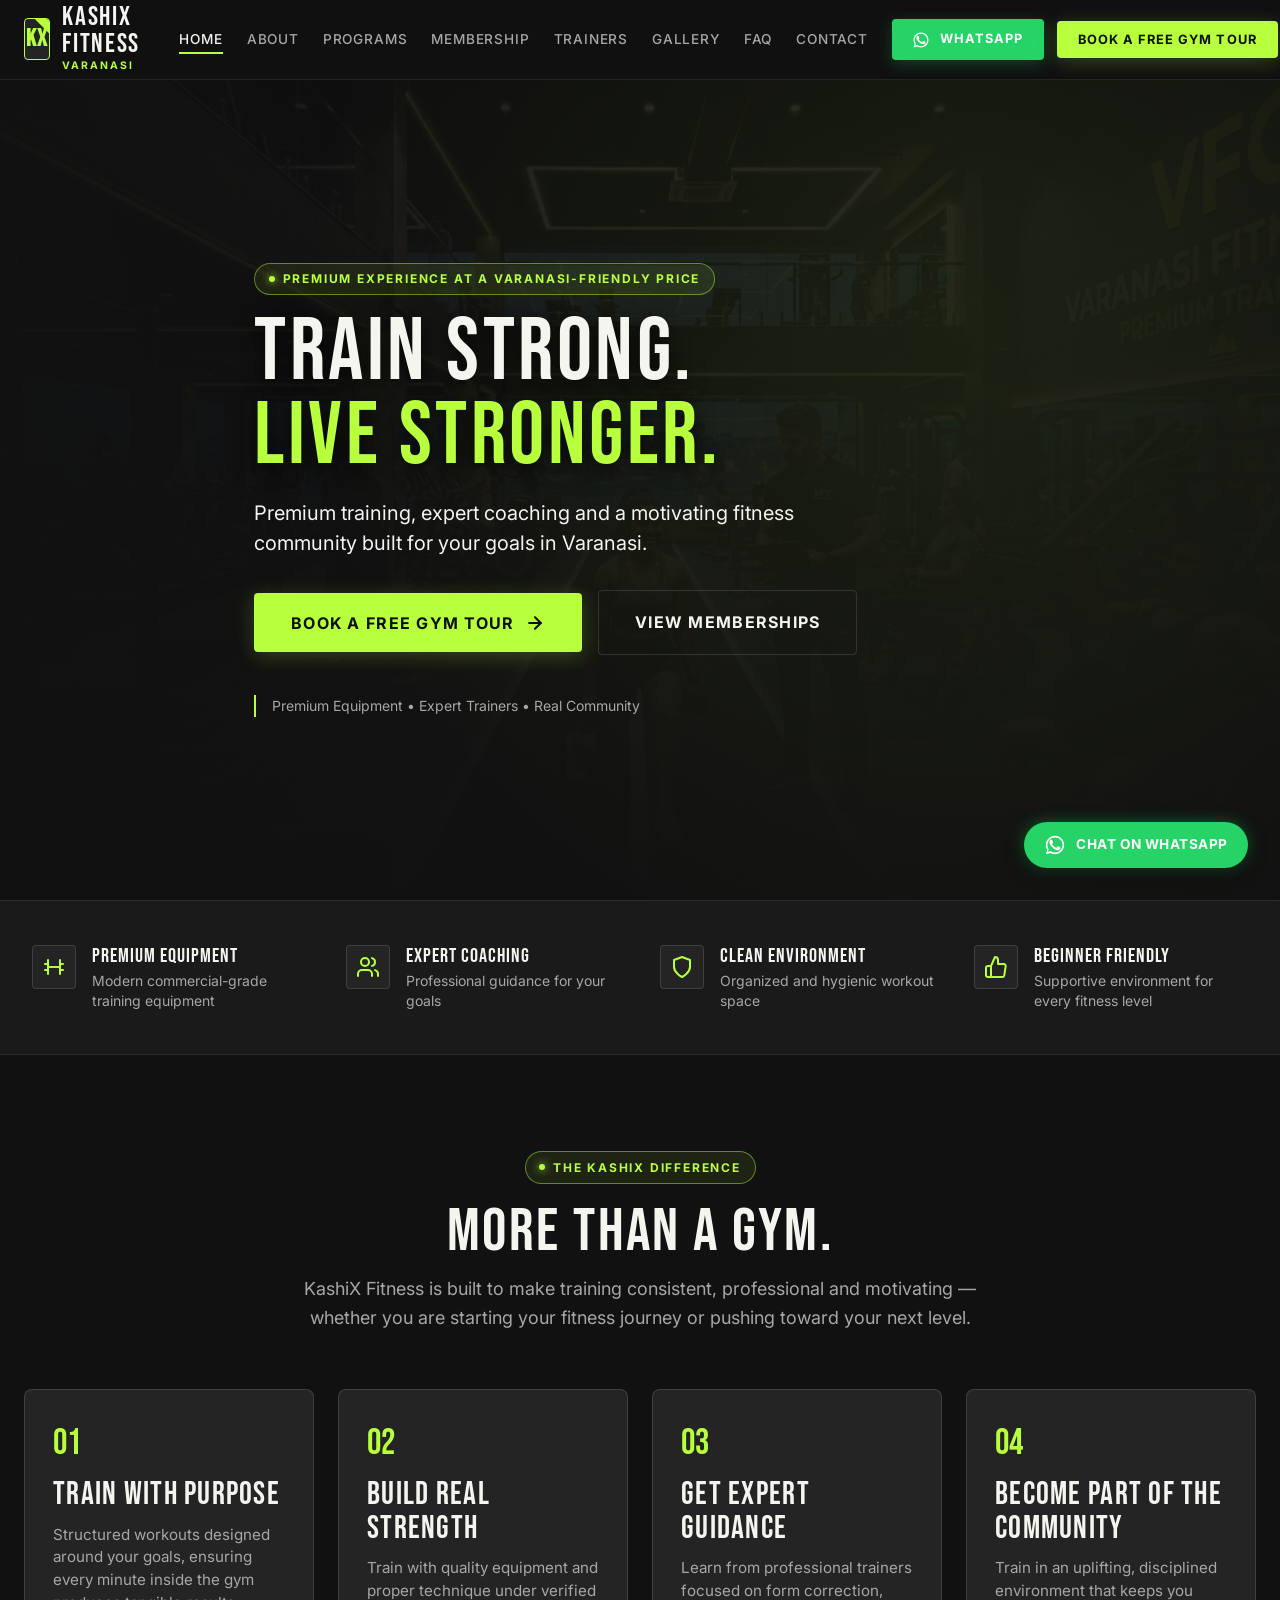
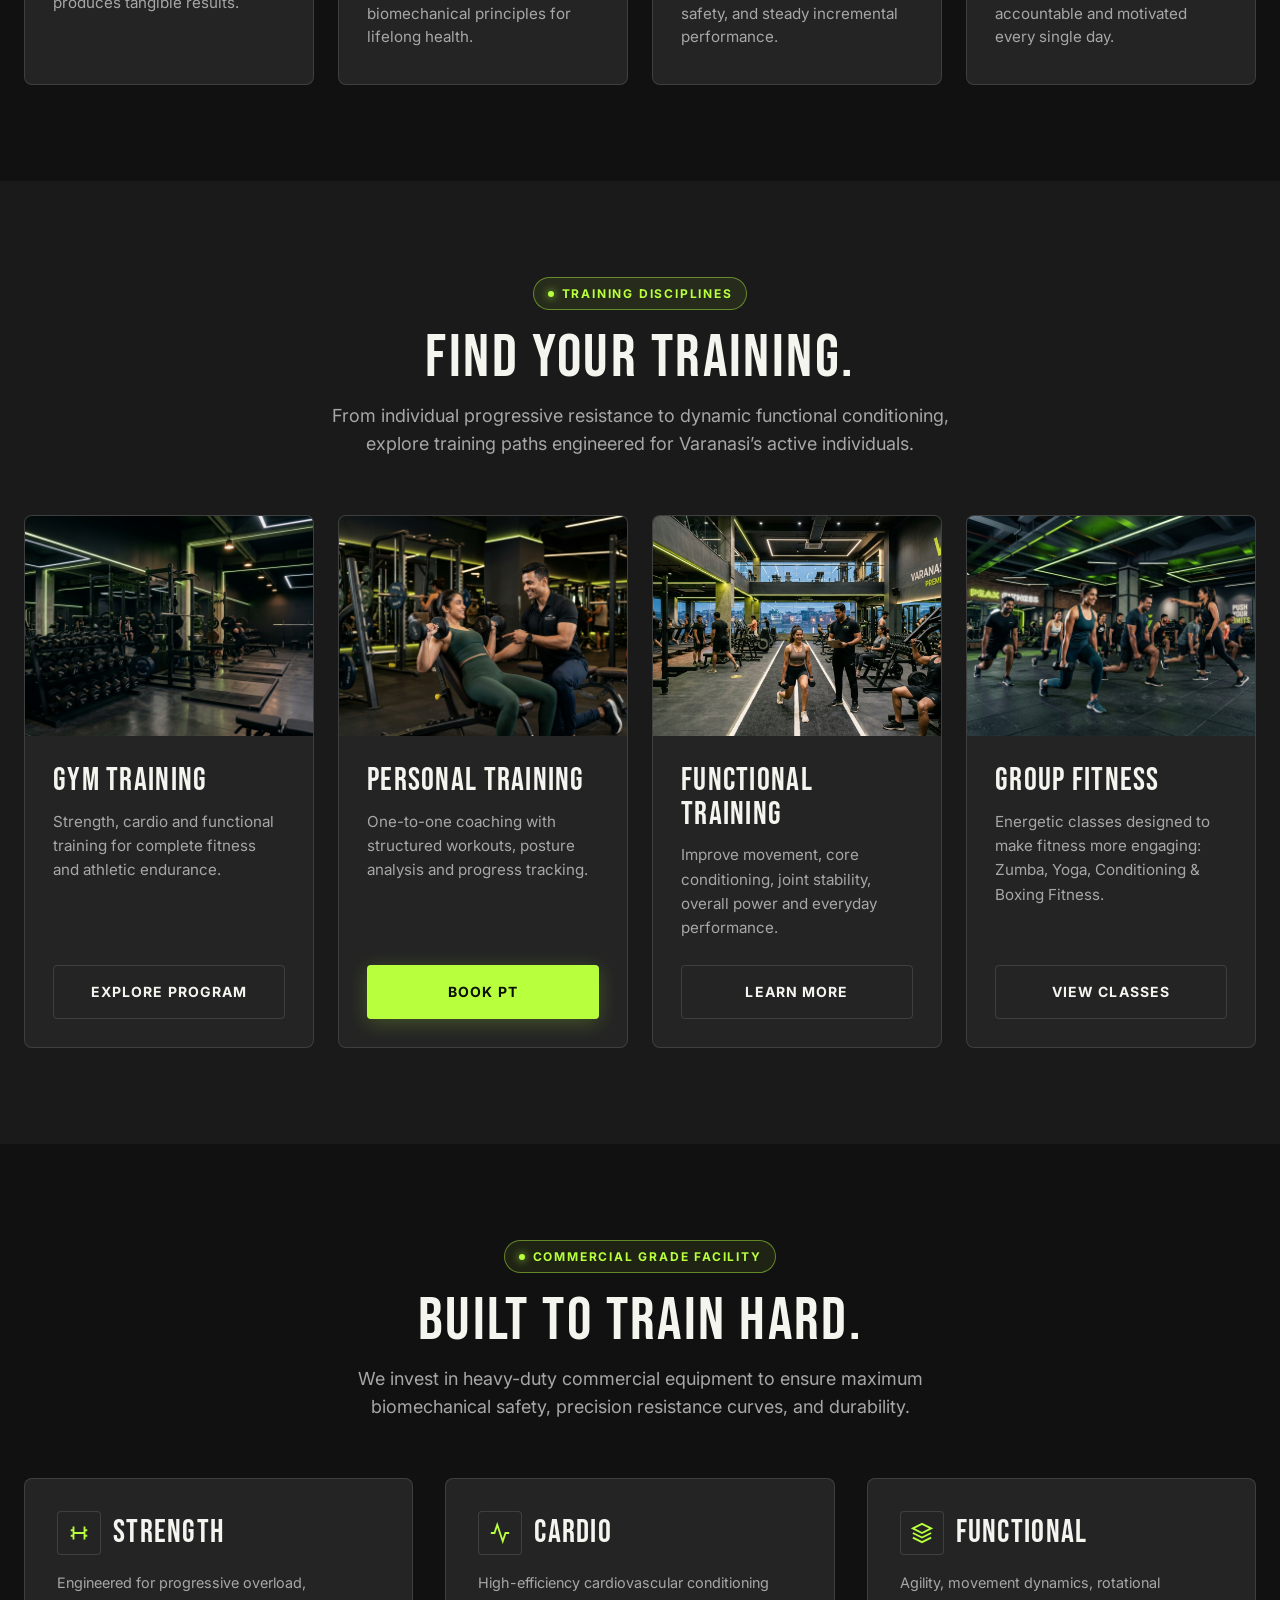
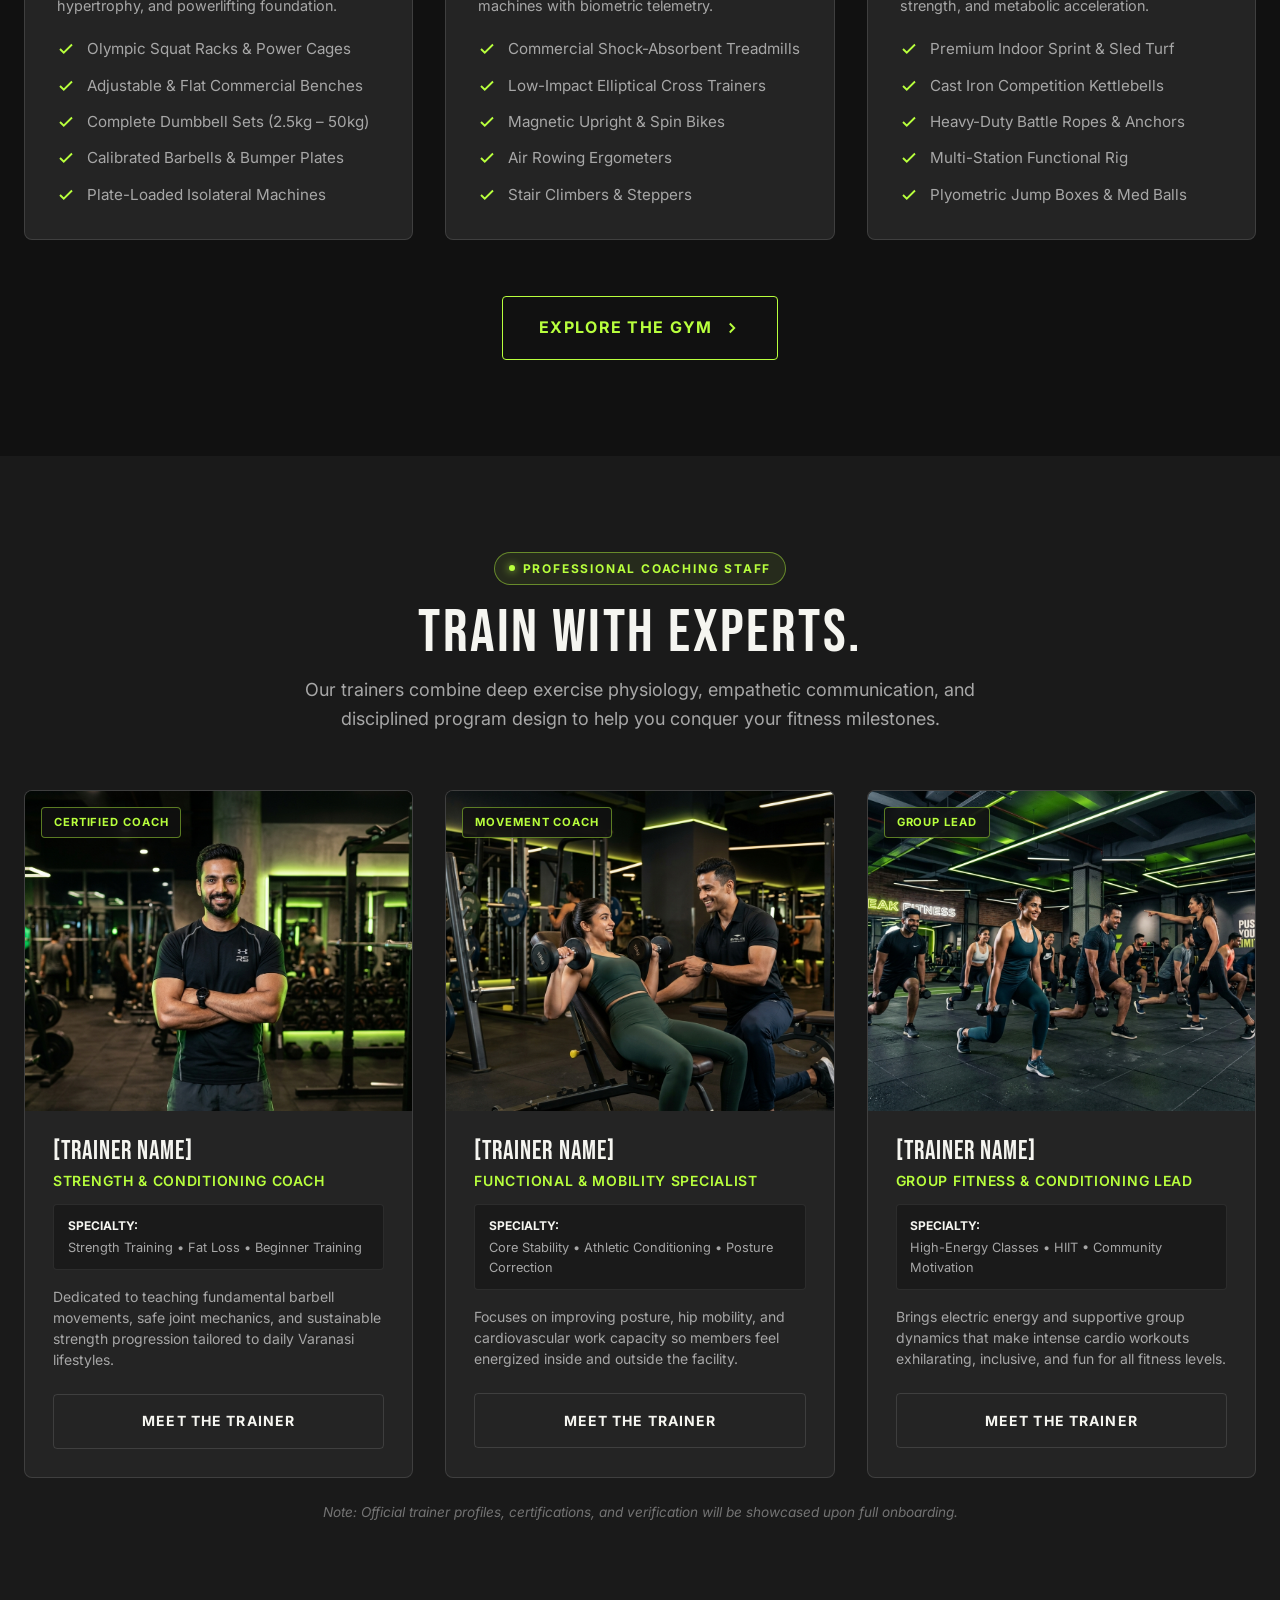
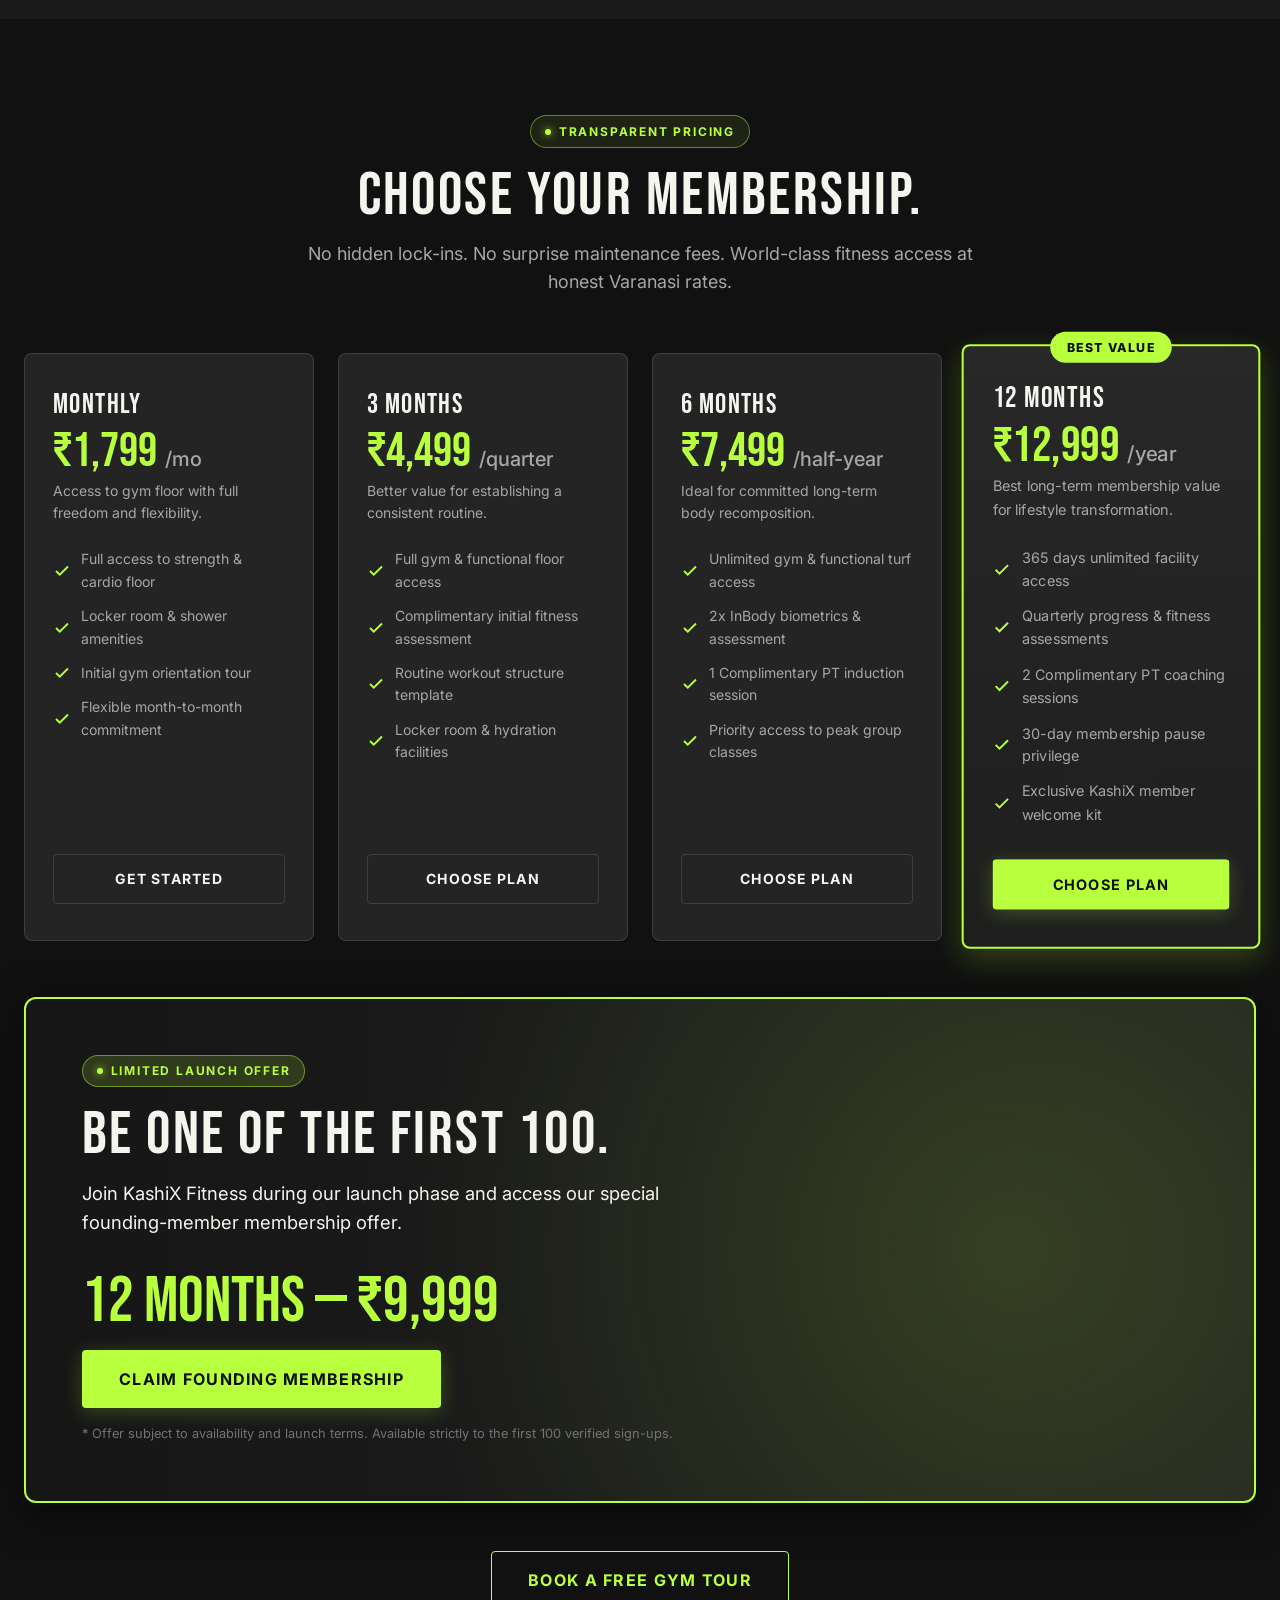
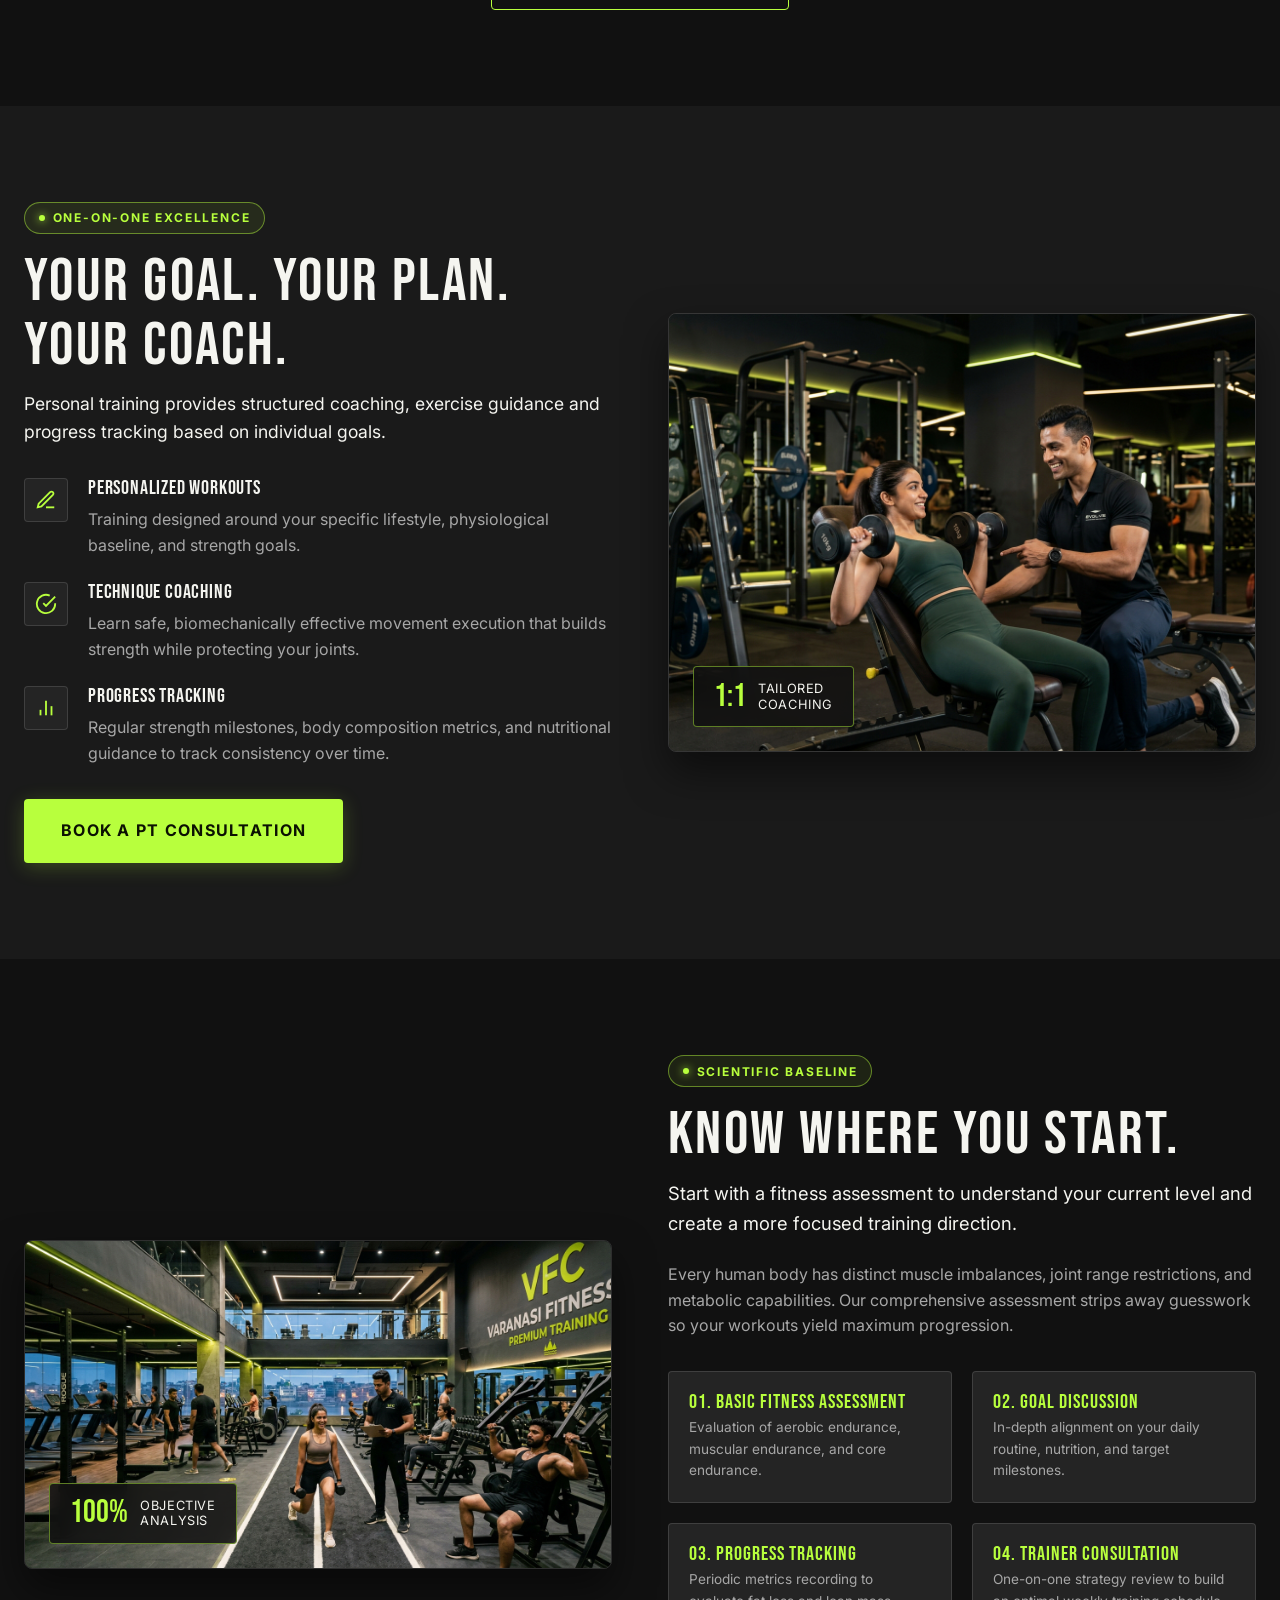
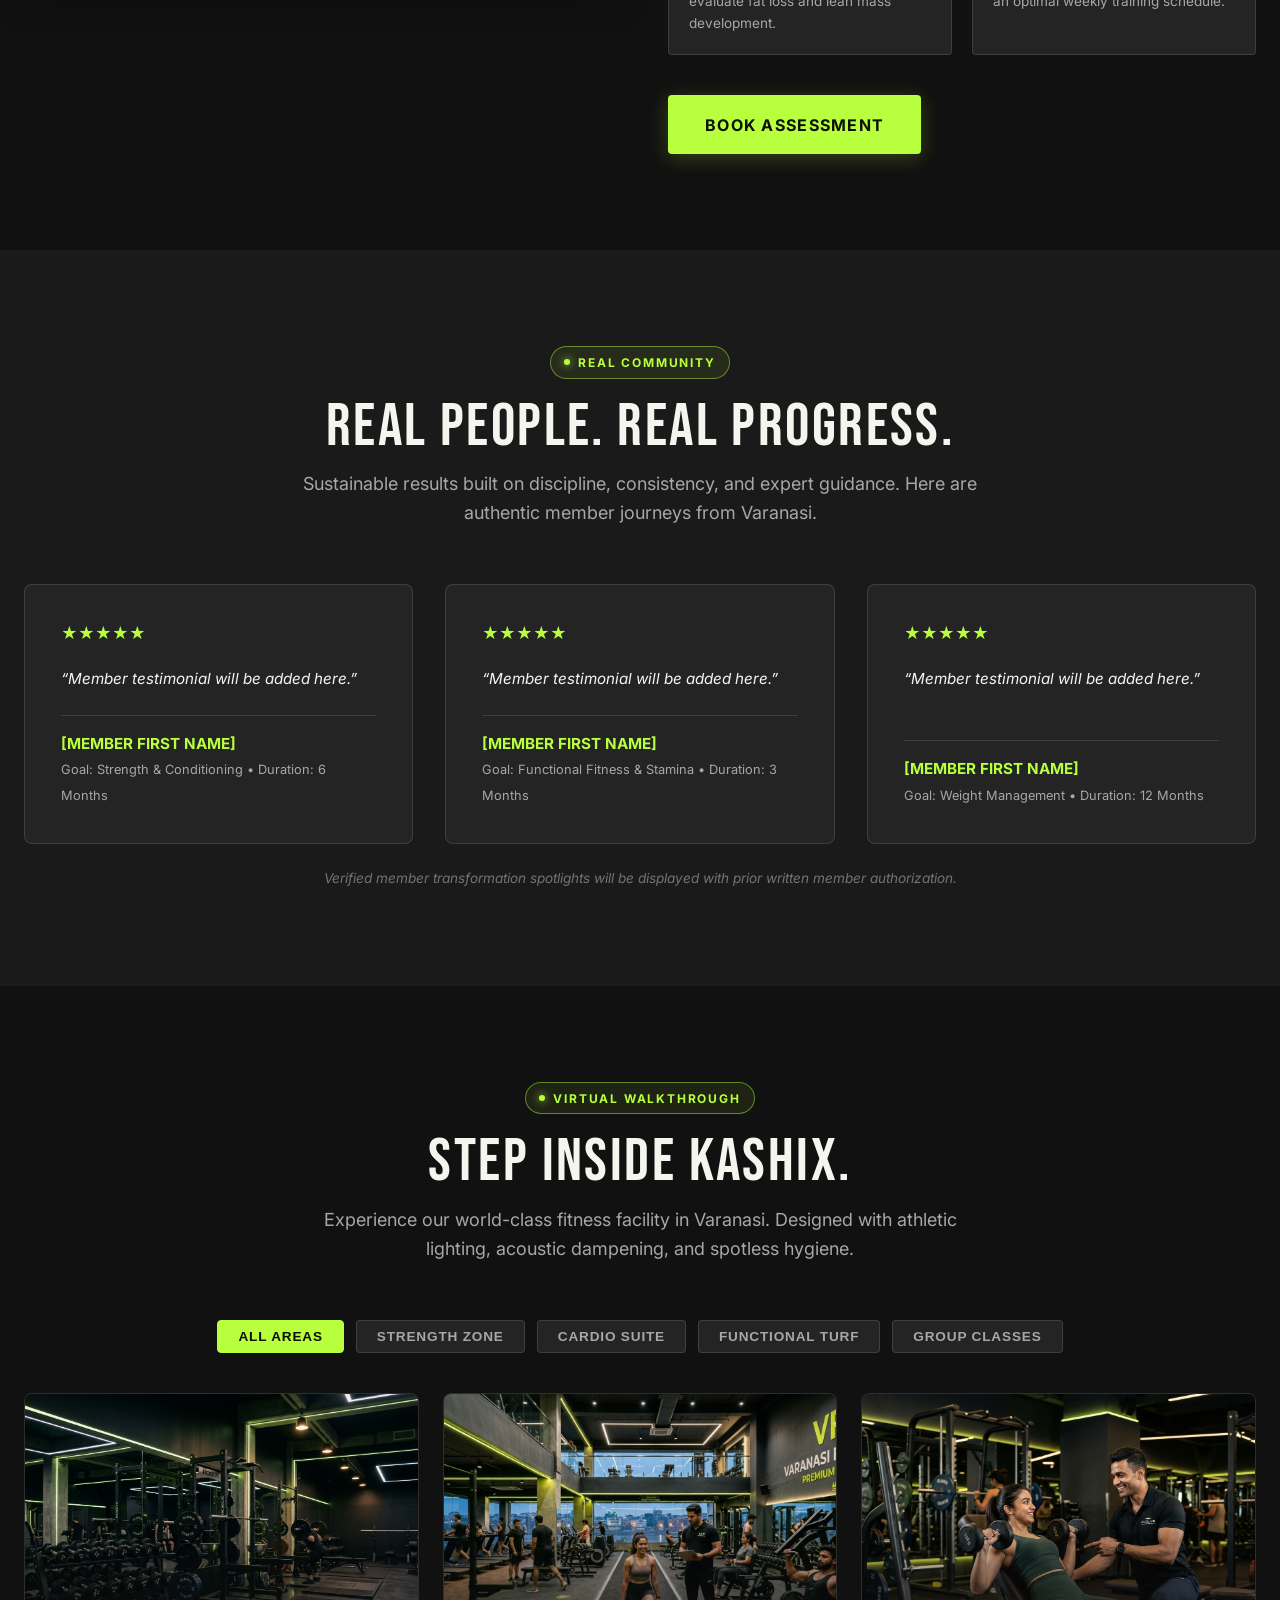
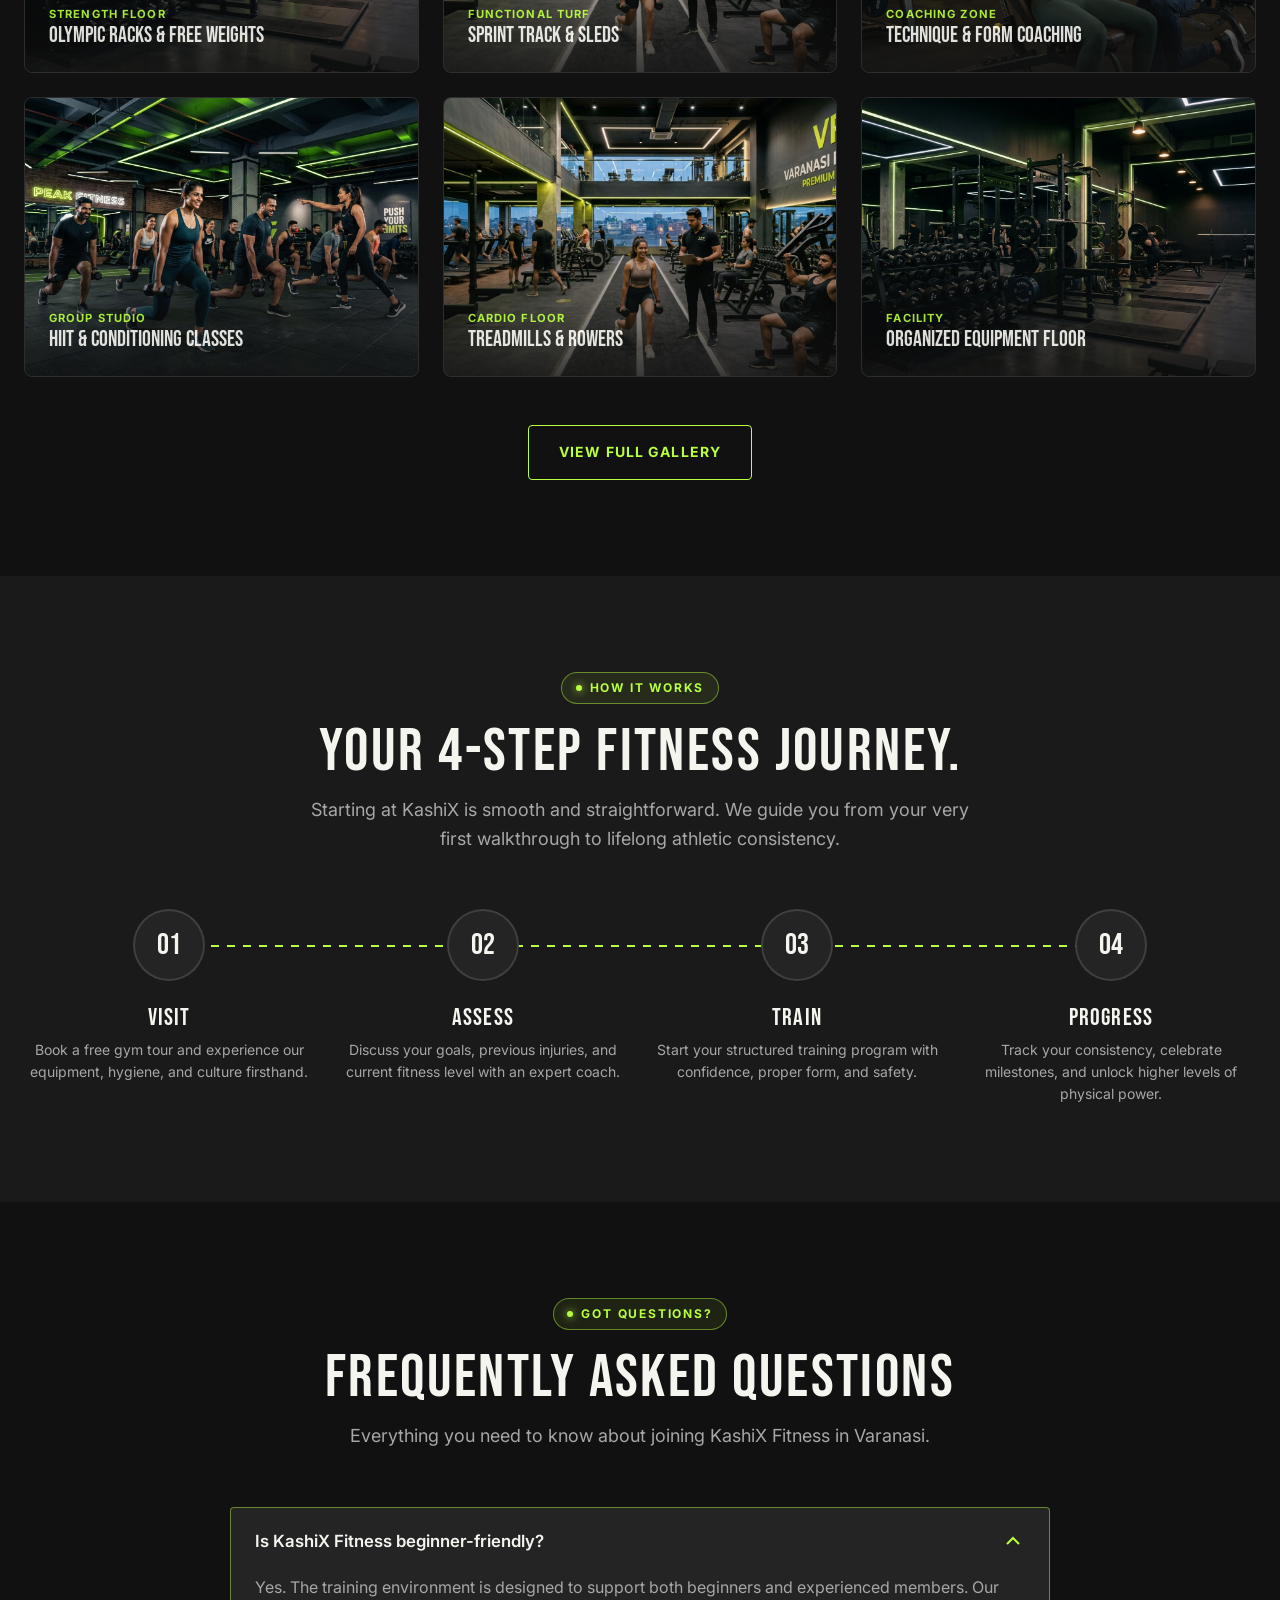
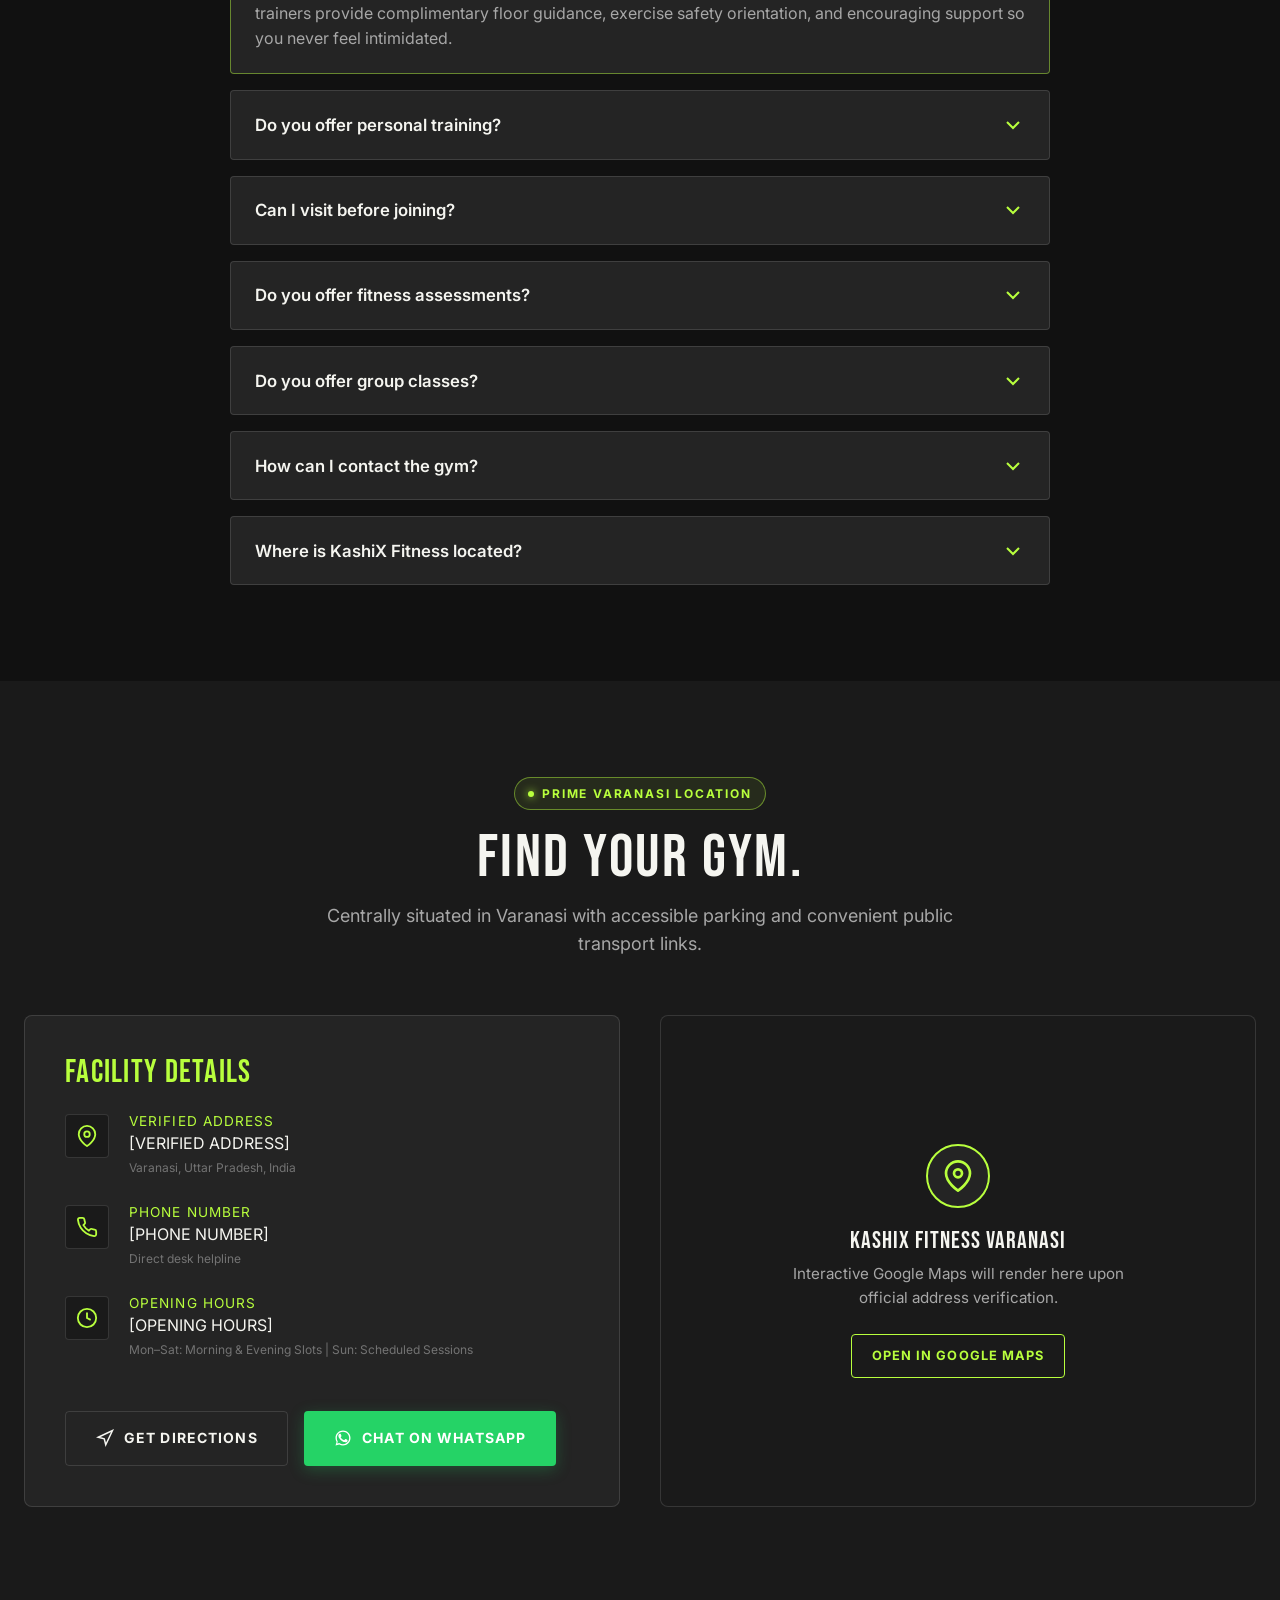
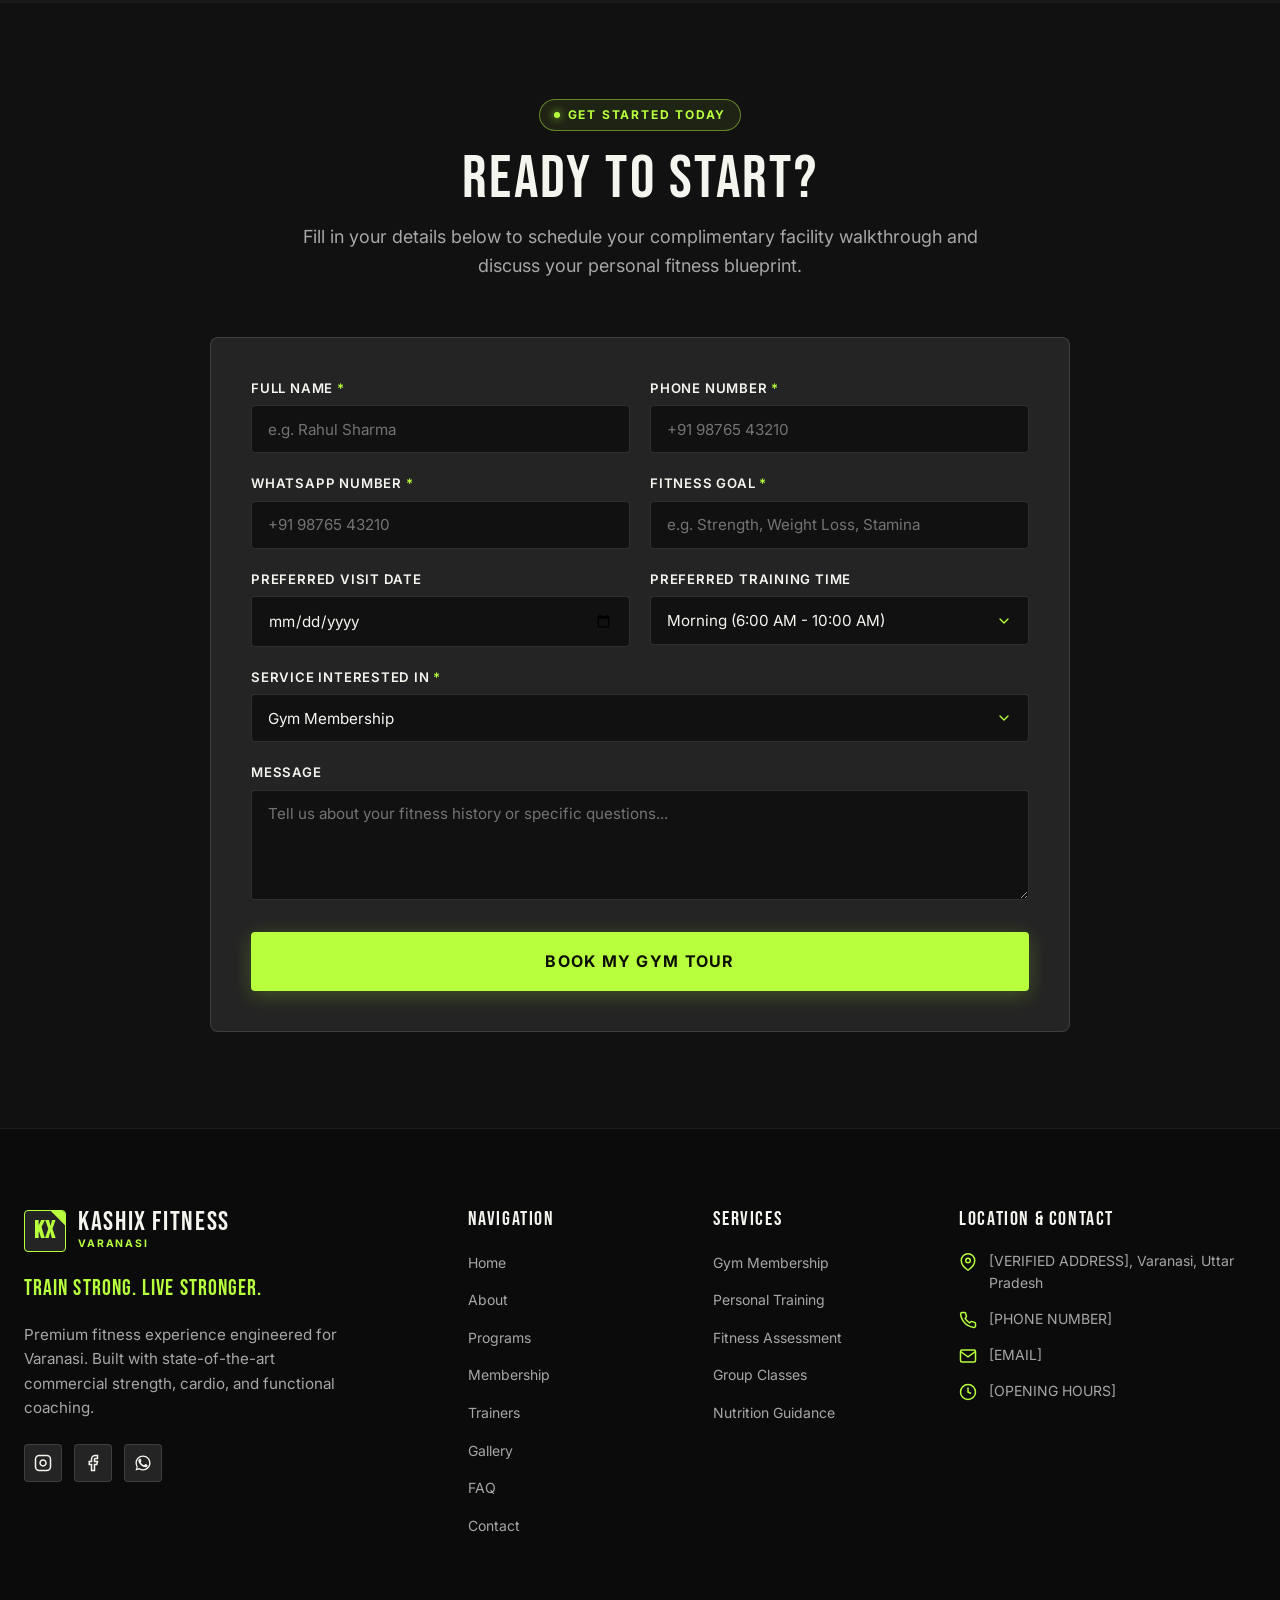
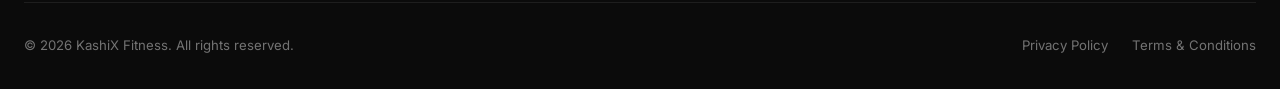
==== index.html @ 93883ee9 "Initial commit: KashiX Fitness complete website with Supabase and Vercel configuration" ====
<!DOCTYPE html>
<html lang="en">
<head>
  <meta charset="UTF-8">
  <meta name="viewport" content="width=device-width, initial-scale=1.0">
  <title>KashiX Fitness | Premium Gym & Fitness Center in Varanasi</title>
  <meta name="description" content="KashiX Fitness is a modern fitness center in Varanasi offering professional training, premium equipment, personal training, fitness assessments and a motivating fitness community.">
  <meta name="keywords" content="Gym in Varanasi, Fitness center in Varanasi, Best gym in Varanasi, Premium gym in Varanasi, Personal trainer in Varanasi, Fitness classes in Varanasi, Gym membership Varanasi">
  
  <!-- Favicon / Brand Icon -->
  <link rel="icon" href="data:image/svg+xml,<svg xmlns='http://www.w3.org/2000/svg' viewBox='0 0 100 100'><rect width='100' height='100' rx='20' fill='%23111111'/><text x='50%' y='68%' font-family='Arial Black, sans-serif' font-weight='900' font-size='50' fill='%23B8FF3D' text-anchor='middle'>KX</text></svg>">
  
  <!-- CSS Stylesheet -->
  <link rel="stylesheet" href="css/style.css">
</head>
<body>

  <!-- ==================== HEADER / NAVIGATION ==================== -->
  <header class="site-header" id="top">
    <div class="container navbar">
      <!-- Brand Logo -->
      <a href="index.html" class="brand-logo" aria-label="KashiX Fitness Home">
        <div class="brand-emblem">
          <span class="brand-emblem-text">KX</span>
        </div>
        <div class="brand-info">
          <span class="brand-title">KASHIX FITNESS</span>
          <span class="brand-subline">VARANASI</span>
        </div>
      </a>

      <!-- Desktop Navigation Menu -->
      <nav aria-label="Main Navigation">
        <ul class="nav-menu">
          <li><a href="index.html" class="nav-link active">Home</a></li>
          <li><a href="about.html" class="nav-link">About</a></li>
          <li><a href="programs.html" class="nav-link">Programs</a></li>
          <li><a href="membership.html" class="nav-link">Membership</a></li>
          <li><a href="trainers.html" class="nav-link">Trainers</a></li>
          <li><a href="gallery.html" class="nav-link">Gallery</a></li>
          <li><a href="faq.html" class="nav-link">FAQ</a></li>
          <li><a href="contact.html" class="nav-link">Contact</a></li>
        </ul>
      </nav>

      <!-- Navigation Actions -->
      <div class="nav-actions">
        <a href="https://wa.me/?text=Hi%20KashiX%20Fitness%2C%20I%E2%80%99m%20interested%20in%20joining%20the%20gym.%20I%20would%20like%20to%20know%20about%20memberships%20and%20book%20a%20gym%20tour." target="_blank" rel="noopener noreferrer" class="btn btn-whatsapp btn-sm btn-whatsapp-desktop" aria-label="Chat on WhatsApp">
          <svg width="18" height="18" viewBox="0 0 24 24" fill="currentColor">
            <path d="M17.472 14.382c-.301-.15-1.78-.878-2.056-.979-.276-.101-.477-.15-.678.15-.201.3-.778.979-.954 1.18-.176.201-.352.226-.653.076-.301-.15-1.272-.469-2.423-1.496-.895-.798-1.5-1.784-1.676-2.085-.176-.301-.019-.464.132-.614.135-.135.301-.351.452-.527.15-.176.201-.301.301-.502.101-.201.05-.376-.025-.527-.075-.15-.678-1.632-.929-2.234-.244-.588-.492-.508-.678-.517l-.578-.01c-.201 0-.527.075-.803.376s-1.054 1.029-1.054 2.511c0 1.482 1.079 2.912 1.23 3.113.15.201 2.124 3.243 5.146 4.549.719.311 1.28.497 1.717.636.721.229 1.378.197 1.898.119.58-.088 1.78-.727 2.031-1.43.251-.703.251-1.305.176-1.43-.075-.125-.276-.201-.577-.351z"/>
            <path d="M12 2C6.477 2 2 6.477 2 12c0 1.89.525 3.66 1.438 5.168L2 22l4.98-1.305C8.42 21.536 10.15 22 12 22c5.523 0 10-4.477 10-10S17.523 2 12 2zm0 18.2c-1.64 0-3.17-.48-4.47-1.3l-.32-.2-2.96.77.79-2.88-.21-.34A8.16 8.16 0 0 1 3.8 12c0-4.52 3.68-8.2 8.2-8.2 4.52 0 8.2 3.68 8.2 8.2 0 4.52-3.68 8.2-8.2 8.2z"/>
          </svg>
          WHATSAPP
        </a>

        <button type="button" class="btn btn-primary btn-sm" data-open-modal="tour" id="headerCtaBtn">
          BOOK A FREE GYM TOUR
        </button>

        <!-- Mobile Hamburger Trigger -->
        <button class="hamburger-btn" aria-label="Toggle navigation menu" id="hamburgerMenuBtn">
          <svg width="24" height="24" viewBox="0 0 24 24" fill="none" stroke="currentColor" stroke-width="2" stroke-linecap="round" stroke-linejoin="round">
            <line x1="3" y1="12" x2="21" y2="12"></line>
            <line x1="3" y1="6" x2="21" y2="6"></line>
            <line x1="3" y1="18" x2="21" y2="18"></line>
          </svg>
        </button>
      </div>
    </div>
  </header>

  <!-- Mobile Drawer Menu -->
  <aside class="mobile-nav-drawer" aria-label="Mobile Navigation Drawer">
    <div>
      <div class="mobile-nav-header">
        <div class="brand-logo">
          <div class="brand-emblem"><span class="brand-emblem-text">KX</span></div>
          <span class="brand-title">KASHIX</span>
        </div>
        <button class="hamburger-btn mobile-drawer-close" aria-label="Close menu">
          <svg width="24" height="24" viewBox="0 0 24 24" fill="none" stroke="currentColor" stroke-width="2">
            <line x1="18" y1="6" x2="6" y2="18"></line>
            <line x1="6" y1="6" x2="18" y2="18"></line>
          </svg>
        </button>
      </div>
      <ul class="mobile-nav-links">
        <li><a href="index.html" class="active">Home</a></li>
        <li><a href="about.html">About</a></li>
        <li><a href="programs.html">Programs</a></li>
        <li><a href="membership.html">Membership</a></li>
        <li><a href="personal-training.html">Personal Training</a></li>
        <li><a href="trainers.html">Trainers</a></li>
        <li><a href="gallery.html">Gallery</a></li>
        <li><a href="faq.html">FAQ</a></li>
        <li><a href="contact.html">Contact</a></li>
      </ul>
    </div>
    <div style="display: flex; flex-direction: column; gap: 0.75rem; margin-top: 2rem;">
      <button type="button" class="btn btn-primary btn-block" data-open-modal="tour">BOOK A FREE GYM TOUR</button>
      <a href="https://wa.me/?text=Hi%20KashiX%20Fitness%2C%20I%E2%80%99m%20interested%20in%20joining%20the%20gym.%20I%20would%20like%20to%20know%20about%20memberships%20and%20book%20a%20gym%20tour." target="_blank" rel="noopener noreferrer" class="btn btn-whatsapp btn-block">CHAT ON WHATSAPP</a>
    </div>
  </aside>

  <!-- ==================== 7. HOMEPAGE HERO SECTION ==================== -->
  <section class="hero-section" aria-label="Hero Section">
    <div class="hero-bg-media">
      <img src="images/hero_gym.jpg" alt="KashiX Fitness modern gym floor in Varanasi" loading="eager">
    </div>
    <div class="hero-overlay"></div>

    <div class="container hero-content">
      <div class="eyebrow">Premium Experience at a Varanasi-Friendly Price</div>
      <h1 class="hero-title">
        TRAIN STRONG.<br>
        <span class="text-lime">LIVE STRONGER.</span>
      </h1>
      <p class="hero-description">
        Premium training, expert coaching and a motivating fitness community built for your goals in Varanasi.
      </p>

      <div class="hero-cta-group">
        <button type="button" class="btn btn-primary btn-lg" data-open-modal="tour" id="heroTourCta">
          BOOK A FREE GYM TOUR
          <svg width="20" height="20" viewBox="0 0 24 24" fill="none" stroke="currentColor" stroke-width="2.5" stroke-linecap="round" stroke-linejoin="round">
            <line x1="5" y1="12" x2="19" y2="12"></line>
            <polyline points="12 5 19 12 12 19"></polyline>
          </svg>
        </button>

        <a href="membership.html" class="btn btn-secondary btn-lg" id="heroMembershipCta">
          VIEW MEMBERSHIPS
        </a>
      </div>

      <div class="hero-trust-bar">
        <span>Premium Equipment &bull; Expert Trainers &bull; Real Community</span>
      </div>
    </div>
  </section>

  <!-- ==================== 8. TRUST / BENEFIT STRIP ==================== -->
  <section class="benefit-strip" aria-label="Key Benefits">
    <div class="container">
      <div class="benefit-grid">
        <!-- Benefit 1 -->
        <div class="benefit-item">
          <div class="benefit-icon-wrapper" aria-hidden="true">
            <svg width="24" height="24" viewBox="0 0 24 24" fill="none" stroke="currentColor" stroke-width="2" stroke-linecap="round" stroke-linejoin="round">
              <path d="M6 5v14M18 5v14M3 9h3M18 9h3M3 15h3M18 15h3M6 12h12"/>
            </svg>
          </div>
          <div>
            <h3 class="benefit-title">PREMIUM EQUIPMENT</h3>
            <p class="benefit-desc">Modern commercial-grade training equipment</p>
          </div>
        </div>

        <!-- Benefit 2 -->
        <div class="benefit-item">
          <div class="benefit-icon-wrapper" aria-hidden="true">
            <svg width="24" height="24" viewBox="0 0 24 24" fill="none" stroke="currentColor" stroke-width="2" stroke-linecap="round" stroke-linejoin="round">
              <path d="M16 21v-2a4 4 0 0 0-4-4H6a4 4 0 0 0-4 4v2"/>
              <circle cx="9" cy="7" r="4"/>
              <path d="M22 21v-2a4 4 0 0 0-3-3.87M16 3.13a4 4 0 0 1 0 7.75"/>
            </svg>
          </div>
          <div>
            <h3 class="benefit-title">EXPERT COACHING</h3>
            <p class="benefit-desc">Professional guidance for your goals</p>
          </div>
        </div>

        <!-- Benefit 3 -->
        <div class="benefit-item">
          <div class="benefit-icon-wrapper" aria-hidden="true">
            <svg width="24" height="24" viewBox="0 0 24 24" fill="none" stroke="currentColor" stroke-width="2" stroke-linecap="round" stroke-linejoin="round">
              <path d="M12 22s8-4 8-10V5l-8-3-8 3v7c0 6 8 10 8 10z"/>
            </svg>
          </div>
          <div>
            <h3 class="benefit-title">CLEAN ENVIRONMENT</h3>
            <p class="benefit-desc">Organized and hygienic workout space</p>
          </div>
        </div>

        <!-- Benefit 4 -->
        <div class="benefit-item">
          <div class="benefit-icon-wrapper" aria-hidden="true">
            <svg width="24" height="24" viewBox="0 0 24 24" fill="none" stroke="currentColor" stroke-width="2" stroke-linecap="round" stroke-linejoin="round">
              <path d="M14 9V5a3 3 0 0 0-3-3l-4 9v11h11.28a2 2 0 0 0 2-1.7l1.38-9a2 2 0 0 0-2-2.3zM7 22H4a2 2 0 0 1-2-2v-7a2 2 0 0 1 2-2h3"/>
            </svg>
          </div>
          <div>
            <h3 class="benefit-title">BEGINNER FRIENDLY</h3>
            <p class="benefit-desc">Supportive environment for every fitness level</p>
          </div>
        </div>
      </div>
    </div>
  </section>

  <!-- ==================== 9. WHY KASHIX FITNESS ==================== -->
  <section class="section section-dark" id="about-overview">
    <div class="container">
      <div class="section-header text-center">
        <div class="eyebrow">The KashiX Difference</div>
        <h2>MORE THAN A GYM.</h2>
        <p class="section-subtitle">
          KashiX Fitness is built to make training consistent, professional and motivating — whether you are starting your fitness journey or pushing toward your next level.
        </p>
      </div>

      <div class="grid-4">
        <!-- Feature Card 1 -->
        <div class="feature-card">
          <span class="feature-number">01</span>
          <h3>TRAIN WITH PURPOSE</h3>
          <p>Structured workouts designed around your goals, ensuring every minute inside the gym produces tangible results.</p>
        </div>

        <!-- Feature Card 2 -->
        <div class="feature-card">
          <span class="feature-number">02</span>
          <h3>BUILD REAL STRENGTH</h3>
          <p>Train with quality equipment and proper technique under verified biomechanical principles for lifelong health.</p>
        </div>

        <!-- Feature Card 3 -->
        <div class="feature-card">
          <span class="feature-number">03</span>
          <h3>GET EXPERT GUIDANCE</h3>
          <p>Learn from professional trainers focused on form correction, safety, and steady incremental performance.</p>
        </div>

        <!-- Feature Card 4 -->
        <div class="feature-card">
          <span class="feature-number">04</span>
          <h3>BECOME PART OF THE COMMUNITY</h3>
          <p>Train in an uplifting, disciplined environment that keeps you accountable and motivated every single day.</p>
        </div>
      </div>
    </div>
  </section>

  <!-- ==================== 10. PROGRAMS SECTION ==================== -->
  <section class="section section-charcoal" id="programs-overview">
    <div class="container">
      <div class="section-header text-center">
        <div class="eyebrow">Training Disciplines</div>
        <h2>FIND YOUR TRAINING.</h2>
        <p class="section-subtitle">
          From individual progressive resistance to dynamic functional conditioning, explore training paths engineered for Varanasi’s active individuals.
        </p>
      </div>

      <div class="grid-4">
        <!-- Program 1 -->
        <div class="program-card">
          <div class="program-card-img">
            <img src="images/equipment_zone.jpg" alt="Gym Training zone at KashiX Fitness" loading="lazy">
          </div>
          <div class="program-card-body">
            <h3>GYM TRAINING</h3>
            <p>Strength, cardio and functional training for complete fitness and athletic endurance.</p>
            <a href="programs.html#gym-training" class="btn btn-secondary btn-block">EXPLORE PROGRAM</a>
          </div>
        </div>

        <!-- Program 2 -->
        <div class="program-card">
          <div class="program-card-img">
            <img src="images/trainer_coaching.jpg" alt="Personal Training coaching session" loading="lazy">
          </div>
          <div class="program-card-body">
            <h3>PERSONAL TRAINING</h3>
            <p>One-to-one coaching with structured workouts, posture analysis and progress tracking.</p>
            <a href="personal-training.html" class="btn btn-primary btn-block">BOOK PT</a>
          </div>
        </div>

        <!-- Program 3 -->
        <div class="program-card">
          <div class="program-card-img">
            <img src="images/hero_gym.jpg" alt="Functional Training floor at KashiX" loading="lazy">
          </div>
          <div class="program-card-body">
            <h3>FUNCTIONAL TRAINING</h3>
            <p>Improve movement, core conditioning, joint stability, overall power and everyday performance.</p>
            <a href="programs.html#functional-training" class="btn btn-secondary btn-block">LEARN MORE</a>
          </div>
        </div>

        <!-- Program 4 -->
        <div class="program-card">
          <div class="program-card-img">
            <img src="images/group_fitness.jpg" alt="Group Fitness conditioning class" loading="lazy">
          </div>
          <div class="program-card-body">
            <h3>GROUP FITNESS</h3>
            <p>Energetic classes designed to make fitness more engaging: Zumba, Yoga, Conditioning & Boxing Fitness.</p>
            <a href="programs.html#group-fitness" class="btn btn-secondary btn-block">VIEW CLASSES</a>
          </div>
        </div>
      </div>
    </div>
  </section>

  <!-- ==================== 11. EQUIPMENT SHOWCASE ==================== -->
  <section class="section section-dark" id="equipment-overview">
    <div class="container">
      <div class="section-header text-center">
        <div class="eyebrow">Commercial Grade Facility</div>
        <h2>BUILT TO TRAIN HARD.</h2>
        <p class="section-subtitle">
          We invest in heavy-duty commercial equipment to ensure maximum biomechanical safety, precision resistance curves, and durability.
        </p>
      </div>

      <div class="grid-3">
        <!-- Category 1: Strength -->
        <div class="equipment-category-card">
          <div style="display: flex; align-items: center; gap: 0.75rem; margin-bottom: 1rem;">
            <div class="benefit-icon-wrapper">
              <svg width="22" height="22" viewBox="0 0 24 24" fill="none" stroke="currentColor" stroke-width="2"><path d="M6 5v14M18 5v14M3 9h3M18 9h3M3 15h3M18 15h3M6 12h12"/></svg>
            </div>
            <h3 style="margin: 0;">STRENGTH</h3>
          </div>
          <p style="font-size: 0.9rem; color: var(--text-muted);">Engineered for progressive overload, hypertrophy, and powerlifting foundation.</p>
          <ul class="equipment-list">
            <li><svg width="18" height="18" viewBox="0 0 24 24" fill="none" stroke="currentColor" stroke-width="2.5"><polyline points="20 6 9 17 4 12"/></svg> Olympic Squat Racks & Power Cages</li>
            <li><svg width="18" height="18" viewBox="0 0 24 24" fill="none" stroke="currentColor" stroke-width="2.5"><polyline points="20 6 9 17 4 12"/></svg> Adjustable & Flat Commercial Benches</li>
            <li><svg width="18" height="18" viewBox="0 0 24 24" fill="none" stroke="currentColor" stroke-width="2.5"><polyline points="20 6 9 17 4 12"/></svg> Complete Dumbbell Sets (2.5kg – 50kg)</li>
            <li><svg width="18" height="18" viewBox="0 0 24 24" fill="none" stroke="currentColor" stroke-width="2.5"><polyline points="20 6 9 17 4 12"/></svg> Calibrated Barbells & Bumper Plates</li>
            <li><svg width="18" height="18" viewBox="0 0 24 24" fill="none" stroke="currentColor" stroke-width="2.5"><polyline points="20 6 9 17 4 12"/></svg> Plate-Loaded Isolateral Machines</li>
          </ul>
        </div>

        <!-- Category 2: Cardio -->
        <div class="equipment-category-card">
          <div style="display: flex; align-items: center; gap: 0.75rem; margin-bottom: 1rem;">
            <div class="benefit-icon-wrapper">
              <svg width="22" height="22" viewBox="0 0 24 24" fill="none" stroke="currentColor" stroke-width="2"><path d="M22 12h-4l-3 9L9 3l-3 9H2"/></svg>
            </div>
            <h3 style="margin: 0;">CARDIO</h3>
          </div>
          <p style="font-size: 0.9rem; color: var(--text-muted);">High-efficiency cardiovascular conditioning machines with biometric telemetry.</p>
          <ul class="equipment-list">
            <li><svg width="18" height="18" viewBox="0 0 24 24" fill="none" stroke="currentColor" stroke-width="2.5"><polyline points="20 6 9 17 4 12"/></svg> Commercial Shock-Absorbent Treadmills</li>
            <li><svg width="18" height="18" viewBox="0 0 24 24" fill="none" stroke="currentColor" stroke-width="2.5"><polyline points="20 6 9 17 4 12"/></svg> Low-Impact Elliptical Cross Trainers</li>
            <li><svg width="18" height="18" viewBox="0 0 24 24" fill="none" stroke="currentColor" stroke-width="2.5"><polyline points="20 6 9 17 4 12"/></svg> Magnetic Upright & Spin Bikes</li>
            <li><svg width="18" height="18" viewBox="0 0 24 24" fill="none" stroke="currentColor" stroke-width="2.5"><polyline points="20 6 9 17 4 12"/></svg> Air Rowing Ergometers</li>
            <li><svg width="18" height="18" viewBox="0 0 24 24" fill="none" stroke="currentColor" stroke-width="2.5"><polyline points="20 6 9 17 4 12"/></svg> Stair Climbers & Steppers</li>
          </ul>
        </div>

        <!-- Category 3: Functional -->
        <div class="equipment-category-card">
          <div style="display: flex; align-items: center; gap: 0.75rem; margin-bottom: 1rem;">
            <div class="benefit-icon-wrapper">
              <svg width="22" height="22" viewBox="0 0 24 24" fill="none" stroke="currentColor" stroke-width="2"><polygon points="12 2 2 7 12 12 22 7 12 2"/><polyline points="2 17 12 22 22 17"/><polyline points="2 12 12 17 22 12"/></svg>
            </div>
            <h3 style="margin: 0;">FUNCTIONAL</h3>
          </div>
          <p style="font-size: 0.9rem; color: var(--text-muted);">Agility, movement dynamics, rotational strength, and metabolic acceleration.</p>
          <ul class="equipment-list">
            <li><svg width="18" height="18" viewBox="0 0 24 24" fill="none" stroke="currentColor" stroke-width="2.5"><polyline points="20 6 9 17 4 12"/></svg> Premium Indoor Sprint & Sled Turf</li>
            <li><svg width="18" height="18" viewBox="0 0 24 24" fill="none" stroke="currentColor" stroke-width="2.5"><polyline points="20 6 9 17 4 12"/></svg> Cast Iron Competition Kettlebells</li>
            <li><svg width="18" height="18" viewBox="0 0 24 24" fill="none" stroke="currentColor" stroke-width="2.5"><polyline points="20 6 9 17 4 12"/></svg> Heavy-Duty Battle Ropes & Anchors</li>
            <li><svg width="18" height="18" viewBox="0 0 24 24" fill="none" stroke="currentColor" stroke-width="2.5"><polyline points="20 6 9 17 4 12"/></svg> Multi-Station Functional Rig</li>
            <li><svg width="18" height="18" viewBox="0 0 24 24" fill="none" stroke="currentColor" stroke-width="2.5"><polyline points="20 6 9 17 4 12"/></svg> Plyometric Jump Boxes & Med Balls</li>
          </ul>
        </div>
      </div>

      <div style="text-align: center; margin-top: 3.5rem;">
        <a href="gallery.html" class="btn btn-outline-lime btn-lg">
          EXPLORE THE GYM
          <svg width="18" height="18" viewBox="0 0 24 24" fill="none" stroke="currentColor" stroke-width="2.5"><polyline points="9 18 15 12 9 6"/></svg>
        </a>
      </div>
    </div>
  </section>

  <!-- ==================== 12. TRAINER SECTION ==================== -->
  <section class="section section-charcoal" id="trainers-overview">
    <div class="container">
      <div class="section-header text-center">
        <div class="eyebrow">Professional Coaching Staff</div>
        <h2>TRAIN WITH EXPERTS.</h2>
        <p class="section-subtitle">
          Our trainers combine deep exercise physiology, empathetic communication, and disciplined program design to help you conquer your fitness milestones.
        </p>
      </div>

      <div class="grid-3">
        <!-- Trainer Card 1 -->
        <div class="trainer-card">
          <div class="trainer-card-img">
            <img src="images/trainer_placeholder.jpg" alt="Strength and Conditioning Coach at KashiX Fitness" loading="lazy">
            <span class="trainer-card-badge">Certified Coach</span>
          </div>
          <div class="trainer-card-body">
            <h3>[TRAINER NAME]</h3>
            <div class="trainer-role">Strength &amp; Conditioning Coach</div>
            <div class="trainer-specialty">
              <strong>Specialty:</strong>
              Strength Training &bull; Fat Loss &bull; Beginner Training
            </div>
            <p class="trainer-bio">
              Dedicated to teaching fundamental barbell movements, safe joint mechanics, and sustainable strength progression tailored to daily Varanasi lifestyles.
            </p>
            <a href="trainers.html" class="btn btn-secondary btn-block">MEET THE TRAINER</a>
          </div>
        </div>

        <!-- Trainer Card 2 -->
        <div class="trainer-card">
          <div class="trainer-card-img">
            <img src="images/trainer_coaching.jpg" alt="Functional & Mobility Specialist at KashiX" loading="lazy">
            <span class="trainer-card-badge">Movement Coach</span>
          </div>
          <div class="trainer-card-body">
            <h3>[TRAINER NAME]</h3>
            <div class="trainer-role">Functional &amp; Mobility Specialist</div>
            <div class="trainer-specialty">
              <strong>Specialty:</strong>
              Core Stability &bull; Athletic Conditioning &bull; Posture Correction
            </div>
            <p class="trainer-bio">
              Focuses on improving posture, hip mobility, and cardiovascular work capacity so members feel energized inside and outside the facility.
            </p>
            <a href="trainers.html" class="btn btn-secondary btn-block">MEET THE TRAINER</a>
          </div>
        </div>

        <!-- Trainer Card 3 -->
        <div class="trainer-card">
          <div class="trainer-card-img">
            <img src="images/group_fitness.jpg" alt="Group Training & Conditioning Lead at KashiX" loading="lazy">
            <span class="trainer-card-badge">Group Lead</span>
          </div>
          <div class="trainer-card-body">
            <h3>[TRAINER NAME]</h3>
            <div class="trainer-role">Group Fitness &amp; Conditioning Lead</div>
            <div class="trainer-specialty">
              <strong>Specialty:</strong>
              High-Energy Classes &bull; HIIT &bull; Community Motivation
            </div>
            <p class="trainer-bio">
              Brings electric energy and supportive group dynamics that make intense cardio workouts exhilarating, inclusive, and fun for all fitness levels.
            </p>
            <a href="trainers.html" class="btn btn-secondary btn-block">MEET THE TRAINER</a>
          </div>
        </div>
      </div>

      <div style="margin-top: 1.5rem; text-align: center;">
        <p style="font-size: 0.85rem; color: var(--text-dim);">
          <em>Note: Official trainer profiles, certifications, and verification will be showcased upon full onboarding.</em>
        </p>
      </div>
    </div>
  </section>

  <!-- ==================== 13. MEMBERSHIP SECTION ==================== -->
  <section class="section section-dark" id="membership-overview">
    <div class="container">
      <div class="section-header text-center">
        <div class="eyebrow">Transparent Pricing</div>
        <h2>CHOOSE YOUR MEMBERSHIP.</h2>
        <p class="section-subtitle">
          No hidden lock-ins. No surprise maintenance fees. World-class fitness access at honest Varanasi rates.
        </p>
      </div>

      <div class="pricing-grid">
        <!-- Monthly Plan -->
        <div class="pricing-card">
          <h3 class="pricing-plan-title">MONTHLY</h3>
          <div class="pricing-amount">₹1,799 <span>/mo</span></div>
          <p class="pricing-desc">Access to gym floor with full freedom and flexibility.</p>
          <ul class="pricing-features">
            <li><svg width="18" height="18" viewBox="0 0 24 24" fill="none" stroke="currentColor" stroke-width="2.5"><polyline points="20 6 9 17 4 12"/></svg> Full access to strength &amp; cardio floor</li>
            <li><svg width="18" height="18" viewBox="0 0 24 24" fill="none" stroke="currentColor" stroke-width="2.5"><polyline points="20 6 9 17 4 12"/></svg> Locker room &amp; shower amenities</li>
            <li><svg width="18" height="18" viewBox="0 0 24 24" fill="none" stroke="currentColor" stroke-width="2.5"><polyline points="20 6 9 17 4 12"/></svg> Initial gym orientation tour</li>
            <li><svg width="18" height="18" viewBox="0 0 24 24" fill="none" stroke="currentColor" stroke-width="2.5"><polyline points="20 6 9 17 4 12"/></svg> Flexible month-to-month commitment</li>
          </ul>
          <button type="button" class="btn btn-secondary btn-block" data-open-modal="tour" data-service="Monthly Membership">GET STARTED</button>
        </div>

        <!-- 3 Months Plan -->
        <div class="pricing-card">
          <h3 class="pricing-plan-title">3 MONTHS</h3>
          <div class="pricing-amount">₹4,499 <span>/quarter</span></div>
          <p class="pricing-desc">Better value for establishing a consistent routine.</p>
          <ul class="pricing-features">
            <li><svg width="18" height="18" viewBox="0 0 24 24" fill="none" stroke="currentColor" stroke-width="2.5"><polyline points="20 6 9 17 4 12"/></svg> Full gym &amp; functional floor access</li>
            <li><svg width="18" height="18" viewBox="0 0 24 24" fill="none" stroke="currentColor" stroke-width="2.5"><polyline points="20 6 9 17 4 12"/></svg> Complimentary initial fitness assessment</li>
            <li><svg width="18" height="18" viewBox="0 0 24 24" fill="none" stroke="currentColor" stroke-width="2.5"><polyline points="20 6 9 17 4 12"/></svg> Routine workout structure template</li>
            <li><svg width="18" height="18" viewBox="0 0 24 24" fill="none" stroke="currentColor" stroke-width="2.5"><polyline points="20 6 9 17 4 12"/></svg> Locker room &amp; hydration facilities</li>
          </ul>
          <button type="button" class="btn btn-secondary btn-block" data-open-modal="tour" data-service="3-Month Membership">CHOOSE PLAN</button>
        </div>

        <!-- 6 Months Plan -->
        <div class="pricing-card">
          <h3 class="pricing-plan-title">6 MONTHS</h3>
          <div class="pricing-amount">₹7,499 <span>/half-year</span></div>
          <p class="pricing-desc">Ideal for committed long-term body recomposition.</p>
          <ul class="pricing-features">
            <li><svg width="18" height="18" viewBox="0 0 24 24" fill="none" stroke="currentColor" stroke-width="2.5"><polyline points="20 6 9 17 4 12"/></svg> Unlimited gym &amp; functional turf access</li>
            <li><svg width="18" height="18" viewBox="0 0 24 24" fill="none" stroke="currentColor" stroke-width="2.5"><polyline points="20 6 9 17 4 12"/></svg> 2x InBody biometrics &amp; assessment</li>
            <li><svg width="18" height="18" viewBox="0 0 24 24" fill="none" stroke="currentColor" stroke-width="2.5"><polyline points="20 6 9 17 4 12"/></svg> 1 Complimentary PT induction session</li>
            <li><svg width="18" height="18" viewBox="0 0 24 24" fill="none" stroke="currentColor" stroke-width="2.5"><polyline points="20 6 9 17 4 12"/></svg> Priority access to peak group classes</li>
          </ul>
          <button type="button" class="btn btn-secondary btn-block" data-open-modal="tour" data-service="6-Month Membership">CHOOSE PLAN</button>
        </div>

        <!-- 12 Months Plan -->
        <div class="pricing-card featured">
          <span class="pricing-badge">BEST VALUE</span>
          <h3 class="pricing-plan-title">12 MONTHS</h3>
          <div class="pricing-amount">₹12,999 <span>/year</span></div>
          <p class="pricing-desc">Best long-term membership value for lifestyle transformation.</p>
          <ul class="pricing-features">
            <li><svg width="18" height="18" viewBox="0 0 24 24" fill="none" stroke="currentColor" stroke-width="2.5"><polyline points="20 6 9 17 4 12"/></svg> 365 days unlimited facility access</li>
            <li><svg width="18" height="18" viewBox="0 0 24 24" fill="none" stroke="currentColor" stroke-width="2.5"><polyline points="20 6 9 17 4 12"/></svg> Quarterly progress &amp; fitness assessments</li>
            <li><svg width="18" height="18" viewBox="0 0 24 24" fill="none" stroke="currentColor" stroke-width="2.5"><polyline points="20 6 9 17 4 12"/></svg> 2 Complimentary PT coaching sessions</li>
            <li><svg width="18" height="18" viewBox="0 0 24 24" fill="none" stroke="currentColor" stroke-width="2.5"><polyline points="20 6 9 17 4 12"/></svg> 30-day membership pause privilege</li>
            <li><svg width="18" height="18" viewBox="0 0 24 24" fill="none" stroke="currentColor" stroke-width="2.5"><polyline points="20 6 9 17 4 12"/></svg> Exclusive KashiX member welcome kit</li>
          </ul>
          <button type="button" class="btn btn-primary btn-block" data-open-modal="tour" data-service="12-Month Membership">CHOOSE PLAN</button>
        </div>
      </div>

      <!-- ==================== 18. FOUNDING MEMBER OFFER ==================== -->
      <div class="founding-banner">
        <div class="founding-banner-content">
          <div class="eyebrow" style="background: rgba(184, 255, 61, 0.15);">Limited Launch Offer</div>
          <h2>BE ONE OF THE FIRST 100.</h2>
          <p style="color: var(--text-white); font-size: 1.15rem; margin-top: 0.5rem;">
            Join KashiX Fitness during our launch phase and access our special founding-member membership offer.
          </p>
          <div class="founding-price-tag">
            12 MONTHS — ₹9,999
          </div>
          <div>
            <button type="button" class="btn btn-primary btn-lg" data-open-modal="tour" data-service="Founding 100 Membership">
              CLAIM FOUNDING MEMBERSHIP
            </button>
          </div>
          <p class="founding-disclaimer">
            * Offer subject to availability and launch terms. Available strictly to the first 100 verified sign-ups.
          </p>
        </div>
      </div>

      <div style="text-align: center; margin-top: 3rem;">
        <button type="button" class="btn btn-outline-lime btn-lg" data-open-modal="tour">
          BOOK A FREE GYM TOUR
        </button>
      </div>
    </div>
  </section>

  <!-- ==================== 14. PERSONAL TRAINING SECTION ==================== -->
  <section class="section section-charcoal" id="pt-section">
    <div class="container">
      <div class="highlight-split">
        <div>
          <div class="eyebrow">One-on-One Excellence</div>
          <h2>YOUR GOAL. YOUR PLAN. YOUR COACH.</h2>
          <p style="font-size: 1.1rem; color: var(--text-white); margin-bottom: 2rem;">
            Personal training provides structured coaching, exercise guidance and progress tracking based on individual goals.
          </p>

          <!-- Benefit 1 -->
          <div class="step-card">
            <div class="step-icon">
              <svg width="22" height="22" viewBox="0 0 24 24" fill="none" stroke="currentColor" stroke-width="2"><path d="M12 20h9"/><path d="M16.5 3.5a2.121 2.121 0 0 1 3 3L7 19l-4 1 1-4L16.5 3.5z"/></svg>
            </div>
            <div>
              <h3 style="font-size: 1.25rem;">PERSONALIZED WORKOUTS</h3>
              <p>Training designed around your specific lifestyle, physiological baseline, and strength goals.</p>
            </div>
          </div>

          <!-- Benefit 2 -->
          <div class="step-card">
            <div class="step-icon">
              <svg width="22" height="22" viewBox="0 0 24 24" fill="none" stroke="currentColor" stroke-width="2"><path d="M22 11.08V12a10 10 0 1 1-5.93-9.14"/><polyline points="22 4 12 14.01 9 11.01"/></svg>
            </div>
            <div>
              <h3 style="font-size: 1.25rem;">TECHNIQUE COACHING</h3>
              <p>Learn safe, biomechanically effective movement execution that builds strength while protecting your joints.</p>
            </div>
          </div>

          <!-- Benefit 3 -->
          <div class="step-card">
            <div class="step-icon">
              <svg width="22" height="22" viewBox="0 0 24 24" fill="none" stroke="currentColor" stroke-width="2"><line x1="18" y1="20" x2="18" y2="10"/><line x1="12" y1="20" x2="12" y2="4"/><line x1="6" y1="20" x2="6" y2="14"/></svg>
            </div>
            <div>
              <h3 style="font-size: 1.25rem;">PROGRESS TRACKING</h3>
              <p>Regular strength milestones, body composition metrics, and nutritional guidance to track consistency over time.</p>
            </div>
          </div>

          <div style="margin-top: 2rem;">
            <a href="personal-training.html" class="btn btn-primary btn-lg">
              BOOK A PT CONSULTATION
            </a>
          </div>
        </div>

        <div class="highlight-image-wrapper">
          <img src="images/trainer_coaching.jpg" alt="Dedicated personal coach guiding member on barbell form" loading="lazy">
          <div class="highlight-badge">
            <div class="highlight-badge-number">1:1</div>
            <div class="highlight-badge-text">
              Tailored<br>Coaching
            </div>
          </div>
        </div>
      </div>
    </div>
  </section>

  <!-- ==================== 15. FITNESS ASSESSMENT ==================== -->
  <section class="section section-dark" id="assessment-section">
    <div class="container">
      <div class="highlight-split" style="direction: rtl;">
        <div style="direction: ltr;">
          <div class="eyebrow">Scientific Baseline</div>
          <h2>KNOW WHERE YOU START.</h2>
          <p style="font-size: 1.15rem; color: var(--text-white); margin-bottom: 1.5rem;">
            Start with a fitness assessment to understand your current level and create a more focused training direction.
          </p>
          <p style="color: var(--text-muted); margin-bottom: 2rem;">
            Every human body has distinct muscle imbalances, joint range restrictions, and metabolic capabilities. Our comprehensive assessment strips away guesswork so your workouts yield maximum progression.
          </p>

          <div class="grid-2" style="gap: 1.25rem; margin-bottom: 2.5rem;">
            <div style="background: var(--bg-card); padding: 1.25rem; border-radius: var(--radius-sm); border: 1px solid var(--border-card);">
              <h4 style="color: var(--accent-lime); margin-bottom: 0.25rem;">01. BASIC FITNESS ASSESSMENT</h4>
              <p style="font-size: 0.85rem; margin: 0;">Evaluation of aerobic endurance, muscular endurance, and core endurance.</p>
            </div>
            <div style="background: var(--bg-card); padding: 1.25rem; border-radius: var(--radius-sm); border: 1px solid var(--border-card);">
              <h4 style="color: var(--accent-lime); margin-bottom: 0.25rem;">02. GOAL DISCUSSION</h4>
              <p style="font-size: 0.85rem; margin: 0;">In-depth alignment on your daily routine, nutrition, and target milestones.</p>
            </div>
            <div style="background: var(--bg-card); padding: 1.25rem; border-radius: var(--radius-sm); border: 1px solid var(--border-card);">
              <h4 style="color: var(--accent-lime); margin-bottom: 0.25rem;">03. PROGRESS TRACKING</h4>
              <p style="font-size: 0.85rem; margin: 0;">Periodic metrics recording to evaluate fat loss and lean mass development.</p>
            </div>
            <div style="background: var(--bg-card); padding: 1.25rem; border-radius: var(--radius-sm); border: 1px solid var(--border-card);">
              <h4 style="color: var(--accent-lime); margin-bottom: 0.25rem;">04. TRAINER CONSULTATION</h4>
              <p style="font-size: 0.85rem; margin: 0;">One-on-one strategy review to build an optimal weekly training schedule.</p>
            </div>
          </div>

          <button type="button" class="btn btn-primary btn-lg" data-open-modal="tour" data-service="Fitness Assessment">
            BOOK ASSESSMENT
          </button>
        </div>

        <div class="highlight-image-wrapper" style="direction: ltr;">
          <img src="images/hero_gym.jpg" alt="Fitness consultation and assessment area at KashiX" loading="lazy">
          <div class="highlight-badge">
            <div class="highlight-badge-number">100%</div>
            <div class="highlight-badge-text">
              Objective<br>Analysis
            </div>
          </div>
        </div>
      </div>
    </div>
  </section>

  <!-- ==================== 16. TRANSFORMATION / SOCIAL PROOF ==================== -->
  <section class="section section-charcoal" id="testimonials">
    <div class="container">
      <div class="section-header text-center">
        <div class="eyebrow">Real Community</div>
        <h2>REAL PEOPLE. REAL PROGRESS.</h2>
        <p class="section-subtitle">
          Sustainable results built on discipline, consistency, and expert guidance. Here are authentic member journeys from Varanasi.
        </p>
      </div>

      <div class="grid-3">
        <!-- Testimonial Placeholder 1 -->
        <div class="feature-card" style="padding: 2.25rem;">
          <div style="display: flex; gap: 0.25rem; color: var(--accent-lime); margin-bottom: 1.25rem;">
            &#9733;&#9733;&#9733;&#9733;&#9733;
          </div>
          <p style="font-style: italic; color: var(--text-white); margin-bottom: 1.5rem; line-height: 1.6;">
            “Member testimonial will be added here.”
          </p>
          <div style="border-top: 1px solid var(--border-card); padding-top: 1rem; margin-top: auto;">
            <strong style="color: var(--accent-lime); font-size: 0.95rem; display: block;">[MEMBER FIRST NAME]</strong>
            <span style="font-size: 0.8rem; color: var(--text-muted);">Goal: Strength &amp; Conditioning &bull; Duration: 6 Months</span>
          </div>
        </div>

        <!-- Testimonial Placeholder 2 -->
        <div class="feature-card" style="padding: 2.25rem;">
          <div style="display: flex; gap: 0.25rem; color: var(--accent-lime); margin-bottom: 1.25rem;">
            &#9733;&#9733;&#9733;&#9733;&#9733;
          </div>
          <p style="font-style: italic; color: var(--text-white); margin-bottom: 1.5rem; line-height: 1.6;">
            “Member testimonial will be added here.”
          </p>
          <div style="border-top: 1px solid var(--border-card); padding-top: 1rem; margin-top: auto;">
            <strong style="color: var(--accent-lime); font-size: 0.95rem; display: block;">[MEMBER FIRST NAME]</strong>
            <span style="font-size: 0.8rem; color: var(--text-muted);">Goal: Functional Fitness &amp; Stamina &bull; Duration: 3 Months</span>
          </div>
        </div>

        <!-- Testimonial Placeholder 3 -->
        <div class="feature-card" style="padding: 2.25rem;">
          <div style="display: flex; gap: 0.25rem; color: var(--accent-lime); margin-bottom: 1.25rem;">
            &#9733;&#9733;&#9733;&#9733;&#9733;
          </div>
          <p style="font-style: italic; color: var(--text-white); margin-bottom: 1.5rem; line-height: 1.6;">
            “Member testimonial will be added here.”
          </p>
          <div style="border-top: 1px solid var(--border-card); padding-top: 1rem; margin-top: auto;">
            <strong style="color: var(--accent-lime); font-size: 0.95rem; display: block;">[MEMBER FIRST NAME]</strong>
            <span style="font-size: 0.8rem; color: var(--text-muted);">Goal: Weight Management &bull; Duration: 12 Months</span>
          </div>
        </div>
      </div>

      <div style="margin-top: 1.5rem; text-align: center;">
        <p style="font-size: 0.85rem; color: var(--text-dim);">
          <em>Verified member transformation spotlights will be displayed with prior written member authorization.</em>
        </p>
      </div>
    </div>
  </section>

  <!-- ==================== 17. GALLERY SECTION ==================== -->
  <section class="section section-dark" id="gallery-overview">
    <div class="container">
      <div class="section-header text-center">
        <div class="eyebrow">Virtual Walkthrough</div>
        <h2>STEP INSIDE KASHIX.</h2>
        <p class="section-subtitle">
          Experience our world-class fitness facility in Varanasi. Designed with athletic lighting, acoustic dampening, and spotless hygiene.
        </p>
      </div>

      <!-- Gallery Filter -->
      <div class="gallery-filter-bar">
        <button class="gallery-filter-btn active" data-filter="all">All Areas</button>
        <button class="gallery-filter-btn" data-filter="strength">Strength Zone</button>
        <button class="gallery-filter-btn" data-filter="cardio">Cardio Suite</button>
        <button class="gallery-filter-btn" data-filter="functional">Functional Turf</button>
        <button class="gallery-filter-btn" data-filter="classes">Group Classes</button>
      </div>

      <div class="gallery-grid">
        <!-- Item 1: Strength -->
        <div class="gallery-item" data-category="strength">
          <img src="images/equipment_zone.jpg" alt="Commercial Olympic squat racks and free weights" loading="lazy">
          <div class="gallery-item-overlay">
            <span class="gallery-item-tag">Strength Floor</span>
            <div class="gallery-item-title">Olympic Racks &amp; Free Weights</div>
          </div>
        </div>

        <!-- Item 2: Functional -->
        <div class="gallery-item" data-category="functional">
          <img src="images/hero_gym.jpg" alt="Indoor turf sprint track and functional rig" loading="lazy">
          <div class="gallery-item-overlay">
            <span class="gallery-item-tag">Functional Turf</span>
            <div class="gallery-item-title">Sprint Track &amp; Sleds</div>
          </div>
        </div>

        <!-- Item 3: Coaching -->
        <div class="gallery-item" data-category="strength">
          <img src="images/trainer_coaching.jpg" alt="One-on-one personal coaching zone" loading="lazy">
          <div class="gallery-item-overlay">
            <span class="gallery-item-tag">Coaching Zone</span>
            <div class="gallery-item-title">Technique &amp; Form Coaching</div>
          </div>
        </div>

        <!-- Item 4: Group Classes -->
        <div class="gallery-item" data-category="classes">
          <img src="images/group_fitness.jpg" alt="Group fitness and conditioning studio" loading="lazy">
          <div class="gallery-item-overlay">
            <span class="gallery-item-tag">Group Studio</span>
            <div class="gallery-item-title">HIIT &amp; Conditioning Classes</div>
          </div>
        </div>

        <!-- Item 5: Cardio -->
        <div class="gallery-item" data-category="cardio">
          <img src="images/hero_gym.jpg" alt="Commercial cardio line and endurance machines" loading="lazy">
          <div class="gallery-item-overlay">
            <span class="gallery-item-tag">Cardio Floor</span>
            <div class="gallery-item-title">Treadmills &amp; Rowers</div>
          </div>
        </div>

        <!-- Item 6: Reception & Lounge -->
        <div class="gallery-item" data-category="functional">
          <img src="images/equipment_zone.jpg" alt="Organized dumbbell rack and clean floor" loading="lazy">
          <div class="gallery-item-overlay">
            <span class="gallery-item-tag">Facility</span>
            <div class="gallery-item-title">Organized Equipment Floor</div>
          </div>
        </div>
      </div>

      <div style="text-align: center; margin-top: 3rem;">
        <a href="gallery.html" class="btn btn-outline-lime">VIEW FULL GALLERY</a>
      </div>
    </div>
  </section>

  <!-- ==================== 19. FITNESS JOURNEY SECTION ==================== -->
  <section class="section section-charcoal" id="journey">
    <div class="container">
      <div class="section-header text-center">
        <div class="eyebrow">How It Works</div>
        <h2>YOUR 4-STEP FITNESS JOURNEY.</h2>
        <p class="section-subtitle">
          Starting at KashiX is smooth and straightforward. We guide you from your very first walkthrough to lifelong athletic consistency.
        </p>
      </div>

      <div class="timeline-grid">
        <!-- Step 1 -->
        <div class="timeline-step">
          <div class="timeline-marker">01</div>
          <h3 class="timeline-title">VISIT</h3>
          <p class="timeline-desc">Book a free gym tour and experience our equipment, hygiene, and culture firsthand.</p>
        </div>

        <!-- Step 2 -->
        <div class="timeline-step">
          <div class="timeline-marker">02</div>
          <h3 class="timeline-title">ASSESS</h3>
          <p class="timeline-desc">Discuss your goals, previous injuries, and current fitness level with an expert coach.</p>
        </div>

        <!-- Step 3 -->
        <div class="timeline-step">
          <div class="timeline-marker">03</div>
          <h3 class="timeline-title">TRAIN</h3>
          <p class="timeline-desc">Start your structured training program with confidence, proper form, and safety.</p>
        </div>

        <!-- Step 4 -->
        <div class="timeline-step">
          <div class="timeline-marker">04</div>
          <h3 class="timeline-title">PROGRESS</h3>
          <p class="timeline-desc">Track your consistency, celebrate milestones, and unlock higher levels of physical power.</p>
        </div>
      </div>
    </div>
  </section>

  <!-- ==================== 20. FAQ SECTION ==================== -->
  <section class="section section-dark" id="faq">
    <div class="container">
      <div class="section-header text-center">
        <div class="eyebrow">Got Questions?</div>
        <h2>FREQUENTLY ASKED QUESTIONS</h2>
        <p class="section-subtitle">
          Everything you need to know about joining KashiX Fitness in Varanasi.
        </p>
      </div>

      <div class="faq-container">
        <!-- FAQ 1 -->
        <div class="faq-item active">
          <button class="faq-question" type="button">
            <span>Is KashiX Fitness beginner-friendly?</span>
            <svg class="faq-icon" viewBox="0 0 24 24" fill="none" stroke="currentColor" stroke-width="2"><polyline points="6 9 12 15 18 9"/></svg>
          </button>
          <div class="faq-answer">
            <p>Yes. The training environment is designed to support both beginners and experienced members. Our trainers provide complimentary floor guidance, exercise safety orientation, and encouraging support so you never feel intimidated.</p>
          </div>
        </div>

        <!-- FAQ 2 -->
        <div class="faq-item">
          <button class="faq-question" type="button">
            <span>Do you offer personal training?</span>
            <svg class="faq-icon" viewBox="0 0 24 24" fill="none" stroke="currentColor" stroke-width="2"><polyline points="6 9 12 15 18 9"/></svg>
          </button>
          <div class="faq-answer">
            <p>Yes. Personal training can be offered as an additional service. You receive dedicated 1-on-1 coaching, personalized exercise planning, form correction, and periodic biometrics tracking tailored to your specific milestones.</p>
          </div>
        </div>

        <!-- FAQ 3 -->
        <div class="faq-item">
          <button class="faq-question" type="button">
            <span>Can I visit before joining?</span>
            <svg class="faq-icon" viewBox="0 0 24 24" fill="none" stroke="currentColor" stroke-width="2"><polyline points="6 9 12 15 18 9"/></svg>
          </button>
          <div class="faq-answer">
            <p>Yes. Visitors can use the gym-tour enquiry option to schedule a visit. We will personally show you our strength floor, cardio line, functional turf, and locker rooms with zero sales pressure.</p>
          </div>
        </div>

        <!-- FAQ 4 -->
        <div class="faq-item">
          <button class="faq-question" type="button">
            <span>Do you offer fitness assessments?</span>
            <svg class="faq-icon" viewBox="0 0 24 24" fill="none" stroke="currentColor" stroke-width="2"><polyline points="6 9 12 15 18 9"/></svg>
          </button>
          <div class="faq-answer">
            <p>Yes. Fitness assessment and goal consultation can be booked separately. We assess your joint mobility, cardiovascular baseline, and body metrics to recommend the most productive workout frequency.</p>
          </div>
        </div>

        <!-- FAQ 5 -->
        <div class="faq-item">
          <button class="faq-question" type="button">
            <span>Do you offer group classes?</span>
            <svg class="faq-icon" viewBox="0 0 24 24" fill="none" stroke="currentColor" stroke-width="2"><polyline points="6 9 12 15 18 9"/></svg>
          </button>
          <div class="faq-answer">
            <p>Group classes such as Zumba, yoga, conditioning or boxing fitness can be offered depending on the current schedule. Please check with our reception desk for this month’s timetable.</p>
          </div>
        </div>

        <!-- FAQ 6 -->
        <div class="faq-item">
          <button class="faq-question" type="button">
            <span>How can I contact the gym?</span>
            <svg class="faq-icon" viewBox="0 0 24 24" fill="none" stroke="currentColor" stroke-width="2"><polyline points="6 9 12 15 18 9"/></svg>
          </button>
          <div class="faq-answer">
            <p>Visitors can contact KashiX Fitness through WhatsApp, phone, enquiry form or the location section. Our team responds promptly during regular gym hours.</p>
          </div>
        </div>

        <!-- FAQ 7 -->
        <div class="faq-item">
          <button class="faq-question" type="button">
            <span>Where is KashiX Fitness located?</span>
            <svg class="faq-icon" viewBox="0 0 24 24" fill="none" stroke="currentColor" stroke-width="2"><polyline points="6 9 12 15 18 9"/></svg>
          </button>
          <div class="faq-answer">
            <p>KashiX Fitness is located in Varanasi, Uttar Pradesh. Please refer to the verified location section below for map coordinates and directions.</p>
          </div>
        </div>
      </div>
    </div>
  </section>

  <!-- ==================== 21. LOCATION SECTION ==================== -->
  <section class="section section-charcoal" id="location">
    <div class="container">
      <div class="section-header text-center">
        <div class="eyebrow">Prime Varanasi Location</div>
        <h2>FIND YOUR GYM.</h2>
        <p class="section-subtitle">
          Centrally situated in Varanasi with accessible parking and convenient public transport links.
        </p>
      </div>

      <div class="location-split">
        <!-- Location Info Card -->
        <div class="location-info-card">
          <div>
            <h3 style="margin-bottom: 1.5rem; color: var(--accent-lime);">FACILITY DETAILS</h3>

            <!-- Address -->
            <div class="info-item">
              <div class="info-icon">
                <svg width="22" height="22" viewBox="0 0 24 24" fill="none" stroke="currentColor" stroke-width="2"><path d="M21 10c0 7-9 13-9 13s-9-6-9-13a9 9 0 0 1 18 0z"/><circle cx="12" cy="10" r="3"/></svg>
              </div>
              <div class="info-details">
                <h4>VERIFIED ADDRESS</h4>
                <p>[VERIFIED ADDRESS]</p>
                <span class="placeholder-note">Varanasi, Uttar Pradesh, India</span>
              </div>
            </div>

            <!-- Phone -->
            <div class="info-item">
              <div class="info-icon">
                <svg width="22" height="22" viewBox="0 0 24 24" fill="none" stroke="currentColor" stroke-width="2"><path d="M22 16.92v3a2 2 0 0 1-2.18 2 19.79 19.79 0 0 1-8.63-3.07 19.5 19.5 0 0 1-6-6 19.79 19.79 0 0 1-3.07-8.67A2 2 0 0 1 4.11 2h3a2 2 0 0 1 2 1.72 12.84 12.84 0 0 0 .7 2.81 2 2 0 0 1-.45 2.11L8.09 9.91a16 16 0 0 0 6 6l1.27-1.27a2 2 0 0 1 2.11-.45 12.84 12.84 0 0 0 2.81.7A2 2 0 0 1 22 16.92z"/></svg>
              </div>
              <div class="info-details">
                <h4>PHONE NUMBER</h4>
                <p>[PHONE NUMBER]</p>
                <span class="placeholder-note">Direct desk helpline</span>
              </div>
            </div>

            <!-- Hours -->
            <div class="info-item">
              <div class="info-icon">
                <svg width="22" height="22" viewBox="0 0 24 24" fill="none" stroke="currentColor" stroke-width="2"><circle cx="12" cy="12" r="10"/><polyline points="12 6 12 12 16 14"/></svg>
              </div>
              <div class="info-details">
                <h4>OPENING HOURS</h4>
                <p>[OPENING HOURS]</p>
                <span class="placeholder-note">Mon–Sat: Morning &amp; Evening Slots | Sun: Scheduled Sessions</span>
              </div>
            </div>
          </div>

          <!-- Location Actions -->
          <div style="display: flex; gap: 1rem; flex-wrap: wrap; margin-top: 1.5rem;">
            <a href="https://maps.google.com/?q=Varanasi,Uttar+Pradesh" target="_blank" rel="noopener noreferrer" class="btn btn-secondary">
              <svg width="18" height="18" viewBox="0 0 24 24" fill="none" stroke="currentColor" stroke-width="2"><polygon points="3 11 22 2 13 21 11 13 3 11"/></svg>
              GET DIRECTIONS
            </a>
            <a href="https://wa.me/?text=Hi%20KashiX%20Fitness%2C%20I%E2%80%99m%20interested%20in%20joining%20the%20gym.%20I%20would%20like%20to%20know%20about%20memberships%20and%20book%20a%20gym%20tour." target="_blank" rel="noopener noreferrer" class="btn btn-whatsapp">
              <svg width="18" height="18" viewBox="0 0 24 24" fill="currentColor">
                <path d="M17.472 14.382c-.301-.15-1.78-.878-2.056-.979-.276-.101-.477-.15-.678.15-.201.3-.778.979-.954 1.18-.176.201-.352.226-.653.076-.301-.15-1.272-.469-2.423-1.496-.895-.798-1.5-1.784-1.676-2.085-.176-.301-.019-.464.132-.614.135-.135.301-.351.452-.527.15-.176.201-.301.301-.502.101-.201.05-.376-.025-.527-.075-.15-.678-1.632-.929-2.234-.244-.588-.492-.508-.678-.517l-.578-.01c-.201 0-.527.075-.803.376s-1.054 1.029-1.054 2.511c0 1.482 1.079 2.912 1.23 3.113.15.201 2.124 3.243 5.146 4.549.719.311 1.28.497 1.717.636.721.229 1.378.197 1.898.119.58-.088 1.78-.727 2.031-1.43.251-.703.251-1.305.176-1.43-.075-.125-.276-.201-.577-.351z"/>
                <path d="M12 2C6.477 2 2 6.477 2 12c0 1.89.525 3.66 1.438 5.168L2 22l4.98-1.305C8.42 21.536 10.15 22 12 22c5.523 0 10-4.477 10-10S17.523 2 12 2zm0 18.2c-1.64 0-3.17-.48-4.47-1.3l-.32-.2-2.96.77.79-2.88-.21-.34A8.16 8.16 0 0 1 3.8 12c0-4.52 3.68-8.2 8.2-8.2 4.52 0 8.2 3.68 8.2 8.2 0 4.52-3.68 8.2-8.2 8.2z"/>
              </svg>
              CHAT ON WHATSAPP
            </a>
          </div>
        </div>

        <!-- Map Embed Placeholder -->
        <div class="map-wrapper">
          <div class="map-placeholder-content">
            <div style="width: 64px; height: 64px; border-radius: 50%; background: var(--bg-card); border: 2px solid var(--accent-lime); display: flex; align-items: center; justify-content: center; margin: 0 auto 1.25rem; color: var(--accent-lime);">
              <svg width="32" height="32" viewBox="0 0 24 24" fill="none" stroke="currentColor" stroke-width="2"><path d="M21 10c0 7-9 13-9 13s-9-6-9-13a9 9 0 0 1 18 0z"/><circle cx="12" cy="10" r="3"/></svg>
            </div>
            <h3 style="font-size: 1.5rem; margin-bottom: 0.5rem;">KASHIX FITNESS VARANASI</h3>
            <p style="font-size: 0.95rem; color: var(--text-muted); margin-bottom: 1.5rem;">
              Interactive Google Maps will render here upon official address verification.
            </p>
            <a href="https://maps.google.com/?q=Varanasi,Uttar+Pradesh" target="_blank" rel="noopener noreferrer" class="btn btn-outline-lime btn-sm">
              OPEN IN GOOGLE MAPS
            </a>
          </div>
        </div>
      </div>
    </div>
  </section>

  <!-- ==================== 22. CONTACT / ENQUIRY SECTION ==================== -->
  <section class="section section-dark" id="contact">
    <div class="container">
      <div class="section-header text-center">
        <div class="eyebrow">Get Started Today</div>
        <h2>READY TO START?</h2>
        <p class="section-subtitle">
          Fill in your details below to schedule your complimentary facility walkthrough and discuss your personal fitness blueprint.
        </p>
      </div>

      <div style="max-width: 860px; margin: 0 auto;">
        <div class="form-card">
          <form id="enquiryForm" data-ajax-form="true">
            <div class="form-grid">
              <!-- Full Name -->
              <div class="form-group">
                <label class="form-label" for="fullName">Full Name <span class="req">*</span></label>
                <input type="text" id="fullName" name="fullName" class="form-control" placeholder="e.g. Rahul Sharma" required>
              </div>

              <!-- Phone Number -->
              <div class="form-group">
                <label class="form-label" for="phoneNumber">Phone Number <span class="req">*</span></label>
                <input type="tel" id="phoneNumber" name="phoneNumber" class="form-control" placeholder="+91 98765 43210" required>
              </div>

              <!-- WhatsApp Number -->
              <div class="form-group">
                <label class="form-label" for="whatsappNumber">WhatsApp Number <span class="req">*</span></label>
                <input type="tel" id="whatsappNumber" name="whatsappNumber" class="form-control" placeholder="+91 98765 43210" required>
              </div>

              <!-- Fitness Goal -->
              <div class="form-group">
                <label class="form-label" for="fitnessGoal">Fitness Goal <span class="req">*</span></label>
                <input type="text" id="fitnessGoal" name="fitnessGoal" class="form-control" placeholder="e.g. Strength, Weight Loss, Stamina" required>
              </div>

              <!-- Preferred Visit Date -->
              <div class="form-group">
                <label class="form-label" for="visitDate">Preferred Visit Date</label>
                <input type="date" id="visitDate" name="visitDate" class="form-control">
              </div>

              <!-- Preferred Training Time -->
              <div class="form-group">
                <label class="form-label" for="trainingTime">Preferred Training Time</label>
                <select id="trainingTime" name="trainingTime" class="form-control">
                  <option value="Morning (6:00 AM - 10:00 AM)">Morning (6:00 AM - 10:00 AM)</option>
                  <option value="Afternoon (11:00 AM - 4:00 PM)">Afternoon (11:00 AM - 4:00 PM)</option>
                  <option value="Evening (5:00 PM - 10:00 PM)">Evening (5:00 PM - 10:00 PM)</option>
                </select>
              </div>

              <!-- Service Interested In -->
              <div class="form-group full-width">
                <label class="form-label" for="serviceSelect">Service Interested In <span class="req">*</span></label>
                <select id="serviceSelect" name="service" class="form-control" required>
                  <option value="Gym Membership">Gym Membership</option>
                  <option value="Personal Training">Personal Training</option>
                  <option value="Fitness Assessment">Fitness Assessment</option>
                  <option value="Group Classes">Group Classes</option>
                  <option value="Nutrition Guidance">Nutrition Guidance</option>
                  <option value="General Enquiry">General Enquiry</option>
                </select>
              </div>

              <!-- Message -->
              <div class="form-group full-width">
                <label class="form-label" for="message">Message</label>
                <textarea id="message" name="message" class="form-control" placeholder="Tell us about your fitness history or specific questions..."></textarea>
              </div>
            </div>

            <div style="margin-top: 2rem;">
              <button type="submit" class="btn btn-primary btn-lg btn-block" id="submitEnquiryBtn">
                BOOK MY GYM TOUR
              </button>
            </div>
          </form>
        </div>
      </div>
    </div>
  </section>

  <!-- ==================== 23. FLOATING WHATSAPP BUTTON ==================== -->
  <a href="https://wa.me/?text=Hi%20KashiX%20Fitness%2C%20I%E2%80%99m%20interested%20in%20joining%20the%20gym.%20I%20would%20like%20to%20know%20about%20memberships%20and%20book%20a%20gym%20tour." target="_blank" rel="noopener noreferrer" class="floating-whatsapp" aria-label="Chat on WhatsApp with KashiX Fitness">
    <svg viewBox="0 0 24 24" fill="currentColor">
      <path d="M17.472 14.382c-.301-.15-1.78-.878-2.056-.979-.276-.101-.477-.15-.678.15-.201.3-.778.979-.954 1.18-.176.201-.352.226-.653.076-.301-.15-1.272-.469-2.423-1.496-.895-.798-1.5-1.784-1.676-2.085-.176-.301-.019-.464.132-.614.135-.135.301-.351.452-.527.15-.176.201-.301.301-.502.101-.201.05-.376-.025-.527-.075-.15-.678-1.632-.929-2.234-.244-.588-.492-.508-.678-.517l-.578-.01c-.201 0-.527.075-.803.376s-1.054 1.029-1.054 2.511c0 1.482 1.079 2.912 1.23 3.113.15.201 2.124 3.243 5.146 4.549.719.311 1.28.497 1.717.636.721.229 1.378.197 1.898.119.58-.088 1.78-.727 2.031-1.43.251-.703.251-1.305.176-1.43-.075-.125-.276-.201-.577-.351z"/>
      <path d="M12 2C6.477 2 2 6.477 2 12c0 1.89.525 3.66 1.438 5.168L2 22l4.98-1.305C8.42 21.536 10.15 22 12 22c5.523 0 10-4.477 10-10S17.523 2 12 2zm0 18.2c-1.64 0-3.17-.48-4.47-1.3l-.32-.2-2.96.77.79-2.88-.21-.34A8.16 8.16 0 0 1 3.8 12c0-4.52 3.68-8.2 8.2-8.2 4.52 0 8.2 3.68 8.2 8.2 0 4.52-3.68 8.2-8.2 8.2z"/>
    </svg>
    <span>CHAT ON WHATSAPP</span>
  </a>

  <!-- ==================== UNIVERSAL MODAL: BOOK A FREE GYM TOUR ==================== -->
  <div class="modal-overlay" id="tourModal" role="dialog" aria-modal="true" aria-labelledby="modalTitle">
    <div class="modal-content">
      <button class="modal-close-btn" aria-label="Close modal">
        <svg width="24" height="24" viewBox="0 0 24 24" fill="none" stroke="currentColor" stroke-width="2.5"><line x1="18" y1="6" x2="6" y2="18"></line><line x1="6" y1="6" x2="18" y2="18"></line></svg>
      </button>

      <div class="eyebrow">Zero Pressure &bull; Full Access</div>
      <h3 id="modalTitle" style="font-size: 2.2rem; margin-bottom: 0.5rem;">BOOK A FREE GYM TOUR</h3>
      <p style="margin-bottom: 1.5rem; font-size: 0.95rem;">Experience the equipment, ambiance, and coaching standards before making any decisions.</p>

      <form id="modalTourForm" data-ajax-form="true">
        <div class="form-grid">
          <div class="form-group">
            <label class="form-label" for="modalName">Full Name <span class="req">*</span></label>
            <input type="text" id="modalName" name="fullName" class="form-control" placeholder="Your Name" required>
          </div>

          <div class="form-group">
            <label class="form-label" for="modalPhone">Phone / WhatsApp <span class="req">*</span></label>
            <input type="tel" id="modalPhone" name="phoneNumber" class="form-control" placeholder="+91" required>
          </div>

          <div class="form-group full-width">
            <label class="form-label" for="modalService">Interested In</label>
            <select id="modalService" name="service" class="form-control">
              <option value="Gym Membership">Gym Membership</option>
              <option value="Personal Training">Personal Training</option>
              <option value="Fitness Assessment">Fitness Assessment</option>
              <option value="Group Classes">Group Classes</option>
              <option value="Founding 100 Membership">Founding 100 Membership</option>
            </select>
          </div>

          <div class="form-group full-width">
            <label class="form-label" for="modalDate">Preferred Visit Date</label>
            <input type="date" id="modalDate" name="visitDate" class="form-control">
          </div>
        </div>

        <div style="margin-top: 1.5rem;">
          <button type="submit" class="btn btn-primary btn-block btn-lg">CONFIRM FREE TOUR</button>
        </div>
      </form>
    </div>
  </div>

  <!-- ==================== 24. FOOTER ==================== -->
  <footer class="site-footer">
    <div class="container">
      <div class="footer-top">
        <!-- Brand Info -->
        <div class="footer-brand">
          <a href="index.html" class="brand-logo">
            <div class="brand-emblem"><span class="brand-emblem-text">KX</span></div>
            <div class="brand-info">
              <span class="brand-title">KASHIX FITNESS</span>
              <span class="brand-subline">VARANASI</span>
            </div>
          </a>
          <p style="font-family: var(--font-display); font-size: 1.35rem; color: var(--accent-lime); letter-spacing: 0.05em; margin-top: 1.25rem;">
            TRAIN STRONG. LIVE STRONGER.
          </p>
          <p>
            Premium fitness experience engineered for Varanasi. Built with state-of-the-art commercial strength, cardio, and functional coaching.
          </p>
          <div class="footer-social-row">
            <a href="#" class="social-btn" aria-label="Instagram" target="_blank" rel="noopener noreferrer">
              <svg width="18" height="18" viewBox="0 0 24 24" fill="none" stroke="currentColor" stroke-width="2"><rect x="2" y="2" width="20" height="20" rx="5" ry="5"/><path d="M16 11.37A4 4 0 1 1 12.63 8 4 4 0 0 1 16 11.37z"/><line x1="17.5" y1="6.5" x2="17.51" y2="6.5"/></svg>
            </a>
            <a href="#" class="social-btn" aria-label="Facebook" target="_blank" rel="noopener noreferrer">
              <svg width="18" height="18" viewBox="0 0 24 24" fill="none" stroke="currentColor" stroke-width="2"><path d="M18 2h-3a5 5 0 0 0-5 5v3H7v4h3v8h4v-8h3l1-4h-4V7a1 1 0 0 1 1-1h3z"/></svg>
            </a>
            <a href="https://wa.me/?text=Hi%20KashiX%20Fitness%2C%20I%E2%80%99m%20interested%20in%20joining%20the%20gym." class="social-btn" aria-label="WhatsApp" target="_blank" rel="noopener noreferrer">
              <svg width="18" height="18" viewBox="0 0 24 24" fill="currentColor">
                <path d="M17.472 14.382c-.301-.15-1.78-.878-2.056-.979-.276-.101-.477-.15-.678.15-.201.3-.778.979-.954 1.18-.176.201-.352.226-.653.076-.301-.15-1.272-.469-2.423-1.496-.895-.798-1.5-1.784-1.676-2.085-.176-.301-.019-.464.132-.614.135-.135.301-.351.452-.527.15-.176.201-.301.301-.502.101-.201.05-.376-.025-.527-.075-.15-.678-1.632-.929-2.234-.244-.588-.492-.508-.678-.517l-.578-.01c-.201 0-.527.075-.803.376s-1.054 1.029-1.054 2.511c0 1.482 1.079 2.912 1.23 3.113.15.201 2.124 3.243 5.146 4.549.719.311 1.28.497 1.717.636.721.229 1.378.197 1.898.119.58-.088 1.78-.727 2.031-1.43.251-.703.251-1.305.176-1.43-.075-.125-.276-.201-.577-.351z"/>
                <path d="M12 2C6.477 2 2 6.477 2 12c0 1.89.525 3.66 1.438 5.168L2 22l4.98-1.305C8.42 21.536 10.15 22 12 22c5.523 0 10-4.477 10-10S17.523 2 12 2zm0 18.2c-1.64 0-3.17-.48-4.47-1.3l-.32-.2-2.96.77.79-2.88-.21-.34A8.16 8.16 0 0 1 3.8 12c0-4.52 3.68-8.2 8.2-8.2 4.52 0 8.2 3.68 8.2 8.2 0 4.52-3.68 8.2-8.2 8.2z"/>
              </svg>
            </a>
          </div>
        </div>

        <!-- Navigation Links -->
        <div>
          <h4 class="footer-heading">NAVIGATION</h4>
          <ul class="footer-links">
            <li><a href="index.html">Home</a></li>
            <li><a href="about.html">About</a></li>
            <li><a href="programs.html">Programs</a></li>
            <li><a href="membership.html">Membership</a></li>
            <li><a href="trainers.html">Trainers</a></li>
            <li><a href="gallery.html">Gallery</a></li>
            <li><a href="faq.html">FAQ</a></li>
            <li><a href="contact.html">Contact</a></li>
          </ul>
        </div>

        <!-- Services -->
        <div>
          <h4 class="footer-heading">SERVICES</h4>
          <ul class="footer-links">
            <li><a href="programs.html#gym-training">Gym Membership</a></li>
            <li><a href="personal-training.html">Personal Training</a></li>
            <li><a href="programs.html#fitness-assessment">Fitness Assessment</a></li>
            <li><a href="programs.html#group-fitness">Group Classes</a></li>
            <li><a href="programs.html#nutrition">Nutrition Guidance</a></li>
          </ul>
        </div>

        <!-- Contact Placeholders -->
        <div>
          <h4 class="footer-heading">LOCATION &amp; CONTACT</h4>
          <ul class="footer-contact-list">
            <li>
              <svg width="18" height="18" viewBox="0 0 24 24" fill="none" stroke="currentColor" stroke-width="2"><path d="M21 10c0 7-9 13-9 13s-9-6-9-13a9 9 0 0 1 18 0z"/><circle cx="12" cy="10" r="3"/></svg>
              <span>[VERIFIED ADDRESS], Varanasi, Uttar Pradesh</span>
            </li>
            <li>
              <svg width="18" height="18" viewBox="0 0 24 24" fill="none" stroke="currentColor" stroke-width="2"><path d="M22 16.92v3a2 2 0 0 1-2.18 2 19.79 19.79 0 0 1-8.63-3.07 19.5 19.5 0 0 1-6-6 19.79 19.79 0 0 1-3.07-8.67A2 2 0 0 1 4.11 2h3a2 2 0 0 1 2 1.72 12.84 12.84 0 0 0 .7 2.81 2 2 0 0 1-.45 2.11L8.09 9.91a16 16 0 0 0 6 6l1.27-1.27a2 2 0 0 1 2.11-.45 12.84 12.84 0 0 0 2.81.7A2 2 0 0 1 22 16.92z"/></svg>
              <span>[PHONE NUMBER]</span>
            </li>
            <li>
              <svg width="18" height="18" viewBox="0 0 24 24" fill="none" stroke="currentColor" stroke-width="2"><path d="M4 4h16c1.1 0 2 .9 2 2v12c0 1.1-.9 2-2 2H4c-1.1 0-2-.9-2-2V6c0-1.1.9-2 2-2z"/><polyline points="22,6 12,13 2,6"/></svg>
              <span>[EMAIL]</span>
            </li>
            <li>
              <svg width="18" height="18" viewBox="0 0 24 24" fill="none" stroke="currentColor" stroke-width="2"><circle cx="12" cy="12" r="10"/><polyline points="12 6 12 12 16 14"/></svg>
              <span>[OPENING HOURS]</span>
            </li>
          </ul>
        </div>
      </div>

      <!-- Footer Bottom -->
      <div class="footer-bottom">
        <div>
          &copy; 2026 KashiX Fitness. All rights reserved.
        </div>
        <div class="footer-legal-links">
          <a href="privacy-policy.html">Privacy Policy</a>
          <a href="terms-and-conditions.html">Terms &amp; Conditions</a>
        </div>
      </div>
    </div>
  </footer>

  <!-- Scripts -->
  <script src="js/supabase-config.js"></script>
  <script src="js/main.js"></script>
</body>
</html>
---- css/style.css ----
/* ==========================================================================
   KASHIX FITNESS — OFFICIAL DESIGN SYSTEM & STYLESHEET
   Brand: KashiX Fitness (Varanasi, UP, India)
   Tagline: Train Strong. Live Stronger.
   Palette: Graphite Black (#111111), Charcoal (#242424), Electric Lime (#B8FF3D),
            Off White (#F5F5F0), Soft Gray (#A7A7A7)
   Typography: Bebas Neue (Display) & Inter (Body)
   ========================================================================== */

@import url('https://fonts.googleapis.com/css2?family=Bebas+Neue&family=Inter:wght@300;400;500;600;700;800&display=swap');

/* --- CSS Variables & Design Tokens --- */
:root {
  --bg-primary: #111111;         /* Graphite Black (55%) */
  --bg-secondary: #1a1a1a;       /* Deep Charcoal surface */
  --bg-card: #242424;            /* Charcoal Card (25%) */
  --bg-card-hover: #2b2b2b;
  --bg-elevated: #1e1e1e;
  
  --accent-lime: #B8FF3D;        /* Electric Lime (5% accent & CTA) */
  --accent-lime-hover: #a3e832;
  --accent-lime-glow: rgba(184, 255, 61, 0.22);
  --accent-lime-subtle: rgba(184, 255, 61, 0.08);

  --text-white: #F5F5F0;         /* Off White (15%) */
  --text-muted: #A7A7A7;         /* Soft Gray supporting */
  --text-dim: #737373;
  --border-subtle: rgba(255, 255, 255, 0.08);
  --border-card: rgba(255, 255, 255, 0.12);
  --border-accent: rgba(184, 255, 61, 0.45);

  --font-display: 'Bebas Neue', Impact, -apple-system, sans-serif;
  --font-body: 'Inter', -apple-system, BlinkMacSystemFont, 'Segoe UI', Roboto, sans-serif;

  --transition-fast: 0.2s cubic-bezier(0.16, 1, 0.3, 1);
  --transition-smooth: 0.35s cubic-bezier(0.16, 1, 0.3, 1);
  --radius-sm: 4px;
  --radius-md: 8px;
  --radius-lg: 12px;
  --radius-full: 9999px;

  --container-max: 1280px;
  --nav-height: 80px;
  --header-glass: rgba(17, 17, 17, 0.90);
}

/* --- Base & Reset --- */
*, *::before, *::after {
  box-sizing: border-box;
  margin: 0;
  padding: 0;
}

html {
  scroll-behavior: smooth;
  font-size: 16px;
  background-color: var(--bg-primary);
  color: var(--text-white);
  -webkit-font-smoothing: antialiased;
  -moz-osx-font-smoothing: grayscale;
}

body {
  font-family: var(--font-body);
  line-height: 1.6;
  background-color: var(--bg-primary);
  color: var(--text-white);
  overflow-x: hidden;
  min-height: 100vh;
  display: flex;
  flex-direction: column;
}

/* --- Typography Utilities --- */
h1, h2, h3, h4, .font-display {
  font-family: var(--font-display);
  letter-spacing: 0.04em;
  text-transform: uppercase;
  font-weight: 400;
  line-height: 1.05;
}

h1 {
  font-size: clamp(3rem, 7vw, 5.5rem);
}

h2 {
  font-size: clamp(2.2rem, 5vw, 3.8rem);
  margin-bottom: 0.75rem;
}

h3 {
  font-size: clamp(1.4rem, 2.5vw, 2rem);
  margin-bottom: 0.5rem;
}

h4 {
  font-size: 1.25rem;
  letter-spacing: 0.05em;
}

p {
  color: var(--text-muted);
  font-size: 1rem;
  margin-bottom: 1rem;
}

p:last-child {
  margin-bottom: 0;
}

.text-lime {
  color: var(--accent-lime);
}

.text-white {
  color: var(--text-white);
}

.text-muted {
  color: var(--text-muted);
}

.eyebrow {
  display: inline-flex;
  align-items: center;
  gap: 0.5rem;
  font-family: var(--font-body);
  font-size: 0.75rem;
  font-weight: 700;
  text-transform: uppercase;
  letter-spacing: 0.15em;
  color: var(--accent-lime);
  background: var(--accent-lime-subtle);
  border: 1px solid var(--border-accent);
  padding: 0.35rem 0.85rem;
  border-radius: var(--radius-full);
  margin-bottom: 1rem;
}

.eyebrow::before {
  content: "";
  display: inline-block;
  width: 6px;
  height: 6px;
  border-radius: 50%;
  background: var(--accent-lime);
  box-shadow: 0 0 8px var(--accent-lime);
}

/* --- Layout Containers --- */
.container {
  width: 100%;
  max-width: var(--container-max);
  margin-left: auto;
  margin-right: auto;
  padding-left: 1.5rem;
  padding-right: 1.5rem;
}

.section {
  padding-top: 6rem;
  padding-bottom: 6rem;
  position: relative;
}

.section-dark {
  background-color: var(--bg-primary);
}

.section-charcoal {
  background-color: var(--bg-secondary);
}

.section-header {
  margin-bottom: 3.5rem;
}

.section-header.text-center {
  text-align: center;
  max-width: 780px;
  margin-left: auto;
  margin-right: auto;
}

.section-subtitle {
  font-size: 1.125rem;
  color: var(--text-muted);
  max-width: 680px;
  margin-top: 0.5rem;
}

.section-header.text-center .section-subtitle {
  margin-left: auto;
  margin-right: auto;
}

/* --- Buttons & CTAs --- */
.btn {
  display: inline-flex;
  align-items: center;
  justify-content: center;
  gap: 0.65rem;
  padding: 0.95rem 1.85rem;
  font-family: var(--font-body);
  font-size: 0.875rem;
  font-weight: 700;
  text-transform: uppercase;
  letter-spacing: 0.08em;
  text-decoration: none;
  border-radius: var(--radius-sm);
  cursor: pointer;
  transition: all var(--transition-fast);
  border: 1px solid transparent;
  outline: none;
  white-space: nowrap;
}

.btn:focus-visible {
  outline: 2px solid var(--accent-lime);
  outline-offset: 3px;
}

.btn-primary {
  background-color: var(--accent-lime);
  color: #0b1102;
  box-shadow: 0 4px 20px var(--accent-lime-glow);
}

.btn-primary:hover {
  background-color: var(--accent-lime-hover);
  transform: translateY(-2px);
  box-shadow: 0 6px 24px rgba(184, 255, 61, 0.4);
}

.btn-secondary {
  background-color: transparent;
  color: var(--text-white);
  border-color: var(--border-card);
}

.btn-secondary:hover {
  border-color: var(--accent-lime);
  color: var(--accent-lime);
  background-color: rgba(255, 255, 255, 0.03);
  transform: translateY(-2px);
}

.btn-outline-lime {
  background: transparent;
  color: var(--accent-lime);
  border-color: var(--accent-lime);
}

.btn-outline-lime:hover {
  background: var(--accent-lime);
  color: #0b1102;
  transform: translateY(-2px);
}

.btn-whatsapp {
  background-color: #25D366;
  color: #ffffff;
  border: none;
  box-shadow: 0 4px 15px rgba(37, 211, 102, 0.25);
}

.btn-whatsapp:hover {
  background-color: #20b858;
  transform: translateY(-2px);
  box-shadow: 0 6px 20px rgba(37, 211, 102, 0.4);
}

.btn-sm {
  padding: 0.65rem 1.25rem;
  font-size: 0.8rem;
}

.btn-lg {
  padding: 1.15rem 2.25rem;
  font-size: 1rem;
}

.btn-block {
  width: 100%;
}

/* --- Header & Navigation --- */
.site-header {
  position: sticky;
  top: 0;
  left: 0;
  width: 100%;
  z-index: 1000;
  background-color: var(--header-glass);
  backdrop-filter: blur(14px);
  -webkit-backdrop-filter: blur(14px);
  border-bottom: 1px solid var(--border-subtle);
  transition: all var(--transition-fast);
  height: var(--nav-height);
}

.site-header.scrolled {
  background-color: rgba(14, 14, 14, 0.96);
  border-bottom-color: rgba(184, 255, 61, 0.2);
  box-shadow: 0 8px 30px rgba(0, 0, 0, 0.6);
}

.navbar {
  height: 100%;
  display: flex;
  align-items: center;
  justify-content: space-between;
  gap: 1.5rem;
}

.brand-logo {
  display: flex;
  align-items: center;
  gap: 0.75rem;
  text-decoration: none;
}

.brand-emblem {
  width: 42px;
  height: 42px;
  background: var(--bg-card);
  border: 1px solid var(--accent-lime);
  display: flex;
  align-items: center;
  justify-content: center;
  border-radius: var(--radius-sm);
  position: relative;
  overflow: hidden;
}

.brand-emblem::after {
  content: "";
  position: absolute;
  top: -10px;
  right: -10px;
  width: 20px;
  height: 20px;
  background: var(--accent-lime);
  transform: rotate(45deg);
}

.brand-emblem-text {
  font-family: var(--font-display);
  font-size: 1.5rem;
  color: var(--accent-lime);
  letter-spacing: 0.05em;
  font-weight: 700;
  line-height: 1;
}

.brand-info {
  display: flex;
  flex-direction: column;
}

.brand-title {
  font-family: var(--font-display);
  font-size: 1.7rem;
  letter-spacing: 0.06em;
  color: var(--text-white);
  line-height: 1;
}

.brand-subline {
  font-size: 0.65rem;
  letter-spacing: 0.18em;
  text-transform: uppercase;
  color: var(--accent-lime);
  font-weight: 700;
}

.nav-menu {
  display: flex;
  align-items: center;
  gap: 1.5rem;
  list-style: none;
}

.nav-link {
  font-size: 0.85rem;
  font-weight: 500;
  color: var(--text-muted);
  text-decoration: none;
  text-transform: uppercase;
  letter-spacing: 0.06em;
  transition: color var(--transition-fast);
  position: relative;
  padding: 0.4rem 0;
}

.nav-link::after {
  content: '';
  position: absolute;
  bottom: 0;
  left: 0;
  width: 0;
  height: 2px;
  background-color: var(--accent-lime);
  transition: width var(--transition-fast);
}

.nav-link:hover,
.nav-link.active {
  color: var(--text-white);
}

.nav-link:hover::after,
.nav-link.active::after {
  width: 100%;
}

.nav-actions {
  display: flex;
  align-items: center;
  gap: 0.85rem;
}

.hamburger-btn {
  display: none;
  background: transparent;
  border: 1px solid var(--border-card);
  color: var(--text-white);
  padding: 0.5rem;
  border-radius: var(--radius-sm);
  cursor: pointer;
  align-items: center;
  justify-content: center;
}

/* --- Hero Section --- */
.hero-section {
  position: relative;
  min-height: calc(100vh - var(--nav-height));
  display: flex;
  align-items: center;
  padding: 5rem 0;
  background-color: var(--bg-primary);
  overflow: hidden;
}

.hero-bg-media {
  position: absolute;
  top: 0;
  left: 0;
  width: 100%;
  height: 100%;
  z-index: 1;
}

.hero-bg-media img {
  width: 100%;
  height: 100%;
  object-fit: cover;
  object-position: center 30%;
  filter: brightness(0.4) contrast(1.15);
}

.hero-overlay {
  position: absolute;
  top: 0;
  left: 0;
  width: 100%;
  height: 100%;
  background: radial-gradient(circle at 75% 30%, rgba(184, 255, 61, 0.07) 0%, transparent 60%),
              linear-gradient(180deg, rgba(17, 17, 17, 0.4) 0%, rgba(17, 17, 17, 0.85) 75%, var(--bg-primary) 100%),
              linear-gradient(90deg, rgba(17, 17, 17, 0.95) 0%, rgba(17, 17, 17, 0.6) 50%, rgba(17, 17, 17, 0.85) 100%);
  z-index: 2;
}

.hero-content {
  position: relative;
  z-index: 3;
  max-width: 820px;
}

.hero-title {
  margin-bottom: 1.25rem;
  line-height: 0.95;
  text-shadow: 0 4px 20px rgba(0,0,0,0.8);
}

.hero-description {
  font-size: 1.25rem;
  color: var(--text-white);
  line-height: 1.5;
  margin-bottom: 2rem;
  max-width: 640px;
  font-weight: 400;
}

.hero-cta-group {
  display: flex;
  align-items: center;
  flex-wrap: wrap;
  gap: 1rem;
  margin-bottom: 2.5rem;
}

.hero-trust-bar {
  display: flex;
  align-items: center;
  gap: 1rem;
  font-size: 0.875rem;
  color: var(--text-muted);
  border-left: 2px solid var(--accent-lime);
  padding-left: 1rem;
}

.hero-trust-bar strong {
  color: var(--text-white);
  font-weight: 600;
}

/* --- Trust / Benefit Strip --- */
.benefit-strip {
  background-color: var(--bg-secondary);
  border-top: 1px solid var(--border-subtle);
  border-bottom: 1px solid var(--border-subtle);
  padding: 2.25rem 0;
  position: relative;
  z-index: 5;
}

.benefit-grid {
  display: grid;
  grid-template-columns: repeat(4, 1fr);
  gap: 1.5rem;
}

.benefit-item {
  display: flex;
  align-items: flex-start;
  gap: 1rem;
  padding: 0.5rem;
}

.benefit-icon-wrapper {
  width: 44px;
  height: 44px;
  flex-shrink: 0;
  background: var(--bg-card);
  border: 1px solid var(--border-card);
  border-radius: var(--radius-sm);
  display: flex;
  align-items: center;
  justify-content: center;
  color: var(--accent-lime);
  transition: all var(--transition-fast);
}

.benefit-item:hover .benefit-icon-wrapper {
  border-color: var(--accent-lime);
  background: var(--accent-lime-subtle);
  transform: translateY(-2px);
}

.benefit-title {
  font-family: var(--font-display);
  font-size: 1.25rem;
  letter-spacing: 0.05em;
  color: var(--text-white);
  margin-bottom: 0.25rem;
  line-height: 1.1;
}

.benefit-desc {
  font-size: 0.875rem;
  color: var(--text-muted);
  line-height: 1.4;
  margin: 0;
}

/* --- Cards & Feature Grids --- */
.grid-2 {
  display: grid;
  grid-template-columns: repeat(2, 1fr);
  gap: 2rem;
}

.grid-3 {
  display: grid;
  grid-template-columns: repeat(3, 1fr);
  gap: 2rem;
}

.grid-4 {
  display: grid;
  grid-template-columns: repeat(4, 1fr);
  gap: 1.5rem;
}

.feature-card {
  background: var(--bg-card);
  border: 1px solid var(--border-card);
  padding: 2.25rem 1.75rem;
  border-radius: var(--radius-md);
  transition: all var(--transition-smooth);
  position: relative;
  display: flex;
  flex-direction: column;
  height: 100%;
}

.feature-card:hover {
  transform: translateY(-4px);
  border-color: var(--border-accent);
  box-shadow: 0 12px 30px rgba(0, 0, 0, 0.4), 0 0 20px var(--accent-lime-subtle);
}

.feature-number {
  font-family: var(--font-display);
  font-size: 2.25rem;
  color: var(--accent-lime);
  line-height: 1;
  margin-bottom: 1rem;
}

.feature-card h3 {
  color: var(--text-white);
  margin-bottom: 0.75rem;
}

.feature-card p {
  color: var(--text-muted);
  font-size: 0.95rem;
  line-height: 1.5;
  margin-bottom: 0;
}

/* --- Program Cards --- */
.program-card {
  background: var(--bg-card);
  border: 1px solid var(--border-card);
  border-radius: var(--radius-md);
  overflow: hidden;
  display: flex;
  flex-direction: column;
  height: 100%;
  transition: all var(--transition-smooth);
}

.program-card:hover {
  transform: translateY(-6px);
  border-color: var(--border-accent);
  box-shadow: 0 16px 36px rgba(0, 0, 0, 0.5);
}

.program-card-img {
  position: relative;
  height: 220px;
  overflow: hidden;
}

.program-card-img img {
  width: 100%;
  height: 100%;
  object-fit: cover;
  transition: transform 0.5s ease;
}

.program-card:hover .program-card-img img {
  transform: scale(1.05);
}

.program-card-body {
  padding: 1.75rem;
  display: flex;
  flex-direction: column;
  flex-grow: 1;
}

.program-card-body h3 {
  color: var(--text-white);
  margin-bottom: 0.75rem;
}

.program-card-body p {
  font-size: 0.95rem;
  color: var(--text-muted);
  margin-bottom: 1.5rem;
  flex-grow: 1;
}

/* --- Equipment Showcase --- */
.equipment-category-card {
  background: var(--bg-card);
  border: 1px solid var(--border-card);
  border-radius: var(--radius-md);
  padding: 2rem;
  transition: all var(--transition-smooth);
}

.equipment-category-card:hover {
  border-color: var(--accent-lime);
}

.equipment-list {
  list-style: none;
  margin-top: 1.25rem;
  display: flex;
  flex-direction: column;
  gap: 0.75rem;
}

.equipment-list li {
  display: flex;
  align-items: center;
  gap: 0.75rem;
  color: var(--text-muted);
  font-size: 0.95rem;
}

.equipment-list li svg {
  color: var(--accent-lime);
  flex-shrink: 0;
}

/* --- Trainer Cards --- */
.trainer-card {
  background: var(--bg-card);
  border: 1px solid var(--border-card);
  border-radius: var(--radius-md);
  overflow: hidden;
  transition: all var(--transition-smooth);
}

.trainer-card:hover {
  transform: translateY(-5px);
  border-color: var(--border-accent);
}

.trainer-card-img {
  height: 320px;
  position: relative;
  overflow: hidden;
  background-color: #1a1a1a;
}

.trainer-card-img img {
  width: 100%;
  height: 100%;
  object-fit: cover;
  object-position: center top;
}

.trainer-card-badge {
  position: absolute;
  top: 1rem;
  left: 1rem;
  background: rgba(17, 17, 17, 0.85);
  backdrop-filter: blur(8px);
  border: 1px solid var(--border-accent);
  color: var(--accent-lime);
  font-size: 0.7rem;
  font-weight: 700;
  text-transform: uppercase;
  padding: 0.35rem 0.75rem;
  border-radius: var(--radius-sm);
  letter-spacing: 0.08em;
}

.trainer-card-body {
  padding: 1.75rem;
}

.trainer-card-body h3 {
  font-size: 1.6rem;
  margin-bottom: 0.25rem;
}

.trainer-role {
  color: var(--accent-lime);
  font-size: 0.875rem;
  font-weight: 600;
  margin-bottom: 0.75rem;
  text-transform: uppercase;
  letter-spacing: 0.05em;
}

.trainer-specialty {
  background: var(--bg-secondary);
  border: 1px solid var(--border-subtle);
  padding: 0.65rem 0.85rem;
  border-radius: var(--radius-sm);
  font-size: 0.8rem;
  color: var(--text-muted);
  margin-bottom: 1rem;
}

.trainer-specialty strong {
  color: var(--text-white);
  display: block;
  font-size: 0.75rem;
  text-transform: uppercase;
  margin-bottom: 0.2rem;
}

.trainer-bio {
  font-size: 0.875rem;
  color: var(--text-muted);
  margin-bottom: 1.5rem;
  line-height: 1.5;
}

/* --- Membership Pricing Cards --- */
.pricing-grid {
  display: grid;
  grid-template-columns: repeat(4, 1fr);
  gap: 1.5rem;
  align-items: stretch;
}

.pricing-card {
  background: var(--bg-card);
  border: 1px solid var(--border-card);
  border-radius: var(--radius-md);
  padding: 2.25rem 1.75rem;
  display: flex;
  flex-direction: column;
  transition: all var(--transition-smooth);
  position: relative;
}

.pricing-card:hover {
  transform: translateY(-6px);
  border-color: rgba(255, 255, 255, 0.3);
}

.pricing-card.featured {
  background: linear-gradient(180deg, #282828 0%, #1e1e1e 100%);
  border: 2px solid var(--accent-lime);
  box-shadow: 0 10px 30px var(--accent-lime-glow);
  transform: scale(1.03);
  z-index: 2;
}

.pricing-card.featured:hover {
  transform: scale(1.03) translateY(-6px);
}

.pricing-badge {
  position: absolute;
  top: -14px;
  left: 50%;
  transform: translateX(-50%);
  background: var(--accent-lime);
  color: #0b1102;
  font-size: 0.75rem;
  font-weight: 800;
  text-transform: uppercase;
  letter-spacing: 0.1em;
  padding: 0.35rem 1rem;
  border-radius: var(--radius-full);
  white-space: nowrap;
}

.pricing-plan-title {
  font-family: var(--font-display);
  font-size: 1.75rem;
  letter-spacing: 0.05em;
  color: var(--text-white);
  margin-bottom: 0.5rem;
}

.pricing-amount {
  font-family: var(--font-display);
  font-size: 3rem;
  color: var(--accent-lime);
  line-height: 1;
  margin-bottom: 0.25rem;
}

.pricing-amount span {
  font-size: 1.25rem;
  color: var(--text-muted);
  font-family: var(--font-body);
  font-weight: 500;
}

.pricing-desc {
  font-size: 0.875rem;
  color: var(--text-muted);
  margin-bottom: 1.5rem;
  min-height: 42px;
}

.pricing-features {
  list-style: none;
  margin-bottom: 2rem;
  display: flex;
  flex-direction: column;
  gap: 0.75rem;
  flex-grow: 1;
}

.pricing-features li {
  font-size: 0.875rem;
  color: var(--text-muted);
  display: flex;
  align-items: center;
  gap: 0.65rem;
}

.pricing-features li svg {
  color: var(--accent-lime);
  flex-shrink: 0;
}

/* --- Founding Member Offer Banner --- */
.founding-banner {
  background: radial-gradient(circle at 80% 50%, rgba(184, 255, 61, 0.15) 0%, transparent 60%),
              linear-gradient(90deg, #161616 0%, #202020 100%);
  border: 2px solid var(--accent-lime);
  border-radius: var(--radius-lg);
  padding: 3.5rem;
  margin-top: 3.5rem;
  position: relative;
  overflow: hidden;
  box-shadow: 0 10px 40px rgba(0, 0, 0, 0.6);
}

.founding-banner-content {
  max-width: 650px;
  position: relative;
  z-index: 2;
}

.founding-price-tag {
  display: inline-block;
  font-family: var(--font-display);
  font-size: clamp(2.5rem, 5vw, 4rem);
  color: var(--accent-lime);
  line-height: 1;
  margin: 1rem 0;
}

.founding-disclaimer {
  font-size: 0.8rem;
  color: var(--text-dim);
  margin-top: 1rem;
}

/* --- Personal Training / Assessment Highlight --- */
.highlight-split {
  display: grid;
  grid-template-columns: 1fr 1fr;
  gap: 3.5rem;
  align-items: center;
}

.highlight-image-wrapper {
  position: relative;
  border-radius: var(--radius-md);
  overflow: hidden;
  border: 1px solid var(--border-card);
  box-shadow: 0 20px 40px rgba(0, 0, 0, 0.5);
}

.highlight-image-wrapper img {
  width: 100%;
  height: 100%;
  object-fit: cover;
  display: block;
}

.highlight-badge {
  position: absolute;
  bottom: 1.5rem;
  left: 1.5rem;
  background: rgba(17, 17, 17, 0.85);
  backdrop-filter: blur(10px);
  border: 1px solid var(--border-accent);
  padding: 0.85rem 1.25rem;
  border-radius: var(--radius-sm);
  display: flex;
  align-items: center;
  gap: 0.75rem;
}

.highlight-badge-number {
  font-family: var(--font-display);
  font-size: 2rem;
  color: var(--accent-lime);
  line-height: 1;
}

.highlight-badge-text {
  font-size: 0.8rem;
  text-transform: uppercase;
  letter-spacing: 0.05em;
  color: var(--text-white);
  line-height: 1.2;
}

.step-card {
  display: flex;
  gap: 1.25rem;
  margin-bottom: 1.5rem;
}

.step-icon {
  width: 44px;
  height: 44px;
  flex-shrink: 0;
  border-radius: var(--radius-sm);
  background: var(--bg-card);
  border: 1px solid var(--border-card);
  color: var(--accent-lime);
  display: flex;
  align-items: center;
  justify-content: center;
}

/* --- Timeline Process (Fitness Journey) --- */
.timeline-grid {
  display: grid;
  grid-template-columns: repeat(4, 1fr);
  gap: 1.5rem;
  position: relative;
}

.timeline-grid::before {
  content: "";
  position: absolute;
  top: 36px;
  left: 10%;
  right: 10%;
  height: 2px;
  background: repeating-linear-gradient(to right, var(--accent-lime) 0, var(--accent-lime) 8px, transparent 8px, transparent 16px);
  z-index: 1;
}

.timeline-step {
  position: relative;
  z-index: 2;
  text-align: center;
}

.timeline-marker {
  width: 72px;
  height: 72px;
  margin: 0 auto 1.5rem;
  background: var(--bg-card);
  border: 2px solid var(--border-card);
  border-radius: 50%;
  display: flex;
  align-items: center;
  justify-content: center;
  font-family: var(--font-display);
  font-size: 1.85rem;
  color: var(--text-white);
  transition: all var(--transition-fast);
}

.timeline-step:hover .timeline-marker {
  border-color: var(--accent-lime);
  color: var(--accent-lime);
  box-shadow: 0 0 20px var(--accent-lime-glow);
  transform: scale(1.1);
}

.timeline-title {
  font-family: var(--font-display);
  font-size: 1.5rem;
  letter-spacing: 0.05em;
  color: var(--text-white);
  margin-bottom: 0.5rem;
}

.timeline-desc {
  font-size: 0.875rem;
  color: var(--text-muted);
}

/* --- Gallery & Filter Layout --- */
.gallery-filter-bar {
  display: flex;
  align-items: center;
  justify-content: center;
  flex-wrap: wrap;
  gap: 0.75rem;
  margin-bottom: 2.5rem;
}

.gallery-filter-btn {
  background: var(--bg-card);
  border: 1px solid var(--border-card);
  color: var(--text-muted);
  padding: 0.5rem 1.25rem;
  font-size: 0.85rem;
  font-weight: 600;
  text-transform: uppercase;
  letter-spacing: 0.06em;
  border-radius: var(--radius-sm);
  cursor: pointer;
  transition: all var(--transition-fast);
}

.gallery-filter-btn:hover,
.gallery-filter-btn.active {
  background: var(--accent-lime);
  color: #0b1102;
  border-color: var(--accent-lime);
}

.gallery-grid {
  display: grid;
  grid-template-columns: repeat(3, 1fr);
  gap: 1.5rem;
}

.gallery-item {
  position: relative;
  height: 280px;
  border-radius: var(--radius-md);
  overflow: hidden;
  border: 1px solid var(--border-card);
  cursor: pointer;
}

.gallery-item img {
  width: 100%;
  height: 100%;
  object-fit: cover;
  transition: transform 0.5s ease;
}

.gallery-item:hover img {
  transform: scale(1.08);
}

.gallery-item-overlay {
  position: absolute;
  inset: 0;
  background: linear-gradient(180deg, transparent 40%, rgba(17, 17, 17, 0.9) 100%);
  display: flex;
  flex-direction: column;
  justify-content: flex-end;
  padding: 1.5rem;
  opacity: 0.9;
  transition: opacity var(--transition-fast);
}

.gallery-item-tag {
  font-size: 0.7rem;
  font-weight: 700;
  letter-spacing: 0.1em;
  text-transform: uppercase;
  color: var(--accent-lime);
}

.gallery-item-title {
  font-family: var(--font-display);
  font-size: 1.35rem;
  color: var(--text-white);
  line-height: 1.1;
}

/* --- FAQ Accordion --- */
.faq-container {
  max-width: 820px;
  margin: 0 auto;
  display: flex;
  flex-direction: column;
  gap: 1rem;
}

.faq-item {
  background: var(--bg-card);
  border: 1px solid var(--border-card);
  border-radius: var(--radius-sm);
  overflow: hidden;
  transition: border-color var(--transition-fast);
}

.faq-item.active {
  border-color: var(--border-accent);
}

.faq-question {
  width: 100%;
  padding: 1.35rem 1.5rem;
  background: transparent;
  border: none;
  display: flex;
  align-items: center;
  justify-content: space-between;
  gap: 1rem;
  font-family: var(--font-body);
  font-size: 1.05rem;
  font-weight: 600;
  color: var(--text-white);
  cursor: pointer;
  text-align: left;
  transition: color var(--transition-fast);
}

.faq-question:hover {
  color: var(--accent-lime);
}

.faq-icon {
  width: 24px;
  height: 24px;
  flex-shrink: 0;
  color: var(--accent-lime);
  transition: transform var(--transition-fast);
}

.faq-item.active .faq-icon {
  transform: rotate(180deg);
}

.faq-answer {
  max-height: 0;
  overflow: hidden;
  transition: max-height 0.35s ease, padding 0.35s ease;
  padding: 0 1.5rem;
  color: var(--text-muted);
  font-size: 0.95rem;
  line-height: 1.6;
}

.faq-item.active .faq-answer {
  max-height: 250px;
  padding: 0 1.5rem 1.35rem 1.5rem;
}

/* --- Location & Contact Grid --- */
.location-split {
  display: grid;
  grid-template-columns: 1fr 1fr;
  gap: 2.5rem;
  align-items: stretch;
}

.location-info-card {
  background: var(--bg-card);
  border: 1px solid var(--border-card);
  border-radius: var(--radius-md);
  padding: 2.5rem;
  display: flex;
  flex-direction: column;
  justify-content: space-between;
}

.info-item {
  display: flex;
  gap: 1.25rem;
  margin-bottom: 1.75rem;
}

.info-icon {
  width: 44px;
  height: 44px;
  background: var(--bg-secondary);
  border: 1px solid var(--border-card);
  border-radius: var(--radius-sm);
  display: flex;
  align-items: center;
  justify-content: center;
  color: var(--accent-lime);
  flex-shrink: 0;
}

.info-details h4 {
  font-family: var(--font-body);
  font-size: 0.85rem;
  text-transform: uppercase;
  letter-spacing: 0.08em;
  color: var(--accent-lime);
  margin-bottom: 0.25rem;
}

.info-details p {
  color: var(--text-white);
  font-size: 1rem;
  line-height: 1.4;
  margin: 0;
}

.info-details .placeholder-note {
  font-size: 0.75rem;
  color: var(--text-dim);
  display: block;
  margin-top: 0.2rem;
}

.map-wrapper {
  background: var(--bg-secondary);
  border: 1px solid var(--border-card);
  border-radius: var(--radius-md);
  overflow: hidden;
  position: relative;
  min-height: 400px;
  display: flex;
  align-items: center;
  justify-content: center;
}

.map-placeholder-content {
  text-align: center;
  padding: 2.5rem;
  max-width: 420px;
}

/* --- Forms & Inputs --- */
.form-card {
  background: var(--bg-card);
  border: 1px solid var(--border-card);
  border-radius: var(--radius-md);
  padding: 2.5rem;
}

.form-grid {
  display: grid;
  grid-template-columns: 1fr 1fr;
  gap: 1.25rem;
}

.form-group {
  display: flex;
  flex-direction: column;
  gap: 0.4rem;
}

.form-group.full-width {
  grid-column: 1 / -1;
}

.form-label {
  font-size: 0.825rem;
  font-weight: 600;
  text-transform: uppercase;
  letter-spacing: 0.06em;
  color: var(--text-white);
}

.form-label span.req {
  color: var(--accent-lime);
}

.form-control {
  width: 100%;
  padding: 0.85rem 1rem;
  background-color: var(--bg-primary);
  border: 1px solid var(--border-card);
  border-radius: var(--radius-sm);
  color: var(--text-white);
  font-family: var(--font-body);
  font-size: 0.95rem;
  outline: none;
  transition: all var(--transition-fast);
}

.form-control:focus {
  border-color: var(--accent-lime);
  box-shadow: 0 0 10px var(--accent-lime-subtle);
}

.form-control::placeholder {
  color: var(--text-dim);
}

select.form-control {
  cursor: pointer;
  background-image: url("data:image/svg+xml,%3Csvg xmlns='http://www.w3.org/2000/svg' width='16' height='16' viewBox='0 0 24 24' fill='none' stroke='%23B8FF3D' stroke-width='2' stroke-linecap='round' stroke-linejoin='round'%3E%3Cpolyline points='6 9 12 15 18 9'%3E%3C/polyline%3E%3C/svg%3E");
  background-repeat: no-repeat;
  background-position: right 1rem center;
  padding-right: 2.5rem;
  appearance: none;
  -webkit-appearance: none;
}

textarea.form-control {
  resize: vertical;
  min-height: 110px;
}

.form-status {
  padding: 1.25rem;
  border-radius: var(--radius-sm);
  margin-top: 1.5rem;
  display: none;
}

.form-status.success {
  display: block;
  background: rgba(37, 211, 102, 0.1);
  border: 1px solid #25D366;
  color: #c9ffdb;
}

/* --- Floating WhatsApp Button --- */
.floating-whatsapp {
  position: fixed;
  bottom: 2rem;
  right: 2rem;
  z-index: 999;
  display: flex;
  align-items: center;
  gap: 0.65rem;
  background-color: #25D366;
  color: #ffffff;
  padding: 0.75rem 1.25rem;
  border-radius: var(--radius-full);
  text-decoration: none;
  font-weight: 700;
  font-size: 0.85rem;
  letter-spacing: 0.04em;
  box-shadow: 0 6px 20px rgba(0, 0, 0, 0.4), 0 0 15px rgba(37, 211, 102, 0.4);
  transition: all var(--transition-fast);
}

.floating-whatsapp:hover {
  background-color: #20b858;
  transform: translateY(-4px) scale(1.03);
  box-shadow: 0 10px 25px rgba(0, 0, 0, 0.5), 0 0 25px rgba(37, 211, 102, 0.6);
}

.floating-whatsapp svg {
  width: 22px;
  height: 22px;
  flex-shrink: 0;
}

/* --- Modal Popup (Book a Free Gym Tour) --- */
.modal-overlay {
  position: fixed;
  inset: 0;
  background: rgba(0, 0, 0, 0.85);
  backdrop-filter: blur(8px);
  z-index: 2000;
  display: flex;
  align-items: center;
  justify-content: center;
  padding: 1.5rem;
  opacity: 0;
  visibility: hidden;
  transition: all 0.3s ease;
}

.modal-overlay.active {
  opacity: 1;
  visibility: visible;
}

.modal-content {
  background: var(--bg-card);
  border: 1px solid var(--border-accent);
  border-radius: var(--radius-md);
  width: 100%;
  max-width: 620px;
  max-height: 90vh;
  overflow-y: auto;
  position: relative;
  padding: 2.5rem;
  box-shadow: 0 25px 50px rgba(0, 0, 0, 0.8), 0 0 40px var(--accent-lime-subtle);
  transform: scale(0.95);
  transition: transform 0.3s ease;
}

.modal-overlay.active .modal-content {
  transform: scale(1);
}

.modal-close-btn {
  position: absolute;
  top: 1.5rem;
  right: 1.5rem;
  background: transparent;
  border: none;
  color: var(--text-muted);
  cursor: pointer;
  padding: 0.5rem;
  display: flex;
  align-items: center;
  justify-content: center;
  transition: color var(--transition-fast);
}

.modal-close-btn:hover {
  color: var(--accent-lime);
}

/* --- Footer --- */
.site-footer {
  background-color: #0b0b0b;
  border-top: 1px solid var(--border-subtle);
  padding: 5rem 0 2rem;
  margin-top: auto;
}

.footer-top {
  display: grid;
  grid-template-columns: 2fr 1fr 1fr 1.5fr;
  gap: 3rem;
  margin-bottom: 4rem;
}

.footer-brand p {
  color: var(--text-muted);
  font-size: 0.95rem;
  margin-top: 1rem;
  max-width: 320px;
}

.footer-heading {
  font-family: var(--font-display);
  font-size: 1.25rem;
  letter-spacing: 0.08em;
  color: var(--text-white);
  margin-bottom: 1.25rem;
}

.footer-links {
  list-style: none;
  display: flex;
  flex-direction: column;
  gap: 0.75rem;
}

.footer-links a {
  color: var(--text-muted);
  text-decoration: none;
  font-size: 0.875rem;
  transition: color var(--transition-fast);
}

.footer-links a:hover {
  color: var(--accent-lime);
  padding-left: 4px;
}

.footer-contact-list {
  list-style: none;
  display: flex;
  flex-direction: column;
  gap: 0.85rem;
}

.footer-contact-list li {
  display: flex;
  align-items: flex-start;
  gap: 0.75rem;
  font-size: 0.875rem;
  color: var(--text-muted);
}

.footer-contact-list svg {
  color: var(--accent-lime);
  flex-shrink: 0;
  margin-top: 0.2rem;
}

.footer-social-row {
  display: flex;
  gap: 0.75rem;
  margin-top: 1.5rem;
}

.social-btn {
  width: 38px;
  height: 38px;
  background: var(--bg-card);
  border: 1px solid var(--border-card);
  border-radius: var(--radius-sm);
  display: flex;
  align-items: center;
  justify-content: center;
  color: var(--text-white);
  text-decoration: none;
  transition: all var(--transition-fast);
}

.social-btn:hover {
  border-color: var(--accent-lime);
  color: var(--accent-lime);
  transform: translateY(-2px);
}

.footer-bottom {
  border-top: 1px solid var(--border-subtle);
  padding-top: 2rem;
  display: flex;
  align-items: center;
  justify-content: space-between;
  flex-wrap: wrap;
  gap: 1rem;
  font-size: 0.825rem;
  color: var(--text-dim);
}

.footer-legal-links {
  display: flex;
  gap: 1.5rem;
}

.footer-legal-links a {
  color: var(--text-dim);
  text-decoration: none;
  transition: color var(--transition-fast);
}

.footer-legal-links a:hover {
  color: var(--accent-lime);
}

/* --- Page Hero Header (Inner Pages) --- */
.inner-hero {
  padding: 4.5rem 0 3.5rem;
  background: linear-gradient(180deg, var(--bg-secondary) 0%, var(--bg-primary) 100%);
  border-bottom: 1px solid var(--border-subtle);
  position: relative;
}

.inner-hero-header {
  max-width: 800px;
}

/* --- Comparison Table (Membership) --- */
.comparison-table-wrapper {
  overflow-x: auto;
  border: 1px solid var(--border-card);
  border-radius: var(--radius-md);
  margin-top: 3rem;
  background: var(--bg-card);
}

.comparison-table {
  width: 100%;
  border-collapse: collapse;
  text-align: left;
  font-size: 0.9rem;
}

.comparison-table th,
.comparison-table td {
  padding: 1.25rem 1.5rem;
  border-bottom: 1px solid var(--border-subtle);
}

.comparison-table th {
  font-family: var(--font-display);
  font-size: 1.2rem;
  letter-spacing: 0.05em;
  color: var(--text-white);
  background: var(--bg-secondary);
}

.comparison-table tr:hover td {
  background: rgba(255, 255, 255, 0.02);
}

.check-icon {
  color: var(--accent-lime);
  font-weight: bold;
}

.cross-icon {
  color: var(--text-dim);
}

/* --- Mobile Drawer Navigation --- */
.mobile-nav-drawer {
  position: fixed;
  top: 0;
  right: -100%;
  width: 85%;
  max-width: 360px;
  height: 100vh;
  background: #141414;
  border-left: 1px solid var(--border-card);
  z-index: 1500;
  padding: 2.5rem 1.75rem;
  display: flex;
  flex-direction: column;
  justify-content: space-between;
  transition: right 0.35s cubic-bezier(0.16, 1, 0.3, 1);
  box-shadow: -10px 0 30px rgba(0, 0, 0, 0.8);
}

.mobile-nav-drawer.open {
  right: 0;
}

.mobile-nav-header {
  display: flex;
  align-items: center;
  justify-content: space-between;
  margin-bottom: 2rem;
}

.mobile-nav-links {
  list-style: none;
  display: flex;
  flex-direction: column;
  gap: 1.25rem;
}

.mobile-nav-links a {
  font-family: var(--font-display);
  font-size: 1.75rem;
  letter-spacing: 0.05em;
  color: var(--text-white);
  text-decoration: none;
  transition: color var(--transition-fast);
}

.mobile-nav-links a:hover,
.mobile-nav-links a.active {
  color: var(--accent-lime);
}

/* --- Responsive Breakpoints --- */
@media (max-width: 1100px) {
  .pricing-grid {
    grid-template-columns: repeat(2, 1fr);
  }
  .pricing-card.featured {
    transform: none;
  }
  .pricing-card.featured:hover {
    transform: translateY(-6px);
  }
  .benefit-grid {
    grid-template-columns: repeat(2, 1fr);
  }
  .footer-top {
    grid-template-columns: 1fr 1fr;
    gap: 2.5rem;
  }
}

@media (max-width: 900px) {
  .nav-menu,
  .nav-actions .btn-whatsapp-desktop {
    display: none;
  }
  .hamburger-btn {
    display: flex;
  }
  .grid-4 {
    grid-template-columns: repeat(2, 1fr);
  }
  .grid-3 {
    grid-template-columns: 1fr;
  }
  .highlight-split,
  .location-split {
    grid-template-columns: 1fr;
    gap: 2.5rem;
  }
  .timeline-grid {
    grid-template-columns: 1fr;
    gap: 2rem;
  }
  .timeline-grid::before {
    display: none;
  }
  .gallery-grid {
    grid-template-columns: repeat(2, 1fr);
  }
}

@media (max-width: 600px) {
  .section {
    padding-top: 4rem;
    padding-bottom: 4rem;
  }
  .hero-cta-group {
    flex-direction: column;
    align-items: stretch;
  }
  .hero-cta-group .btn {
    width: 100%;
  }
  .benefit-grid,
  .grid-4,
  .pricing-grid,
  .gallery-grid,
  .form-grid {
    grid-template-columns: 1fr;
  }
  .founding-banner {
    padding: 2rem 1.5rem;
  }
  .footer-top {
    grid-template-columns: 1fr;
  }
  .floating-whatsapp {
    bottom: 1.25rem;
    right: 1.25rem;
    padding: 0.65rem 1rem;
    font-size: 0.8rem;
  }
  .modal-content {
    padding: 1.75rem;
  }
}
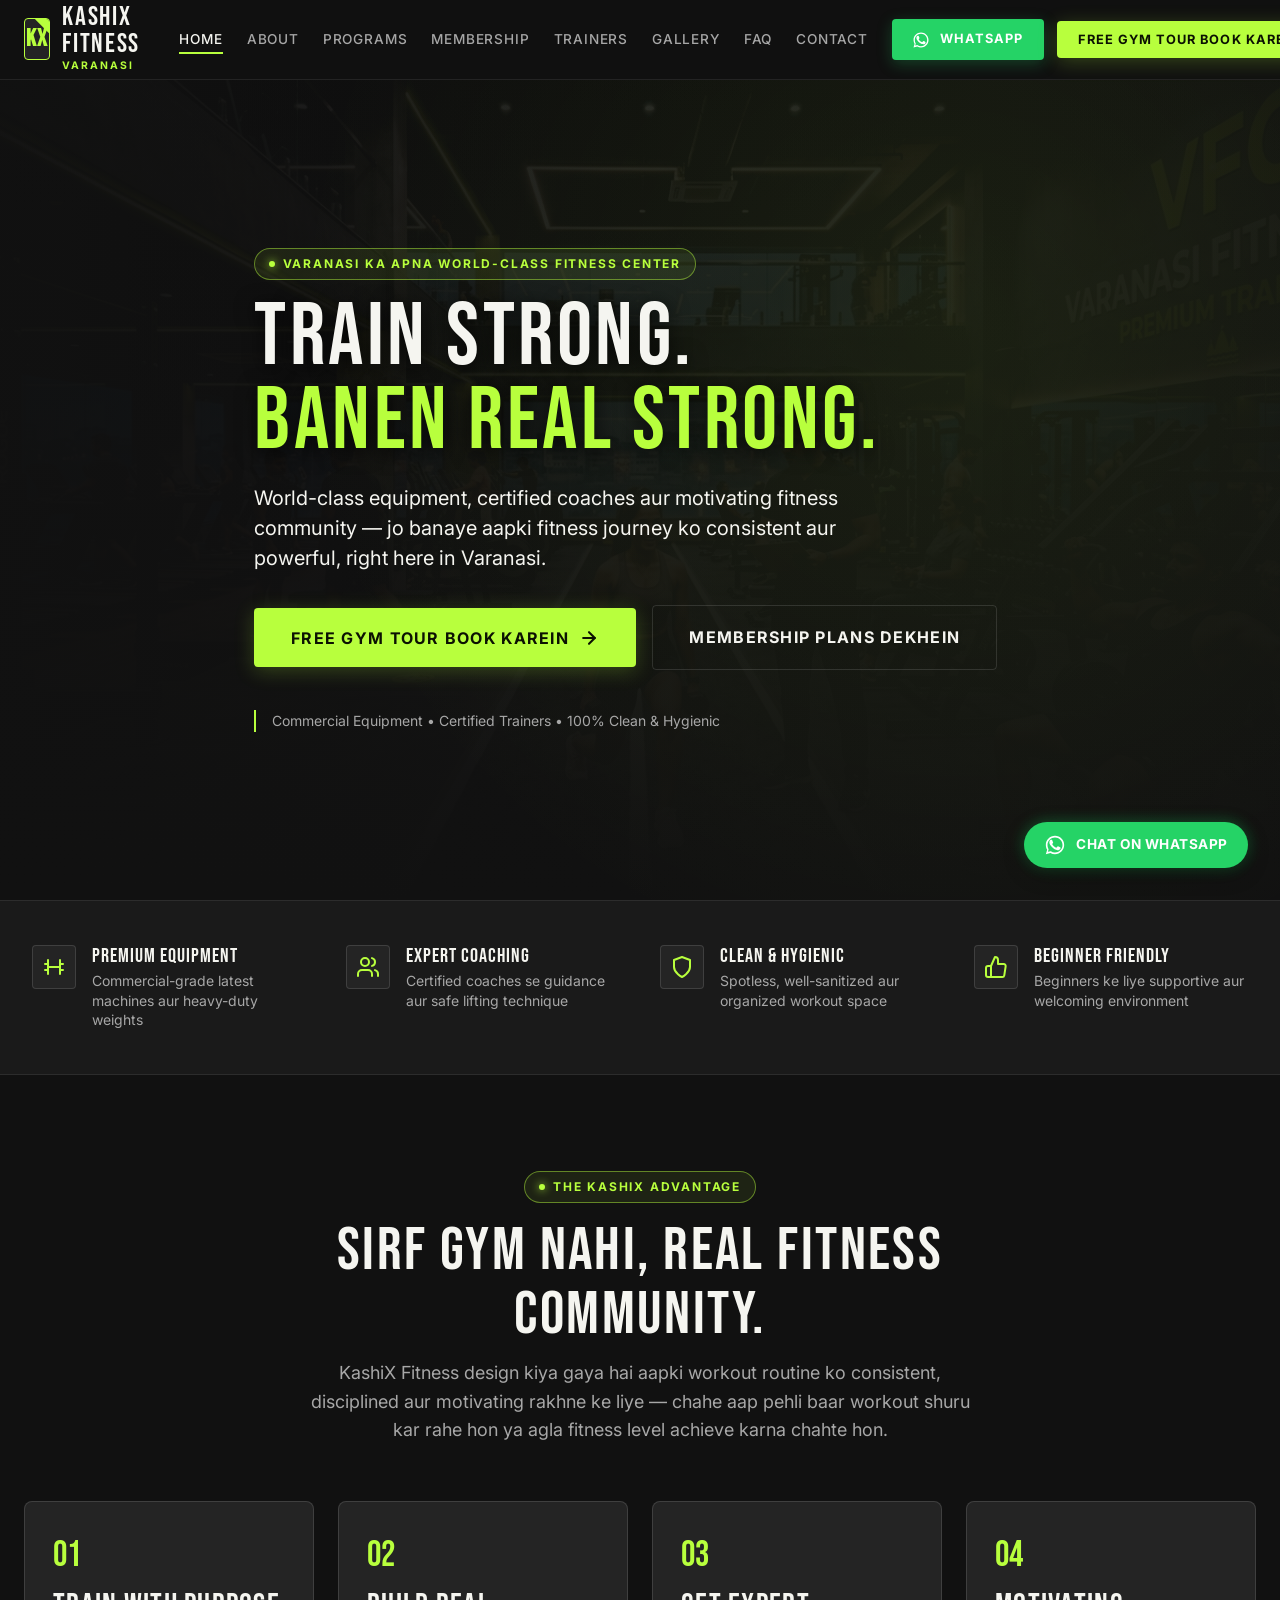
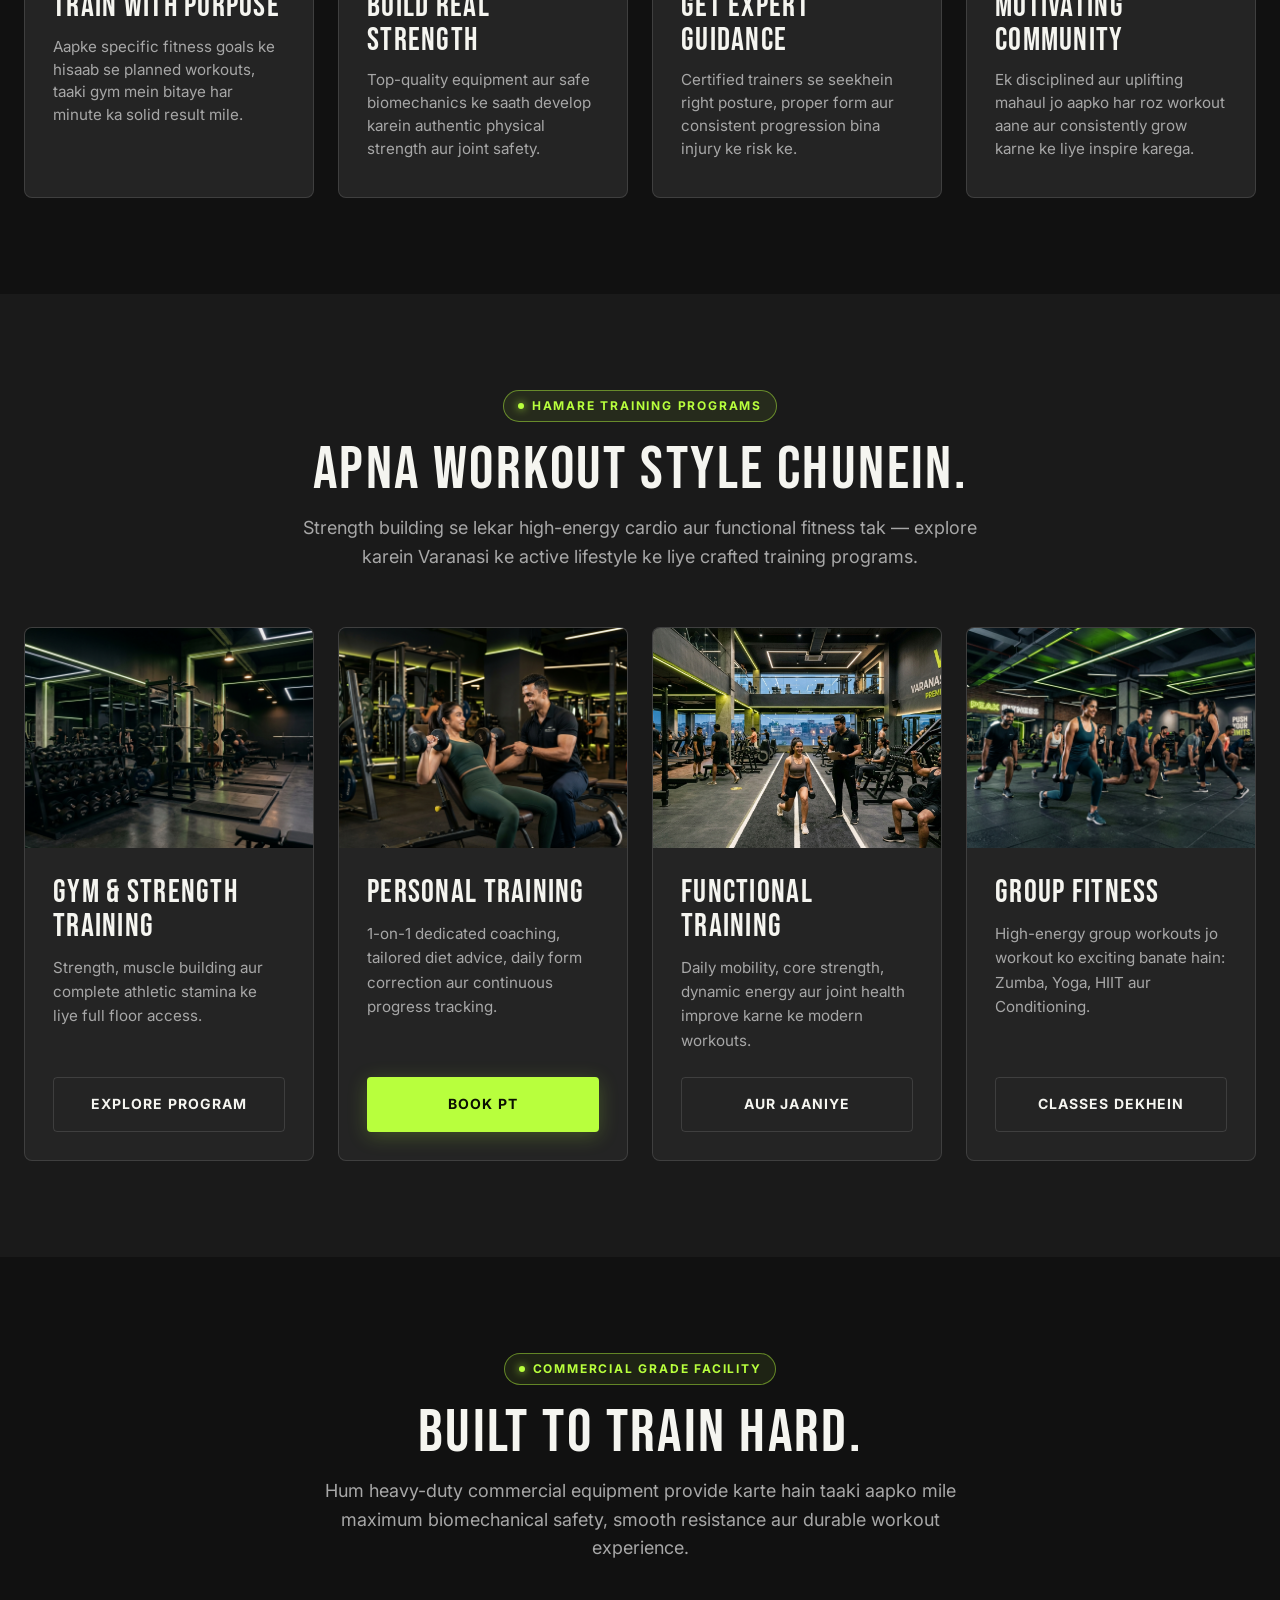
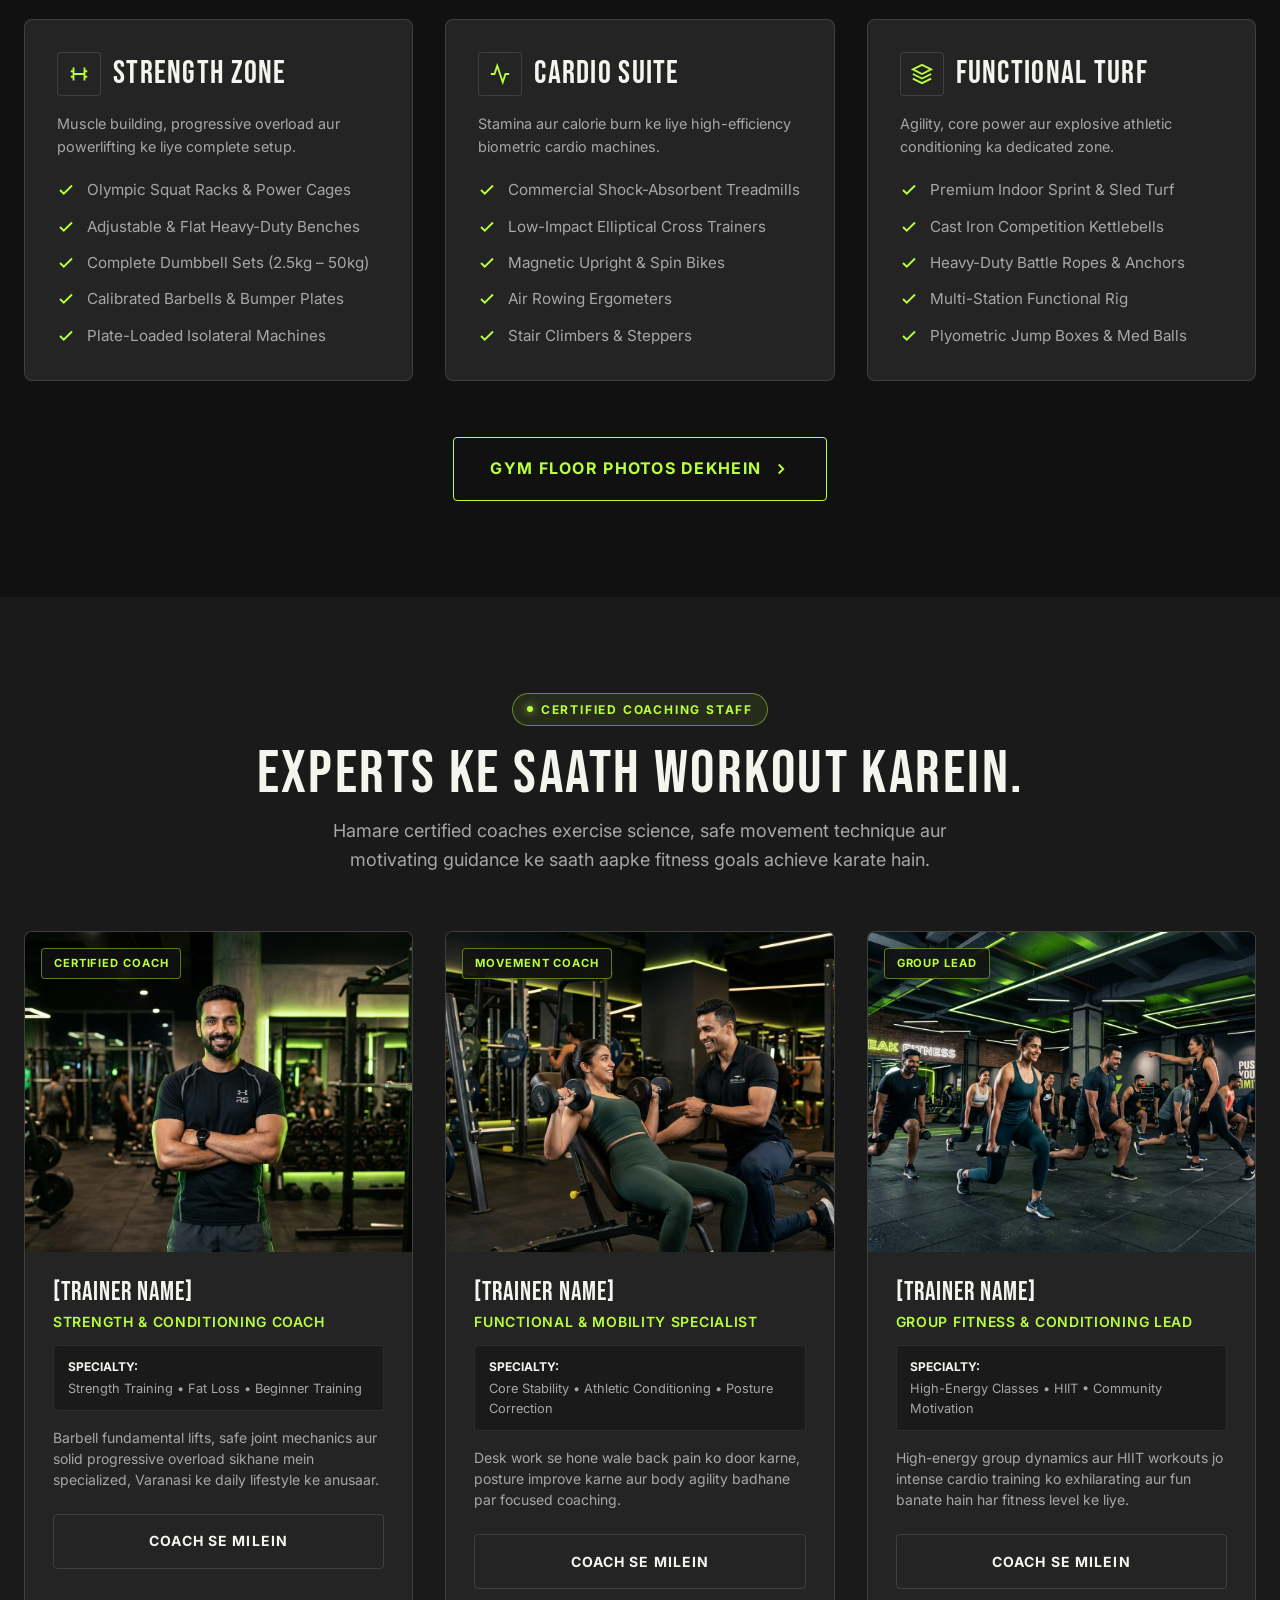
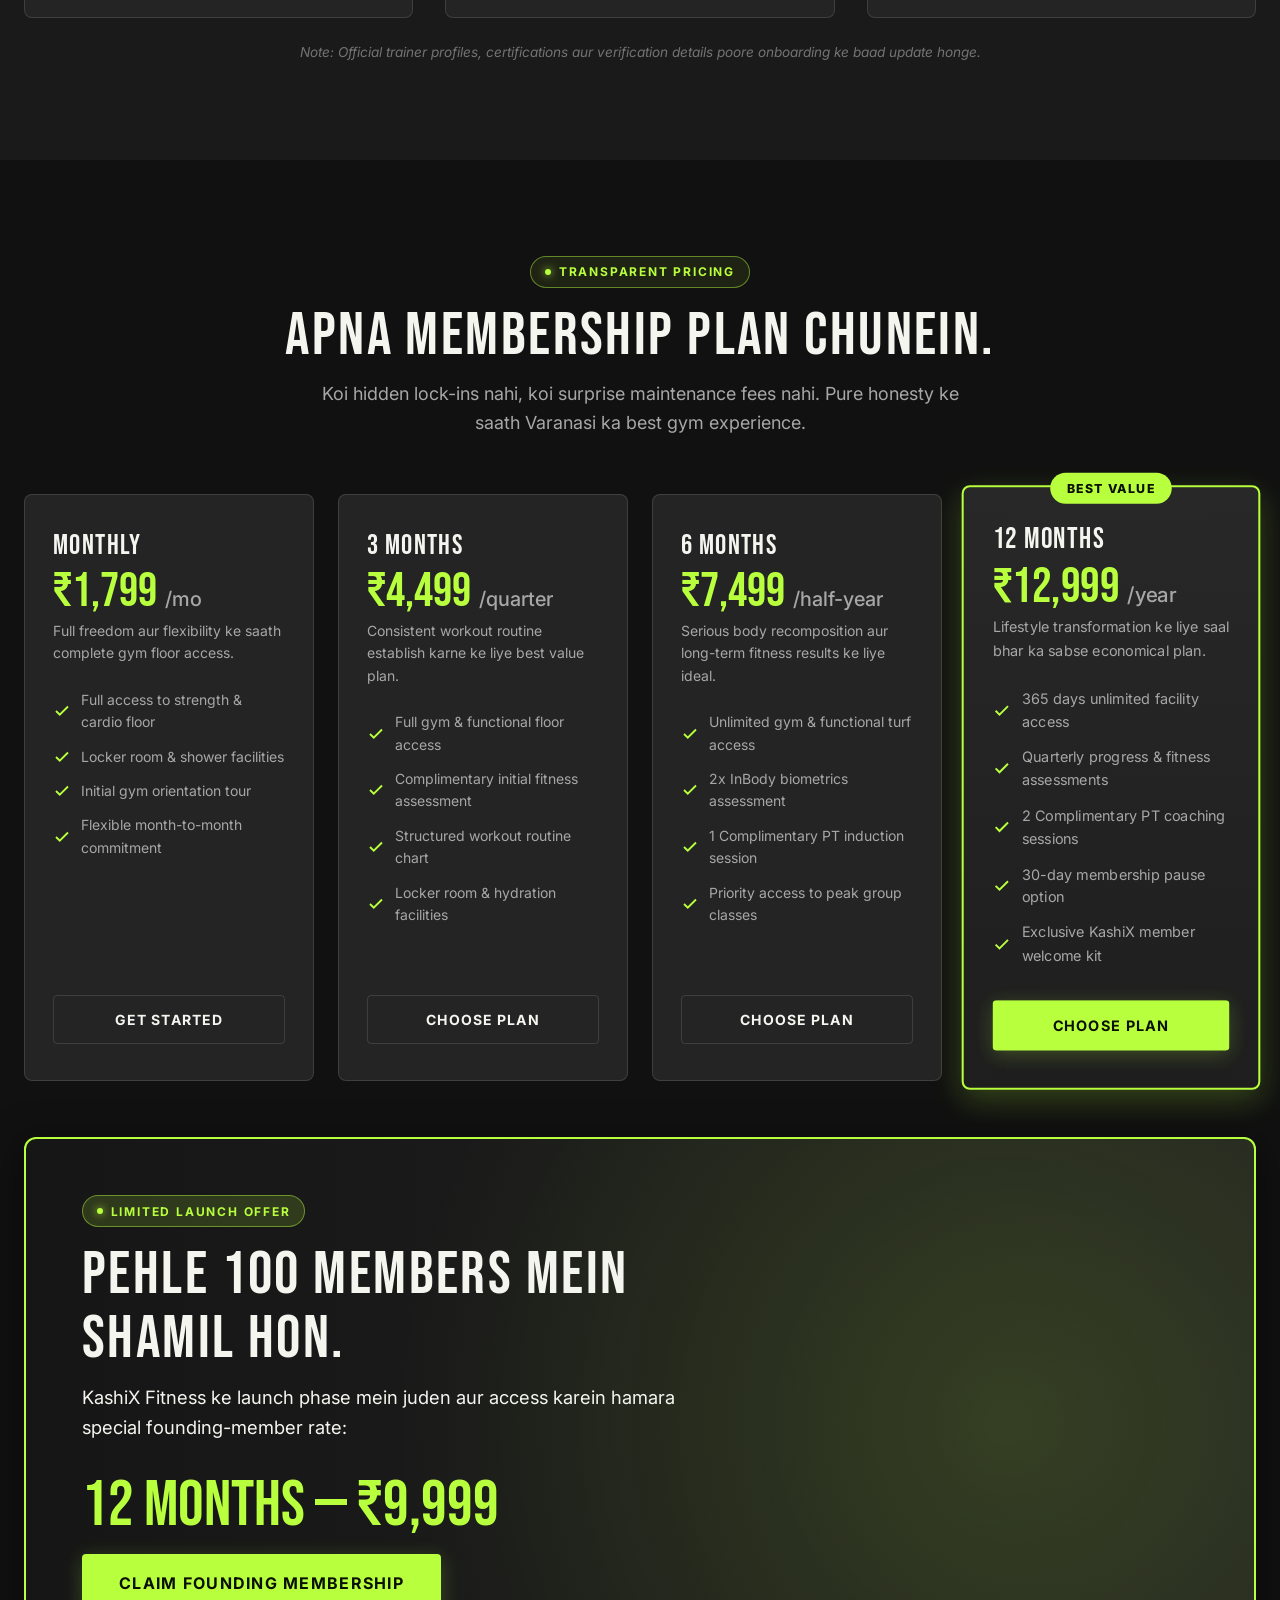
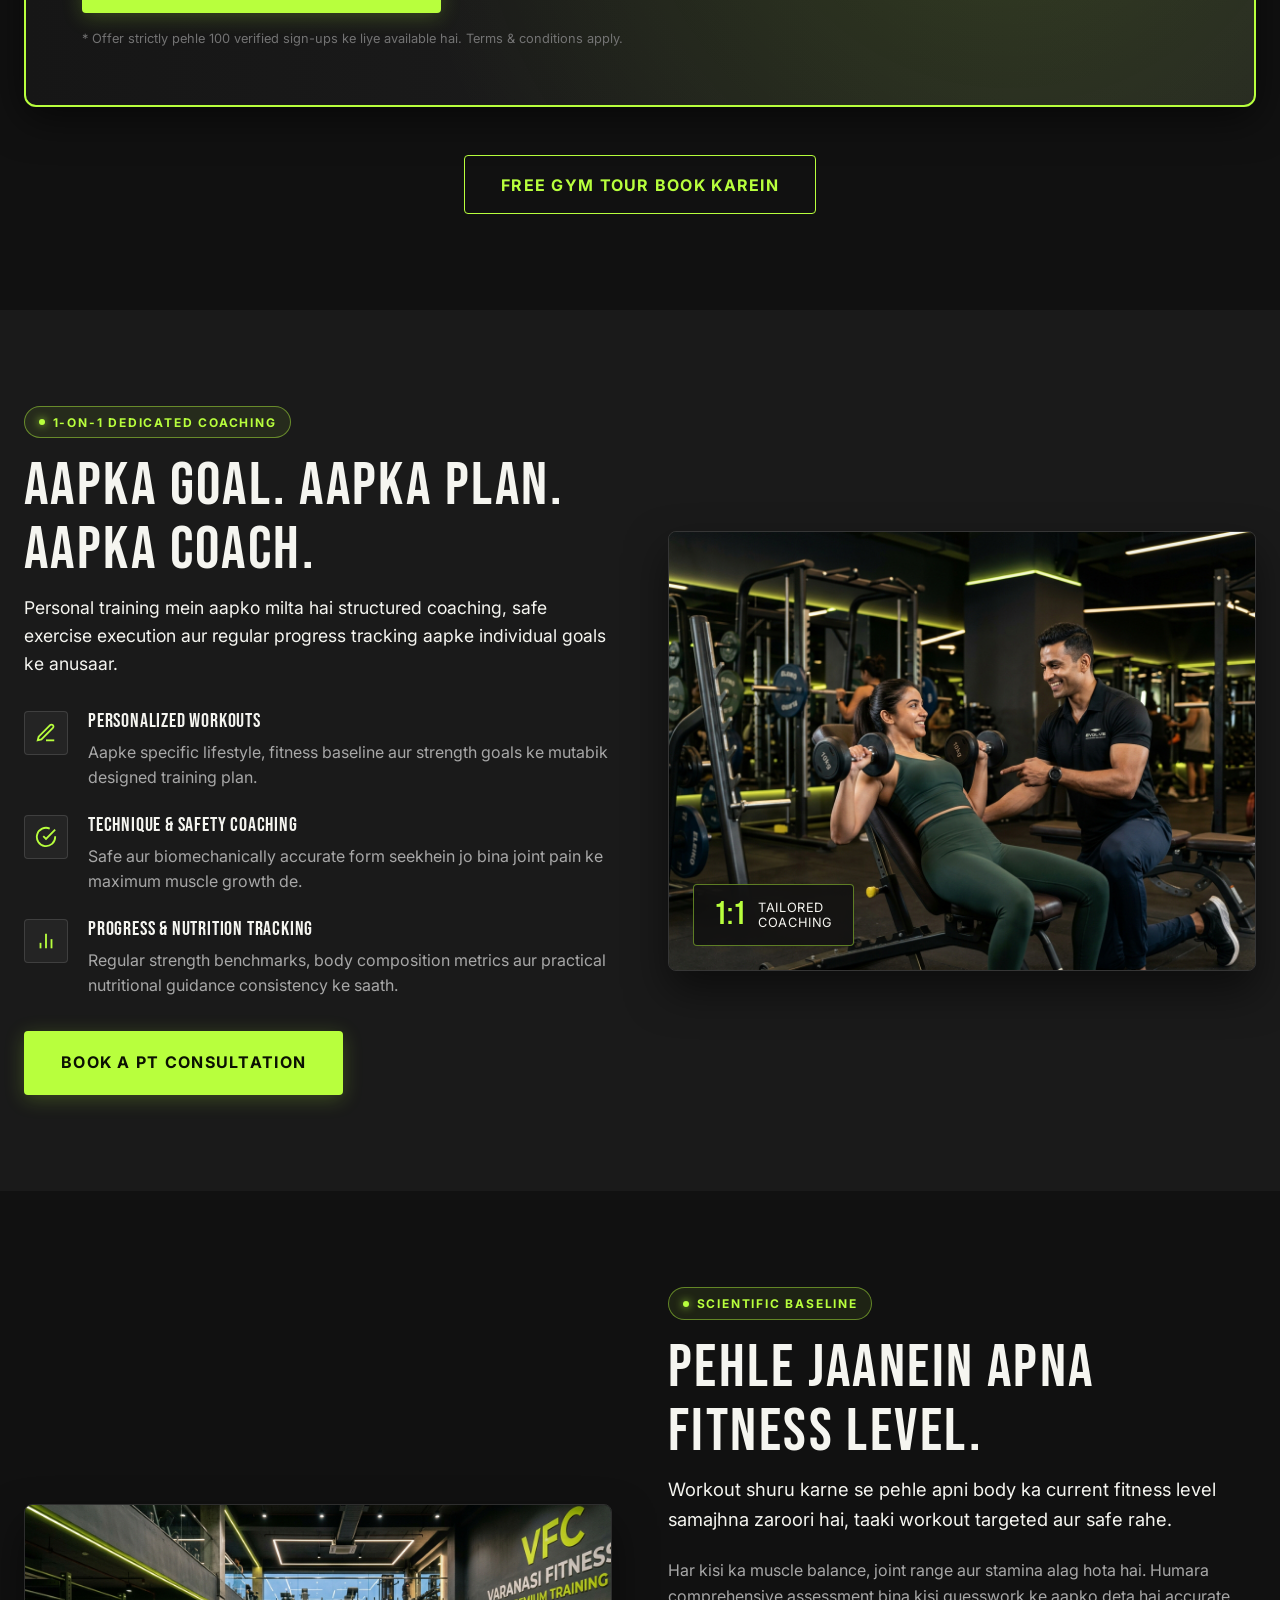
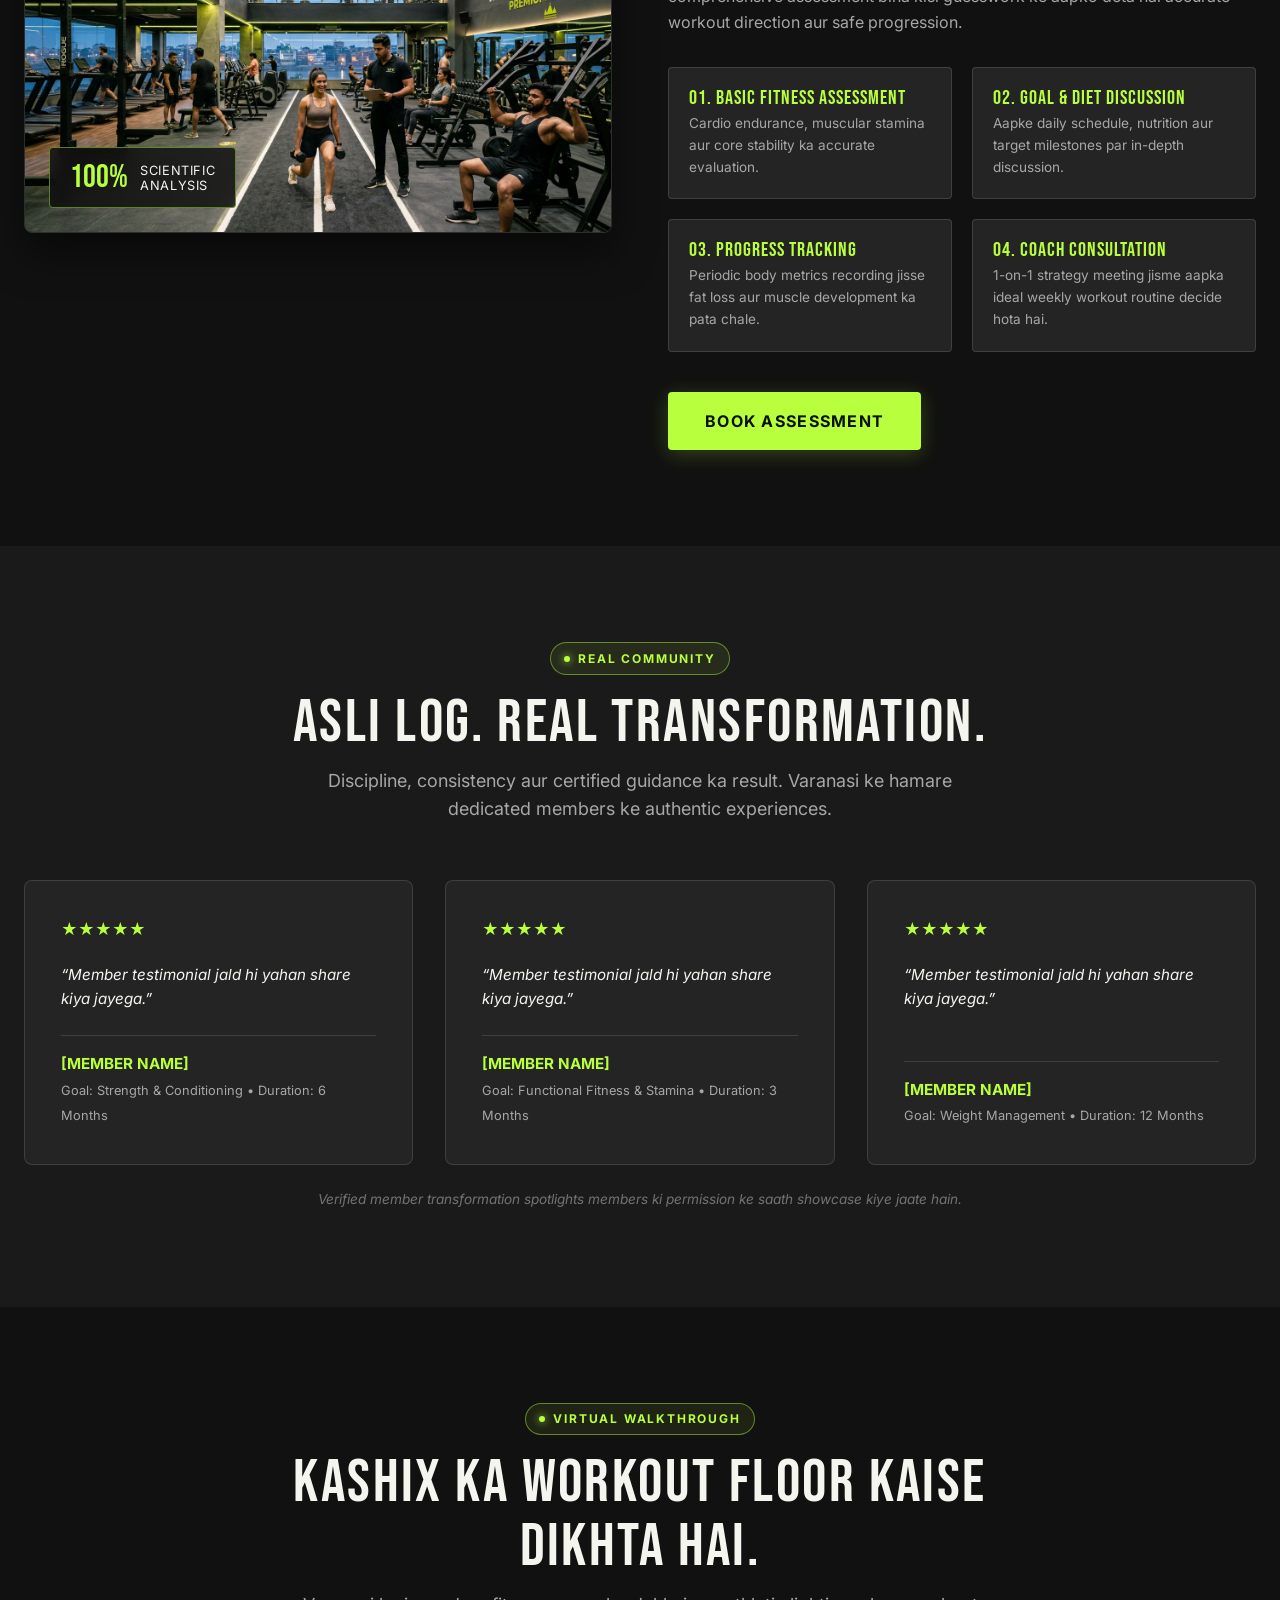
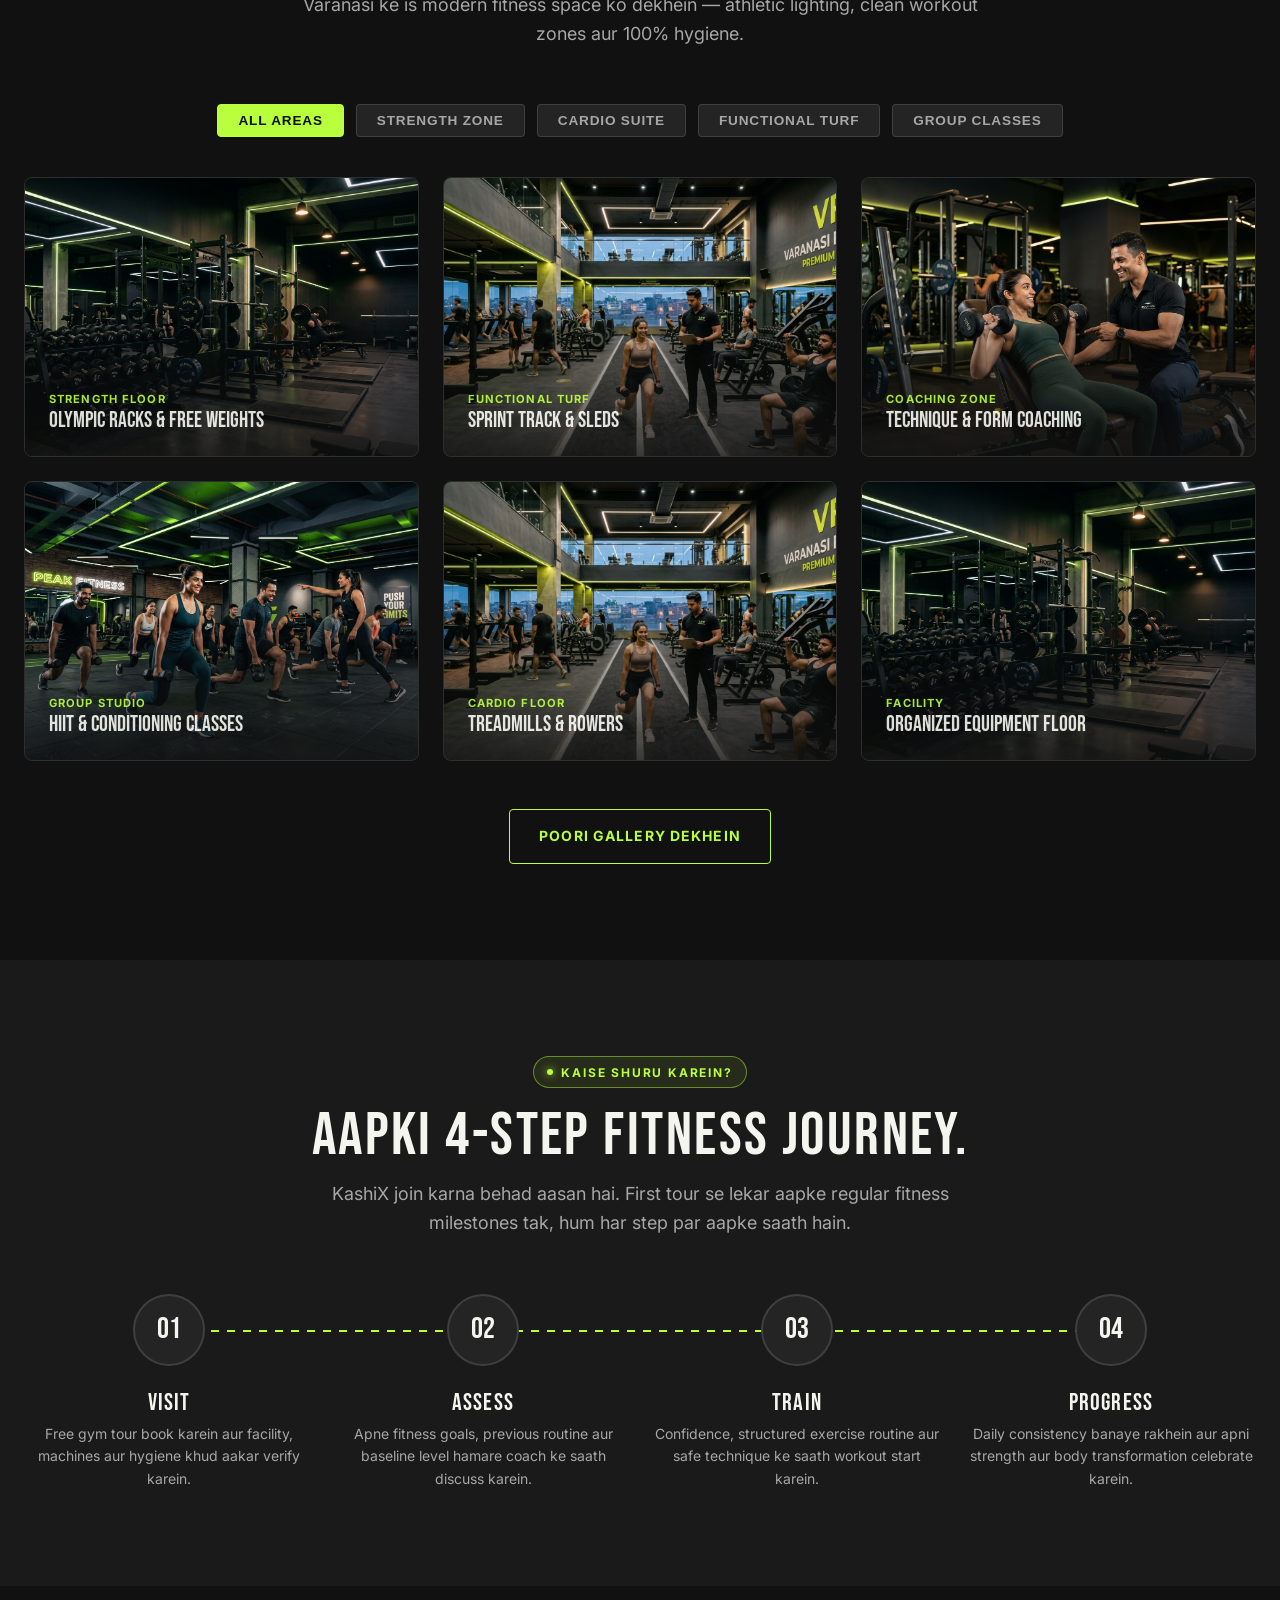
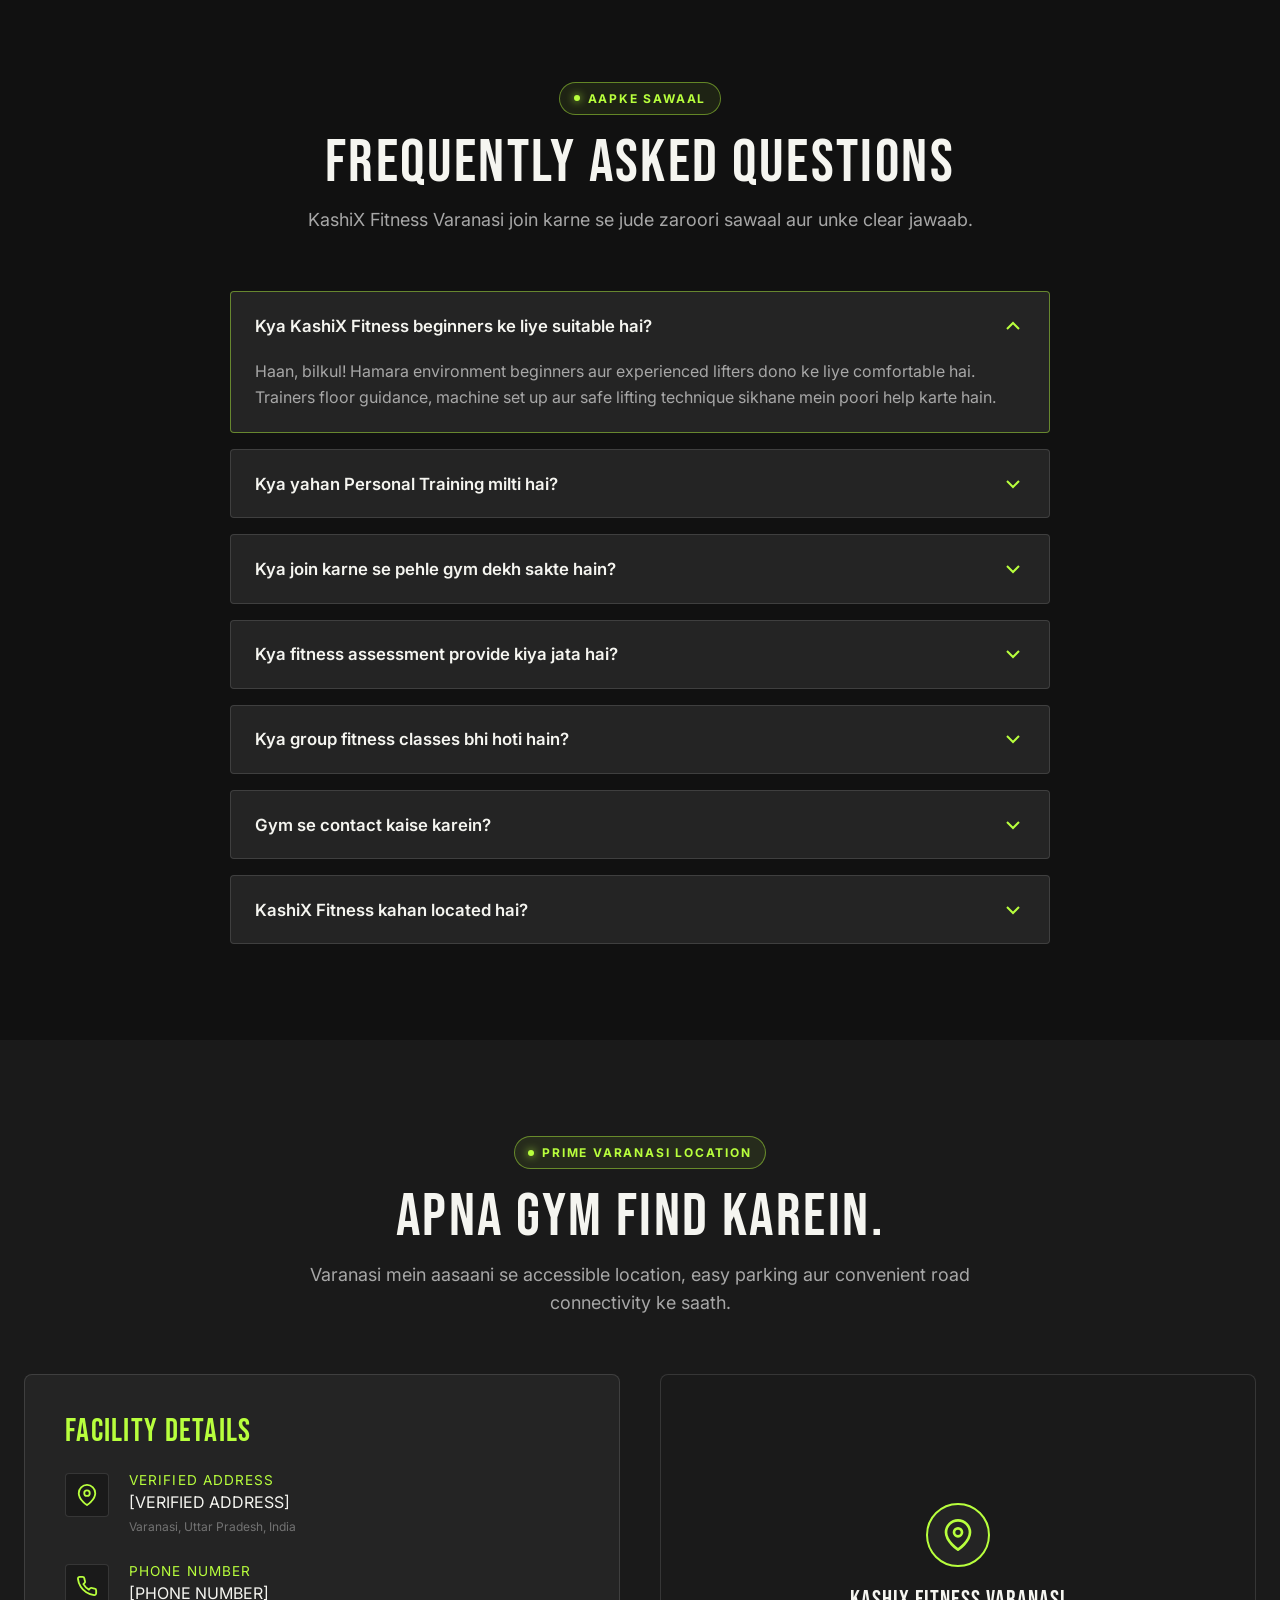
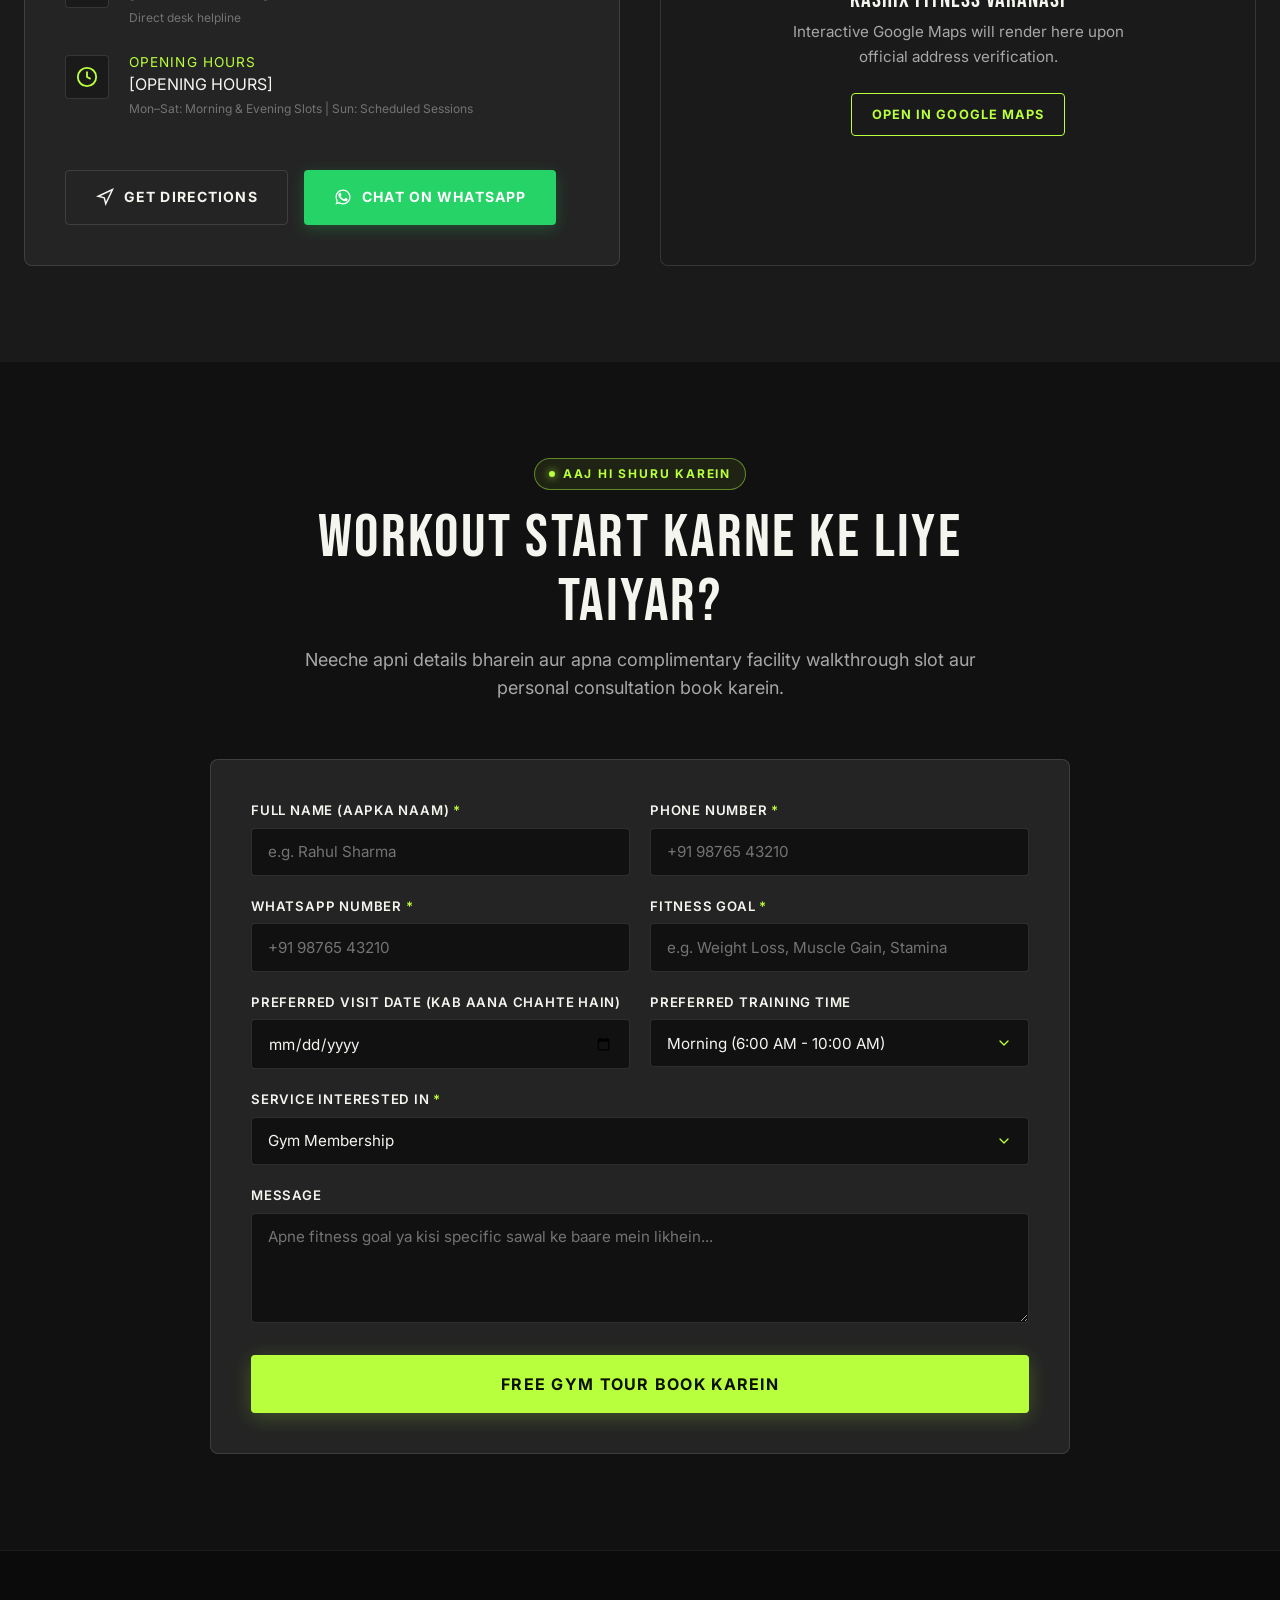
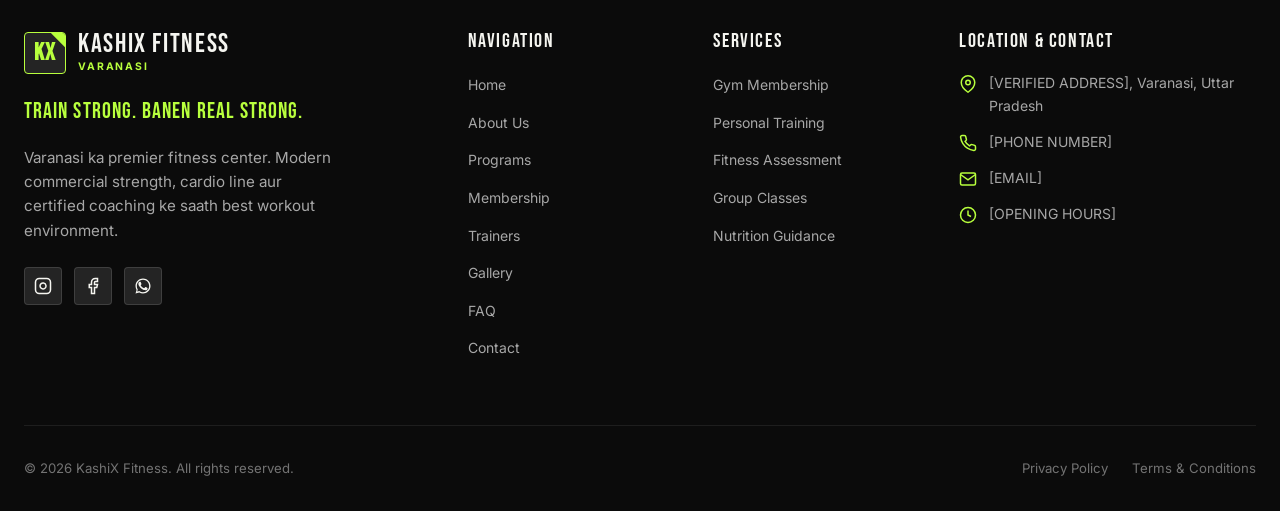
==== commit 1076eb50: "feat: convert entire website copy and forms to natural Hinglish" ====
--- a/index.html
+++ b/index.html
@@ -3,8 +3,8 @@
 <head>
   <meta charset="UTF-8">
   <meta name="viewport" content="width=device-width, initial-scale=1.0">
-  <title>KashiX Fitness | Premium Gym & Fitness Center in Varanasi</title>
-  <meta name="description" content="KashiX Fitness is a modern fitness center in Varanasi offering professional training, premium equipment, personal training, fitness assessments and a motivating fitness community.">
+  <title>KashiX Fitness | Varanasi Ka Premium Gym & Fitness Center</title>
+  <meta name="description" content="KashiX Fitness Varanasi ka modern fitness center hai jahan milta hai professional workout training, modern equipment, personal coaching aur ek motivating fitness community.">
   <meta name="keywords" content="Gym in Varanasi, Fitness center in Varanasi, Best gym in Varanasi, Premium gym in Varanasi, Personal trainer in Varanasi, Fitness classes in Varanasi, Gym membership Varanasi">
   
   <!-- Favicon / Brand Icon -->
@@ -45,7 +45,7 @@
 
       <!-- Navigation Actions -->
       <div class="nav-actions">
-        <a href="https://wa.me/?text=Hi%20KashiX%20Fitness%2C%20I%E2%80%99m%20interested%20in%20joining%20the%20gym.%20I%20would%20like%20to%20know%20about%20memberships%20and%20book%20a%20gym%20tour." target="_blank" rel="noopener noreferrer" class="btn btn-whatsapp btn-sm btn-whatsapp-desktop" aria-label="Chat on WhatsApp">
+        <a href="https://wa.me/?text=Hi%20KashiX%20Fitness%2C%20mujhe%20gym%20membership%20aur%20free%20gym%20tour%20ke%20baare%20mein%20jaanna%20hai." target="_blank" rel="noopener noreferrer" class="btn btn-whatsapp btn-sm btn-whatsapp-desktop" aria-label="Chat on WhatsApp">
           <svg width="18" height="18" viewBox="0 0 24 24" fill="currentColor">
             <path d="M17.472 14.382c-.301-.15-1.78-.878-2.056-.979-.276-.101-.477-.15-.678.15-.201.3-.778.979-.954 1.18-.176.201-.352.226-.653.076-.301-.15-1.272-.469-2.423-1.496-.895-.798-1.5-1.784-1.676-2.085-.176-.301-.019-.464.132-.614.135-.135.301-.351.452-.527.15-.176.201-.301.301-.502.101-.201.05-.376-.025-.527-.075-.15-.678-1.632-.929-2.234-.244-.588-.492-.508-.678-.517l-.578-.01c-.201 0-.527.075-.803.376s-1.054 1.029-1.054 2.511c0 1.482 1.079 2.912 1.23 3.113.15.201 2.124 3.243 5.146 4.549.719.311 1.28.497 1.717.636.721.229 1.378.197 1.898.119.58-.088 1.78-.727 2.031-1.43.251-.703.251-1.305.176-1.43-.075-.125-.276-.201-.577-.351z"/>
             <path d="M12 2C6.477 2 2 6.477 2 12c0 1.89.525 3.66 1.438 5.168L2 22l4.98-1.305C8.42 21.536 10.15 22 12 22c5.523 0 10-4.477 10-10S17.523 2 12 2zm0 18.2c-1.64 0-3.17-.48-4.47-1.3l-.32-.2-2.96.77.79-2.88-.21-.34A8.16 8.16 0 0 1 3.8 12c0-4.52 3.68-8.2 8.2-8.2 4.52 0 8.2 3.68 8.2 8.2 0 4.52-3.68 8.2-8.2 8.2z"/>
@@ -54,7 +54,7 @@
         </a>
 
         <button type="button" class="btn btn-primary btn-sm" data-open-modal="tour" id="headerCtaBtn">
-          BOOK A FREE GYM TOUR
+          FREE GYM TOUR BOOK KAREIN
         </button>
 
         <!-- Mobile Hamburger Trigger -->
@@ -97,8 +97,8 @@
       </ul>
     </div>
     <div style="display: flex; flex-direction: column; gap: 0.75rem; margin-top: 2rem;">
-      <button type="button" class="btn btn-primary btn-block" data-open-modal="tour">BOOK A FREE GYM TOUR</button>
-      <a href="https://wa.me/?text=Hi%20KashiX%20Fitness%2C%20I%E2%80%99m%20interested%20in%20joining%20the%20gym.%20I%20would%20like%20to%20know%20about%20memberships%20and%20book%20a%20gym%20tour." target="_blank" rel="noopener noreferrer" class="btn btn-whatsapp btn-block">CHAT ON WHATSAPP</a>
+      <button type="button" class="btn btn-primary btn-block" data-open-modal="tour">FREE GYM TOUR BOOK KAREIN</button>
+      <a href="https://wa.me/?text=Hi%20KashiX%20Fitness%2C%20mujhe%20gym%20membership%20aur%20free%20gym%20tour%20ke%20baare%20mein%20jaanna%20hai." target="_blank" rel="noopener noreferrer" class="btn btn-whatsapp btn-block">CHAT ON WHATSAPP</a>
     </div>
   </aside>
 
@@ -110,18 +110,18 @@
     <div class="hero-overlay"></div>
 
     <div class="container hero-content">
-      <div class="eyebrow">Premium Experience at a Varanasi-Friendly Price</div>
+      <div class="eyebrow">Varanasi Ka Apna World-Class Fitness Center</div>
       <h1 class="hero-title">
         TRAIN STRONG.<br>
-        <span class="text-lime">LIVE STRONGER.</span>
+        <span class="text-lime">BANEN REAL STRONG.</span>
       </h1>
       <p class="hero-description">
-        Premium training, expert coaching and a motivating fitness community built for your goals in Varanasi.
+        World-class equipment, certified coaches aur motivating fitness community — jo banaye aapki fitness journey ko consistent aur powerful, right here in Varanasi.
       </p>
 
       <div class="hero-cta-group">
         <button type="button" class="btn btn-primary btn-lg" data-open-modal="tour" id="heroTourCta">
-          BOOK A FREE GYM TOUR
+          FREE GYM TOUR BOOK KAREIN
           <svg width="20" height="20" viewBox="0 0 24 24" fill="none" stroke="currentColor" stroke-width="2.5" stroke-linecap="round" stroke-linejoin="round">
             <line x1="5" y1="12" x2="19" y2="12"></line>
             <polyline points="12 5 19 12 12 19"></polyline>
@@ -129,12 +129,12 @@
         </button>
 
         <a href="membership.html" class="btn btn-secondary btn-lg" id="heroMembershipCta">
-          VIEW MEMBERSHIPS
+          MEMBERSHIP PLANS DEKHEIN
         </a>
       </div>
 
       <div class="hero-trust-bar">
-        <span>Premium Equipment &bull; Expert Trainers &bull; Real Community</span>
+        <span>Commercial Equipment &bull; Certified Trainers &bull; 100% Clean &amp; Hygienic</span>
       </div>
     </div>
   </section>
@@ -152,7 +152,7 @@
           </div>
           <div>
             <h3 class="benefit-title">PREMIUM EQUIPMENT</h3>
-            <p class="benefit-desc">Modern commercial-grade training equipment</p>
+            <p class="benefit-desc">Commercial-grade latest machines aur heavy-duty weights</p>
           </div>
         </div>
 
@@ -167,7 +167,7 @@
           </div>
           <div>
             <h3 class="benefit-title">EXPERT COACHING</h3>
-            <p class="benefit-desc">Professional guidance for your goals</p>
+            <p class="benefit-desc">Certified coaches se guidance aur safe lifting technique</p>
           </div>
         </div>
 
@@ -179,8 +179,8 @@
             </svg>
           </div>
           <div>
-            <h3 class="benefit-title">CLEAN ENVIRONMENT</h3>
-            <p class="benefit-desc">Organized and hygienic workout space</p>
+            <h3 class="benefit-title">CLEAN &amp; HYGIENIC</h3>
+            <p class="benefit-desc">Spotless, well-sanitized aur organized workout space</p>
           </div>
         </div>
 
@@ -193,7 +193,7 @@
           </div>
           <div>
             <h3 class="benefit-title">BEGINNER FRIENDLY</h3>
-            <p class="benefit-desc">Supportive environment for every fitness level</p>
+            <p class="benefit-desc">Beginners ke liye supportive aur welcoming environment</p>
           </div>
         </div>
       </div>
@@ -204,10 +204,10 @@
   <section class="section section-dark" id="about-overview">
     <div class="container">
       <div class="section-header text-center">
-        <div class="eyebrow">The KashiX Difference</div>
-        <h2>MORE THAN A GYM.</h2>
+        <div class="eyebrow">The KashiX Advantage</div>
+        <h2>SIRF GYM NAHI, REAL FITNESS COMMUNITY.</h2>
         <p class="section-subtitle">
-          KashiX Fitness is built to make training consistent, professional and motivating — whether you are starting your fitness journey or pushing toward your next level.
+          KashiX Fitness design kiya gaya hai aapki workout routine ko consistent, disciplined aur motivating rakhne ke liye — chahe aap pehli baar workout shuru kar rahe hon ya agla fitness level achieve karna chahte hon.
         </p>
       </div>
 
@@ -216,28 +216,28 @@
         <div class="feature-card">
           <span class="feature-number">01</span>
           <h3>TRAIN WITH PURPOSE</h3>
-          <p>Structured workouts designed around your goals, ensuring every minute inside the gym produces tangible results.</p>
+          <p>Aapke specific fitness goals ke hisaab se planned workouts, taaki gym mein bitaye har minute ka solid result mile.</p>
         </div>
 
         <!-- Feature Card 2 -->
         <div class="feature-card">
           <span class="feature-number">02</span>
           <h3>BUILD REAL STRENGTH</h3>
-          <p>Train with quality equipment and proper technique under verified biomechanical principles for lifelong health.</p>
+          <p>Top-quality equipment aur safe biomechanics ke saath develop karein authentic physical strength aur joint safety.</p>
         </div>
 
         <!-- Feature Card 3 -->
         <div class="feature-card">
           <span class="feature-number">03</span>
           <h3>GET EXPERT GUIDANCE</h3>
-          <p>Learn from professional trainers focused on form correction, safety, and steady incremental performance.</p>
+          <p>Certified trainers se seekhein right posture, proper form aur consistent progression bina injury ke risk ke.</p>
         </div>
 
         <!-- Feature Card 4 -->
         <div class="feature-card">
           <span class="feature-number">04</span>
-          <h3>BECOME PART OF THE COMMUNITY</h3>
-          <p>Train in an uplifting, disciplined environment that keeps you accountable and motivated every single day.</p>
+          <h3>MOTIVATING COMMUNITY</h3>
+          <p>Ek disciplined aur uplifting mahaul jo aapko har roz workout aane aur consistently grow karne ke liye inspire karega.</p>
         </div>
       </div>
     </div>
@@ -247,10 +247,10 @@
   <section class="section section-charcoal" id="programs-overview">
     <div class="container">
       <div class="section-header text-center">
-        <div class="eyebrow">Training Disciplines</div>
-        <h2>FIND YOUR TRAINING.</h2>
+        <div class="eyebrow">Hamare Training Programs</div>
+        <h2>APNA WORKOUT STYLE CHUNEIN.</h2>
         <p class="section-subtitle">
-          From individual progressive resistance to dynamic functional conditioning, explore training paths engineered for Varanasi’s active individuals.
+          Strength building se lekar high-energy cardio aur functional fitness tak — explore karein Varanasi ke active lifestyle ke liye crafted training programs.
         </p>
       </div>
 
@@ -261,8 +261,8 @@
             <img src="images/equipment_zone.jpg" alt="Gym Training zone at KashiX Fitness" loading="lazy">
           </div>
           <div class="program-card-body">
-            <h3>GYM TRAINING</h3>
-            <p>Strength, cardio and functional training for complete fitness and athletic endurance.</p>
+            <h3>GYM &amp; STRENGTH TRAINING</h3>
+            <p>Strength, muscle building aur complete athletic stamina ke liye full floor access.</p>
             <a href="programs.html#gym-training" class="btn btn-secondary btn-block">EXPLORE PROGRAM</a>
           </div>
         </div>
@@ -274,7 +274,7 @@
           </div>
           <div class="program-card-body">
             <h3>PERSONAL TRAINING</h3>
-            <p>One-to-one coaching with structured workouts, posture analysis and progress tracking.</p>
+            <p>1-on-1 dedicated coaching, tailored diet advice, daily form correction aur continuous progress tracking.</p>
             <a href="personal-training.html" class="btn btn-primary btn-block">BOOK PT</a>
           </div>
         </div>
@@ -286,8 +286,8 @@
           </div>
           <div class="program-card-body">
             <h3>FUNCTIONAL TRAINING</h3>
-            <p>Improve movement, core conditioning, joint stability, overall power and everyday performance.</p>
-            <a href="programs.html#functional-training" class="btn btn-secondary btn-block">LEARN MORE</a>
+            <p>Daily mobility, core strength, dynamic energy aur joint health improve karne ke modern workouts.</p>
+            <a href="programs.html#functional-training" class="btn btn-secondary btn-block">AUR JAANIYE</a>
           </div>
         </div>
 
@@ -298,8 +298,8 @@
           </div>
           <div class="program-card-body">
             <h3>GROUP FITNESS</h3>
-            <p>Energetic classes designed to make fitness more engaging: Zumba, Yoga, Conditioning & Boxing Fitness.</p>
-            <a href="programs.html#group-fitness" class="btn btn-secondary btn-block">VIEW CLASSES</a>
+            <p>High-energy group workouts jo workout ko exciting banate hain: Zumba, Yoga, HIIT aur Conditioning.</p>
+            <a href="programs.html#group-fitness" class="btn btn-secondary btn-block">CLASSES DEKHEIN</a>
           </div>
         </div>
       </div>
@@ -313,7 +313,7 @@
         <div class="eyebrow">Commercial Grade Facility</div>
         <h2>BUILT TO TRAIN HARD.</h2>
         <p class="section-subtitle">
-          We invest in heavy-duty commercial equipment to ensure maximum biomechanical safety, precision resistance curves, and durability.
+          Hum heavy-duty commercial equipment provide karte hain taaki aapko mile maximum biomechanical safety, smooth resistance aur durable workout experience.
         </p>
       </div>
 
@@ -324,14 +324,14 @@
             <div class="benefit-icon-wrapper">
               <svg width="22" height="22" viewBox="0 0 24 24" fill="none" stroke="currentColor" stroke-width="2"><path d="M6 5v14M18 5v14M3 9h3M18 9h3M3 15h3M18 15h3M6 12h12"/></svg>
             </div>
-            <h3 style="margin: 0;">STRENGTH</h3>
-          </div>
-          <p style="font-size: 0.9rem; color: var(--text-muted);">Engineered for progressive overload, hypertrophy, and powerlifting foundation.</p>
+            <h3 style="margin: 0;">STRENGTH ZONE</h3>
+          </div>
+          <p style="font-size: 0.9rem; color: var(--text-muted);">Muscle building, progressive overload aur powerlifting ke liye complete setup.</p>
           <ul class="equipment-list">
-            <li><svg width="18" height="18" viewBox="0 0 24 24" fill="none" stroke="currentColor" stroke-width="2.5"><polyline points="20 6 9 17 4 12"/></svg> Olympic Squat Racks & Power Cages</li>
-            <li><svg width="18" height="18" viewBox="0 0 24 24" fill="none" stroke="currentColor" stroke-width="2.5"><polyline points="20 6 9 17 4 12"/></svg> Adjustable & Flat Commercial Benches</li>
+            <li><svg width="18" height="18" viewBox="0 0 24 24" fill="none" stroke="currentColor" stroke-width="2.5"><polyline points="20 6 9 17 4 12"/></svg> Olympic Squat Racks &amp; Power Cages</li>
+            <li><svg width="18" height="18" viewBox="0 0 24 24" fill="none" stroke="currentColor" stroke-width="2.5"><polyline points="20 6 9 17 4 12"/></svg> Adjustable &amp; Flat Heavy-Duty Benches</li>
             <li><svg width="18" height="18" viewBox="0 0 24 24" fill="none" stroke="currentColor" stroke-width="2.5"><polyline points="20 6 9 17 4 12"/></svg> Complete Dumbbell Sets (2.5kg – 50kg)</li>
-            <li><svg width="18" height="18" viewBox="0 0 24 24" fill="none" stroke="currentColor" stroke-width="2.5"><polyline points="20 6 9 17 4 12"/></svg> Calibrated Barbells & Bumper Plates</li>
+            <li><svg width="18" height="18" viewBox="0 0 24 24" fill="none" stroke="currentColor" stroke-width="2.5"><polyline points="20 6 9 17 4 12"/></svg> Calibrated Barbells &amp; Bumper Plates</li>
             <li><svg width="18" height="18" viewBox="0 0 24 24" fill="none" stroke="currentColor" stroke-width="2.5"><polyline points="20 6 9 17 4 12"/></svg> Plate-Loaded Isolateral Machines</li>
           </ul>
         </div>
@@ -342,15 +342,15 @@
             <div class="benefit-icon-wrapper">
               <svg width="22" height="22" viewBox="0 0 24 24" fill="none" stroke="currentColor" stroke-width="2"><path d="M22 12h-4l-3 9L9 3l-3 9H2"/></svg>
             </div>
-            <h3 style="margin: 0;">CARDIO</h3>
-          </div>
-          <p style="font-size: 0.9rem; color: var(--text-muted);">High-efficiency cardiovascular conditioning machines with biometric telemetry.</p>
+            <h3 style="margin: 0;">CARDIO SUITE</h3>
+          </div>
+          <p style="font-size: 0.9rem; color: var(--text-muted);">Stamina aur calorie burn ke liye high-efficiency biometric cardio machines.</p>
           <ul class="equipment-list">
             <li><svg width="18" height="18" viewBox="0 0 24 24" fill="none" stroke="currentColor" stroke-width="2.5"><polyline points="20 6 9 17 4 12"/></svg> Commercial Shock-Absorbent Treadmills</li>
             <li><svg width="18" height="18" viewBox="0 0 24 24" fill="none" stroke="currentColor" stroke-width="2.5"><polyline points="20 6 9 17 4 12"/></svg> Low-Impact Elliptical Cross Trainers</li>
-            <li><svg width="18" height="18" viewBox="0 0 24 24" fill="none" stroke="currentColor" stroke-width="2.5"><polyline points="20 6 9 17 4 12"/></svg> Magnetic Upright & Spin Bikes</li>
+            <li><svg width="18" height="18" viewBox="0 0 24 24" fill="none" stroke="currentColor" stroke-width="2.5"><polyline points="20 6 9 17 4 12"/></svg> Magnetic Upright &amp; Spin Bikes</li>
             <li><svg width="18" height="18" viewBox="0 0 24 24" fill="none" stroke="currentColor" stroke-width="2.5"><polyline points="20 6 9 17 4 12"/></svg> Air Rowing Ergometers</li>
-            <li><svg width="18" height="18" viewBox="0 0 24 24" fill="none" stroke="currentColor" stroke-width="2.5"><polyline points="20 6 9 17 4 12"/></svg> Stair Climbers & Steppers</li>
+            <li><svg width="18" height="18" viewBox="0 0 24 24" fill="none" stroke="currentColor" stroke-width="2.5"><polyline points="20 6 9 17 4 12"/></svg> Stair Climbers &amp; Steppers</li>
           </ul>
         </div>
 
@@ -360,22 +360,22 @@
             <div class="benefit-icon-wrapper">
               <svg width="22" height="22" viewBox="0 0 24 24" fill="none" stroke="currentColor" stroke-width="2"><polygon points="12 2 2 7 12 12 22 7 12 2"/><polyline points="2 17 12 22 22 17"/><polyline points="2 12 12 17 22 12"/></svg>
             </div>
-            <h3 style="margin: 0;">FUNCTIONAL</h3>
-          </div>
-          <p style="font-size: 0.9rem; color: var(--text-muted);">Agility, movement dynamics, rotational strength, and metabolic acceleration.</p>
+            <h3 style="margin: 0;">FUNCTIONAL TURF</h3>
+          </div>
+          <p style="font-size: 0.9rem; color: var(--text-muted);">Agility, core power aur explosive athletic conditioning ka dedicated zone.</p>
           <ul class="equipment-list">
-            <li><svg width="18" height="18" viewBox="0 0 24 24" fill="none" stroke="currentColor" stroke-width="2.5"><polyline points="20 6 9 17 4 12"/></svg> Premium Indoor Sprint & Sled Turf</li>
+            <li><svg width="18" height="18" viewBox="0 0 24 24" fill="none" stroke="currentColor" stroke-width="2.5"><polyline points="20 6 9 17 4 12"/></svg> Premium Indoor Sprint &amp; Sled Turf</li>
             <li><svg width="18" height="18" viewBox="0 0 24 24" fill="none" stroke="currentColor" stroke-width="2.5"><polyline points="20 6 9 17 4 12"/></svg> Cast Iron Competition Kettlebells</li>
-            <li><svg width="18" height="18" viewBox="0 0 24 24" fill="none" stroke="currentColor" stroke-width="2.5"><polyline points="20 6 9 17 4 12"/></svg> Heavy-Duty Battle Ropes & Anchors</li>
+            <li><svg width="18" height="18" viewBox="0 0 24 24" fill="none" stroke="currentColor" stroke-width="2.5"><polyline points="20 6 9 17 4 12"/></svg> Heavy-Duty Battle Ropes &amp; Anchors</li>
             <li><svg width="18" height="18" viewBox="0 0 24 24" fill="none" stroke="currentColor" stroke-width="2.5"><polyline points="20 6 9 17 4 12"/></svg> Multi-Station Functional Rig</li>
-            <li><svg width="18" height="18" viewBox="0 0 24 24" fill="none" stroke="currentColor" stroke-width="2.5"><polyline points="20 6 9 17 4 12"/></svg> Plyometric Jump Boxes & Med Balls</li>
+            <li><svg width="18" height="18" viewBox="0 0 24 24" fill="none" stroke="currentColor" stroke-width="2.5"><polyline points="20 6 9 17 4 12"/></svg> Plyometric Jump Boxes &amp; Med Balls</li>
           </ul>
         </div>
       </div>
 
       <div style="text-align: center; margin-top: 3.5rem;">
         <a href="gallery.html" class="btn btn-outline-lime btn-lg">
-          EXPLORE THE GYM
+          GYM FLOOR PHOTOS DEKHEIN
           <svg width="18" height="18" viewBox="0 0 24 24" fill="none" stroke="currentColor" stroke-width="2.5"><polyline points="9 18 15 12 9 6"/></svg>
         </a>
       </div>
@@ -386,10 +386,10 @@
   <section class="section section-charcoal" id="trainers-overview">
     <div class="container">
       <div class="section-header text-center">
-        <div class="eyebrow">Professional Coaching Staff</div>
-        <h2>TRAIN WITH EXPERTS.</h2>
+        <div class="eyebrow">Certified Coaching Staff</div>
+        <h2>EXPERTS KE SAATH WORKOUT KAREIN.</h2>
         <p class="section-subtitle">
-          Our trainers combine deep exercise physiology, empathetic communication, and disciplined program design to help you conquer your fitness milestones.
+          Hamare certified coaches exercise science, safe movement technique aur motivating guidance ke saath aapke fitness goals achieve karate hain.
         </p>
       </div>
 
@@ -408,9 +408,9 @@
               Strength Training &bull; Fat Loss &bull; Beginner Training
             </div>
             <p class="trainer-bio">
-              Dedicated to teaching fundamental barbell movements, safe joint mechanics, and sustainable strength progression tailored to daily Varanasi lifestyles.
+              Barbell fundamental lifts, safe joint mechanics aur solid progressive overload sikhane mein specialized, Varanasi ke daily lifestyle ke anusaar.
             </p>
-            <a href="trainers.html" class="btn btn-secondary btn-block">MEET THE TRAINER</a>
+            <a href="trainers.html" class="btn btn-secondary btn-block">COACH SE MILEIN</a>
           </div>
         </div>
 
@@ -428,9 +428,9 @@
               Core Stability &bull; Athletic Conditioning &bull; Posture Correction
             </div>
             <p class="trainer-bio">
-              Focuses on improving posture, hip mobility, and cardiovascular work capacity so members feel energized inside and outside the facility.
+              Desk work se hone wale back pain ko door karne, posture improve karne aur body agility badhane par focused coaching.
             </p>
-            <a href="trainers.html" class="btn btn-secondary btn-block">MEET THE TRAINER</a>
+            <a href="trainers.html" class="btn btn-secondary btn-block">COACH SE MILEIN</a>
           </div>
         </div>
 
@@ -448,16 +448,16 @@
               High-Energy Classes &bull; HIIT &bull; Community Motivation
             </div>
             <p class="trainer-bio">
-              Brings electric energy and supportive group dynamics that make intense cardio workouts exhilarating, inclusive, and fun for all fitness levels.
+              High-energy group dynamics aur HIIT workouts jo intense cardio training ko exhilarating aur fun banate hain har fitness level ke liye.
             </p>
-            <a href="trainers.html" class="btn btn-secondary btn-block">MEET THE TRAINER</a>
+            <a href="trainers.html" class="btn btn-secondary btn-block">COACH SE MILEIN</a>
           </div>
         </div>
       </div>
 
       <div style="margin-top: 1.5rem; text-align: center;">
         <p style="font-size: 0.85rem; color: var(--text-dim);">
-          <em>Note: Official trainer profiles, certifications, and verification will be showcased upon full onboarding.</em>
+          <em>Note: Official trainer profiles, certifications aur verification details poore onboarding ke baad update honge.</em>
         </p>
       </div>
     </div>
@@ -468,9 +468,9 @@
     <div class="container">
       <div class="section-header text-center">
         <div class="eyebrow">Transparent Pricing</div>
-        <h2>CHOOSE YOUR MEMBERSHIP.</h2>
+        <h2>APNA MEMBERSHIP PLAN CHUNEIN.</h2>
         <p class="section-subtitle">
-          No hidden lock-ins. No surprise maintenance fees. World-class fitness access at honest Varanasi rates.
+          Koi hidden lock-ins nahi, koi surprise maintenance fees nahi. Pure honesty ke saath Varanasi ka best gym experience.
         </p>
       </div>
 
@@ -479,10 +479,10 @@
         <div class="pricing-card">
           <h3 class="pricing-plan-title">MONTHLY</h3>
           <div class="pricing-amount">₹1,799 <span>/mo</span></div>
-          <p class="pricing-desc">Access to gym floor with full freedom and flexibility.</p>
+          <p class="pricing-desc">Full freedom aur flexibility ke saath complete gym floor access.</p>
           <ul class="pricing-features">
             <li><svg width="18" height="18" viewBox="0 0 24 24" fill="none" stroke="currentColor" stroke-width="2.5"><polyline points="20 6 9 17 4 12"/></svg> Full access to strength &amp; cardio floor</li>
-            <li><svg width="18" height="18" viewBox="0 0 24 24" fill="none" stroke="currentColor" stroke-width="2.5"><polyline points="20 6 9 17 4 12"/></svg> Locker room &amp; shower amenities</li>
+            <li><svg width="18" height="18" viewBox="0 0 24 24" fill="none" stroke="currentColor" stroke-width="2.5"><polyline points="20 6 9 17 4 12"/></svg> Locker room &amp; shower facilities</li>
             <li><svg width="18" height="18" viewBox="0 0 24 24" fill="none" stroke="currentColor" stroke-width="2.5"><polyline points="20 6 9 17 4 12"/></svg> Initial gym orientation tour</li>
             <li><svg width="18" height="18" viewBox="0 0 24 24" fill="none" stroke="currentColor" stroke-width="2.5"><polyline points="20 6 9 17 4 12"/></svg> Flexible month-to-month commitment</li>
           </ul>
@@ -493,11 +493,11 @@
         <div class="pricing-card">
           <h3 class="pricing-plan-title">3 MONTHS</h3>
           <div class="pricing-amount">₹4,499 <span>/quarter</span></div>
-          <p class="pricing-desc">Better value for establishing a consistent routine.</p>
+          <p class="pricing-desc">Consistent workout routine establish karne ke liye best value plan.</p>
           <ul class="pricing-features">
             <li><svg width="18" height="18" viewBox="0 0 24 24" fill="none" stroke="currentColor" stroke-width="2.5"><polyline points="20 6 9 17 4 12"/></svg> Full gym &amp; functional floor access</li>
             <li><svg width="18" height="18" viewBox="0 0 24 24" fill="none" stroke="currentColor" stroke-width="2.5"><polyline points="20 6 9 17 4 12"/></svg> Complimentary initial fitness assessment</li>
-            <li><svg width="18" height="18" viewBox="0 0 24 24" fill="none" stroke="currentColor" stroke-width="2.5"><polyline points="20 6 9 17 4 12"/></svg> Routine workout structure template</li>
+            <li><svg width="18" height="18" viewBox="0 0 24 24" fill="none" stroke="currentColor" stroke-width="2.5"><polyline points="20 6 9 17 4 12"/></svg> Structured workout routine chart</li>
             <li><svg width="18" height="18" viewBox="0 0 24 24" fill="none" stroke="currentColor" stroke-width="2.5"><polyline points="20 6 9 17 4 12"/></svg> Locker room &amp; hydration facilities</li>
           </ul>
           <button type="button" class="btn btn-secondary btn-block" data-open-modal="tour" data-service="3-Month Membership">CHOOSE PLAN</button>
@@ -507,10 +507,10 @@
         <div class="pricing-card">
           <h3 class="pricing-plan-title">6 MONTHS</h3>
           <div class="pricing-amount">₹7,499 <span>/half-year</span></div>
-          <p class="pricing-desc">Ideal for committed long-term body recomposition.</p>
+          <p class="pricing-desc">Serious body recomposition aur long-term fitness results ke liye ideal.</p>
           <ul class="pricing-features">
             <li><svg width="18" height="18" viewBox="0 0 24 24" fill="none" stroke="currentColor" stroke-width="2.5"><polyline points="20 6 9 17 4 12"/></svg> Unlimited gym &amp; functional turf access</li>
-            <li><svg width="18" height="18" viewBox="0 0 24 24" fill="none" stroke="currentColor" stroke-width="2.5"><polyline points="20 6 9 17 4 12"/></svg> 2x InBody biometrics &amp; assessment</li>
+            <li><svg width="18" height="18" viewBox="0 0 24 24" fill="none" stroke="currentColor" stroke-width="2.5"><polyline points="20 6 9 17 4 12"/></svg> 2x InBody biometrics assessment</li>
             <li><svg width="18" height="18" viewBox="0 0 24 24" fill="none" stroke="currentColor" stroke-width="2.5"><polyline points="20 6 9 17 4 12"/></svg> 1 Complimentary PT induction session</li>
             <li><svg width="18" height="18" viewBox="0 0 24 24" fill="none" stroke="currentColor" stroke-width="2.5"><polyline points="20 6 9 17 4 12"/></svg> Priority access to peak group classes</li>
           </ul>
@@ -522,12 +522,12 @@
           <span class="pricing-badge">BEST VALUE</span>
           <h3 class="pricing-plan-title">12 MONTHS</h3>
           <div class="pricing-amount">₹12,999 <span>/year</span></div>
-          <p class="pricing-desc">Best long-term membership value for lifestyle transformation.</p>
+          <p class="pricing-desc">Lifestyle transformation ke liye saal bhar ka sabse economical plan.</p>
           <ul class="pricing-features">
             <li><svg width="18" height="18" viewBox="0 0 24 24" fill="none" stroke="currentColor" stroke-width="2.5"><polyline points="20 6 9 17 4 12"/></svg> 365 days unlimited facility access</li>
             <li><svg width="18" height="18" viewBox="0 0 24 24" fill="none" stroke="currentColor" stroke-width="2.5"><polyline points="20 6 9 17 4 12"/></svg> Quarterly progress &amp; fitness assessments</li>
             <li><svg width="18" height="18" viewBox="0 0 24 24" fill="none" stroke="currentColor" stroke-width="2.5"><polyline points="20 6 9 17 4 12"/></svg> 2 Complimentary PT coaching sessions</li>
-            <li><svg width="18" height="18" viewBox="0 0 24 24" fill="none" stroke="currentColor" stroke-width="2.5"><polyline points="20 6 9 17 4 12"/></svg> 30-day membership pause privilege</li>
+            <li><svg width="18" height="18" viewBox="0 0 24 24" fill="none" stroke="currentColor" stroke-width="2.5"><polyline points="20 6 9 17 4 12"/></svg> 30-day membership pause option</li>
             <li><svg width="18" height="18" viewBox="0 0 24 24" fill="none" stroke="currentColor" stroke-width="2.5"><polyline points="20 6 9 17 4 12"/></svg> Exclusive KashiX member welcome kit</li>
           </ul>
           <button type="button" class="btn btn-primary btn-block" data-open-modal="tour" data-service="12-Month Membership">CHOOSE PLAN</button>
@@ -538,9 +538,9 @@
       <div class="founding-banner">
         <div class="founding-banner-content">
           <div class="eyebrow" style="background: rgba(184, 255, 61, 0.15);">Limited Launch Offer</div>
-          <h2>BE ONE OF THE FIRST 100.</h2>
+          <h2>PEHLE 100 MEMBERS MEIN SHAMIL HON.</h2>
           <p style="color: var(--text-white); font-size: 1.15rem; margin-top: 0.5rem;">
-            Join KashiX Fitness during our launch phase and access our special founding-member membership offer.
+            KashiX Fitness ke launch phase mein juden aur access karein hamara special founding-member rate:
           </p>
           <div class="founding-price-tag">
             12 MONTHS — ₹9,999
@@ -551,14 +551,14 @@
             </button>
           </div>
           <p class="founding-disclaimer">
-            * Offer subject to availability and launch terms. Available strictly to the first 100 verified sign-ups.
+            * Offer strictly pehle 100 verified sign-ups ke liye available hai. Terms &amp; conditions apply.
           </p>
         </div>
       </div>
 
       <div style="text-align: center; margin-top: 3rem;">
         <button type="button" class="btn btn-outline-lime btn-lg" data-open-modal="tour">
-          BOOK A FREE GYM TOUR
+          FREE GYM TOUR BOOK KAREIN
         </button>
       </div>
     </div>
@@ -569,10 +569,10 @@
     <div class="container">
       <div class="highlight-split">
         <div>
-          <div class="eyebrow">One-on-One Excellence</div>
-          <h2>YOUR GOAL. YOUR PLAN. YOUR COACH.</h2>
+          <div class="eyebrow">1-on-1 Dedicated Coaching</div>
+          <h2>AAPKA GOAL. AAPKA PLAN. AAPKA COACH.</h2>
           <p style="font-size: 1.1rem; color: var(--text-white); margin-bottom: 2rem;">
-            Personal training provides structured coaching, exercise guidance and progress tracking based on individual goals.
+            Personal training mein aapko milta hai structured coaching, safe exercise execution aur regular progress tracking aapke individual goals ke anusaar.
           </p>
 
           <!-- Benefit 1 -->
@@ -582,7 +582,7 @@
             </div>
             <div>
               <h3 style="font-size: 1.25rem;">PERSONALIZED WORKOUTS</h3>
-              <p>Training designed around your specific lifestyle, physiological baseline, and strength goals.</p>
+              <p>Aapke specific lifestyle, fitness baseline aur strength goals ke mutabik designed training plan.</p>
             </div>
           </div>
 
@@ -592,8 +592,8 @@
               <svg width="22" height="22" viewBox="0 0 24 24" fill="none" stroke="currentColor" stroke-width="2"><path d="M22 11.08V12a10 10 0 1 1-5.93-9.14"/><polyline points="22 4 12 14.01 9 11.01"/></svg>
             </div>
             <div>
-              <h3 style="font-size: 1.25rem;">TECHNIQUE COACHING</h3>
-              <p>Learn safe, biomechanically effective movement execution that builds strength while protecting your joints.</p>
+              <h3 style="font-size: 1.25rem;">TECHNIQUE &amp; SAFETY COACHING</h3>
+              <p>Safe aur biomechanically accurate form seekhein jo bina joint pain ke maximum muscle growth de.</p>
             </div>
           </div>
 
@@ -603,8 +603,8 @@
               <svg width="22" height="22" viewBox="0 0 24 24" fill="none" stroke="currentColor" stroke-width="2"><line x1="18" y1="20" x2="18" y2="10"/><line x1="12" y1="20" x2="12" y2="4"/><line x1="6" y1="20" x2="6" y2="14"/></svg>
             </div>
             <div>
-              <h3 style="font-size: 1.25rem;">PROGRESS TRACKING</h3>
-              <p>Regular strength milestones, body composition metrics, and nutritional guidance to track consistency over time.</p>
+              <h3 style="font-size: 1.25rem;">PROGRESS &amp; NUTRITION TRACKING</h3>
+              <p>Regular strength benchmarks, body composition metrics aur practical nutritional guidance consistency ke saath.</p>
             </div>
           </div>
 
@@ -634,30 +634,30 @@
       <div class="highlight-split" style="direction: rtl;">
         <div style="direction: ltr;">
           <div class="eyebrow">Scientific Baseline</div>
-          <h2>KNOW WHERE YOU START.</h2>
+          <h2>PEHLE JAANEIN APNA FITNESS LEVEL.</h2>
           <p style="font-size: 1.15rem; color: var(--text-white); margin-bottom: 1.5rem;">
-            Start with a fitness assessment to understand your current level and create a more focused training direction.
+            Workout shuru karne se pehle apni body ka current fitness level samajhna zaroori hai, taaki workout targeted aur safe rahe.
           </p>
           <p style="color: var(--text-muted); margin-bottom: 2rem;">
-            Every human body has distinct muscle imbalances, joint range restrictions, and metabolic capabilities. Our comprehensive assessment strips away guesswork so your workouts yield maximum progression.
+            Har kisi ka muscle balance, joint range aur stamina alag hota hai. Humara comprehensive assessment bina kisi guesswork ke aapko deta hai accurate workout direction aur safe progression.
           </p>
 
           <div class="grid-2" style="gap: 1.25rem; margin-bottom: 2.5rem;">
             <div style="background: var(--bg-card); padding: 1.25rem; border-radius: var(--radius-sm); border: 1px solid var(--border-card);">
               <h4 style="color: var(--accent-lime); margin-bottom: 0.25rem;">01. BASIC FITNESS ASSESSMENT</h4>
-              <p style="font-size: 0.85rem; margin: 0;">Evaluation of aerobic endurance, muscular endurance, and core endurance.</p>
+              <p style="font-size: 0.85rem; margin: 0;">Cardio endurance, muscular stamina aur core stability ka accurate evaluation.</p>
             </div>
             <div style="background: var(--bg-card); padding: 1.25rem; border-radius: var(--radius-sm); border: 1px solid var(--border-card);">
-              <h4 style="color: var(--accent-lime); margin-bottom: 0.25rem;">02. GOAL DISCUSSION</h4>
-              <p style="font-size: 0.85rem; margin: 0;">In-depth alignment on your daily routine, nutrition, and target milestones.</p>
+              <h4 style="color: var(--accent-lime); margin-bottom: 0.25rem;">02. GOAL &amp; DIET DISCUSSION</h4>
+              <p style="font-size: 0.85rem; margin: 0;">Aapke daily schedule, nutrition aur target milestones par in-depth discussion.</p>
             </div>
             <div style="background: var(--bg-card); padding: 1.25rem; border-radius: var(--radius-sm); border: 1px solid var(--border-card);">
               <h4 style="color: var(--accent-lime); margin-bottom: 0.25rem;">03. PROGRESS TRACKING</h4>
-              <p style="font-size: 0.85rem; margin: 0;">Periodic metrics recording to evaluate fat loss and lean mass development.</p>
+              <p style="font-size: 0.85rem; margin: 0;">Periodic body metrics recording jisse fat loss aur muscle development ka pata chale.</p>
             </div>
             <div style="background: var(--bg-card); padding: 1.25rem; border-radius: var(--radius-sm); border: 1px solid var(--border-card);">
-              <h4 style="color: var(--accent-lime); margin-bottom: 0.25rem;">04. TRAINER CONSULTATION</h4>
-              <p style="font-size: 0.85rem; margin: 0;">One-on-one strategy review to build an optimal weekly training schedule.</p>
+              <h4 style="color: var(--accent-lime); margin-bottom: 0.25rem;">04. COACH CONSULTATION</h4>
+              <p style="font-size: 0.85rem; margin: 0;">1-on-1 strategy meeting jisme aapka ideal weekly workout routine decide hota hai.</p>
             </div>
           </div>
 
@@ -671,7 +671,7 @@
           <div class="highlight-badge">
             <div class="highlight-badge-number">100%</div>
             <div class="highlight-badge-text">
-              Objective<br>Analysis
+              Scientific<br>Analysis
             </div>
           </div>
         </div>
@@ -684,9 +684,9 @@
     <div class="container">
       <div class="section-header text-center">
         <div class="eyebrow">Real Community</div>
-        <h2>REAL PEOPLE. REAL PROGRESS.</h2>
+        <h2>ASLI LOG. REAL TRANSFORMATION.</h2>
         <p class="section-subtitle">
-          Sustainable results built on discipline, consistency, and expert guidance. Here are authentic member journeys from Varanasi.
+          Discipline, consistency aur certified guidance ka result. Varanasi ke hamare dedicated members ke authentic experiences.
         </p>
       </div>
 
@@ -697,10 +697,10 @@
             &#9733;&#9733;&#9733;&#9733;&#9733;
           </div>
           <p style="font-style: italic; color: var(--text-white); margin-bottom: 1.5rem; line-height: 1.6;">
-            “Member testimonial will be added here.”
+            “Member testimonial jald hi yahan share kiya jayega.”
           </p>
           <div style="border-top: 1px solid var(--border-card); padding-top: 1rem; margin-top: auto;">
-            <strong style="color: var(--accent-lime); font-size: 0.95rem; display: block;">[MEMBER FIRST NAME]</strong>
+            <strong style="color: var(--accent-lime); font-size: 0.95rem; display: block;">[MEMBER NAME]</strong>
             <span style="font-size: 0.8rem; color: var(--text-muted);">Goal: Strength &amp; Conditioning &bull; Duration: 6 Months</span>
           </div>
         </div>
@@ -711,10 +711,10 @@
             &#9733;&#9733;&#9733;&#9733;&#9733;
           </div>
           <p style="font-style: italic; color: var(--text-white); margin-bottom: 1.5rem; line-height: 1.6;">
-            “Member testimonial will be added here.”
+            “Member testimonial jald hi yahan share kiya jayega.”
           </p>
           <div style="border-top: 1px solid var(--border-card); padding-top: 1rem; margin-top: auto;">
-            <strong style="color: var(--accent-lime); font-size: 0.95rem; display: block;">[MEMBER FIRST NAME]</strong>
+            <strong style="color: var(--accent-lime); font-size: 0.95rem; display: block;">[MEMBER NAME]</strong>
             <span style="font-size: 0.8rem; color: var(--text-muted);">Goal: Functional Fitness &amp; Stamina &bull; Duration: 3 Months</span>
           </div>
         </div>
@@ -725,10 +725,10 @@
             &#9733;&#9733;&#9733;&#9733;&#9733;
           </div>
           <p style="font-style: italic; color: var(--text-white); margin-bottom: 1.5rem; line-height: 1.6;">
-            “Member testimonial will be added here.”
+            “Member testimonial jald hi yahan share kiya jayega.”
           </p>
           <div style="border-top: 1px solid var(--border-card); padding-top: 1rem; margin-top: auto;">
-            <strong style="color: var(--accent-lime); font-size: 0.95rem; display: block;">[MEMBER FIRST NAME]</strong>
+            <strong style="color: var(--accent-lime); font-size: 0.95rem; display: block;">[MEMBER NAME]</strong>
             <span style="font-size: 0.8rem; color: var(--text-muted);">Goal: Weight Management &bull; Duration: 12 Months</span>
           </div>
         </div>
@@ -736,7 +736,7 @@
 
       <div style="margin-top: 1.5rem; text-align: center;">
         <p style="font-size: 0.85rem; color: var(--text-dim);">
-          <em>Verified member transformation spotlights will be displayed with prior written member authorization.</em>
+          <em>Verified member transformation spotlights members ki permission ke saath showcase kiye jaate hain.</em>
         </p>
       </div>
     </div>
@@ -747,9 +747,9 @@
     <div class="container">
       <div class="section-header text-center">
         <div class="eyebrow">Virtual Walkthrough</div>
-        <h2>STEP INSIDE KASHIX.</h2>
+        <h2>KASHIX KA WORKOUT FLOOR KAISE DIKHTA HAI.</h2>
         <p class="section-subtitle">
-          Experience our world-class fitness facility in Varanasi. Designed with athletic lighting, acoustic dampening, and spotless hygiene.
+          Varanasi ke is modern fitness space ko dekhein — athletic lighting, clean workout zones aur 100% hygiene.
         </p>
       </div>
 
@@ -819,7 +819,7 @@
       </div>
 
       <div style="text-align: center; margin-top: 3rem;">
-        <a href="gallery.html" class="btn btn-outline-lime">VIEW FULL GALLERY</a>
+        <a href="gallery.html" class="btn btn-outline-lime">POORI GALLERY DEKHEIN</a>
       </div>
     </div>
   </section>
@@ -828,10 +828,10 @@
   <section class="section section-charcoal" id="journey">
     <div class="container">
       <div class="section-header text-center">
-        <div class="eyebrow">How It Works</div>
-        <h2>YOUR 4-STEP FITNESS JOURNEY.</h2>
+        <div class="eyebrow">Kaise Shuru Karein?</div>
+        <h2>AAPKI 4-STEP FITNESS JOURNEY.</h2>
         <p class="section-subtitle">
-          Starting at KashiX is smooth and straightforward. We guide you from your very first walkthrough to lifelong athletic consistency.
+          KashiX join karna behad aasan hai. First tour se lekar aapke regular fitness milestones tak, hum har step par aapke saath hain.
         </p>
       </div>
 
@@ -840,28 +840,28 @@
         <div class="timeline-step">
           <div class="timeline-marker">01</div>
           <h3 class="timeline-title">VISIT</h3>
-          <p class="timeline-desc">Book a free gym tour and experience our equipment, hygiene, and culture firsthand.</p>
+          <p class="timeline-desc">Free gym tour book karein aur facility, machines aur hygiene khud aakar verify karein.</p>
         </div>
 
         <!-- Step 2 -->
         <div class="timeline-step">
           <div class="timeline-marker">02</div>
           <h3 class="timeline-title">ASSESS</h3>
-          <p class="timeline-desc">Discuss your goals, previous injuries, and current fitness level with an expert coach.</p>
+          <p class="timeline-desc">Apne fitness goals, previous routine aur baseline level hamare coach ke saath discuss karein.</p>
         </div>
 
         <!-- Step 3 -->
         <div class="timeline-step">
           <div class="timeline-marker">03</div>
           <h3 class="timeline-title">TRAIN</h3>
-          <p class="timeline-desc">Start your structured training program with confidence, proper form, and safety.</p>
+          <p class="timeline-desc">Confidence, structured exercise routine aur safe technique ke saath workout start karein.</p>
         </div>
 
         <!-- Step 4 -->
         <div class="timeline-step">
           <div class="timeline-marker">04</div>
           <h3 class="timeline-title">PROGRESS</h3>
-          <p class="timeline-desc">Track your consistency, celebrate milestones, and unlock higher levels of physical power.</p>
+          <p class="timeline-desc">Daily consistency banaye rakhein aur apni strength aur body transformation celebrate karein.</p>
         </div>
       </div>
     </div>
@@ -871,10 +871,10 @@
   <section class="section section-dark" id="faq">
     <div class="container">
       <div class="section-header text-center">
-        <div class="eyebrow">Got Questions?</div>
+        <div class="eyebrow">Aapke Sawaal</div>
         <h2>FREQUENTLY ASKED QUESTIONS</h2>
         <p class="section-subtitle">
-          Everything you need to know about joining KashiX Fitness in Varanasi.
+          KashiX Fitness Varanasi join karne se jude zaroori sawaal aur unke clear jawaab.
         </p>
       </div>
 
@@ -882,77 +882,77 @@
         <!-- FAQ 1 -->
         <div class="faq-item active">
           <button class="faq-question" type="button">
-            <span>Is KashiX Fitness beginner-friendly?</span>
+            <span>Kya KashiX Fitness beginners ke liye suitable hai?</span>
             <svg class="faq-icon" viewBox="0 0 24 24" fill="none" stroke="currentColor" stroke-width="2"><polyline points="6 9 12 15 18 9"/></svg>
           </button>
           <div class="faq-answer">
-            <p>Yes. The training environment is designed to support both beginners and experienced members. Our trainers provide complimentary floor guidance, exercise safety orientation, and encouraging support so you never feel intimidated.</p>
+            <p>Haan, bilkul! Hamara environment beginners aur experienced lifters dono ke liye comfortable hai. Trainers floor guidance, machine set up aur safe lifting technique sikhane mein poori help karte hain.</p>
           </div>
         </div>
 
         <!-- FAQ 2 -->
         <div class="faq-item">
           <button class="faq-question" type="button">
-            <span>Do you offer personal training?</span>
+            <span>Kya yahan Personal Training milti hai?</span>
             <svg class="faq-icon" viewBox="0 0 24 24" fill="none" stroke="currentColor" stroke-width="2"><polyline points="6 9 12 15 18 9"/></svg>
           </button>
           <div class="faq-answer">
-            <p>Yes. Personal training can be offered as an additional service. You receive dedicated 1-on-1 coaching, personalized exercise planning, form correction, and periodic biometrics tracking tailored to your specific milestones.</p>
+            <p>Haan! Dedicated 1-on-1 Personal Training available hai. Isme certified coach aapke saath har session mein rehte hain, customized exercise plan banate hain aur regular measurements track karte hain.</p>
           </div>
         </div>
 
         <!-- FAQ 3 -->
         <div class="faq-item">
           <button class="faq-question" type="button">
-            <span>Can I visit before joining?</span>
+            <span>Kya join karne se pehle gym dekh sakte hain?</span>
             <svg class="faq-icon" viewBox="0 0 24 24" fill="none" stroke="currentColor" stroke-width="2"><polyline points="6 9 12 15 18 9"/></svg>
           </button>
           <div class="faq-answer">
-            <p>Yes. Visitors can use the gym-tour enquiry option to schedule a visit. We will personally show you our strength floor, cardio line, functional turf, and locker rooms with zero sales pressure.</p>
+            <p>Haan, zaroor! Aap free gym tour slot book karke hamara floor, machines, functional area aur locker rooms dekh sakte hain, bina kisi pressure ke.</p>
           </div>
         </div>
 
         <!-- FAQ 4 -->
         <div class="faq-item">
           <button class="faq-question" type="button">
-            <span>Do you offer fitness assessments?</span>
+            <span>Kya fitness assessment provide kiya jata hai?</span>
             <svg class="faq-icon" viewBox="0 0 24 24" fill="none" stroke="currentColor" stroke-width="2"><polyline points="6 9 12 15 18 9"/></svg>
           </button>
           <div class="faq-answer">
-            <p>Yes. Fitness assessment and goal consultation can be booked separately. We assess your joint mobility, cardiovascular baseline, and body metrics to recommend the most productive workout frequency.</p>
+            <p>Haan, hum scientific fitness assessment aur goal consultation offer karte hain jahan aapki mobility, endurance aur baseline parameters check karke sahi workout guidance di jaati hai.</p>
           </div>
         </div>
 
         <!-- FAQ 5 -->
         <div class="faq-item">
           <button class="faq-question" type="button">
-            <span>Do you offer group classes?</span>
+            <span>Kya group fitness classes bhi hoti hain?</span>
             <svg class="faq-icon" viewBox="0 0 24 24" fill="none" stroke="currentColor" stroke-width="2"><polyline points="6 9 12 15 18 9"/></svg>
           </button>
           <div class="faq-answer">
-            <p>Group classes such as Zumba, yoga, conditioning or boxing fitness can be offered depending on the current schedule. Please check with our reception desk for this month’s timetable.</p>
+            <p>Haan, monthly timetable ke anusaar Zumba, Yoga, conditioning aur boxing fitness sessions conduct hote hain. Reception desk par monthly schedule check kar sakte hain.</p>
           </div>
         </div>
 
         <!-- FAQ 6 -->
         <div class="faq-item">
           <button class="faq-question" type="button">
-            <span>How can I contact the gym?</span>
+            <span>Gym se contact kaise karein?</span>
             <svg class="faq-icon" viewBox="0 0 24 24" fill="none" stroke="currentColor" stroke-width="2"><polyline points="6 9 12 15 18 9"/></svg>
           </button>
           <div class="faq-answer">
-            <p>Visitors can contact KashiX Fitness through WhatsApp, phone, enquiry form or the location section. Our team responds promptly during regular gym hours.</p>
+            <p>Aap hume directly WhatsApp par message bhej sakte hain, call kar sakte hain ya enquiry form fill kar sakte hain. Gym hours ke dauran hamari team turant response deti hai.</p>
           </div>
         </div>
 
         <!-- FAQ 7 -->
         <div class="faq-item">
           <button class="faq-question" type="button">
-            <span>Where is KashiX Fitness located?</span>
+            <span>KashiX Fitness kahan located hai?</span>
             <svg class="faq-icon" viewBox="0 0 24 24" fill="none" stroke="currentColor" stroke-width="2"><polyline points="6 9 12 15 18 9"/></svg>
           </button>
           <div class="faq-answer">
-            <p>KashiX Fitness is located in Varanasi, Uttar Pradesh. Please refer to the verified location section below for map coordinates and directions.</p>
+            <p>KashiX Fitness Varanasi, Uttar Pradesh mein centrally located hai. Exact directions aur map coordinates ke liye neeche location section dekhein.</p>
           </div>
         </div>
       </div>
@@ -964,9 +964,9 @@
     <div class="container">
       <div class="section-header text-center">
         <div class="eyebrow">Prime Varanasi Location</div>
-        <h2>FIND YOUR GYM.</h2>
+        <h2>APNA GYM FIND KAREIN.</h2>
         <p class="section-subtitle">
-          Centrally situated in Varanasi with accessible parking and convenient public transport links.
+          Varanasi mein aasaani se accessible location, easy parking aur convenient road connectivity ke saath.
         </p>
       </div>
 
@@ -1019,7 +1019,7 @@
               <svg width="18" height="18" viewBox="0 0 24 24" fill="none" stroke="currentColor" stroke-width="2"><polygon points="3 11 22 2 13 21 11 13 3 11"/></svg>
               GET DIRECTIONS
             </a>
-            <a href="https://wa.me/?text=Hi%20KashiX%20Fitness%2C%20I%E2%80%99m%20interested%20in%20joining%20the%20gym.%20I%20would%20like%20to%20know%20about%20memberships%20and%20book%20a%20gym%20tour." target="_blank" rel="noopener noreferrer" class="btn btn-whatsapp">
+            <a href="https://wa.me/?text=Hi%20KashiX%20Fitness%2C%20mujhe%20gym%20membership%20aur%20free%20gym%20tour%20ke%20baare%20mein%20jaanna%20hai." target="_blank" rel="noopener noreferrer" class="btn btn-whatsapp">
               <svg width="18" height="18" viewBox="0 0 24 24" fill="currentColor">
                 <path d="M17.472 14.382c-.301-.15-1.78-.878-2.056-.979-.276-.101-.477-.15-.678.15-.201.3-.778.979-.954 1.18-.176.201-.352.226-.653.076-.301-.15-1.272-.469-2.423-1.496-.895-.798-1.5-1.784-1.676-2.085-.176-.301-.019-.464.132-.614.135-.135.301-.351.452-.527.15-.176.201-.301.301-.502.101-.201.05-.376-.025-.527-.075-.15-.678-1.632-.929-2.234-.244-.588-.492-.508-.678-.517l-.578-.01c-.201 0-.527.075-.803.376s-1.054 1.029-1.054 2.511c0 1.482 1.079 2.912 1.23 3.113.15.201 2.124 3.243 5.146 4.549.719.311 1.28.497 1.717.636.721.229 1.378.197 1.898.119.58-.088 1.78-.727 2.031-1.43.251-.703.251-1.305.176-1.43-.075-.125-.276-.201-.577-.351z"/>
                 <path d="M12 2C6.477 2 2 6.477 2 12c0 1.89.525 3.66 1.438 5.168L2 22l4.98-1.305C8.42 21.536 10.15 22 12 22c5.523 0 10-4.477 10-10S17.523 2 12 2zm0 18.2c-1.64 0-3.17-.48-4.47-1.3l-.32-.2-2.96.77.79-2.88-.21-.34A8.16 8.16 0 0 1 3.8 12c0-4.52 3.68-8.2 8.2-8.2 4.52 0 8.2 3.68 8.2 8.2 0 4.52-3.68 8.2-8.2 8.2z"/>
@@ -1052,10 +1052,10 @@
   <section class="section section-dark" id="contact">
     <div class="container">
       <div class="section-header text-center">
-        <div class="eyebrow">Get Started Today</div>
-        <h2>READY TO START?</h2>
+        <div class="eyebrow">Aaj Hi Shuru Karein</div>
+        <h2>WORKOUT START KARNE KE LIYE TAIYAR?</h2>
         <p class="section-subtitle">
-          Fill in your details below to schedule your complimentary facility walkthrough and discuss your personal fitness blueprint.
+          Neeche apni details bharein aur apna complimentary facility walkthrough slot aur personal consultation book karein.
         </p>
       </div>
 
@@ -1065,7 +1065,7 @@
             <div class="form-grid">
               <!-- Full Name -->
               <div class="form-group">
-                <label class="form-label" for="fullName">Full Name <span class="req">*</span></label>
+                <label class="form-label" for="fullName">Full Name (Aapka Naam) <span class="req">*</span></label>
                 <input type="text" id="fullName" name="fullName" class="form-control" placeholder="e.g. Rahul Sharma" required>
               </div>
 
@@ -1084,12 +1084,12 @@
               <!-- Fitness Goal -->
               <div class="form-group">
                 <label class="form-label" for="fitnessGoal">Fitness Goal <span class="req">*</span></label>
-                <input type="text" id="fitnessGoal" name="fitnessGoal" class="form-control" placeholder="e.g. Strength, Weight Loss, Stamina" required>
+                <input type="text" id="fitnessGoal" name="fitnessGoal" class="form-control" placeholder="e.g. Weight Loss, Muscle Gain, Stamina" required>
               </div>
 
               <!-- Preferred Visit Date -->
               <div class="form-group">
-                <label class="form-label" for="visitDate">Preferred Visit Date</label>
+                <label class="form-label" for="visitDate">Preferred Visit Date (Kab Aana Chahte Hain)</label>
                 <input type="date" id="visitDate" name="visitDate" class="form-control">
               </div>
 
@@ -1111,7 +1111,7 @@
                   <option value="Personal Training">Personal Training</option>
                   <option value="Fitness Assessment">Fitness Assessment</option>
                   <option value="Group Classes">Group Classes</option>
-                  <option value="Nutrition Guidance">Nutrition Guidance</option>
+                  <option value="Founding 100 Membership">Founding 100 Membership</option>
                   <option value="General Enquiry">General Enquiry</option>
                 </select>
               </div>
@@ -1119,13 +1119,13 @@
               <!-- Message -->
               <div class="form-group full-width">
                 <label class="form-label" for="message">Message</label>
-                <textarea id="message" name="message" class="form-control" placeholder="Tell us about your fitness history or specific questions..."></textarea>
+                <textarea id="message" name="message" class="form-control" placeholder="Apne fitness goal ya kisi specific sawal ke baare mein likhein..."></textarea>
               </div>
             </div>
 
             <div style="margin-top: 2rem;">
               <button type="submit" class="btn btn-primary btn-lg btn-block" id="submitEnquiryBtn">
-                BOOK MY GYM TOUR
+                FREE GYM TOUR BOOK KAREIN
               </button>
             </div>
           </form>
@@ -1135,7 +1135,7 @@
   </section>
 
   <!-- ==================== 23. FLOATING WHATSAPP BUTTON ==================== -->
-  <a href="https://wa.me/?text=Hi%20KashiX%20Fitness%2C%20I%E2%80%99m%20interested%20in%20joining%20the%20gym.%20I%20would%20like%20to%20know%20about%20memberships%20and%20book%20a%20gym%20tour." target="_blank" rel="noopener noreferrer" class="floating-whatsapp" aria-label="Chat on WhatsApp with KashiX Fitness">
+  <a href="https://wa.me/?text=Hi%20KashiX%20Fitness%2C%20mujhe%20gym%20membership%20aur%20free%20gym%20tour%20ke%20baare%20mein%20jaanna%20hai." target="_blank" rel="noopener noreferrer" class="floating-whatsapp" aria-label="Chat on WhatsApp with KashiX Fitness">
     <svg viewBox="0 0 24 24" fill="currentColor">
       <path d="M17.472 14.382c-.301-.15-1.78-.878-2.056-.979-.276-.101-.477-.15-.678.15-.201.3-.778.979-.954 1.18-.176.201-.352.226-.653.076-.301-.15-1.272-.469-2.423-1.496-.895-.798-1.5-1.784-1.676-2.085-.176-.301-.019-.464.132-.614.135-.135.301-.351.452-.527.15-.176.201-.301.301-.502.101-.201.05-.376-.025-.527-.075-.15-.678-1.632-.929-2.234-.244-.588-.492-.508-.678-.517l-.578-.01c-.201 0-.527.075-.803.376s-1.054 1.029-1.054 2.511c0 1.482 1.079 2.912 1.23 3.113.15.201 2.124 3.243 5.146 4.549.719.311 1.28.497 1.717.636.721.229 1.378.197 1.898.119.58-.088 1.78-.727 2.031-1.43.251-.703.251-1.305.176-1.43-.075-.125-.276-.201-.577-.351z"/>
       <path d="M12 2C6.477 2 2 6.477 2 12c0 1.89.525 3.66 1.438 5.168L2 22l4.98-1.305C8.42 21.536 10.15 22 12 22c5.523 0 10-4.477 10-10S17.523 2 12 2zm0 18.2c-1.64 0-3.17-.48-4.47-1.3l-.32-.2-2.96.77.79-2.88-.21-.34A8.16 8.16 0 0 1 3.8 12c0-4.52 3.68-8.2 8.2-8.2 4.52 0 8.2 3.68 8.2 8.2 0 4.52-3.68 8.2-8.2 8.2z"/>
@@ -1151,18 +1151,18 @@
       </button>
 
       <div class="eyebrow">Zero Pressure &bull; Full Access</div>
-      <h3 id="modalTitle" style="font-size: 2.2rem; margin-bottom: 0.5rem;">BOOK A FREE GYM TOUR</h3>
-      <p style="margin-bottom: 1.5rem; font-size: 0.95rem;">Experience the equipment, ambiance, and coaching standards before making any decisions.</p>
+      <h3 id="modalTitle" style="font-size: 2.2rem; margin-bottom: 0.5rem;">FREE GYM TOUR BOOK KAREIN</h3>
+      <p style="margin-bottom: 1.5rem; font-size: 0.95rem;">Gym ka mahaul, modern machines aur coaches ko khud aakar dekhein, bina kisi sales pressure ke.</p>
 
       <form id="modalTourForm" data-ajax-form="true">
         <div class="form-grid">
           <div class="form-group">
-            <label class="form-label" for="modalName">Full Name <span class="req">*</span></label>
-            <input type="text" id="modalName" name="fullName" class="form-control" placeholder="Your Name" required>
+            <label class="form-label" for="modalName">Full Name (Aapka Naam) <span class="req">*</span></label>
+            <input type="text" id="modalName" name="fullName" class="form-control" placeholder="Aapka Naam" required>
           </div>
 
           <div class="form-group">
-            <label class="form-label" for="modalPhone">Phone / WhatsApp <span class="req">*</span></label>
+            <label class="form-label" for="modalPhone">Phone / WhatsApp Number <span class="req">*</span></label>
             <input type="tel" id="modalPhone" name="phoneNumber" class="form-control" placeholder="+91" required>
           </div>
 
@@ -1178,7 +1178,7 @@
           </div>
 
           <div class="form-group full-width">
-            <label class="form-label" for="modalDate">Preferred Visit Date</label>
+            <label class="form-label" for="modalDate">Preferred Visit Date (Kab Aana Chahte Hain)</label>
             <input type="date" id="modalDate" name="visitDate" class="form-control">
           </div>
         </div>
@@ -1204,10 +1204,10 @@
             </div>
           </a>
           <p style="font-family: var(--font-display); font-size: 1.35rem; color: var(--accent-lime); letter-spacing: 0.05em; margin-top: 1.25rem;">
-            TRAIN STRONG. LIVE STRONGER.
+            TRAIN STRONG. BANEN REAL STRONG.
           </p>
           <p>
-            Premium fitness experience engineered for Varanasi. Built with state-of-the-art commercial strength, cardio, and functional coaching.
+            Varanasi ka premier fitness center. Modern commercial strength, cardio line aur certified coaching ke saath best workout environment.
           </p>
           <div class="footer-social-row">
             <a href="#" class="social-btn" aria-label="Instagram" target="_blank" rel="noopener noreferrer">
@@ -1216,7 +1216,7 @@
             <a href="#" class="social-btn" aria-label="Facebook" target="_blank" rel="noopener noreferrer">
               <svg width="18" height="18" viewBox="0 0 24 24" fill="none" stroke="currentColor" stroke-width="2"><path d="M18 2h-3a5 5 0 0 0-5 5v3H7v4h3v8h4v-8h3l1-4h-4V7a1 1 0 0 1 1-1h3z"/></svg>
             </a>
-            <a href="https://wa.me/?text=Hi%20KashiX%20Fitness%2C%20I%E2%80%99m%20interested%20in%20joining%20the%20gym." class="social-btn" aria-label="WhatsApp" target="_blank" rel="noopener noreferrer">
+            <a href="https://wa.me/?text=Hi%20KashiX%20Fitness%2C%20mujhe%20gym%20membership%20ke%20baare%20mein%20jaanna%20hai." class="social-btn" aria-label="WhatsApp" target="_blank" rel="noopener noreferrer">
               <svg width="18" height="18" viewBox="0 0 24 24" fill="currentColor">
                 <path d="M17.472 14.382c-.301-.15-1.78-.878-2.056-.979-.276-.101-.477-.15-.678.15-.201.3-.778.979-.954 1.18-.176.201-.352.226-.653.076-.301-.15-1.272-.469-2.423-1.496-.895-.798-1.5-1.784-1.676-2.085-.176-.301-.019-.464.132-.614.135-.135.301-.351.452-.527.15-.176.201-.301.301-.502.101-.201.05-.376-.025-.527-.075-.15-.678-1.632-.929-2.234-.244-.588-.492-.508-.678-.517l-.578-.01c-.201 0-.527.075-.803.376s-1.054 1.029-1.054 2.511c0 1.482 1.079 2.912 1.23 3.113.15.201 2.124 3.243 5.146 4.549.719.311 1.28.497 1.717.636.721.229 1.378.197 1.898.119.58-.088 1.78-.727 2.031-1.43.251-.703.251-1.305.176-1.43-.075-.125-.276-.201-.577-.351z"/>
                 <path d="M12 2C6.477 2 2 6.477 2 12c0 1.89.525 3.66 1.438 5.168L2 22l4.98-1.305C8.42 21.536 10.15 22 12 22c5.523 0 10-4.477 10-10S17.523 2 12 2zm0 18.2c-1.64 0-3.17-.48-4.47-1.3l-.32-.2-2.96.77.79-2.88-.21-.34A8.16 8.16 0 0 1 3.8 12c0-4.52 3.68-8.2 8.2-8.2 4.52 0 8.2 3.68 8.2 8.2 0 4.52-3.68 8.2-8.2 8.2z"/>
@@ -1230,7 +1230,7 @@
           <h4 class="footer-heading">NAVIGATION</h4>
           <ul class="footer-links">
             <li><a href="index.html">Home</a></li>
-            <li><a href="about.html">About</a></li>
+            <li><a href="about.html">About Us</a></li>
             <li><a href="programs.html">Programs</a></li>
             <li><a href="membership.html">Membership</a></li>
             <li><a href="trainers.html">Trainers</a></li>
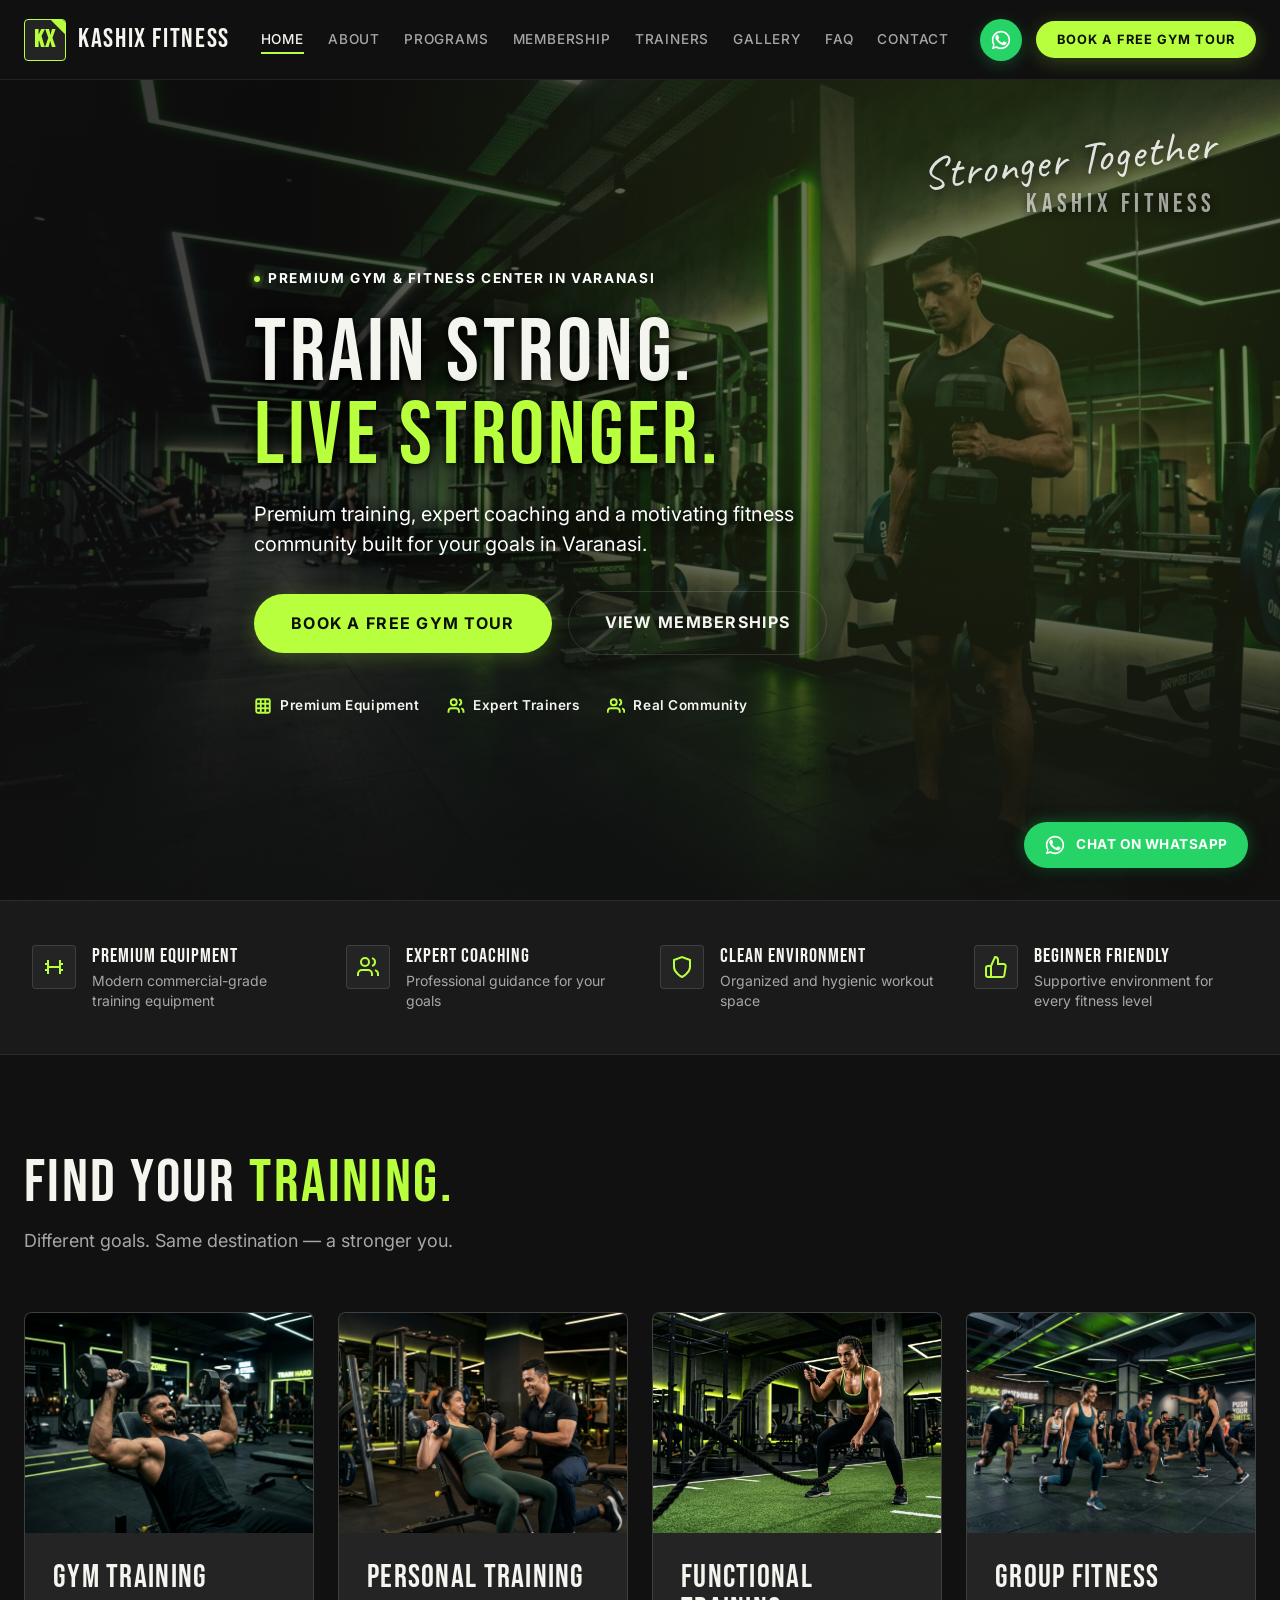
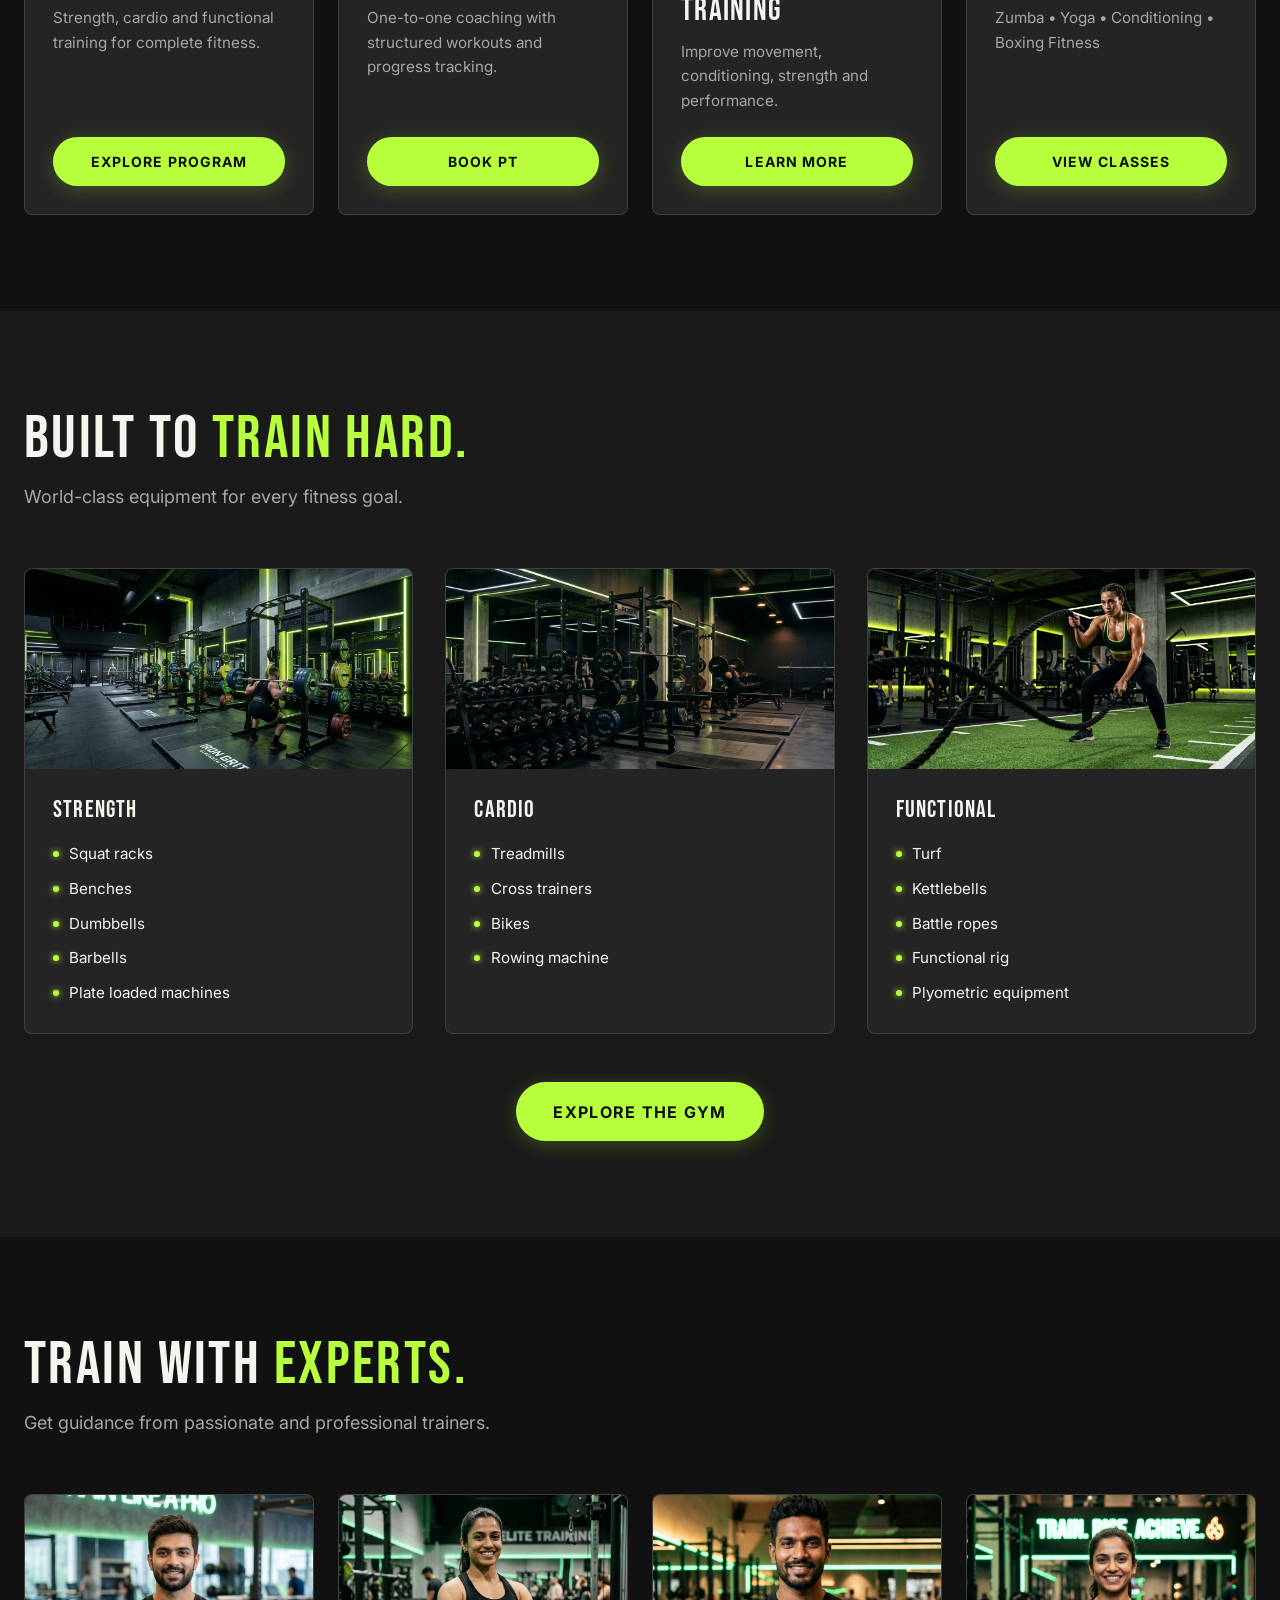
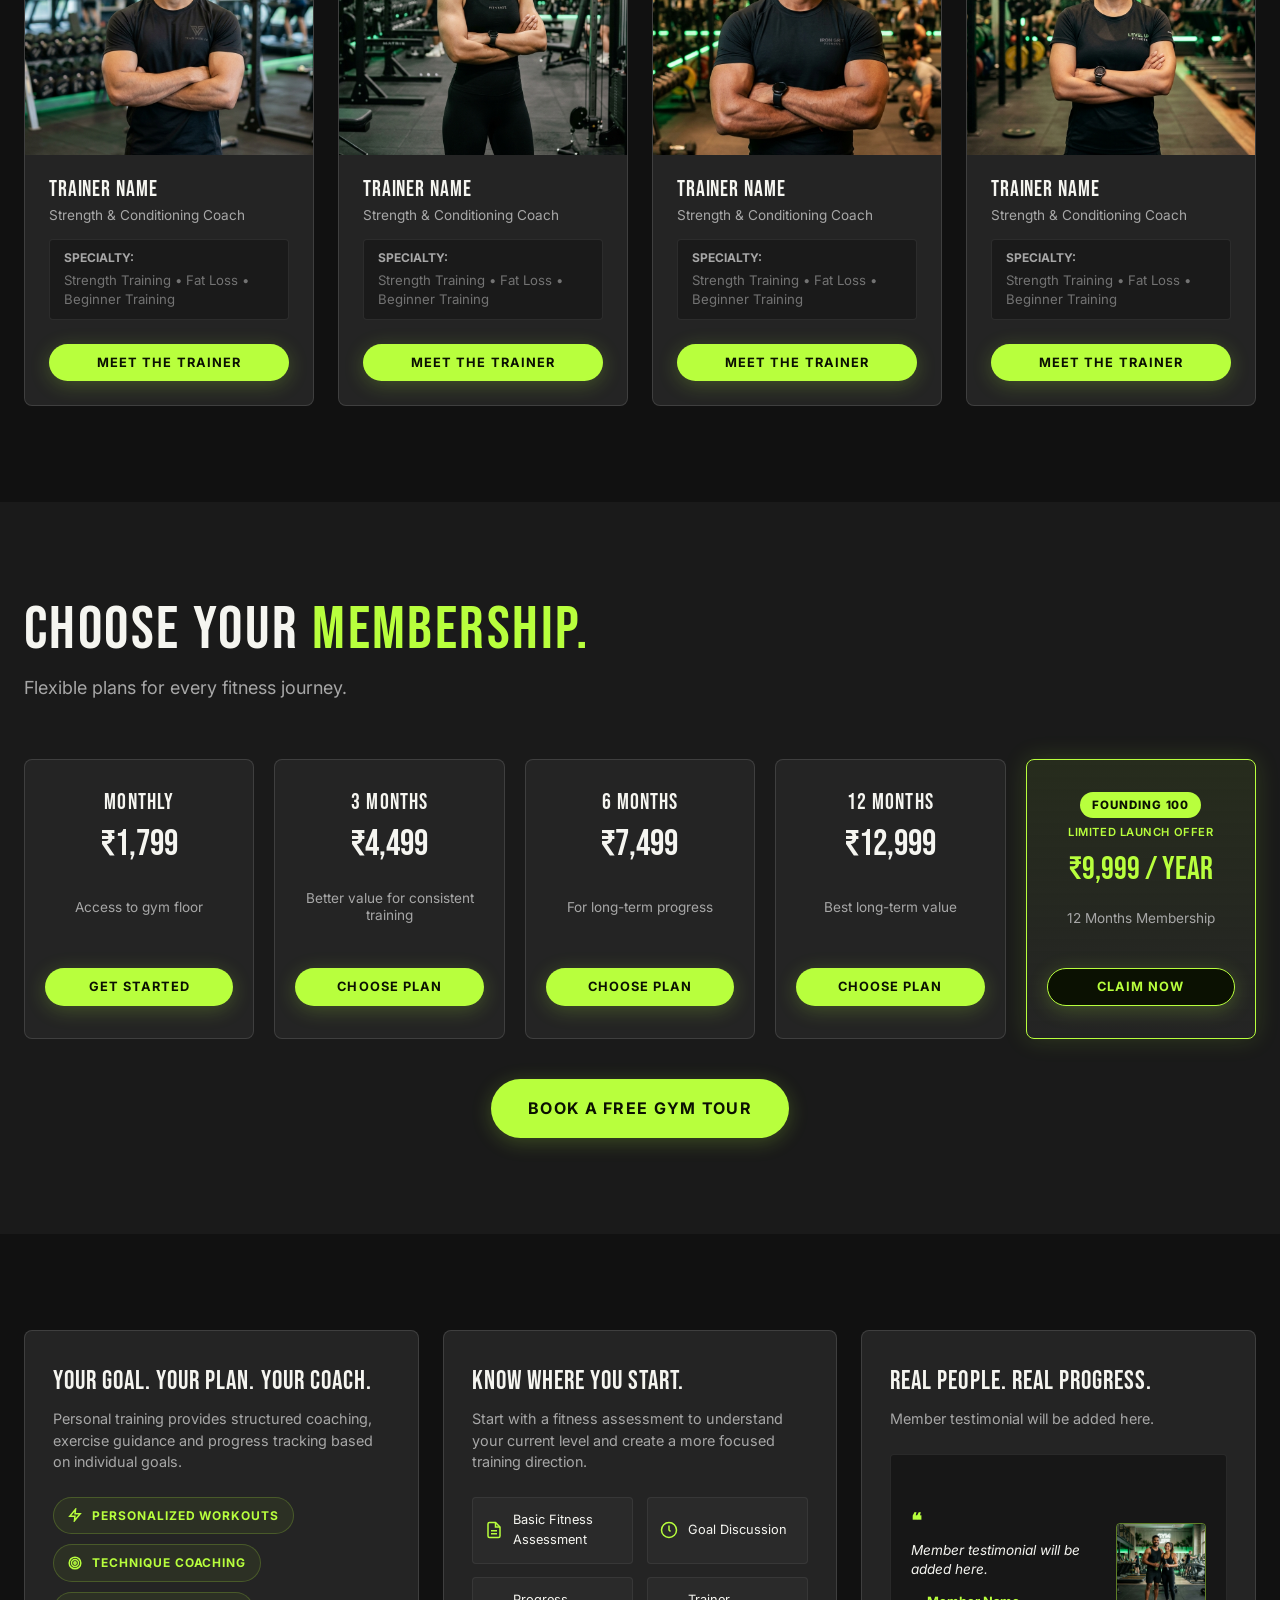
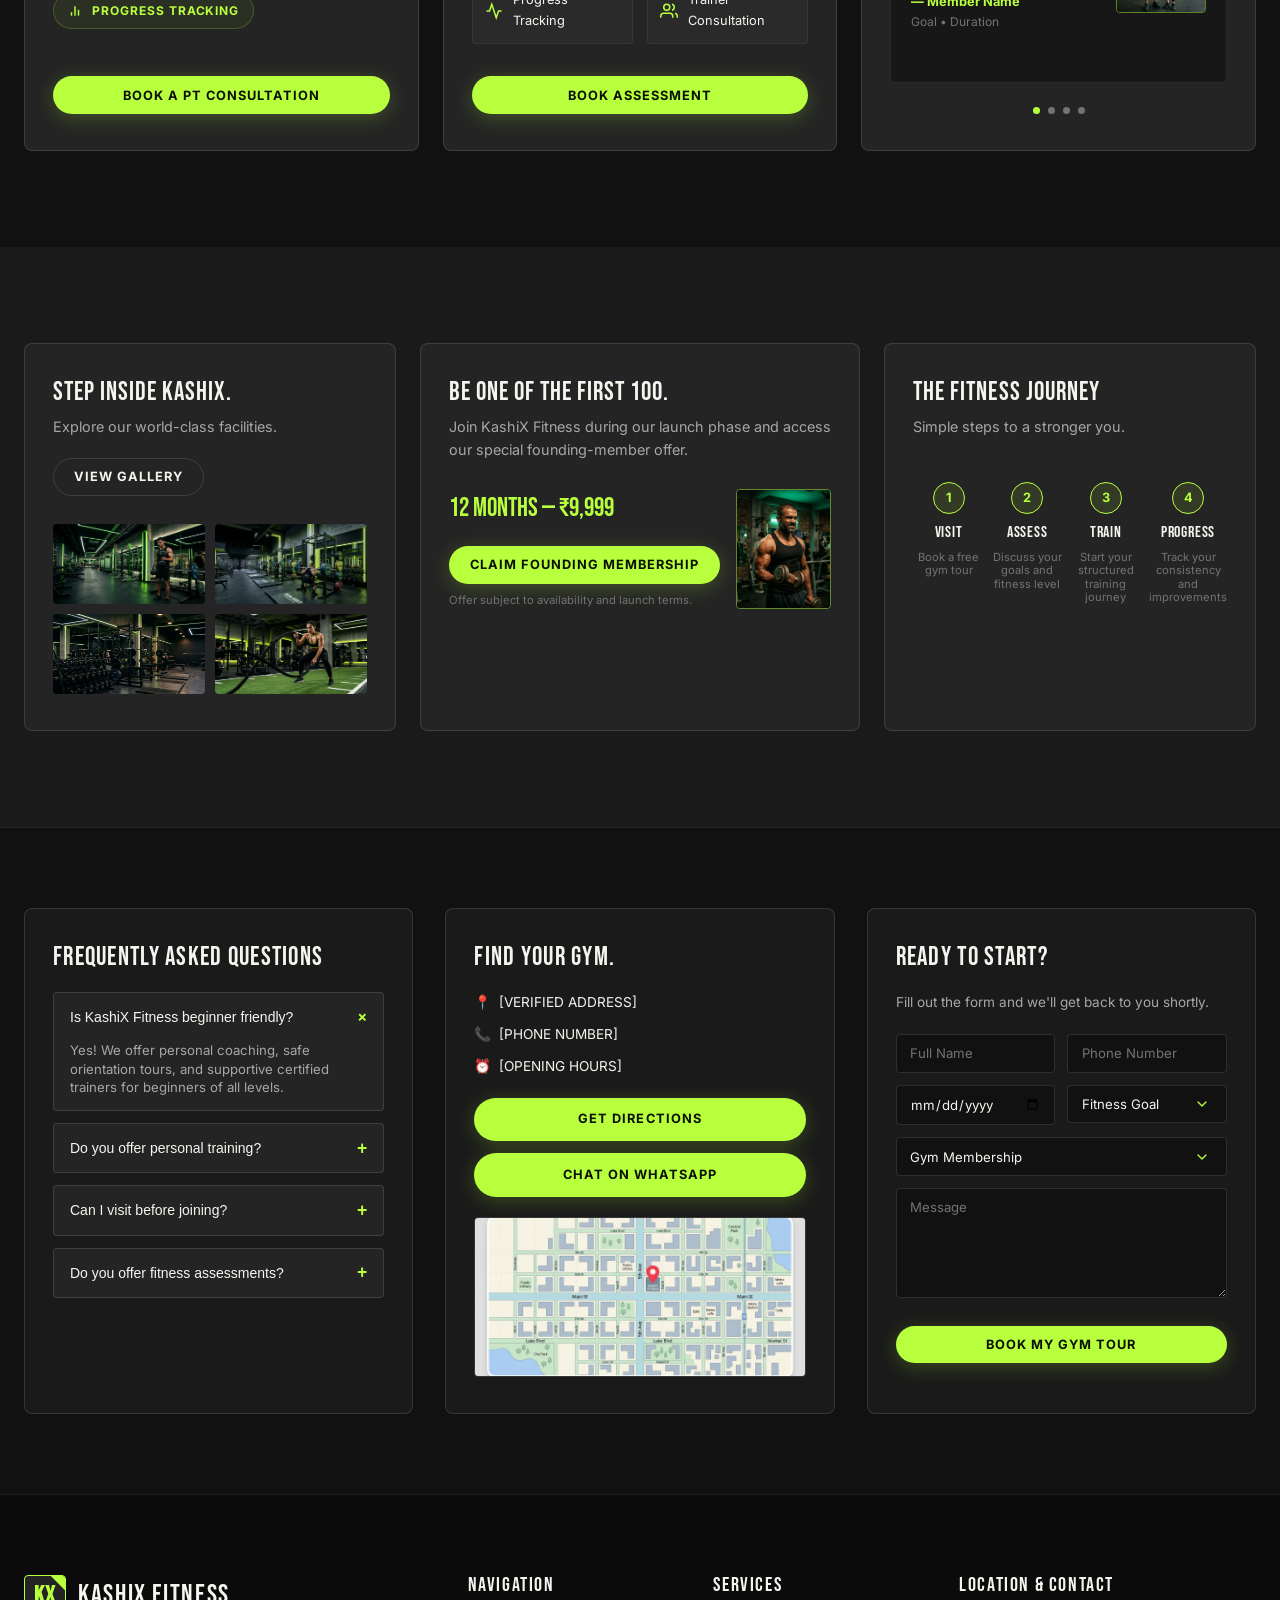
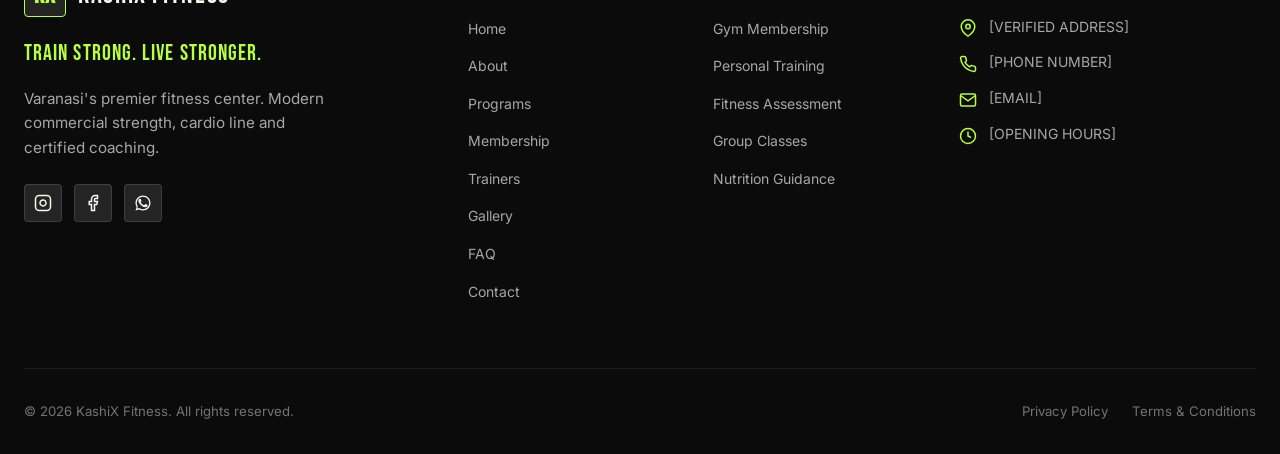
==== commit 95512851: "feat: complete website redesign to match mockup 1:1 with high-res assets, layout and styling" ====
--- a/index.html
+++ b/index.html
@@ -3,9 +3,9 @@
 <head>
   <meta charset="UTF-8">
   <meta name="viewport" content="width=device-width, initial-scale=1.0">
-  <title>KashiX Fitness | Varanasi Ka Premium Gym & Fitness Center</title>
-  <meta name="description" content="KashiX Fitness Varanasi ka modern fitness center hai jahan milta hai professional workout training, modern equipment, personal coaching aur ek motivating fitness community.">
-  <meta name="keywords" content="Gym in Varanasi, Fitness center in Varanasi, Best gym in Varanasi, Premium gym in Varanasi, Personal trainer in Varanasi, Fitness classes in Varanasi, Gym membership Varanasi">
+  <title>KashiX Fitness | Train Strong. Live Stronger. | Varanasi</title>
+  <meta name="description" content="KashiX Fitness Varanasi - Premium training, expert coaching and a motivating fitness community built for your goals in Varanasi.">
+  <meta name="keywords" content="Gym in Varanasi, Fitness center in Varanasi, Best gym in Varanasi, Premium gym in Varanasi, Personal trainer in Varanasi, Gym membership Varanasi">
   
   <!-- Favicon / Brand Icon -->
   <link rel="icon" href="data:image/svg+xml,<svg xmlns='http://www.w3.org/2000/svg' viewBox='0 0 100 100'><rect width='100' height='100' rx='20' fill='%23111111'/><text x='50%' y='68%' font-family='Arial Black, sans-serif' font-weight='900' font-size='50' fill='%23B8FF3D' text-anchor='middle'>KX</text></svg>">
@@ -25,7 +25,6 @@
         </div>
         <div class="brand-info">
           <span class="brand-title">KASHIX FITNESS</span>
-          <span class="brand-subline">VARANASI</span>
         </div>
       </a>
 
@@ -33,28 +32,29 @@
       <nav aria-label="Main Navigation">
         <ul class="nav-menu">
           <li><a href="index.html" class="nav-link active">Home</a></li>
-          <li><a href="about.html" class="nav-link">About</a></li>
-          <li><a href="programs.html" class="nav-link">Programs</a></li>
-          <li><a href="membership.html" class="nav-link">Membership</a></li>
-          <li><a href="trainers.html" class="nav-link">Trainers</a></li>
-          <li><a href="gallery.html" class="nav-link">Gallery</a></li>
-          <li><a href="faq.html" class="nav-link">FAQ</a></li>
-          <li><a href="contact.html" class="nav-link">Contact</a></li>
+          <li><a href="#about" class="nav-link">About</a></li>
+          <li><a href="#programs" class="nav-link">Programs</a></li>
+          <li><a href="#membership" class="nav-link">Membership</a></li>
+          <li><a href="#trainers" class="nav-link">Trainers</a></li>
+          <li><a href="#gallery" class="nav-link">Gallery</a></li>
+          <li><a href="#faq" class="nav-link">FAQ</a></li>
+          <li><a href="#contact" class="nav-link">Contact</a></li>
         </ul>
       </nav>
 
       <!-- Navigation Actions -->
       <div class="nav-actions">
-        <a href="https://wa.me/?text=Hi%20KashiX%20Fitness%2C%20mujhe%20gym%20membership%20aur%20free%20gym%20tour%20ke%20baare%20mein%20jaanna%20hai." target="_blank" rel="noopener noreferrer" class="btn btn-whatsapp btn-sm btn-whatsapp-desktop" aria-label="Chat on WhatsApp">
-          <svg width="18" height="18" viewBox="0 0 24 24" fill="currentColor">
+        <!-- Circular WhatsApp Button -->
+        <a href="https://wa.me/?text=Hi%20KashiX%20Fitness%2C%20I%20would%20like%20to%20book%20a%20free%20gym%20tour." target="_blank" rel="noopener noreferrer" class="btn-whatsapp-circle" aria-label="Chat on WhatsApp">
+          <svg width="22" height="22" viewBox="0 0 24 24" fill="currentColor">
             <path d="M17.472 14.382c-.301-.15-1.78-.878-2.056-.979-.276-.101-.477-.15-.678.15-.201.3-.778.979-.954 1.18-.176.201-.352.226-.653.076-.301-.15-1.272-.469-2.423-1.496-.895-.798-1.5-1.784-1.676-2.085-.176-.301-.019-.464.132-.614.135-.135.301-.351.452-.527.15-.176.201-.301.301-.502.101-.201.05-.376-.025-.527-.075-.15-.678-1.632-.929-2.234-.244-.588-.492-.508-.678-.517l-.578-.01c-.201 0-.527.075-.803.376s-1.054 1.029-1.054 2.511c0 1.482 1.079 2.912 1.23 3.113.15.201 2.124 3.243 5.146 4.549.719.311 1.28.497 1.717.636.721.229 1.378.197 1.898.119.58-.088 1.78-.727 2.031-1.43.251-.703.251-1.305.176-1.43-.075-.125-.276-.201-.577-.351z"/>
             <path d="M12 2C6.477 2 2 6.477 2 12c0 1.89.525 3.66 1.438 5.168L2 22l4.98-1.305C8.42 21.536 10.15 22 12 22c5.523 0 10-4.477 10-10S17.523 2 12 2zm0 18.2c-1.64 0-3.17-.48-4.47-1.3l-.32-.2-2.96.77.79-2.88-.21-.34A8.16 8.16 0 0 1 3.8 12c0-4.52 3.68-8.2 8.2-8.2 4.52 0 8.2 3.68 8.2 8.2 0 4.52-3.68 8.2-8.2 8.2z"/>
           </svg>
-          WHATSAPP
         </a>
 
+        <!-- Header CTA Pill Button -->
         <button type="button" class="btn btn-primary btn-sm" data-open-modal="tour" id="headerCtaBtn">
-          FREE GYM TOUR BOOK KAREIN
+          BOOK A FREE GYM TOUR
         </button>
 
         <!-- Mobile Hamburger Trigger -->
@@ -86,541 +86,517 @@
       </div>
       <ul class="mobile-nav-links">
         <li><a href="index.html" class="active">Home</a></li>
-        <li><a href="about.html">About</a></li>
-        <li><a href="programs.html">Programs</a></li>
-        <li><a href="membership.html">Membership</a></li>
-        <li><a href="personal-training.html">Personal Training</a></li>
-        <li><a href="trainers.html">Trainers</a></li>
-        <li><a href="gallery.html">Gallery</a></li>
-        <li><a href="faq.html">FAQ</a></li>
-        <li><a href="contact.html">Contact</a></li>
+        <li><a href="#about">About</a></li>
+        <li><a href="#programs">Programs</a></li>
+        <li><a href="#membership">Membership</a></li>
+        <li><a href="#trainers">Trainers</a></li>
+        <li><a href="#gallery">Gallery</a></li>
+        <li><a href="#faq">FAQ</a></li>
+        <li><a href="#contact">Contact</a></li>
       </ul>
     </div>
     <div style="display: flex; flex-direction: column; gap: 0.75rem; margin-top: 2rem;">
-      <button type="button" class="btn btn-primary btn-block" data-open-modal="tour">FREE GYM TOUR BOOK KAREIN</button>
-      <a href="https://wa.me/?text=Hi%20KashiX%20Fitness%2C%20mujhe%20gym%20membership%20aur%20free%20gym%20tour%20ke%20baare%20mein%20jaanna%20hai." target="_blank" rel="noopener noreferrer" class="btn btn-whatsapp btn-block">CHAT ON WHATSAPP</a>
+      <button type="button" class="btn btn-primary btn-block" data-open-modal="tour">BOOK A FREE GYM TOUR</button>
+      <a href="https://wa.me/?text=Hi%20KashiX%20Fitness%2C%20I%20would%20like%20to%20book%20a%20free%20gym%20tour." target="_blank" rel="noopener noreferrer" class="btn btn-whatsapp btn-block">CHAT ON WHATSAPP</a>
     </div>
   </aside>
 
-  <!-- ==================== 7. HOMEPAGE HERO SECTION ==================== -->
+  <!-- ==================== HERO SECTION ==================== -->
   <section class="hero-section" aria-label="Hero Section">
     <div class="hero-bg-media">
       <img src="images/hero_gym.jpg" alt="KashiX Fitness modern gym floor in Varanasi" loading="eager">
     </div>
     <div class="hero-overlay"></div>
 
+    <!-- Hero Watermark Top Right -->
+    <div class="hero-watermark">
+      <span class="hero-watermark-script">Stronger Together</span>
+      <span class="hero-watermark-brand">KASHIX FITNESS</span>
+    </div>
+
     <div class="container hero-content">
-      <div class="eyebrow">Varanasi Ka Apna World-Class Fitness Center</div>
+      <div class="eyebrow" style="border: none; background: transparent; padding-left: 0; font-size: 0.85rem; letter-spacing: 0.12em; color: #ffffff;">
+        PREMIUM GYM &amp; FITNESS CENTER IN VARANASI
+      </div>
       <h1 class="hero-title">
         TRAIN STRONG.<br>
-        <span class="text-lime">BANEN REAL STRONG.</span>
+        <span class="text-lime">LIVE STRONGER.</span>
       </h1>
       <p class="hero-description">
-        World-class equipment, certified coaches aur motivating fitness community — jo banaye aapki fitness journey ko consistent aur powerful, right here in Varanasi.
+        Premium training, expert coaching and a motivating fitness community built for your goals in Varanasi.
       </p>
 
       <div class="hero-cta-group">
         <button type="button" class="btn btn-primary btn-lg" data-open-modal="tour" id="heroTourCta">
-          FREE GYM TOUR BOOK KAREIN
-          <svg width="20" height="20" viewBox="0 0 24 24" fill="none" stroke="currentColor" stroke-width="2.5" stroke-linecap="round" stroke-linejoin="round">
-            <line x1="5" y1="12" x2="19" y2="12"></line>
-            <polyline points="12 5 19 12 12 19"></polyline>
-          </svg>
+          BOOK A FREE GYM TOUR
         </button>
 
-        <a href="membership.html" class="btn btn-secondary btn-lg" id="heroMembershipCta">
-          MEMBERSHIP PLANS DEKHEIN
+        <a href="#membership" class="btn btn-secondary btn-lg" id="heroMembershipCta">
+          VIEW MEMBERSHIPS
         </a>
       </div>
 
-      <div class="hero-trust-bar">
-        <span>Commercial Equipment &bull; Certified Trainers &bull; 100% Clean &amp; Hygienic</span>
+      <!-- Trust row with lime icons -->
+      <div class="hero-trust-row">
+        <div class="hero-trust-item">
+          <svg width="18" height="18" viewBox="0 0 24 24" fill="none" stroke="currentColor" stroke-width="2.5"><rect x="3" y="3" width="18" height="18" rx="2"/><line x1="9" y1="3" x2="9" y2="21"/><line x1="15" y1="3" x2="15" y2="21"/><line x1="3" y1="9" x2="21" y2="9"/><line x1="3" y1="15" x2="21" y2="15"/></svg>
+          <span>Premium Equipment</span>
+        </div>
+        <div class="hero-trust-item">
+          <svg width="18" height="18" viewBox="0 0 24 24" fill="none" stroke="currentColor" stroke-width="2.5"><path d="M16 21v-2a4 4 0 0 0-4-4H6a4 4 0 0 0-4 4v2"/><circle cx="9" cy="7" r="4"/><path d="M22 21v-2a4 4 0 0 0-3-3.87M16 3.13a4 4 0 0 1 0 7.75"/></svg>
+          <span>Expert Trainers</span>
+        </div>
+        <div class="hero-trust-item">
+          <svg width="18" height="18" viewBox="0 0 24 24" fill="none" stroke="currentColor" stroke-width="2.5"><path d="M17 21v-2a4 4 0 0 0-4-4H5a4 4 0 0 0-4 4v2"/><circle cx="9" cy="7" r="4"/><path d="M23 21v-2a4 4 0 0 0-3-3.87"/><path d="M16 3.13a4 4 0 0 1 0 7.75"/></svg>
+          <span>Real Community</span>
+        </div>
       </div>
     </div>
   </section>
 
-  <!-- ==================== 8. TRUST / BENEFIT STRIP ==================== -->
+  <!-- ==================== BENEFITS STRIP ==================== -->
   <section class="benefit-strip" aria-label="Key Benefits">
     <div class="container">
       <div class="benefit-grid">
         <!-- Benefit 1 -->
         <div class="benefit-item">
           <div class="benefit-icon-wrapper" aria-hidden="true">
-            <svg width="24" height="24" viewBox="0 0 24 24" fill="none" stroke="currentColor" stroke-width="2" stroke-linecap="round" stroke-linejoin="round">
-              <path d="M6 5v14M18 5v14M3 9h3M18 9h3M3 15h3M18 15h3M6 12h12"/>
-            </svg>
+            <svg width="24" height="24" viewBox="0 0 24 24" fill="none" stroke="currentColor" stroke-width="2"><path d="M6 5v14M18 5v14M3 9h3M18 9h3M3 15h3M18 15h3M6 12h12"/></svg>
           </div>
           <div>
             <h3 class="benefit-title">PREMIUM EQUIPMENT</h3>
-            <p class="benefit-desc">Commercial-grade latest machines aur heavy-duty weights</p>
+            <p class="benefit-desc">Modern commercial-grade training equipment</p>
           </div>
         </div>
 
         <!-- Benefit 2 -->
         <div class="benefit-item">
           <div class="benefit-icon-wrapper" aria-hidden="true">
-            <svg width="24" height="24" viewBox="0 0 24 24" fill="none" stroke="currentColor" stroke-width="2" stroke-linecap="round" stroke-linejoin="round">
-              <path d="M16 21v-2a4 4 0 0 0-4-4H6a4 4 0 0 0-4 4v2"/>
-              <circle cx="9" cy="7" r="4"/>
-              <path d="M22 21v-2a4 4 0 0 0-3-3.87M16 3.13a4 4 0 0 1 0 7.75"/>
-            </svg>
+            <svg width="24" height="24" viewBox="0 0 24 24" fill="none" stroke="currentColor" stroke-width="2"><path d="M16 21v-2a4 4 0 0 0-4-4H6a4 4 0 0 0-4 4v2"/><circle cx="9" cy="7" r="4"/><path d="M22 21v-2a4 4 0 0 0-3-3.87M16 3.13a4 4 0 0 1 0 7.75"/></svg>
           </div>
           <div>
             <h3 class="benefit-title">EXPERT COACHING</h3>
-            <p class="benefit-desc">Certified coaches se guidance aur safe lifting technique</p>
+            <p class="benefit-desc">Professional guidance for your goals</p>
           </div>
         </div>
 
         <!-- Benefit 3 -->
         <div class="benefit-item">
           <div class="benefit-icon-wrapper" aria-hidden="true">
-            <svg width="24" height="24" viewBox="0 0 24 24" fill="none" stroke="currentColor" stroke-width="2" stroke-linecap="round" stroke-linejoin="round">
-              <path d="M12 22s8-4 8-10V5l-8-3-8 3v7c0 6 8 10 8 10z"/>
-            </svg>
+            <svg width="24" height="24" viewBox="0 0 24 24" fill="none" stroke="currentColor" stroke-width="2"><path d="M12 22s8-4 8-10V5l-8-3-8 3v7c0 6 8 10 8 10z"/></svg>
           </div>
           <div>
-            <h3 class="benefit-title">CLEAN &amp; HYGIENIC</h3>
-            <p class="benefit-desc">Spotless, well-sanitized aur organized workout space</p>
+            <h3 class="benefit-title">CLEAN ENVIRONMENT</h3>
+            <p class="benefit-desc">Organized and hygienic workout space</p>
           </div>
         </div>
 
         <!-- Benefit 4 -->
         <div class="benefit-item">
           <div class="benefit-icon-wrapper" aria-hidden="true">
-            <svg width="24" height="24" viewBox="0 0 24 24" fill="none" stroke="currentColor" stroke-width="2" stroke-linecap="round" stroke-linejoin="round">
-              <path d="M14 9V5a3 3 0 0 0-3-3l-4 9v11h11.28a2 2 0 0 0 2-1.7l1.38-9a2 2 0 0 0-2-2.3zM7 22H4a2 2 0 0 1-2-2v-7a2 2 0 0 1 2-2h3"/>
-            </svg>
+            <svg width="24" height="24" viewBox="0 0 24 24" fill="none" stroke="currentColor" stroke-width="2"><path d="M14 9V5a3 3 0 0 0-3-3l-4 9v11h11.28a2 2 0 0 0 2-1.7l1.38-9a2 2 0 0 0-2-2.3zM7 22H4a2 2 0 0 1-2-2v-7a2 2 0 0 1 2-2h3"/></svg>
           </div>
           <div>
             <h3 class="benefit-title">BEGINNER FRIENDLY</h3>
-            <p class="benefit-desc">Beginners ke liye supportive aur welcoming environment</p>
+            <p class="benefit-desc">Supportive environment for every fitness level</p>
           </div>
         </div>
       </div>
     </div>
   </section>
 
-  <!-- ==================== 9. WHY KASHIX FITNESS ==================== -->
-  <section class="section section-dark" id="about-overview">
+  <!-- ==================== FIND YOUR TRAINING ==================== -->
+  <section class="section section-dark" id="programs">
     <div class="container">
-      <div class="section-header text-center">
-        <div class="eyebrow">The KashiX Advantage</div>
-        <h2>SIRF GYM NAHI, REAL FITNESS COMMUNITY.</h2>
-        <p class="section-subtitle">
-          KashiX Fitness design kiya gaya hai aapki workout routine ko consistent, disciplined aur motivating rakhne ke liye — chahe aap pehli baar workout shuru kar rahe hon ya agla fitness level achieve karna chahte hon.
-        </p>
+      <div class="section-header">
+        <h2>FIND YOUR <span class="text-lime">TRAINING.</span></h2>
+        <p class="section-subtitle">Different goals. Same destination — a stronger you.</p>
       </div>
 
       <div class="grid-4">
-        <!-- Feature Card 1 -->
-        <div class="feature-card">
-          <span class="feature-number">01</span>
-          <h3>TRAIN WITH PURPOSE</h3>
-          <p>Aapke specific fitness goals ke hisaab se planned workouts, taaki gym mein bitaye har minute ka solid result mile.</p>
-        </div>
-
-        <!-- Feature Card 2 -->
-        <div class="feature-card">
-          <span class="feature-number">02</span>
-          <h3>BUILD REAL STRENGTH</h3>
-          <p>Top-quality equipment aur safe biomechanics ke saath develop karein authentic physical strength aur joint safety.</p>
-        </div>
-
-        <!-- Feature Card 3 -->
-        <div class="feature-card">
-          <span class="feature-number">03</span>
-          <h3>GET EXPERT GUIDANCE</h3>
-          <p>Certified trainers se seekhein right posture, proper form aur consistent progression bina injury ke risk ke.</p>
-        </div>
-
-        <!-- Feature Card 4 -->
-        <div class="feature-card">
-          <span class="feature-number">04</span>
-          <h3>MOTIVATING COMMUNITY</h3>
-          <p>Ek disciplined aur uplifting mahaul jo aapko har roz workout aane aur consistently grow karne ke liye inspire karega.</p>
-        </div>
-      </div>
-    </div>
-  </section>
-
-  <!-- ==================== 10. PROGRAMS SECTION ==================== -->
-  <section class="section section-charcoal" id="programs-overview">
-    <div class="container">
-      <div class="section-header text-center">
-        <div class="eyebrow">Hamare Training Programs</div>
-        <h2>APNA WORKOUT STYLE CHUNEIN.</h2>
-        <p class="section-subtitle">
-          Strength building se lekar high-energy cardio aur functional fitness tak — explore karein Varanasi ke active lifestyle ke liye crafted training programs.
-        </p>
-      </div>
-
-      <div class="grid-4">
-        <!-- Program 1 -->
+        <!-- Card 1: Gym Training -->
         <div class="program-card">
           <div class="program-card-img">
-            <img src="images/equipment_zone.jpg" alt="Gym Training zone at KashiX Fitness" loading="lazy">
+            <img src="images/gym_training.jpg" alt="Gym Training at KashiX Fitness" loading="lazy">
           </div>
           <div class="program-card-body">
-            <h3>GYM &amp; STRENGTH TRAINING</h3>
-            <p>Strength, muscle building aur complete athletic stamina ke liye full floor access.</p>
-            <a href="programs.html#gym-training" class="btn btn-secondary btn-block">EXPLORE PROGRAM</a>
-          </div>
-        </div>
-
-        <!-- Program 2 -->
+            <h3>GYM TRAINING</h3>
+            <p>Strength, cardio and functional training for complete fitness.</p>
+            <button type="button" class="btn btn-primary btn-block" data-open-modal="tour" data-service="Gym Training">EXPLORE PROGRAM</button>
+          </div>
+        </div>
+
+        <!-- Card 2: Personal Training -->
         <div class="program-card">
           <div class="program-card-img">
-            <img src="images/trainer_coaching.jpg" alt="Personal Training coaching session" loading="lazy">
+            <img src="images/trainer_coaching.jpg" alt="Personal Training at KashiX Fitness" loading="lazy">
           </div>
           <div class="program-card-body">
             <h3>PERSONAL TRAINING</h3>
-            <p>1-on-1 dedicated coaching, tailored diet advice, daily form correction aur continuous progress tracking.</p>
-            <a href="personal-training.html" class="btn btn-primary btn-block">BOOK PT</a>
-          </div>
-        </div>
-
-        <!-- Program 3 -->
+            <p>One-to-one coaching with structured workouts and progress tracking.</p>
+            <button type="button" class="btn btn-primary btn-block" data-open-modal="tour" data-service="Personal Training">BOOK PT</button>
+          </div>
+        </div>
+
+        <!-- Card 3: Functional Training -->
         <div class="program-card">
           <div class="program-card-img">
-            <img src="images/hero_gym.jpg" alt="Functional Training floor at KashiX" loading="lazy">
+            <img src="images/functional_training.jpg" alt="Functional Training at KashiX Fitness" loading="lazy">
           </div>
           <div class="program-card-body">
             <h3>FUNCTIONAL TRAINING</h3>
-            <p>Daily mobility, core strength, dynamic energy aur joint health improve karne ke modern workouts.</p>
-            <a href="programs.html#functional-training" class="btn btn-secondary btn-block">AUR JAANIYE</a>
-          </div>
-        </div>
-
-        <!-- Program 4 -->
+            <p>Improve movement, conditioning, strength and performance.</p>
+            <button type="button" class="btn btn-primary btn-block" data-open-modal="tour" data-service="Functional Training">LEARN MORE</button>
+          </div>
+        </div>
+
+        <!-- Card 4: Group Fitness -->
         <div class="program-card">
           <div class="program-card-img">
-            <img src="images/group_fitness.jpg" alt="Group Fitness conditioning class" loading="lazy">
+            <img src="images/group_fitness.jpg" alt="Group Fitness at KashiX Fitness" loading="lazy">
           </div>
           <div class="program-card-body">
             <h3>GROUP FITNESS</h3>
-            <p>High-energy group workouts jo workout ko exciting banate hain: Zumba, Yoga, HIIT aur Conditioning.</p>
-            <a href="programs.html#group-fitness" class="btn btn-secondary btn-block">CLASSES DEKHEIN</a>
+            <p>Zumba &bull; Yoga &bull; Conditioning &bull; Boxing Fitness</p>
+            <button type="button" class="btn btn-primary btn-block" data-open-modal="tour" data-service="Group Fitness">VIEW CLASSES</button>
           </div>
         </div>
       </div>
     </div>
   </section>
 
-  <!-- ==================== 11. EQUIPMENT SHOWCASE ==================== -->
-  <section class="section section-dark" id="equipment-overview">
+  <!-- ==================== BUILT TO TRAIN HARD ==================== -->
+  <section class="section section-charcoal" id="equipment">
     <div class="container">
-      <div class="section-header text-center">
-        <div class="eyebrow">Commercial Grade Facility</div>
-        <h2>BUILT TO TRAIN HARD.</h2>
-        <p class="section-subtitle">
-          Hum heavy-duty commercial equipment provide karte hain taaki aapko mile maximum biomechanical safety, smooth resistance aur durable workout experience.
-        </p>
-      </div>
-
-      <div class="grid-3">
-        <!-- Category 1: Strength -->
-        <div class="equipment-category-card">
-          <div style="display: flex; align-items: center; gap: 0.75rem; margin-bottom: 1rem;">
-            <div class="benefit-icon-wrapper">
-              <svg width="22" height="22" viewBox="0 0 24 24" fill="none" stroke="currentColor" stroke-width="2"><path d="M6 5v14M18 5v14M3 9h3M18 9h3M3 15h3M18 15h3M6 12h12"/></svg>
-            </div>
-            <h3 style="margin: 0;">STRENGTH ZONE</h3>
-          </div>
-          <p style="font-size: 0.9rem; color: var(--text-muted);">Muscle building, progressive overload aur powerlifting ke liye complete setup.</p>
-          <ul class="equipment-list">
-            <li><svg width="18" height="18" viewBox="0 0 24 24" fill="none" stroke="currentColor" stroke-width="2.5"><polyline points="20 6 9 17 4 12"/></svg> Olympic Squat Racks &amp; Power Cages</li>
-            <li><svg width="18" height="18" viewBox="0 0 24 24" fill="none" stroke="currentColor" stroke-width="2.5"><polyline points="20 6 9 17 4 12"/></svg> Adjustable &amp; Flat Heavy-Duty Benches</li>
-            <li><svg width="18" height="18" viewBox="0 0 24 24" fill="none" stroke="currentColor" stroke-width="2.5"><polyline points="20 6 9 17 4 12"/></svg> Complete Dumbbell Sets (2.5kg – 50kg)</li>
-            <li><svg width="18" height="18" viewBox="0 0 24 24" fill="none" stroke="currentColor" stroke-width="2.5"><polyline points="20 6 9 17 4 12"/></svg> Calibrated Barbells &amp; Bumper Plates</li>
-            <li><svg width="18" height="18" viewBox="0 0 24 24" fill="none" stroke="currentColor" stroke-width="2.5"><polyline points="20 6 9 17 4 12"/></svg> Plate-Loaded Isolateral Machines</li>
-          </ul>
-        </div>
-
-        <!-- Category 2: Cardio -->
-        <div class="equipment-category-card">
-          <div style="display: flex; align-items: center; gap: 0.75rem; margin-bottom: 1rem;">
-            <div class="benefit-icon-wrapper">
-              <svg width="22" height="22" viewBox="0 0 24 24" fill="none" stroke="currentColor" stroke-width="2"><path d="M22 12h-4l-3 9L9 3l-3 9H2"/></svg>
-            </div>
-            <h3 style="margin: 0;">CARDIO SUITE</h3>
-          </div>
-          <p style="font-size: 0.9rem; color: var(--text-muted);">Stamina aur calorie burn ke liye high-efficiency biometric cardio machines.</p>
-          <ul class="equipment-list">
-            <li><svg width="18" height="18" viewBox="0 0 24 24" fill="none" stroke="currentColor" stroke-width="2.5"><polyline points="20 6 9 17 4 12"/></svg> Commercial Shock-Absorbent Treadmills</li>
-            <li><svg width="18" height="18" viewBox="0 0 24 24" fill="none" stroke="currentColor" stroke-width="2.5"><polyline points="20 6 9 17 4 12"/></svg> Low-Impact Elliptical Cross Trainers</li>
-            <li><svg width="18" height="18" viewBox="0 0 24 24" fill="none" stroke="currentColor" stroke-width="2.5"><polyline points="20 6 9 17 4 12"/></svg> Magnetic Upright &amp; Spin Bikes</li>
-            <li><svg width="18" height="18" viewBox="0 0 24 24" fill="none" stroke="currentColor" stroke-width="2.5"><polyline points="20 6 9 17 4 12"/></svg> Air Rowing Ergometers</li>
-            <li><svg width="18" height="18" viewBox="0 0 24 24" fill="none" stroke="currentColor" stroke-width="2.5"><polyline points="20 6 9 17 4 12"/></svg> Stair Climbers &amp; Steppers</li>
-          </ul>
-        </div>
-
-        <!-- Category 3: Functional -->
-        <div class="equipment-category-card">
-          <div style="display: flex; align-items: center; gap: 0.75rem; margin-bottom: 1rem;">
-            <div class="benefit-icon-wrapper">
-              <svg width="22" height="22" viewBox="0 0 24 24" fill="none" stroke="currentColor" stroke-width="2"><polygon points="12 2 2 7 12 12 22 7 12 2"/><polyline points="2 17 12 22 22 17"/><polyline points="2 12 12 17 22 12"/></svg>
-            </div>
-            <h3 style="margin: 0;">FUNCTIONAL TURF</h3>
-          </div>
-          <p style="font-size: 0.9rem; color: var(--text-muted);">Agility, core power aur explosive athletic conditioning ka dedicated zone.</p>
-          <ul class="equipment-list">
-            <li><svg width="18" height="18" viewBox="0 0 24 24" fill="none" stroke="currentColor" stroke-width="2.5"><polyline points="20 6 9 17 4 12"/></svg> Premium Indoor Sprint &amp; Sled Turf</li>
-            <li><svg width="18" height="18" viewBox="0 0 24 24" fill="none" stroke="currentColor" stroke-width="2.5"><polyline points="20 6 9 17 4 12"/></svg> Cast Iron Competition Kettlebells</li>
-            <li><svg width="18" height="18" viewBox="0 0 24 24" fill="none" stroke="currentColor" stroke-width="2.5"><polyline points="20 6 9 17 4 12"/></svg> Heavy-Duty Battle Ropes &amp; Anchors</li>
-            <li><svg width="18" height="18" viewBox="0 0 24 24" fill="none" stroke="currentColor" stroke-width="2.5"><polyline points="20 6 9 17 4 12"/></svg> Multi-Station Functional Rig</li>
-            <li><svg width="18" height="18" viewBox="0 0 24 24" fill="none" stroke="currentColor" stroke-width="2.5"><polyline points="20 6 9 17 4 12"/></svg> Plyometric Jump Boxes &amp; Med Balls</li>
-          </ul>
-        </div>
-      </div>
-
-      <div style="text-align: center; margin-top: 3.5rem;">
-        <a href="gallery.html" class="btn btn-outline-lime btn-lg">
-          GYM FLOOR PHOTOS DEKHEIN
-          <svg width="18" height="18" viewBox="0 0 24 24" fill="none" stroke="currentColor" stroke-width="2.5"><polyline points="9 18 15 12 9 6"/></svg>
-        </a>
+      <div class="section-header">
+        <h2>BUILT TO <span class="text-lime">TRAIN HARD.</span></h2>
+        <p class="section-subtitle">World-class equipment for every fitness goal.</p>
+      </div>
+
+      <div class="equipment-showcase-grid">
+        <!-- Col 1: Strength -->
+        <div class="equipment-showcase-card">
+          <div class="equipment-showcase-img">
+            <img src="images/strength_zone.jpg" alt="Strength Equipment Zone at KashiX Fitness" loading="lazy">
+          </div>
+          <div class="equipment-showcase-content">
+            <h3>STRENGTH</h3>
+            <ul class="equipment-bullet-list">
+              <li>Squat racks</li>
+              <li>Benches</li>
+              <li>Dumbbells</li>
+              <li>Barbells</li>
+              <li>Plate loaded machines</li>
+            </ul>
+          </div>
+        </div>
+
+        <!-- Col 2: Cardio -->
+        <div class="equipment-showcase-card">
+          <div class="equipment-showcase-img">
+            <img src="images/equipment_zone.jpg" alt="Cardio Zone at KashiX Fitness" loading="lazy">
+          </div>
+          <div class="equipment-showcase-content">
+            <h3>CARDIO</h3>
+            <ul class="equipment-bullet-list">
+              <li>Treadmills</li>
+              <li>Cross trainers</li>
+              <li>Bikes</li>
+              <li>Rowing machine</li>
+            </ul>
+          </div>
+        </div>
+
+        <!-- Col 3: Functional -->
+        <div class="equipment-showcase-card">
+          <div class="equipment-showcase-img">
+            <img src="images/functional_training.jpg" alt="Functional Training Zone at KashiX Fitness" loading="lazy">
+          </div>
+          <div class="equipment-showcase-content">
+            <h3>FUNCTIONAL</h3>
+            <ul class="equipment-bullet-list">
+              <li>Turf</li>
+              <li>Kettlebells</li>
+              <li>Battle ropes</li>
+              <li>Functional rig</li>
+              <li>Plyometric equipment</li>
+            </ul>
+          </div>
+        </div>
+      </div>
+
+      <div style="text-align: center;">
+        <button type="button" class="btn btn-primary btn-lg" data-open-modal="tour">
+          EXPLORE THE GYM
+        </button>
       </div>
     </div>
   </section>
 
-  <!-- ==================== 12. TRAINER SECTION ==================== -->
-  <section class="section section-charcoal" id="trainers-overview">
+  <!-- ==================== TRAIN WITH EXPERTS ==================== -->
+  <section class="section section-dark" id="trainers">
     <div class="container">
-      <div class="section-header text-center">
-        <div class="eyebrow">Certified Coaching Staff</div>
-        <h2>EXPERTS KE SAATH WORKOUT KAREIN.</h2>
-        <p class="section-subtitle">
-          Hamare certified coaches exercise science, safe movement technique aur motivating guidance ke saath aapke fitness goals achieve karate hain.
-        </p>
-      </div>
-
-      <div class="grid-3">
-        <!-- Trainer Card 1 -->
-        <div class="trainer-card">
-          <div class="trainer-card-img">
-            <img src="images/trainer_placeholder.jpg" alt="Strength and Conditioning Coach at KashiX Fitness" loading="lazy">
-            <span class="trainer-card-badge">Certified Coach</span>
-          </div>
-          <div class="trainer-card-body">
-            <h3>[TRAINER NAME]</h3>
-            <div class="trainer-role">Strength &amp; Conditioning Coach</div>
+      <div class="section-header">
+        <h2>TRAIN WITH <span class="text-lime">EXPERTS.</span></h2>
+        <p class="section-subtitle">Get guidance from passionate and professional trainers.</p>
+      </div>
+
+      <div class="trainers-4-grid">
+        <!-- Trainer 1 -->
+        <div class="trainer-card-mockup">
+          <div class="trainer-img-wrap">
+            <img src="images/trainer_male_1.jpg" alt="Trainer at KashiX Fitness" loading="lazy">
+          </div>
+          <div class="trainer-info">
+            <h3>TRAINER NAME</h3>
+            <div class="trainer-title">Strength &amp; Conditioning Coach</div>
             <div class="trainer-specialty">
               <strong>Specialty:</strong>
               Strength Training &bull; Fat Loss &bull; Beginner Training
             </div>
-            <p class="trainer-bio">
-              Barbell fundamental lifts, safe joint mechanics aur solid progressive overload sikhane mein specialized, Varanasi ke daily lifestyle ke anusaar.
-            </p>
-            <a href="trainers.html" class="btn btn-secondary btn-block">COACH SE MILEIN</a>
-          </div>
-        </div>
-
-        <!-- Trainer Card 2 -->
-        <div class="trainer-card">
-          <div class="trainer-card-img">
-            <img src="images/trainer_coaching.jpg" alt="Functional & Mobility Specialist at KashiX" loading="lazy">
-            <span class="trainer-card-badge">Movement Coach</span>
-          </div>
-          <div class="trainer-card-body">
-            <h3>[TRAINER NAME]</h3>
-            <div class="trainer-role">Functional &amp; Mobility Specialist</div>
+            <button type="button" class="btn btn-primary btn-block btn-sm" data-open-modal="tour" data-service="Trainer Consultation">MEET THE TRAINER</button>
+          </div>
+        </div>
+
+        <!-- Trainer 2 -->
+        <div class="trainer-card-mockup">
+          <div class="trainer-img-wrap">
+            <img src="images/trainer_female_1.jpg" alt="Trainer at KashiX Fitness" loading="lazy">
+          </div>
+          <div class="trainer-info">
+            <h3>TRAINER NAME</h3>
+            <div class="trainer-title">Strength &amp; Conditioning Coach</div>
             <div class="trainer-specialty">
               <strong>Specialty:</strong>
-              Core Stability &bull; Athletic Conditioning &bull; Posture Correction
-            </div>
-            <p class="trainer-bio">
-              Desk work se hone wale back pain ko door karne, posture improve karne aur body agility badhane par focused coaching.
-            </p>
-            <a href="trainers.html" class="btn btn-secondary btn-block">COACH SE MILEIN</a>
-          </div>
-        </div>
-
-        <!-- Trainer Card 3 -->
-        <div class="trainer-card">
-          <div class="trainer-card-img">
-            <img src="images/group_fitness.jpg" alt="Group Training & Conditioning Lead at KashiX" loading="lazy">
-            <span class="trainer-card-badge">Group Lead</span>
-          </div>
-          <div class="trainer-card-body">
-            <h3>[TRAINER NAME]</h3>
-            <div class="trainer-role">Group Fitness &amp; Conditioning Lead</div>
+              Strength Training &bull; Fat Loss &bull; Beginner Training
+            </div>
+            <button type="button" class="btn btn-primary btn-block btn-sm" data-open-modal="tour" data-service="Trainer Consultation">MEET THE TRAINER</button>
+          </div>
+        </div>
+
+        <!-- Trainer 3 -->
+        <div class="trainer-card-mockup">
+          <div class="trainer-img-wrap">
+            <img src="images/trainer_male_2.jpg" alt="Trainer at KashiX Fitness" loading="lazy">
+          </div>
+          <div class="trainer-info">
+            <h3>TRAINER NAME</h3>
+            <div class="trainer-title">Strength &amp; Conditioning Coach</div>
             <div class="trainer-specialty">
               <strong>Specialty:</strong>
-              High-Energy Classes &bull; HIIT &bull; Community Motivation
-            </div>
-            <p class="trainer-bio">
-              High-energy group dynamics aur HIIT workouts jo intense cardio training ko exhilarating aur fun banate hain har fitness level ke liye.
-            </p>
-            <a href="trainers.html" class="btn btn-secondary btn-block">COACH SE MILEIN</a>
-          </div>
-        </div>
-      </div>
-
-      <div style="margin-top: 1.5rem; text-align: center;">
-        <p style="font-size: 0.85rem; color: var(--text-dim);">
-          <em>Note: Official trainer profiles, certifications aur verification details poore onboarding ke baad update honge.</em>
-        </p>
+              Strength Training &bull; Fat Loss &bull; Beginner Training
+            </div>
+            <button type="button" class="btn btn-primary btn-block btn-sm" data-open-modal="tour" data-service="Trainer Consultation">MEET THE TRAINER</button>
+          </div>
+        </div>
+
+        <!-- Trainer 4 -->
+        <div class="trainer-card-mockup">
+          <div class="trainer-img-wrap">
+            <img src="images/trainer_female_2.jpg" alt="Trainer at KashiX Fitness" loading="lazy">
+          </div>
+          <div class="trainer-info">
+            <h3>TRAINER NAME</h3>
+            <div class="trainer-title">Strength &amp; Conditioning Coach</div>
+            <div class="trainer-specialty">
+              <strong>Specialty:</strong>
+              Strength Training &bull; Fat Loss &bull; Beginner Training
+            </div>
+            <button type="button" class="btn btn-primary btn-block btn-sm" data-open-modal="tour" data-service="Trainer Consultation">MEET THE TRAINER</button>
+          </div>
+        </div>
       </div>
     </div>
   </section>
 
-  <!-- ==================== 13. MEMBERSHIP SECTION ==================== -->
-  <section class="section section-dark" id="membership-overview">
+  <!-- ==================== CHOOSE YOUR MEMBERSHIP ==================== -->
+  <section class="section section-charcoal" id="membership">
     <div class="container">
-      <div class="section-header text-center">
-        <div class="eyebrow">Transparent Pricing</div>
-        <h2>APNA MEMBERSHIP PLAN CHUNEIN.</h2>
-        <p class="section-subtitle">
-          Koi hidden lock-ins nahi, koi surprise maintenance fees nahi. Pure honesty ke saath Varanasi ka best gym experience.
-        </p>
-      </div>
-
-      <div class="pricing-grid">
-        <!-- Monthly Plan -->
-        <div class="pricing-card">
-          <h3 class="pricing-plan-title">MONTHLY</h3>
-          <div class="pricing-amount">₹1,799 <span>/mo</span></div>
-          <p class="pricing-desc">Full freedom aur flexibility ke saath complete gym floor access.</p>
-          <ul class="pricing-features">
-            <li><svg width="18" height="18" viewBox="0 0 24 24" fill="none" stroke="currentColor" stroke-width="2.5"><polyline points="20 6 9 17 4 12"/></svg> Full access to strength &amp; cardio floor</li>
-            <li><svg width="18" height="18" viewBox="0 0 24 24" fill="none" stroke="currentColor" stroke-width="2.5"><polyline points="20 6 9 17 4 12"/></svg> Locker room &amp; shower facilities</li>
-            <li><svg width="18" height="18" viewBox="0 0 24 24" fill="none" stroke="currentColor" stroke-width="2.5"><polyline points="20 6 9 17 4 12"/></svg> Initial gym orientation tour</li>
-            <li><svg width="18" height="18" viewBox="0 0 24 24" fill="none" stroke="currentColor" stroke-width="2.5"><polyline points="20 6 9 17 4 12"/></svg> Flexible month-to-month commitment</li>
-          </ul>
-          <button type="button" class="btn btn-secondary btn-block" data-open-modal="tour" data-service="Monthly Membership">GET STARTED</button>
-        </div>
-
-        <!-- 3 Months Plan -->
-        <div class="pricing-card">
-          <h3 class="pricing-plan-title">3 MONTHS</h3>
-          <div class="pricing-amount">₹4,499 <span>/quarter</span></div>
-          <p class="pricing-desc">Consistent workout routine establish karne ke liye best value plan.</p>
-          <ul class="pricing-features">
-            <li><svg width="18" height="18" viewBox="0 0 24 24" fill="none" stroke="currentColor" stroke-width="2.5"><polyline points="20 6 9 17 4 12"/></svg> Full gym &amp; functional floor access</li>
-            <li><svg width="18" height="18" viewBox="0 0 24 24" fill="none" stroke="currentColor" stroke-width="2.5"><polyline points="20 6 9 17 4 12"/></svg> Complimentary initial fitness assessment</li>
-            <li><svg width="18" height="18" viewBox="0 0 24 24" fill="none" stroke="currentColor" stroke-width="2.5"><polyline points="20 6 9 17 4 12"/></svg> Structured workout routine chart</li>
-            <li><svg width="18" height="18" viewBox="0 0 24 24" fill="none" stroke="currentColor" stroke-width="2.5"><polyline points="20 6 9 17 4 12"/></svg> Locker room &amp; hydration facilities</li>
-          </ul>
-          <button type="button" class="btn btn-secondary btn-block" data-open-modal="tour" data-service="3-Month Membership">CHOOSE PLAN</button>
-        </div>
-
-        <!-- 6 Months Plan -->
-        <div class="pricing-card">
-          <h3 class="pricing-plan-title">6 MONTHS</h3>
-          <div class="pricing-amount">₹7,499 <span>/half-year</span></div>
-          <p class="pricing-desc">Serious body recomposition aur long-term fitness results ke liye ideal.</p>
-          <ul class="pricing-features">
-            <li><svg width="18" height="18" viewBox="0 0 24 24" fill="none" stroke="currentColor" stroke-width="2.5"><polyline points="20 6 9 17 4 12"/></svg> Unlimited gym &amp; functional turf access</li>
-            <li><svg width="18" height="18" viewBox="0 0 24 24" fill="none" stroke="currentColor" stroke-width="2.5"><polyline points="20 6 9 17 4 12"/></svg> 2x InBody biometrics assessment</li>
-            <li><svg width="18" height="18" viewBox="0 0 24 24" fill="none" stroke="currentColor" stroke-width="2.5"><polyline points="20 6 9 17 4 12"/></svg> 1 Complimentary PT induction session</li>
-            <li><svg width="18" height="18" viewBox="0 0 24 24" fill="none" stroke="currentColor" stroke-width="2.5"><polyline points="20 6 9 17 4 12"/></svg> Priority access to peak group classes</li>
-          </ul>
-          <button type="button" class="btn btn-secondary btn-block" data-open-modal="tour" data-service="6-Month Membership">CHOOSE PLAN</button>
-        </div>
-
-        <!-- 12 Months Plan -->
-        <div class="pricing-card featured">
-          <span class="pricing-badge">BEST VALUE</span>
-          <h3 class="pricing-plan-title">12 MONTHS</h3>
-          <div class="pricing-amount">₹12,999 <span>/year</span></div>
-          <p class="pricing-desc">Lifestyle transformation ke liye saal bhar ka sabse economical plan.</p>
-          <ul class="pricing-features">
-            <li><svg width="18" height="18" viewBox="0 0 24 24" fill="none" stroke="currentColor" stroke-width="2.5"><polyline points="20 6 9 17 4 12"/></svg> 365 days unlimited facility access</li>
-            <li><svg width="18" height="18" viewBox="0 0 24 24" fill="none" stroke="currentColor" stroke-width="2.5"><polyline points="20 6 9 17 4 12"/></svg> Quarterly progress &amp; fitness assessments</li>
-            <li><svg width="18" height="18" viewBox="0 0 24 24" fill="none" stroke="currentColor" stroke-width="2.5"><polyline points="20 6 9 17 4 12"/></svg> 2 Complimentary PT coaching sessions</li>
-            <li><svg width="18" height="18" viewBox="0 0 24 24" fill="none" stroke="currentColor" stroke-width="2.5"><polyline points="20 6 9 17 4 12"/></svg> 30-day membership pause option</li>
-            <li><svg width="18" height="18" viewBox="0 0 24 24" fill="none" stroke="currentColor" stroke-width="2.5"><polyline points="20 6 9 17 4 12"/></svg> Exclusive KashiX member welcome kit</li>
-          </ul>
-          <button type="button" class="btn btn-primary btn-block" data-open-modal="tour" data-service="12-Month Membership">CHOOSE PLAN</button>
-        </div>
-      </div>
-
-      <!-- ==================== 18. FOUNDING MEMBER OFFER ==================== -->
-      <div class="founding-banner">
-        <div class="founding-banner-content">
-          <div class="eyebrow" style="background: rgba(184, 255, 61, 0.15);">Limited Launch Offer</div>
-          <h2>PEHLE 100 MEMBERS MEIN SHAMIL HON.</h2>
-          <p style="color: var(--text-white); font-size: 1.15rem; margin-top: 0.5rem;">
-            KashiX Fitness ke launch phase mein juden aur access karein hamara special founding-member rate:
-          </p>
-          <div class="founding-price-tag">
-            12 MONTHS — ₹9,999
-          </div>
-          <div>
-            <button type="button" class="btn btn-primary btn-lg" data-open-modal="tour" data-service="Founding 100 Membership">
-              CLAIM FOUNDING MEMBERSHIP
-            </button>
-          </div>
-          <p class="founding-disclaimer">
-            * Offer strictly pehle 100 verified sign-ups ke liye available hai. Terms &amp; conditions apply.
-          </p>
-        </div>
-      </div>
-
-      <div style="text-align: center; margin-top: 3rem;">
-        <button type="button" class="btn btn-outline-lime btn-lg" data-open-modal="tour">
-          FREE GYM TOUR BOOK KAREIN
+      <div class="section-header">
+        <h2>CHOOSE YOUR <span class="text-lime">MEMBERSHIP.</span></h2>
+        <p class="section-subtitle">Flexible plans for every fitness journey.</p>
+      </div>
+
+      <div class="pricing-5-grid">
+        <!-- Plan 1 -->
+        <div class="pricing-tier-card">
+          <h3>MONTHLY</h3>
+          <div class="price">&#8377;1,799</div>
+          <div class="pricing-desc-line">Access to gym floor</div>
+          <button type="button" class="btn btn-primary btn-block btn-sm" data-open-modal="tour" data-service="Monthly Membership">GET STARTED</button>
+        </div>
+
+        <!-- Plan 2 -->
+        <div class="pricing-tier-card">
+          <h3>3 MONTHS</h3>
+          <div class="price">&#8377;4,499</div>
+          <div class="pricing-desc-line">Better value for consistent training</div>
+          <button type="button" class="btn btn-primary btn-block btn-sm" data-open-modal="tour" data-service="3-Month Membership">CHOOSE PLAN</button>
+        </div>
+
+        <!-- Plan 3 -->
+        <div class="pricing-tier-card">
+          <h3>6 MONTHS</h3>
+          <div class="price">&#8377;7,499</div>
+          <div class="pricing-desc-line">For long-term progress</div>
+          <button type="button" class="btn btn-primary btn-block btn-sm" data-open-modal="tour" data-service="6-Month Membership">CHOOSE PLAN</button>
+        </div>
+
+        <!-- Plan 4 -->
+        <div class="pricing-tier-card">
+          <h3>12 MONTHS</h3>
+          <div class="price">&#8377;12,999</div>
+          <div class="pricing-desc-line">Best long-term value</div>
+          <button type="button" class="btn btn-primary btn-block btn-sm" data-open-modal="tour" data-service="12-Month Membership">CHOOSE PLAN</button>
+        </div>
+
+        <!-- Plan 5: Founding 100 -->
+        <div class="pricing-tier-card featured-founding">
+          <div class="founding-badge-top">FOUNDING 100</div>
+          <div class="founding-sub-badge">Limited Launch Offer</div>
+          <div class="price">&#8377;9,999 <span>/ YEAR</span></div>
+          <div class="pricing-desc-line">12 Months Membership</div>
+          <button type="button" class="btn btn-primary btn-block btn-sm btn-claim-dark" data-open-modal="tour" data-service="Founding 100 Membership">CLAIM NOW</button>
+        </div>
+      </div>
+
+      <div style="text-align: center;">
+        <button type="button" class="btn btn-primary btn-lg" data-open-modal="tour">
+          BOOK A FREE GYM TOUR
         </button>
       </div>
     </div>
   </section>
 
-  <!-- ==================== 14. PERSONAL TRAINING SECTION ==================== -->
-  <section class="section section-charcoal" id="pt-section">
+  <!-- ==================== 3-BLOCK MID SECTION ==================== -->
+  <section class="section section-dark" id="about">
     <div class="container">
-      <div class="highlight-split">
-        <div>
-          <div class="eyebrow">1-on-1 Dedicated Coaching</div>
-          <h2>AAPKA GOAL. AAPKA PLAN. AAPKA COACH.</h2>
-          <p style="font-size: 1.1rem; color: var(--text-white); margin-bottom: 2rem;">
-            Personal training mein aapko milta hai structured coaching, safe exercise execution aur regular progress tracking aapke individual goals ke anusaar.
-          </p>
-
-          <!-- Benefit 1 -->
-          <div class="step-card">
-            <div class="step-icon">
-              <svg width="22" height="22" viewBox="0 0 24 24" fill="none" stroke="currentColor" stroke-width="2"><path d="M12 20h9"/><path d="M16.5 3.5a2.121 2.121 0 0 1 3 3L7 19l-4 1 1-4L16.5 3.5z"/></svg>
-            </div>
+      <div class="mid-blocks-grid">
+        <!-- Block 1: YOUR GOAL. YOUR PLAN. YOUR COACH. -->
+        <div class="mid-block-card">
+          <h3>YOUR GOAL. YOUR PLAN. YOUR COACH.</h3>
+          <p>Personal training provides structured coaching, exercise guidance and progress tracking based on individual goals.</p>
+          <div class="feature-badge-row">
+            <div class="feature-badge-item">
+              <svg width="14" height="14" viewBox="0 0 24 24" fill="none" stroke="currentColor" stroke-width="2.5"><polygon points="13 2 3 14 12 14 11 22 21 10 12 10 13 2"/></svg>
+              PERSONALIZED WORKOUTS
+            </div>
+            <div class="feature-badge-item">
+              <svg width="14" height="14" viewBox="0 0 24 24" fill="none" stroke="currentColor" stroke-width="2.5"><circle cx="12" cy="12" r="10"/><circle cx="12" cy="12" r="6"/><circle cx="12" cy="12" r="2"/></svg>
+              TECHNIQUE COACHING
+            </div>
+            <div class="feature-badge-item">
+              <svg width="14" height="14" viewBox="0 0 24 24" fill="none" stroke="currentColor" stroke-width="2.5"><line x1="18" y1="20" x2="18" y2="10"/><line x1="12" y1="20" x2="12" y2="4"/><line x1="6" y1="20" x2="6" y2="14"/></svg>
+              PROGRESS TRACKING
+            </div>
+          </div>
+          <button type="button" class="btn btn-primary btn-block btn-sm" data-open-modal="tour" data-service="Personal Training Consultation">BOOK A PT CONSULTATION</button>
+        </div>
+
+        <!-- Block 2: KNOW WHERE YOU START. -->
+        <div class="mid-block-card">
+          <h3>KNOW WHERE YOU START.</h3>
+          <p>Start with a fitness assessment to understand your current level and create a more focused training direction.</p>
+          <div class="steps-icon-grid">
+            <div class="step-icon-item">
+              <svg width="18" height="18" viewBox="0 0 24 24" fill="none" stroke="currentColor" stroke-width="2"><path d="M14 2H6a2 2 0 0 0-2 2v16a2 2 0 0 0 2 2h12a2 2 0 0 0 2-2V8z"/><polyline points="14 2 14 8 20 8"/><line x1="16" y1="13" x2="8" y2="13"/><line x1="16" y1="17" x2="8" y2="17"/></svg>
+              Basic Fitness Assessment
+            </div>
+            <div class="step-icon-item">
+              <svg width="18" height="18" viewBox="0 0 24 24" fill="none" stroke="currentColor" stroke-width="2"><circle cx="12" cy="12" r="10"/><polyline points="12 6 12 12 14 14"/></svg>
+              Goal Discussion
+            </div>
+            <div class="step-icon-item">
+              <svg width="18" height="18" viewBox="0 0 24 24" fill="none" stroke="currentColor" stroke-width="2"><polyline points="22 12 18 12 15 21 9 3 6 12 2 12"/></svg>
+              Progress Tracking
+            </div>
+            <div class="step-icon-item">
+              <svg width="18" height="18" viewBox="0 0 24 24" fill="none" stroke="currentColor" stroke-width="2"><path d="M17 21v-2a4 4 0 0 0-4-4H5a4 4 0 0 0-4 4v2"/><circle cx="9" cy="7" r="4"/><path d="M23 21v-2a4 4 0 0 0-3-3.87"/><path d="M16 3.13a4 4 0 0 1 0 7.75"/></svg>
+              Trainer Consultation
+            </div>
+          </div>
+          <button type="button" class="btn btn-primary btn-block btn-sm" data-open-modal="tour" data-service="Fitness Assessment">BOOK ASSESSMENT</button>
+        </div>
+
+        <!-- Block 3: REAL PEOPLE. REAL PROGRESS. -->
+        <div class="mid-block-card">
+          <h3>REAL PEOPLE. REAL PROGRESS.</h3>
+          <p>Member testimonial will be added here.</p>
+          <div class="testimonial-preview-card">
+            <div class="testimonial-preview-text">
+              <div style="color: var(--accent-lime); font-size: 1.25rem; font-weight: 900; margin-bottom: 0.25rem;">&#10077;</div>
+              <blockquote>Member testimonial will be added here.</blockquote>
+              <div class="member-author">&mdash; Member Name</div>
+              <div class="member-meta">Goal &bull; Duration</div>
+            </div>
+            <img src="images/testimonial_couple.jpg" alt="KashiX Fitness Members" class="testimonial-preview-img" loading="lazy">
+          </div>
+          <div class="carousel-dots">
+            <span class="active"></span>
+            <span></span>
+            <span></span>
+            <span></span>
+          </div>
+        </div>
+      </div>
+    </div>
+  </section>
+
+  <!-- ==================== 3-BLOCK LOWER SECTION ==================== -->
+  <section class="section section-charcoal" id="gallery">
+    <div class="container">
+      <div class="lower-blocks-grid">
+        <!-- Lower Block 1: STEP INSIDE KASHIX. -->
+        <div class="lower-block-card">
+          <h3>STEP INSIDE KASHIX.</h3>
+          <p>Explore our world-class facilities.</p>
+          <button type="button" class="btn btn-secondary btn-sm" style="width: fit-content; margin-bottom: 0.75rem;" data-open-modal="tour">VIEW GALLERY</button>
+          <div class="thumbnails-2x2">
+            <img src="images/hero_gym.jpg" alt="Gym Main Floor" loading="lazy">
+            <img src="images/strength_zone.jpg" alt="Strength Zone" loading="lazy">
+            <img src="images/equipment_zone.jpg" alt="Cardio Deck" loading="lazy">
+            <img src="images/functional_training.jpg" alt="Functional Turf" loading="lazy">
+          </div>
+        </div>
+
+        <!-- Lower Block 2: BE ONE OF THE FIRST 100. -->
+        <div class="lower-block-card">
+          <h3>BE ONE OF THE FIRST 100.</h3>
+          <p>Join KashiX Fitness during our launch phase and access our special founding-member offer.</p>
+          <div class="founding-highlight-box">
             <div>
-              <h3 style="font-size: 1.25rem;">PERSONALIZED WORKOUTS</h3>
-              <p>Aapke specific lifestyle, fitness baseline aur strength goals ke mutabik designed training plan.</p>
-            </div>
-          </div>
-
-          <!-- Benefit 2 -->
-          <div class="step-card">
-            <div class="step-icon">
-              <svg width="22" height="22" viewBox="0 0 24 24" fill="none" stroke="currentColor" stroke-width="2"><path d="M22 11.08V12a10 10 0 1 1-5.93-9.14"/><polyline points="22 4 12 14.01 9 11.01"/></svg>
-            </div>
-            <div>
-              <h3 style="font-size: 1.25rem;">TECHNIQUE &amp; SAFETY COACHING</h3>
-              <p>Safe aur biomechanically accurate form seekhein jo bina joint pain ke maximum muscle growth de.</p>
-            </div>
-          </div>
-
-          <!-- Benefit 3 -->
-          <div class="step-card">
-            <div class="step-icon">
-              <svg width="22" height="22" viewBox="0 0 24 24" fill="none" stroke="currentColor" stroke-width="2"><line x1="18" y1="20" x2="18" y2="10"/><line x1="12" y1="20" x2="12" y2="4"/><line x1="6" y1="20" x2="6" y2="14"/></svg>
-            </div>
-            <div>
-              <h3 style="font-size: 1.25rem;">PROGRESS &amp; NUTRITION TRACKING</h3>
-              <p>Regular strength benchmarks, body composition metrics aur practical nutritional guidance consistency ke saath.</p>
-            </div>
-          </div>
-
-          <div style="margin-top: 2rem;">
-            <a href="personal-training.html" class="btn btn-primary btn-lg">
-              BOOK A PT CONSULTATION
-            </a>
-          </div>
-        </div>
-
-        <div class="highlight-image-wrapper">
-          <img src="images/trainer_coaching.jpg" alt="Dedicated personal coach guiding member on barbell form" loading="lazy">
-          <div class="highlight-badge">
-            <div class="highlight-badge-number">1:1</div>
-            <div class="highlight-badge-text">
-              Tailored<br>Coaching
+              <div class="price-tag">12 MONTHS &mdash; &#8377;9,999</div>
+              <button type="button" class="btn btn-primary btn-sm" data-open-modal="tour" data-service="Founding 100 Membership">CLAIM FOUNDING MEMBERSHIP</button>
+              <div style="font-size: 0.7rem; color: var(--text-dim); margin-top: 0.5rem;">Offer subject to availability and launch terms.</div>
+            </div>
+            <img src="images/founding_athlete.jpg" alt="Founding Member Athlete" class="founding-athlete-img" loading="lazy">
+          </div>
+        </div>
+
+        <!-- Lower Block 3: THE FITNESS JOURNEY -->
+        <div class="lower-block-card">
+          <h3>THE FITNESS JOURNEY</h3>
+          <p>Simple steps to a stronger you.</p>
+          <div class="journey-steps-compact">
+            <div class="journey-step-compact">
+              <div class="step-badge">1</div>
+              <div class="step-name">VISIT</div>
+              <div class="step-sub">Book a free gym tour</div>
+            </div>
+            <div class="journey-step-compact">
+              <div class="step-badge">2</div>
+              <div class="step-name">ASSESS</div>
+              <div class="step-sub">Discuss your goals and fitness level</div>
+            </div>
+            <div class="journey-step-compact">
+              <div class="step-badge">3</div>
+              <div class="step-name">TRAIN</div>
+              <div class="step-sub">Start your structured training journey</div>
+            </div>
+            <div class="journey-step-compact">
+              <div class="step-badge">4</div>
+              <div class="step-name">PROGRESS</div>
+              <div class="step-sub">Track your consistency and improvements</div>
             </div>
           </div>
         </div>
@@ -628,504 +604,129 @@
     </div>
   </section>
 
-  <!-- ==================== 15. FITNESS ASSESSMENT ==================== -->
-  <section class="section section-dark" id="assessment-section">
+  <!-- ==================== BOTTOM 3-COLUMN SECTION ==================== -->
+  <section class="bottom-three-col-section" id="faq">
     <div class="container">
-      <div class="highlight-split" style="direction: rtl;">
-        <div style="direction: ltr;">
-          <div class="eyebrow">Scientific Baseline</div>
-          <h2>PEHLE JAANEIN APNA FITNESS LEVEL.</h2>
-          <p style="font-size: 1.15rem; color: var(--text-white); margin-bottom: 1.5rem;">
-            Workout shuru karne se pehle apni body ka current fitness level samajhna zaroori hai, taaki workout targeted aur safe rahe.
-          </p>
-          <p style="color: var(--text-muted); margin-bottom: 2rem;">
-            Har kisi ka muscle balance, joint range aur stamina alag hota hai. Humara comprehensive assessment bina kisi guesswork ke aapko deta hai accurate workout direction aur safe progression.
-          </p>
-
-          <div class="grid-2" style="gap: 1.25rem; margin-bottom: 2.5rem;">
-            <div style="background: var(--bg-card); padding: 1.25rem; border-radius: var(--radius-sm); border: 1px solid var(--border-card);">
-              <h4 style="color: var(--accent-lime); margin-bottom: 0.25rem;">01. BASIC FITNESS ASSESSMENT</h4>
-              <p style="font-size: 0.85rem; margin: 0;">Cardio endurance, muscular stamina aur core stability ka accurate evaluation.</p>
-            </div>
-            <div style="background: var(--bg-card); padding: 1.25rem; border-radius: var(--radius-sm); border: 1px solid var(--border-card);">
-              <h4 style="color: var(--accent-lime); margin-bottom: 0.25rem;">02. GOAL &amp; DIET DISCUSSION</h4>
-              <p style="font-size: 0.85rem; margin: 0;">Aapke daily schedule, nutrition aur target milestones par in-depth discussion.</p>
-            </div>
-            <div style="background: var(--bg-card); padding: 1.25rem; border-radius: var(--radius-sm); border: 1px solid var(--border-card);">
-              <h4 style="color: var(--accent-lime); margin-bottom: 0.25rem;">03. PROGRESS TRACKING</h4>
-              <p style="font-size: 0.85rem; margin: 0;">Periodic body metrics recording jisse fat loss aur muscle development ka pata chale.</p>
-            </div>
-            <div style="background: var(--bg-card); padding: 1.25rem; border-radius: var(--radius-sm); border: 1px solid var(--border-card);">
-              <h4 style="color: var(--accent-lime); margin-bottom: 0.25rem;">04. COACH CONSULTATION</h4>
-              <p style="font-size: 0.85rem; margin: 0;">1-on-1 strategy meeting jisme aapka ideal weekly workout routine decide hota hai.</p>
-            </div>
-          </div>
-
-          <button type="button" class="btn btn-primary btn-lg" data-open-modal="tour" data-service="Fitness Assessment">
-            BOOK ASSESSMENT
-          </button>
-        </div>
-
-        <div class="highlight-image-wrapper" style="direction: ltr;">
-          <img src="images/hero_gym.jpg" alt="Fitness consultation and assessment area at KashiX" loading="lazy">
-          <div class="highlight-badge">
-            <div class="highlight-badge-number">100%</div>
-            <div class="highlight-badge-text">
-              Scientific<br>Analysis
-            </div>
-          </div>
-        </div>
-      </div>
-    </div>
-  </section>
-
-  <!-- ==================== 16. TRANSFORMATION / SOCIAL PROOF ==================== -->
-  <section class="section section-charcoal" id="testimonials">
-    <div class="container">
-      <div class="section-header text-center">
-        <div class="eyebrow">Real Community</div>
-        <h2>ASLI LOG. REAL TRANSFORMATION.</h2>
-        <p class="section-subtitle">
-          Discipline, consistency aur certified guidance ka result. Varanasi ke hamare dedicated members ke authentic experiences.
-        </p>
-      </div>
-
-      <div class="grid-3">
-        <!-- Testimonial Placeholder 1 -->
-        <div class="feature-card" style="padding: 2.25rem;">
-          <div style="display: flex; gap: 0.25rem; color: var(--accent-lime); margin-bottom: 1.25rem;">
-            &#9733;&#9733;&#9733;&#9733;&#9733;
-          </div>
-          <p style="font-style: italic; color: var(--text-white); margin-bottom: 1.5rem; line-height: 1.6;">
-            “Member testimonial jald hi yahan share kiya jayega.”
-          </p>
-          <div style="border-top: 1px solid var(--border-card); padding-top: 1rem; margin-top: auto;">
-            <strong style="color: var(--accent-lime); font-size: 0.95rem; display: block;">[MEMBER NAME]</strong>
-            <span style="font-size: 0.8rem; color: var(--text-muted);">Goal: Strength &amp; Conditioning &bull; Duration: 6 Months</span>
-          </div>
-        </div>
-
-        <!-- Testimonial Placeholder 2 -->
-        <div class="feature-card" style="padding: 2.25rem;">
-          <div style="display: flex; gap: 0.25rem; color: var(--accent-lime); margin-bottom: 1.25rem;">
-            &#9733;&#9733;&#9733;&#9733;&#9733;
-          </div>
-          <p style="font-style: italic; color: var(--text-white); margin-bottom: 1.5rem; line-height: 1.6;">
-            “Member testimonial jald hi yahan share kiya jayega.”
-          </p>
-          <div style="border-top: 1px solid var(--border-card); padding-top: 1rem; margin-top: auto;">
-            <strong style="color: var(--accent-lime); font-size: 0.95rem; display: block;">[MEMBER NAME]</strong>
-            <span style="font-size: 0.8rem; color: var(--text-muted);">Goal: Functional Fitness &amp; Stamina &bull; Duration: 3 Months</span>
-          </div>
-        </div>
-
-        <!-- Testimonial Placeholder 3 -->
-        <div class="feature-card" style="padding: 2.25rem;">
-          <div style="display: flex; gap: 0.25rem; color: var(--accent-lime); margin-bottom: 1.25rem;">
-            &#9733;&#9733;&#9733;&#9733;&#9733;
-          </div>
-          <p style="font-style: italic; color: var(--text-white); margin-bottom: 1.5rem; line-height: 1.6;">
-            “Member testimonial jald hi yahan share kiya jayega.”
-          </p>
-          <div style="border-top: 1px solid var(--border-card); padding-top: 1rem; margin-top: auto;">
-            <strong style="color: var(--accent-lime); font-size: 0.95rem; display: block;">[MEMBER NAME]</strong>
-            <span style="font-size: 0.8rem; color: var(--text-muted);">Goal: Weight Management &bull; Duration: 12 Months</span>
-          </div>
-        </div>
-      </div>
-
-      <div style="margin-top: 1.5rem; text-align: center;">
-        <p style="font-size: 0.85rem; color: var(--text-dim);">
-          <em>Verified member transformation spotlights members ki permission ke saath showcase kiye jaate hain.</em>
-        </p>
-      </div>
-    </div>
-  </section>
-
-  <!-- ==================== 17. GALLERY SECTION ==================== -->
-  <section class="section section-dark" id="gallery-overview">
-    <div class="container">
-      <div class="section-header text-center">
-        <div class="eyebrow">Virtual Walkthrough</div>
-        <h2>KASHIX KA WORKOUT FLOOR KAISE DIKHTA HAI.</h2>
-        <p class="section-subtitle">
-          Varanasi ke is modern fitness space ko dekhein — athletic lighting, clean workout zones aur 100% hygiene.
-        </p>
-      </div>
-
-      <!-- Gallery Filter -->
-      <div class="gallery-filter-bar">
-        <button class="gallery-filter-btn active" data-filter="all">All Areas</button>
-        <button class="gallery-filter-btn" data-filter="strength">Strength Zone</button>
-        <button class="gallery-filter-btn" data-filter="cardio">Cardio Suite</button>
-        <button class="gallery-filter-btn" data-filter="functional">Functional Turf</button>
-        <button class="gallery-filter-btn" data-filter="classes">Group Classes</button>
-      </div>
-
-      <div class="gallery-grid">
-        <!-- Item 1: Strength -->
-        <div class="gallery-item" data-category="strength">
-          <img src="images/equipment_zone.jpg" alt="Commercial Olympic squat racks and free weights" loading="lazy">
-          <div class="gallery-item-overlay">
-            <span class="gallery-item-tag">Strength Floor</span>
-            <div class="gallery-item-title">Olympic Racks &amp; Free Weights</div>
-          </div>
-        </div>
-
-        <!-- Item 2: Functional -->
-        <div class="gallery-item" data-category="functional">
-          <img src="images/hero_gym.jpg" alt="Indoor turf sprint track and functional rig" loading="lazy">
-          <div class="gallery-item-overlay">
-            <span class="gallery-item-tag">Functional Turf</span>
-            <div class="gallery-item-title">Sprint Track &amp; Sleds</div>
-          </div>
-        </div>
-
-        <!-- Item 3: Coaching -->
-        <div class="gallery-item" data-category="strength">
-          <img src="images/trainer_coaching.jpg" alt="One-on-one personal coaching zone" loading="lazy">
-          <div class="gallery-item-overlay">
-            <span class="gallery-item-tag">Coaching Zone</span>
-            <div class="gallery-item-title">Technique &amp; Form Coaching</div>
-          </div>
-        </div>
-
-        <!-- Item 4: Group Classes -->
-        <div class="gallery-item" data-category="classes">
-          <img src="images/group_fitness.jpg" alt="Group fitness and conditioning studio" loading="lazy">
-          <div class="gallery-item-overlay">
-            <span class="gallery-item-tag">Group Studio</span>
-            <div class="gallery-item-title">HIIT &amp; Conditioning Classes</div>
-          </div>
-        </div>
-
-        <!-- Item 5: Cardio -->
-        <div class="gallery-item" data-category="cardio">
-          <img src="images/hero_gym.jpg" alt="Commercial cardio line and endurance machines" loading="lazy">
-          <div class="gallery-item-overlay">
-            <span class="gallery-item-tag">Cardio Floor</span>
-            <div class="gallery-item-title">Treadmills &amp; Rowers</div>
-          </div>
-        </div>
-
-        <!-- Item 6: Reception & Lounge -->
-        <div class="gallery-item" data-category="functional">
-          <img src="images/equipment_zone.jpg" alt="Organized dumbbell rack and clean floor" loading="lazy">
-          <div class="gallery-item-overlay">
-            <span class="gallery-item-tag">Facility</span>
-            <div class="gallery-item-title">Organized Equipment Floor</div>
-          </div>
-        </div>
-      </div>
-
-      <div style="text-align: center; margin-top: 3rem;">
-        <a href="gallery.html" class="btn btn-outline-lime">POORI GALLERY DEKHEIN</a>
-      </div>
-    </div>
-  </section>
-
-  <!-- ==================== 19. FITNESS JOURNEY SECTION ==================== -->
-  <section class="section section-charcoal" id="journey">
-    <div class="container">
-      <div class="section-header text-center">
-        <div class="eyebrow">Kaise Shuru Karein?</div>
-        <h2>AAPKI 4-STEP FITNESS JOURNEY.</h2>
-        <p class="section-subtitle">
-          KashiX join karna behad aasan hai. First tour se lekar aapke regular fitness milestones tak, hum har step par aapke saath hain.
-        </p>
-      </div>
-
-      <div class="timeline-grid">
-        <!-- Step 1 -->
-        <div class="timeline-step">
-          <div class="timeline-marker">01</div>
-          <h3 class="timeline-title">VISIT</h3>
-          <p class="timeline-desc">Free gym tour book karein aur facility, machines aur hygiene khud aakar verify karein.</p>
-        </div>
-
-        <!-- Step 2 -->
-        <div class="timeline-step">
-          <div class="timeline-marker">02</div>
-          <h3 class="timeline-title">ASSESS</h3>
-          <p class="timeline-desc">Apne fitness goals, previous routine aur baseline level hamare coach ke saath discuss karein.</p>
-        </div>
-
-        <!-- Step 3 -->
-        <div class="timeline-step">
-          <div class="timeline-marker">03</div>
-          <h3 class="timeline-title">TRAIN</h3>
-          <p class="timeline-desc">Confidence, structured exercise routine aur safe technique ke saath workout start karein.</p>
-        </div>
-
-        <!-- Step 4 -->
-        <div class="timeline-step">
-          <div class="timeline-marker">04</div>
-          <h3 class="timeline-title">PROGRESS</h3>
-          <p class="timeline-desc">Daily consistency banaye rakhein aur apni strength aur body transformation celebrate karein.</p>
-        </div>
-      </div>
-    </div>
-  </section>
-
-  <!-- ==================== 20. FAQ SECTION ==================== -->
-  <section class="section section-dark" id="faq">
-    <div class="container">
-      <div class="section-header text-center">
-        <div class="eyebrow">Aapke Sawaal</div>
-        <h2>FREQUENTLY ASKED QUESTIONS</h2>
-        <p class="section-subtitle">
-          KashiX Fitness Varanasi join karne se jude zaroori sawaal aur unke clear jawaab.
-        </p>
-      </div>
-
-      <div class="faq-container">
-        <!-- FAQ 1 -->
-        <div class="faq-item active">
-          <button class="faq-question" type="button">
-            <span>Kya KashiX Fitness beginners ke liye suitable hai?</span>
-            <svg class="faq-icon" viewBox="0 0 24 24" fill="none" stroke="currentColor" stroke-width="2"><polyline points="6 9 12 15 18 9"/></svg>
-          </button>
-          <div class="faq-answer">
-            <p>Haan, bilkul! Hamara environment beginners aur experienced lifters dono ke liye comfortable hai. Trainers floor guidance, machine set up aur safe lifting technique sikhane mein poori help karte hain.</p>
-          </div>
-        </div>
-
-        <!-- FAQ 2 -->
-        <div class="faq-item">
-          <button class="faq-question" type="button">
-            <span>Kya yahan Personal Training milti hai?</span>
-            <svg class="faq-icon" viewBox="0 0 24 24" fill="none" stroke="currentColor" stroke-width="2"><polyline points="6 9 12 15 18 9"/></svg>
-          </button>
-          <div class="faq-answer">
-            <p>Haan! Dedicated 1-on-1 Personal Training available hai. Isme certified coach aapke saath har session mein rehte hain, customized exercise plan banate hain aur regular measurements track karte hain.</p>
-          </div>
-        </div>
-
-        <!-- FAQ 3 -->
-        <div class="faq-item">
-          <button class="faq-question" type="button">
-            <span>Kya join karne se pehle gym dekh sakte hain?</span>
-            <svg class="faq-icon" viewBox="0 0 24 24" fill="none" stroke="currentColor" stroke-width="2"><polyline points="6 9 12 15 18 9"/></svg>
-          </button>
-          <div class="faq-answer">
-            <p>Haan, zaroor! Aap free gym tour slot book karke hamara floor, machines, functional area aur locker rooms dekh sakte hain, bina kisi pressure ke.</p>
-          </div>
-        </div>
-
-        <!-- FAQ 4 -->
-        <div class="faq-item">
-          <button class="faq-question" type="button">
-            <span>Kya fitness assessment provide kiya jata hai?</span>
-            <svg class="faq-icon" viewBox="0 0 24 24" fill="none" stroke="currentColor" stroke-width="2"><polyline points="6 9 12 15 18 9"/></svg>
-          </button>
-          <div class="faq-answer">
-            <p>Haan, hum scientific fitness assessment aur goal consultation offer karte hain jahan aapki mobility, endurance aur baseline parameters check karke sahi workout guidance di jaati hai.</p>
-          </div>
-        </div>
-
-        <!-- FAQ 5 -->
-        <div class="faq-item">
-          <button class="faq-question" type="button">
-            <span>Kya group fitness classes bhi hoti hain?</span>
-            <svg class="faq-icon" viewBox="0 0 24 24" fill="none" stroke="currentColor" stroke-width="2"><polyline points="6 9 12 15 18 9"/></svg>
-          </button>
-          <div class="faq-answer">
-            <p>Haan, monthly timetable ke anusaar Zumba, Yoga, conditioning aur boxing fitness sessions conduct hote hain. Reception desk par monthly schedule check kar sakte hain.</p>
-          </div>
-        </div>
-
-        <!-- FAQ 6 -->
-        <div class="faq-item">
-          <button class="faq-question" type="button">
-            <span>Gym se contact kaise karein?</span>
-            <svg class="faq-icon" viewBox="0 0 24 24" fill="none" stroke="currentColor" stroke-width="2"><polyline points="6 9 12 15 18 9"/></svg>
-          </button>
-          <div class="faq-answer">
-            <p>Aap hume directly WhatsApp par message bhej sakte hain, call kar sakte hain ya enquiry form fill kar sakte hain. Gym hours ke dauran hamari team turant response deti hai.</p>
-          </div>
-        </div>
-
-        <!-- FAQ 7 -->
-        <div class="faq-item">
-          <button class="faq-question" type="button">
-            <span>KashiX Fitness kahan located hai?</span>
-            <svg class="faq-icon" viewBox="0 0 24 24" fill="none" stroke="currentColor" stroke-width="2"><polyline points="6 9 12 15 18 9"/></svg>
-          </button>
-          <div class="faq-answer">
-            <p>KashiX Fitness Varanasi, Uttar Pradesh mein centrally located hai. Exact directions aur map coordinates ke liye neeche location section dekhein.</p>
-          </div>
-        </div>
-      </div>
-    </div>
-  </section>
-
-  <!-- ==================== 21. LOCATION SECTION ==================== -->
-  <section class="section section-charcoal" id="location">
-    <div class="container">
-      <div class="section-header text-center">
-        <div class="eyebrow">Prime Varanasi Location</div>
-        <h2>APNA GYM FIND KAREIN.</h2>
-        <p class="section-subtitle">
-          Varanasi mein aasaani se accessible location, easy parking aur convenient road connectivity ke saath.
-        </p>
-      </div>
-
-      <div class="location-split">
-        <!-- Location Info Card -->
-        <div class="location-info-card">
-          <div>
-            <h3 style="margin-bottom: 1.5rem; color: var(--accent-lime);">FACILITY DETAILS</h3>
-
-            <!-- Address -->
-            <div class="info-item">
-              <div class="info-icon">
-                <svg width="22" height="22" viewBox="0 0 24 24" fill="none" stroke="currentColor" stroke-width="2"><path d="M21 10c0 7-9 13-9 13s-9-6-9-13a9 9 0 0 1 18 0z"/><circle cx="12" cy="10" r="3"/></svg>
-              </div>
-              <div class="info-details">
-                <h4>VERIFIED ADDRESS</h4>
-                <p>[VERIFIED ADDRESS]</p>
-                <span class="placeholder-note">Varanasi, Uttar Pradesh, India</span>
-              </div>
-            </div>
-
-            <!-- Phone -->
-            <div class="info-item">
-              <div class="info-icon">
-                <svg width="22" height="22" viewBox="0 0 24 24" fill="none" stroke="currentColor" stroke-width="2"><path d="M22 16.92v3a2 2 0 0 1-2.18 2 19.79 19.79 0 0 1-8.63-3.07 19.5 19.5 0 0 1-6-6 19.79 19.79 0 0 1-3.07-8.67A2 2 0 0 1 4.11 2h3a2 2 0 0 1 2 1.72 12.84 12.84 0 0 0 .7 2.81 2 2 0 0 1-.45 2.11L8.09 9.91a16 16 0 0 0 6 6l1.27-1.27a2 2 0 0 1 2.11-.45 12.84 12.84 0 0 0 2.81.7A2 2 0 0 1 22 16.92z"/></svg>
-              </div>
-              <div class="info-details">
-                <h4>PHONE NUMBER</h4>
-                <p>[PHONE NUMBER]</p>
-                <span class="placeholder-note">Direct desk helpline</span>
-              </div>
-            </div>
-
-            <!-- Hours -->
-            <div class="info-item">
-              <div class="info-icon">
-                <svg width="22" height="22" viewBox="0 0 24 24" fill="none" stroke="currentColor" stroke-width="2"><circle cx="12" cy="12" r="10"/><polyline points="12 6 12 12 16 14"/></svg>
-              </div>
-              <div class="info-details">
-                <h4>OPENING HOURS</h4>
-                <p>[OPENING HOURS]</p>
-                <span class="placeholder-note">Mon–Sat: Morning &amp; Evening Slots | Sun: Scheduled Sessions</span>
-              </div>
-            </div>
-          </div>
-
-          <!-- Location Actions -->
-          <div style="display: flex; gap: 1rem; flex-wrap: wrap; margin-top: 1.5rem;">
-            <a href="https://maps.google.com/?q=Varanasi,Uttar+Pradesh" target="_blank" rel="noopener noreferrer" class="btn btn-secondary">
-              <svg width="18" height="18" viewBox="0 0 24 24" fill="none" stroke="currentColor" stroke-width="2"><polygon points="3 11 22 2 13 21 11 13 3 11"/></svg>
+      <div class="bottom-three-col-grid">
+        <!-- Column 1: FAQ -->
+        <div class="bottom-col-card">
+          <h3>FREQUENTLY ASKED QUESTIONS</h3>
+          <div class="faq-compact-list">
+            <div class="faq-compact-item active">
+              <button class="faq-compact-question" type="button">
+                <span>Is KashiX Fitness beginner friendly?</span>
+                <span class="faq-compact-icon">+</span>
+              </button>
+              <div class="faq-compact-answer">
+                Yes! We offer personal coaching, safe orientation tours, and supportive certified trainers for beginners of all levels.
+              </div>
+            </div>
+
+            <div class="faq-compact-item">
+              <button class="faq-compact-question" type="button">
+                <span>Do you offer personal training?</span>
+                <span class="faq-compact-icon">+</span>
+              </button>
+              <div class="faq-compact-answer">
+                Yes, dedicated 1-on-1 personalized training with customized workouts, posture correction, and diet guidance is available.
+              </div>
+            </div>
+
+            <div class="faq-compact-item">
+              <button class="faq-compact-question" type="button">
+                <span>Can I visit before joining?</span>
+                <span class="faq-compact-icon">+</span>
+              </button>
+              <div class="faq-compact-answer">
+                Absolutely! You can book a 100% free gym walkthrough tour without any sales pressure to experience the facility firsthand.
+              </div>
+            </div>
+
+            <div class="faq-compact-item">
+              <button class="faq-compact-question" type="button">
+                <span>Do you offer fitness assessments?</span>
+                <span class="faq-compact-icon">+</span>
+              </button>
+              <div class="faq-compact-answer">
+                Yes, our comprehensive assessment evaluates stamina, mobility, and body composition to set your ideal fitness path.
+              </div>
+            </div>
+          </div>
+        </div>
+
+        <!-- Column 2: FIND YOUR GYM -->
+        <div class="bottom-col-card" id="location">
+          <h3>FIND YOUR GYM.</h3>
+          <div style="display: flex; flex-direction: column; gap: 0.65rem; font-size: 0.85rem; color: var(--text-white); margin-bottom: 1.25rem;">
+            <div style="display: flex; align-items: center; gap: 0.5rem;">
+              <span style="color: var(--accent-lime);">&#128205;</span>
+              <span>[VERIFIED ADDRESS]</span>
+            </div>
+            <div style="display: flex; align-items: center; gap: 0.5rem;">
+              <span style="color: var(--accent-lime);">&#128222;</span>
+              <span>[PHONE NUMBER]</span>
+            </div>
+            <div style="display: flex; align-items: center; gap: 0.5rem;">
+              <span style="color: var(--accent-lime);">&#9200;</span>
+              <span>[OPENING HOURS]</span>
+            </div>
+          </div>
+
+          <div style="display: flex; gap: 0.75rem; flex-wrap: wrap;">
+            <a href="https://maps.google.com/?q=Varanasi,Uttar+Pradesh" target="_blank" rel="noopener noreferrer" class="btn btn-primary btn-sm" style="flex: 1;">
               GET DIRECTIONS
             </a>
-            <a href="https://wa.me/?text=Hi%20KashiX%20Fitness%2C%20mujhe%20gym%20membership%20aur%20free%20gym%20tour%20ke%20baare%20mein%20jaanna%20hai." target="_blank" rel="noopener noreferrer" class="btn btn-whatsapp">
-              <svg width="18" height="18" viewBox="0 0 24 24" fill="currentColor">
-                <path d="M17.472 14.382c-.301-.15-1.78-.878-2.056-.979-.276-.101-.477-.15-.678.15-.201.3-.778.979-.954 1.18-.176.201-.352.226-.653.076-.301-.15-1.272-.469-2.423-1.496-.895-.798-1.5-1.784-1.676-2.085-.176-.301-.019-.464.132-.614.135-.135.301-.351.452-.527.15-.176.201-.301.301-.502.101-.201.05-.376-.025-.527-.075-.15-.678-1.632-.929-2.234-.244-.588-.492-.508-.678-.517l-.578-.01c-.201 0-.527.075-.803.376s-1.054 1.029-1.054 2.511c0 1.482 1.079 2.912 1.23 3.113.15.201 2.124 3.243 5.146 4.549.719.311 1.28.497 1.717.636.721.229 1.378.197 1.898.119.58-.088 1.78-.727 2.031-1.43.251-.703.251-1.305.176-1.43-.075-.125-.276-.201-.577-.351z"/>
-                <path d="M12 2C6.477 2 2 6.477 2 12c0 1.89.525 3.66 1.438 5.168L2 22l4.98-1.305C8.42 21.536 10.15 22 12 22c5.523 0 10-4.477 10-10S17.523 2 12 2zm0 18.2c-1.64 0-3.17-.48-4.47-1.3l-.32-.2-2.96.77.79-2.88-.21-.34A8.16 8.16 0 0 1 3.8 12c0-4.52 3.68-8.2 8.2-8.2 4.52 0 8.2 3.68 8.2 8.2 0 4.52-3.68 8.2-8.2 8.2z"/>
-              </svg>
+            <a href="https://wa.me/?text=Hi%20KashiX%20Fitness%2C%20I%20would%20like%20to%20know%20more%20about%20your%20gym." target="_blank" rel="noopener noreferrer" class="btn btn-primary btn-sm" style="flex: 1;">
               CHAT ON WHATSAPP
             </a>
           </div>
-        </div>
-
-        <!-- Map Embed Placeholder -->
-        <div class="map-wrapper">
-          <div class="map-placeholder-content">
-            <div style="width: 64px; height: 64px; border-radius: 50%; background: var(--bg-card); border: 2px solid var(--accent-lime); display: flex; align-items: center; justify-content: center; margin: 0 auto 1.25rem; color: var(--accent-lime);">
-              <svg width="32" height="32" viewBox="0 0 24 24" fill="none" stroke="currentColor" stroke-width="2"><path d="M21 10c0 7-9 13-9 13s-9-6-9-13a9 9 0 0 1 18 0z"/><circle cx="12" cy="10" r="3"/></svg>
-            </div>
-            <h3 style="font-size: 1.5rem; margin-bottom: 0.5rem;">KASHIX FITNESS VARANASI</h3>
-            <p style="font-size: 0.95rem; color: var(--text-muted); margin-bottom: 1.5rem;">
-              Interactive Google Maps will render here upon official address verification.
-            </p>
-            <a href="https://maps.google.com/?q=Varanasi,Uttar+Pradesh" target="_blank" rel="noopener noreferrer" class="btn btn-outline-lime btn-sm">
-              OPEN IN GOOGLE MAPS
-            </a>
-          </div>
-        </div>
-      </div>
-    </div>
-  </section>
-
-  <!-- ==================== 22. CONTACT / ENQUIRY SECTION ==================== -->
-  <section class="section section-dark" id="contact">
-    <div class="container">
-      <div class="section-header text-center">
-        <div class="eyebrow">Aaj Hi Shuru Karein</div>
-        <h2>WORKOUT START KARNE KE LIYE TAIYAR?</h2>
-        <p class="section-subtitle">
-          Neeche apni details bharein aur apna complimentary facility walkthrough slot aur personal consultation book karein.
-        </p>
-      </div>
-
-      <div style="max-width: 860px; margin: 0 auto;">
-        <div class="form-card">
+
+          <img src="images/gym_map.jpg" alt="KashiX Fitness Map Location" class="map-preview-img" loading="lazy">
+        </div>
+
+        <!-- Column 3: READY TO START? -->
+        <div class="bottom-col-card" id="contact">
+          <h3>READY TO START?</h3>
+          <p style="font-size: 0.85rem; color: var(--text-muted); margin-bottom: 1.25rem;">
+            Fill out the form and we'll get back to you shortly.
+          </p>
+
           <form id="enquiryForm" data-ajax-form="true">
-            <div class="form-grid">
-              <!-- Full Name -->
-              <div class="form-group">
-                <label class="form-label" for="fullName">Full Name (Aapka Naam) <span class="req">*</span></label>
-                <input type="text" id="fullName" name="fullName" class="form-control" placeholder="e.g. Rahul Sharma" required>
-              </div>
-
-              <!-- Phone Number -->
-              <div class="form-group">
-                <label class="form-label" for="phoneNumber">Phone Number <span class="req">*</span></label>
-                <input type="tel" id="phoneNumber" name="phoneNumber" class="form-control" placeholder="+91 98765 43210" required>
-              </div>
-
-              <!-- WhatsApp Number -->
-              <div class="form-group">
-                <label class="form-label" for="whatsappNumber">WhatsApp Number <span class="req">*</span></label>
-                <input type="tel" id="whatsappNumber" name="whatsappNumber" class="form-control" placeholder="+91 98765 43210" required>
-              </div>
-
-              <!-- Fitness Goal -->
-              <div class="form-group">
-                <label class="form-label" for="fitnessGoal">Fitness Goal <span class="req">*</span></label>
-                <input type="text" id="fitnessGoal" name="fitnessGoal" class="form-control" placeholder="e.g. Weight Loss, Muscle Gain, Stamina" required>
-              </div>
-
-              <!-- Preferred Visit Date -->
-              <div class="form-group">
-                <label class="form-label" for="visitDate">Preferred Visit Date (Kab Aana Chahte Hain)</label>
+            <div class="form-compact-grid">
+              <div>
+                <input type="text" id="fullName" name="fullName" class="form-control" placeholder="Full Name" required>
+              </div>
+              <div>
+                <input type="tel" id="phoneNumber" name="phoneNumber" class="form-control" placeholder="Phone Number" required>
+              </div>
+              <div>
                 <input type="date" id="visitDate" name="visitDate" class="form-control">
               </div>
-
-              <!-- Preferred Training Time -->
-              <div class="form-group">
-                <label class="form-label" for="trainingTime">Preferred Training Time</label>
-                <select id="trainingTime" name="trainingTime" class="form-control">
-                  <option value="Morning (6:00 AM - 10:00 AM)">Morning (6:00 AM - 10:00 AM)</option>
-                  <option value="Afternoon (11:00 AM - 4:00 PM)">Afternoon (11:00 AM - 4:00 PM)</option>
-                  <option value="Evening (5:00 PM - 10:00 PM)">Evening (5:00 PM - 10:00 PM)</option>
+              <div>
+                <select id="fitnessGoal" name="fitnessGoal" class="form-control">
+                  <option value="" disabled selected>Fitness Goal</option>
+                  <option value="Fat Loss">Fat Loss</option>
+                  <option value="Muscle Building">Muscle Building</option>
+                  <option value="Strength & Stamina">Strength &amp; Stamina</option>
+                  <option value="General Fitness">General Fitness</option>
                 </select>
               </div>
-
-              <!-- Service Interested In -->
-              <div class="form-group full-width">
-                <label class="form-label" for="serviceSelect">Service Interested In <span class="req">*</span></label>
+              <div class="full-col">
                 <select id="serviceSelect" name="service" class="form-control" required>
                   <option value="Gym Membership">Gym Membership</option>
                   <option value="Personal Training">Personal Training</option>
                   <option value="Fitness Assessment">Fitness Assessment</option>
-                  <option value="Group Classes">Group Classes</option>
                   <option value="Founding 100 Membership">Founding 100 Membership</option>
-                  <option value="General Enquiry">General Enquiry</option>
                 </select>
               </div>
-
-              <!-- Message -->
-              <div class="form-group full-width">
-                <label class="form-label" for="message">Message</label>
-                <textarea id="message" name="message" class="form-control" placeholder="Apne fitness goal ya kisi specific sawal ke baare mein likhein..."></textarea>
-              </div>
-            </div>
-
-            <div style="margin-top: 2rem;">
-              <button type="submit" class="btn btn-primary btn-lg btn-block" id="submitEnquiryBtn">
-                FREE GYM TOUR BOOK KAREIN
+              <div class="full-col">
+                <textarea id="message" name="message" class="form-control" placeholder="Message" rows="2"></textarea>
+              </div>
+            </div>
+
+            <div style="margin-top: 1.25rem;">
+              <button type="submit" class="btn btn-primary btn-block btn-sm" id="submitEnquiryBtn">
+                BOOK MY GYM TOUR
               </button>
             </div>
           </form>
@@ -1134,8 +735,8 @@
     </div>
   </section>
 
-  <!-- ==================== 23. FLOATING WHATSAPP BUTTON ==================== -->
-  <a href="https://wa.me/?text=Hi%20KashiX%20Fitness%2C%20mujhe%20gym%20membership%20aur%20free%20gym%20tour%20ke%20baare%20mein%20jaanna%20hai." target="_blank" rel="noopener noreferrer" class="floating-whatsapp" aria-label="Chat on WhatsApp with KashiX Fitness">
+  <!-- ==================== FLOATING WHATSAPP BUTTON ==================== -->
+  <a href="https://wa.me/?text=Hi%20KashiX%20Fitness%2C%20I%20would%20like%20to%20know%20more%20about%20gym%20membership." target="_blank" rel="noopener noreferrer" class="floating-whatsapp" aria-label="Chat on WhatsApp with KashiX Fitness">
     <svg viewBox="0 0 24 24" fill="currentColor">
       <path d="M17.472 14.382c-.301-.15-1.78-.878-2.056-.979-.276-.101-.477-.15-.678.15-.201.3-.778.979-.954 1.18-.176.201-.352.226-.653.076-.301-.15-1.272-.469-2.423-1.496-.895-.798-1.5-1.784-1.676-2.085-.176-.301-.019-.464.132-.614.135-.135.301-.351.452-.527.15-.176.201-.301.301-.502.101-.201.05-.376-.025-.527-.075-.15-.678-1.632-.929-2.234-.244-.588-.492-.508-.678-.517l-.578-.01c-.201 0-.527.075-.803.376s-1.054 1.029-1.054 2.511c0 1.482 1.079 2.912 1.23 3.113.15.201 2.124 3.243 5.146 4.549.719.311 1.28.497 1.717.636.721.229 1.378.197 1.898.119.58-.088 1.78-.727 2.031-1.43.251-.703.251-1.305.176-1.43-.075-.125-.276-.201-.577-.351z"/>
       <path d="M12 2C6.477 2 2 6.477 2 12c0 1.89.525 3.66 1.438 5.168L2 22l4.98-1.305C8.42 21.536 10.15 22 12 22c5.523 0 10-4.477 10-10S17.523 2 12 2zm0 18.2c-1.64 0-3.17-.48-4.47-1.3l-.32-.2-2.96.77.79-2.88-.21-.34A8.16 8.16 0 0 1 3.8 12c0-4.52 3.68-8.2 8.2-8.2 4.52 0 8.2 3.68 8.2 8.2 0 4.52-3.68 8.2-8.2 8.2z"/>
@@ -1151,14 +752,14 @@
       </button>
 
       <div class="eyebrow">Zero Pressure &bull; Full Access</div>
-      <h3 id="modalTitle" style="font-size: 2.2rem; margin-bottom: 0.5rem;">FREE GYM TOUR BOOK KAREIN</h3>
-      <p style="margin-bottom: 1.5rem; font-size: 0.95rem;">Gym ka mahaul, modern machines aur coaches ko khud aakar dekhein, bina kisi sales pressure ke.</p>
+      <h3 id="modalTitle" style="font-size: 2.2rem; margin-bottom: 0.5rem;">BOOK A FREE GYM TOUR</h3>
+      <p style="margin-bottom: 1.5rem; font-size: 0.95rem;">Experience our modern facility, world-class machines, and expert coaches firsthand.</p>
 
       <form id="modalTourForm" data-ajax-form="true">
         <div class="form-grid">
           <div class="form-group">
-            <label class="form-label" for="modalName">Full Name (Aapka Naam) <span class="req">*</span></label>
-            <input type="text" id="modalName" name="fullName" class="form-control" placeholder="Aapka Naam" required>
+            <label class="form-label" for="modalName">Full Name <span class="req">*</span></label>
+            <input type="text" id="modalName" name="fullName" class="form-control" placeholder="Your Name" required>
           </div>
 
           <div class="form-group">
@@ -1178,7 +779,7 @@
           </div>
 
           <div class="form-group full-width">
-            <label class="form-label" for="modalDate">Preferred Visit Date (Kab Aana Chahte Hain)</label>
+            <label class="form-label" for="modalDate">Preferred Visit Date</label>
             <input type="date" id="modalDate" name="visitDate" class="form-control">
           </div>
         </div>
@@ -1190,7 +791,7 @@
     </div>
   </div>
 
-  <!-- ==================== 24. FOOTER ==================== -->
+  <!-- ==================== FOOTER ==================== -->
   <footer class="site-footer">
     <div class="container">
       <div class="footer-top">
@@ -1200,14 +801,13 @@
             <div class="brand-emblem"><span class="brand-emblem-text">KX</span></div>
             <div class="brand-info">
               <span class="brand-title">KASHIX FITNESS</span>
-              <span class="brand-subline">VARANASI</span>
             </div>
           </a>
           <p style="font-family: var(--font-display); font-size: 1.35rem; color: var(--accent-lime); letter-spacing: 0.05em; margin-top: 1.25rem;">
-            TRAIN STRONG. BANEN REAL STRONG.
+            TRAIN STRONG. LIVE STRONGER.
           </p>
           <p>
-            Varanasi ka premier fitness center. Modern commercial strength, cardio line aur certified coaching ke saath best workout environment.
+            Varanasi's premier fitness center. Modern commercial strength, cardio line and certified coaching.
           </p>
           <div class="footer-social-row">
             <a href="#" class="social-btn" aria-label="Instagram" target="_blank" rel="noopener noreferrer">
@@ -1216,7 +816,7 @@
             <a href="#" class="social-btn" aria-label="Facebook" target="_blank" rel="noopener noreferrer">
               <svg width="18" height="18" viewBox="0 0 24 24" fill="none" stroke="currentColor" stroke-width="2"><path d="M18 2h-3a5 5 0 0 0-5 5v3H7v4h3v8h4v-8h3l1-4h-4V7a1 1 0 0 1 1-1h3z"/></svg>
             </a>
-            <a href="https://wa.me/?text=Hi%20KashiX%20Fitness%2C%20mujhe%20gym%20membership%20ke%20baare%20mein%20jaanna%20hai." class="social-btn" aria-label="WhatsApp" target="_blank" rel="noopener noreferrer">
+            <a href="https://wa.me/?text=Hi%20KashiX%20Fitness%2C%20I%20would%20like%20to%20know%20more." class="social-btn" aria-label="WhatsApp" target="_blank" rel="noopener noreferrer">
               <svg width="18" height="18" viewBox="0 0 24 24" fill="currentColor">
                 <path d="M17.472 14.382c-.301-.15-1.78-.878-2.056-.979-.276-.101-.477-.15-.678.15-.201.3-.778.979-.954 1.18-.176.201-.352.226-.653.076-.301-.15-1.272-.469-2.423-1.496-.895-.798-1.5-1.784-1.676-2.085-.176-.301-.019-.464.132-.614.135-.135.301-.351.452-.527.15-.176.201-.301.301-.502.101-.201.05-.376-.025-.527-.075-.15-.678-1.632-.929-2.234-.244-.588-.492-.508-.678-.517l-.578-.01c-.201 0-.527.075-.803.376s-1.054 1.029-1.054 2.511c0 1.482 1.079 2.912 1.23 3.113.15.201 2.124 3.243 5.146 4.549.719.311 1.28.497 1.717.636.721.229 1.378.197 1.898.119.58-.088 1.78-.727 2.031-1.43.251-.703.251-1.305.176-1.43-.075-.125-.276-.201-.577-.351z"/>
                 <path d="M12 2C6.477 2 2 6.477 2 12c0 1.89.525 3.66 1.438 5.168L2 22l4.98-1.305C8.42 21.536 10.15 22 12 22c5.523 0 10-4.477 10-10S17.523 2 12 2zm0 18.2c-1.64 0-3.17-.48-4.47-1.3l-.32-.2-2.96.77.79-2.88-.21-.34A8.16 8.16 0 0 1 3.8 12c0-4.52 3.68-8.2 8.2-8.2 4.52 0 8.2 3.68 8.2 8.2 0 4.52-3.68 8.2-8.2 8.2z"/>
@@ -1230,13 +830,13 @@
           <h4 class="footer-heading">NAVIGATION</h4>
           <ul class="footer-links">
             <li><a href="index.html">Home</a></li>
-            <li><a href="about.html">About Us</a></li>
-            <li><a href="programs.html">Programs</a></li>
-            <li><a href="membership.html">Membership</a></li>
-            <li><a href="trainers.html">Trainers</a></li>
-            <li><a href="gallery.html">Gallery</a></li>
-            <li><a href="faq.html">FAQ</a></li>
-            <li><a href="contact.html">Contact</a></li>
+            <li><a href="#about">About</a></li>
+            <li><a href="#programs">Programs</a></li>
+            <li><a href="#membership">Membership</a></li>
+            <li><a href="#trainers">Trainers</a></li>
+            <li><a href="#gallery">Gallery</a></li>
+            <li><a href="#faq">FAQ</a></li>
+            <li><a href="#contact">Contact</a></li>
           </ul>
         </div>
 
@@ -1244,11 +844,11 @@
         <div>
           <h4 class="footer-heading">SERVICES</h4>
           <ul class="footer-links">
-            <li><a href="programs.html#gym-training">Gym Membership</a></li>
-            <li><a href="personal-training.html">Personal Training</a></li>
-            <li><a href="programs.html#fitness-assessment">Fitness Assessment</a></li>
-            <li><a href="programs.html#group-fitness">Group Classes</a></li>
-            <li><a href="programs.html#nutrition">Nutrition Guidance</a></li>
+            <li><a href="#programs">Gym Membership</a></li>
+            <li><a href="#about">Personal Training</a></li>
+            <li><a href="#about">Fitness Assessment</a></li>
+            <li><a href="#programs">Group Classes</a></li>
+            <li><a href="#contact">Nutrition Guidance</a></li>
           </ul>
         </div>
 
@@ -1258,7 +858,7 @@
           <ul class="footer-contact-list">
             <li>
               <svg width="18" height="18" viewBox="0 0 24 24" fill="none" stroke="currentColor" stroke-width="2"><path d="M21 10c0 7-9 13-9 13s-9-6-9-13a9 9 0 0 1 18 0z"/><circle cx="12" cy="10" r="3"/></svg>
-              <span>[VERIFIED ADDRESS], Varanasi, Uttar Pradesh</span>
+              <span>[VERIFIED ADDRESS]</span>
             </li>
             <li>
               <svg width="18" height="18" viewBox="0 0 24 24" fill="none" stroke="currentColor" stroke-width="2"><path d="M22 16.92v3a2 2 0 0 1-2.18 2 19.79 19.79 0 0 1-8.63-3.07 19.5 19.5 0 0 1-6-6 19.79 19.79 0 0 1-3.07-8.67A2 2 0 0 1 4.11 2h3a2 2 0 0 1 2 1.72 12.84 12.84 0 0 0 .7 2.81 2 2 0 0 1-.45 2.11L8.09 9.91a16 16 0 0 0 6 6l1.27-1.27a2 2 0 0 1 2.11-.45 12.84 12.84 0 0 0 2.81.7A2 2 0 0 1 22 16.92z"/></svg>
@@ -1282,8 +882,8 @@
           &copy; 2026 KashiX Fitness. All rights reserved.
         </div>
         <div class="footer-legal-links">
-          <a href="privacy-policy.html">Privacy Policy</a>
-          <a href="terms-and-conditions.html">Terms &amp; Conditions</a>
+          <a href="#">Privacy Policy</a>
+          <a href="#">Terms &amp; Conditions</a>
         </div>
       </div>
     </div>
--- a/css/style.css
+++ b/css/style.css
@@ -7,7 +7,7 @@
    Typography: Bebas Neue (Display) & Inter (Body)
    ========================================================================== */
 
-@import url('https://fonts.googleapis.com/css2?family=Bebas+Neue&family=Inter:wght@300;400;500;600;700;800&display=swap');
+@import url('https://fonts.googleapis.com/css2?family=Bebas+Neue&family=Caveat:wght@700&family=Inter:wght@300;400;500;600;700;800&display=swap');
 
 /* --- CSS Variables & Design Tokens --- */
 :root {
@@ -208,7 +208,7 @@
   text-transform: uppercase;
   letter-spacing: 0.08em;
   text-decoration: none;
-  border-radius: var(--radius-sm);
+  border-radius: var(--radius-full);
   cursor: pointer;
   transition: all var(--transition-fast);
   border: 1px solid transparent;
@@ -457,8 +457,8 @@
   width: 100%;
   height: 100%;
   object-fit: cover;
-  object-position: center 30%;
-  filter: brightness(0.4) contrast(1.15);
+  object-position: center 25%;
+  filter: brightness(0.75) contrast(1.1);
 }
 
 .hero-overlay {
@@ -467,9 +467,10 @@
   left: 0;
   width: 100%;
   height: 100%;
-  background: radial-gradient(circle at 75% 30%, rgba(184, 255, 61, 0.07) 0%, transparent 60%),
-              linear-gradient(180deg, rgba(17, 17, 17, 0.4) 0%, rgba(17, 17, 17, 0.85) 75%, var(--bg-primary) 100%),
-              linear-gradient(90deg, rgba(17, 17, 17, 0.95) 0%, rgba(17, 17, 17, 0.6) 50%, rgba(17, 17, 17, 0.85) 100%);
+  background: 
+    radial-gradient(circle at 80% 20%, rgba(184, 255, 61, 0.14) 0%, transparent 60%),
+    linear-gradient(180deg, rgba(17, 17, 17, 0.35) 0%, rgba(17, 17, 17, 0.15) 50%, rgba(17, 17, 17, 0.88) 100%),
+    linear-gradient(90deg, rgba(17, 17, 17, 0.72) 0%, rgba(17, 17, 17, 0.42) 50%, rgba(17, 17, 17, 0.30) 100%);
   z-index: 2;
 }
 
@@ -482,12 +483,13 @@
 .hero-title {
   margin-bottom: 1.25rem;
   line-height: 0.95;
-  text-shadow: 0 4px 20px rgba(0,0,0,0.8);
+  text-shadow: 0 4px 30px rgba(0, 0, 0, 0.95), 0 2px 10px rgba(0, 0, 0, 0.95);
 }
 
 .hero-description {
   font-size: 1.25rem;
-  color: var(--text-white);
+  color: #ffffff;
+  text-shadow: 0 2px 14px rgba(0, 0, 0, 0.95);
   line-height: 1.5;
   margin-bottom: 2rem;
   max-width: 640px;
@@ -1615,7 +1617,9 @@
 /* --- Page Hero Header (Inner Pages) --- */
 .inner-hero {
   padding: 4.5rem 0 3.5rem;
-  background: linear-gradient(180deg, var(--bg-secondary) 0%, var(--bg-primary) 100%);
+  background: 
+    linear-gradient(90deg, rgba(17, 17, 17, 0.90) 0%, rgba(17, 17, 17, 0.75) 55%, rgba(17, 17, 17, 0.85) 100%),
+    url('../images/hero_gym.jpg') center 25% / cover no-repeat;
   border-bottom: 1px solid var(--border-subtle);
   position: relative;
 }
@@ -1804,3 +1808,754 @@
     padding: 1.75rem;
   }
 }
+
+/* ==========================================================================
+   MOCKUP EXACT LAYOUT & COMPONENTS
+   ========================================================================== */
+
+/* Circular WhatsApp in Header */
+.btn-whatsapp-circle {
+  width: 42px;
+  height: 42px;
+  border-radius: 50%;
+  background-color: #25D366;
+  color: #ffffff;
+  display: inline-flex;
+  align-items: center;
+  justify-content: center;
+  border: none;
+  cursor: pointer;
+  transition: all var(--transition-fast);
+  box-shadow: 0 4px 15px rgba(37, 211, 102, 0.25);
+  text-decoration: none;
+  flex-shrink: 0;
+}
+
+.btn-whatsapp-circle:hover {
+  background-color: #20b858;
+  transform: translateY(-2px);
+  box-shadow: 0 6px 20px rgba(37, 211, 102, 0.4);
+}
+
+/* Hero Watermark: Stronger Together KASHIX FITNESS */
+.hero-watermark {
+  position: absolute;
+  top: 3.5rem;
+  right: 5%;
+  text-align: right;
+  z-index: 4;
+  pointer-events: none;
+  opacity: 0.85;
+}
+
+.hero-watermark-script {
+  font-family: 'Caveat', cursive;
+  font-size: 2.8rem;
+  color: #ffffff;
+  line-height: 1.05;
+  display: block;
+  transform: rotate(-6deg);
+  letter-spacing: 0.02em;
+  text-shadow: 0 2px 12px rgba(0, 0, 0, 0.8);
+}
+
+.hero-watermark-brand {
+  font-family: var(--font-display);
+  font-size: 1.6rem;
+  letter-spacing: 0.18em;
+  color: rgba(255, 255, 255, 0.7);
+  display: block;
+  line-height: 1.1;
+  margin-top: 0.5rem;
+  text-shadow: 0 2px 10px rgba(0, 0, 0, 0.8);
+}
+
+/* Hero Trust Strip Items */
+.hero-trust-row {
+  display: flex;
+  align-items: center;
+  flex-wrap: wrap;
+  gap: 1.75rem;
+  margin-top: 1.5rem;
+}
+
+.hero-trust-item {
+  display: flex;
+  align-items: center;
+  gap: 0.5rem;
+  font-size: 0.85rem;
+  font-weight: 600;
+  color: var(--text-white);
+  letter-spacing: 0.04em;
+}
+
+.hero-trust-item svg {
+  color: var(--accent-lime);
+  flex-shrink: 0;
+}
+
+/* Equipment Showcase 3-Column Layout */
+.equipment-showcase-grid {
+  display: grid;
+  grid-template-columns: repeat(3, 1fr);
+  gap: 2rem;
+  margin-bottom: 3rem;
+}
+
+.equipment-showcase-card {
+  background: var(--bg-card);
+  border: 1px solid var(--border-card);
+  border-radius: var(--radius-md);
+  overflow: hidden;
+  display: flex;
+  flex-direction: column;
+  transition: all var(--transition-smooth);
+}
+
+.equipment-showcase-card:hover {
+  border-color: var(--border-accent);
+  transform: translateY(-4px);
+  box-shadow: 0 12px 30px rgba(0, 0, 0, 0.5);
+}
+
+.equipment-showcase-img {
+  height: 200px;
+  overflow: hidden;
+}
+
+.equipment-showcase-img img {
+  width: 100%;
+  height: 100%;
+  object-fit: cover;
+  transition: transform 0.5s ease;
+}
+
+.equipment-showcase-card:hover .equipment-showcase-img img {
+  transform: scale(1.06);
+}
+
+.equipment-showcase-content {
+  padding: 1.75rem;
+  display: flex;
+  flex-direction: column;
+  flex-grow: 1;
+}
+
+.equipment-showcase-content h3 {
+  font-size: 1.5rem;
+  letter-spacing: 0.05em;
+  margin-bottom: 1.25rem;
+  color: var(--text-white);
+}
+
+.equipment-bullet-list {
+  list-style: none;
+  padding: 0;
+  margin: 0;
+  display: flex;
+  flex-direction: column;
+  gap: 0.65rem;
+}
+
+.equipment-bullet-list li {
+  display: flex;
+  align-items: center;
+  gap: 0.65rem;
+  font-size: 0.95rem;
+  color: var(--text-white);
+}
+
+.equipment-bullet-list li::before {
+  content: "";
+  display: inline-block;
+  width: 6px;
+  height: 6px;
+  border-radius: 50%;
+  background-color: var(--accent-lime);
+  flex-shrink: 0;
+  box-shadow: 0 0 6px var(--accent-lime);
+}
+
+/* Trainers 4-Card Grid */
+.trainers-4-grid {
+  display: grid;
+  grid-template-columns: repeat(4, 1fr);
+  gap: 1.5rem;
+}
+
+.trainer-card-mockup {
+  background: var(--bg-card);
+  border: 1px solid var(--border-card);
+  border-radius: var(--radius-md);
+  overflow: hidden;
+  display: flex;
+  flex-direction: column;
+  transition: all var(--transition-smooth);
+}
+
+.trainer-card-mockup:hover {
+  border-color: var(--border-accent);
+  transform: translateY(-5px);
+  box-shadow: 0 14px 32px rgba(0, 0, 0, 0.5);
+}
+
+.trainer-card-mockup .trainer-img-wrap {
+  height: 260px;
+  overflow: hidden;
+}
+
+.trainer-card-mockup .trainer-img-wrap img {
+  width: 100%;
+  height: 100%;
+  object-fit: cover;
+  transition: transform 0.4s ease;
+}
+
+.trainer-card-mockup:hover .trainer-img-wrap img {
+  transform: scale(1.05);
+}
+
+.trainer-card-mockup .trainer-info {
+  padding: 1.5rem;
+  display: flex;
+  flex-direction: column;
+  flex-grow: 1;
+}
+
+.trainer-card-mockup h3 {
+  font-size: 1.35rem;
+  margin-bottom: 0.25rem;
+  color: var(--text-white);
+}
+
+.trainer-card-mockup .trainer-title {
+  font-size: 0.85rem;
+  color: var(--text-muted);
+  margin-bottom: 0.75rem;
+}
+
+.trainer-card-mockup .trainer-specialty {
+  font-size: 0.825rem;
+  color: var(--text-dim);
+  margin-bottom: 1.5rem;
+  flex-grow: 1;
+  line-height: 1.4;
+}
+
+.trainer-card-mockup .trainer-specialty strong {
+  display: block;
+  color: var(--text-muted);
+  margin-bottom: 0.25rem;
+}
+
+/* 5-Card Membership Pricing Grid */
+.pricing-5-grid {
+  display: grid;
+  grid-template-columns: repeat(5, 1fr);
+  gap: 1.25rem;
+  margin-bottom: 2.5rem;
+}
+
+.pricing-tier-card {
+  background: var(--bg-card);
+  border: 1px solid var(--border-card);
+  border-radius: var(--radius-md);
+  padding: 2rem 1.25rem;
+  display: flex;
+  flex-direction: column;
+  align-items: center;
+  text-align: center;
+  transition: all var(--transition-smooth);
+  position: relative;
+}
+
+.pricing-tier-card:hover {
+  border-color: var(--border-accent);
+  transform: translateY(-4px);
+}
+
+.pricing-tier-card h3 {
+  font-size: 1.35rem;
+  margin-bottom: 0.75rem;
+  color: var(--text-white);
+  letter-spacing: 0.05em;
+}
+
+.pricing-tier-card .price {
+  font-family: var(--font-display);
+  font-size: 2.25rem;
+  color: var(--text-white);
+  line-height: 1;
+  margin-bottom: 0.75rem;
+}
+
+.pricing-tier-card .pricing-desc-line {
+  font-size: 0.85rem;
+  color: var(--text-muted);
+  margin-bottom: 1.75rem;
+  flex-grow: 1;
+  min-height: 42px;
+  display: flex;
+  align-items: center;
+  justify-content: center;
+  line-height: 1.3;
+}
+
+/* Founding 100 5th Card Highlighted */
+.pricing-tier-card.featured-founding {
+  border-color: var(--accent-lime);
+  background: linear-gradient(180deg, rgba(184, 255, 61, 0.08) 0%, var(--bg-card) 100%);
+  box-shadow: 0 0 25px rgba(184, 255, 61, 0.15);
+}
+
+.founding-badge-top {
+  background: var(--accent-lime);
+  color: #0b1102;
+  font-size: 0.72rem;
+  font-weight: 800;
+  letter-spacing: 0.08em;
+  padding: 0.25rem 0.75rem;
+  border-radius: 9999px;
+  margin-bottom: 0.35rem;
+  text-transform: uppercase;
+}
+
+.founding-sub-badge {
+  font-size: 0.7rem;
+  color: var(--accent-lime);
+  margin-bottom: 0.75rem;
+  text-transform: uppercase;
+  letter-spacing: 0.05em;
+  font-weight: 600;
+}
+
+.pricing-tier-card.featured-founding .price {
+  color: var(--accent-lime);
+  font-size: 2rem;
+}
+
+.btn-claim-dark {
+  background-color: #0b1102;
+  color: var(--accent-lime);
+  border: 1px solid var(--accent-lime);
+}
+
+.btn-claim-dark:hover {
+  background-color: var(--accent-lime);
+  color: #0b1102;
+}
+
+/* 3-Block Mid Section */
+.mid-blocks-grid {
+  display: grid;
+  grid-template-columns: repeat(3, 1fr);
+  gap: 1.5rem;
+}
+
+.mid-block-card {
+  background: var(--bg-card);
+  border: 1px solid var(--border-card);
+  border-radius: var(--radius-md);
+  padding: 2.25rem 1.75rem;
+  display: flex;
+  flex-direction: column;
+  transition: all var(--transition-smooth);
+}
+
+.mid-block-card:hover {
+  border-color: var(--border-accent);
+}
+
+.mid-block-card h3 {
+  font-size: 1.6rem;
+  letter-spacing: 0.04em;
+  margin-bottom: 0.75rem;
+  line-height: 1.15;
+  color: var(--text-white);
+}
+
+.mid-block-card p {
+  font-size: 0.9rem;
+  color: var(--text-muted);
+  line-height: 1.5;
+  margin-bottom: 1.5rem;
+}
+
+/* Feature badges in mid-block 1 */
+.feature-badge-row {
+  display: flex;
+  flex-direction: column;
+  gap: 0.65rem;
+  margin-bottom: 2rem;
+  flex-grow: 1;
+}
+
+.feature-badge-item {
+  display: inline-flex;
+  align-items: center;
+  gap: 0.65rem;
+  font-size: 0.75rem;
+  font-weight: 700;
+  text-transform: uppercase;
+  letter-spacing: 0.08em;
+  color: var(--accent-lime);
+  background: rgba(184, 255, 61, 0.06);
+  border: 1px solid rgba(184, 255, 61, 0.2);
+  padding: 0.5rem 0.85rem;
+  border-radius: 9999px;
+  width: fit-content;
+}
+
+/* Steps in mid-block 2 */
+.steps-icon-grid {
+  display: grid;
+  grid-template-columns: repeat(2, 1fr);
+  gap: 0.85rem;
+  margin-bottom: 2rem;
+  flex-grow: 1;
+}
+
+.step-icon-item {
+  display: flex;
+  align-items: center;
+  gap: 0.65rem;
+  font-size: 0.8rem;
+  color: var(--text-white);
+  background: rgba(255, 255, 255, 0.03);
+  padding: 0.75rem;
+  border-radius: var(--radius-sm);
+  border: 1px solid rgba(255, 255, 255, 0.06);
+}
+
+.step-icon-item svg {
+  color: var(--accent-lime);
+  flex-shrink: 0;
+}
+
+/* Testimonial in mid-block 3 */
+.testimonial-preview-card {
+  display: flex;
+  gap: 1.25rem;
+  align-items: center;
+  background: rgba(0, 0, 0, 0.35);
+  border: 1px solid var(--border-subtle);
+  border-radius: var(--radius-sm);
+  padding: 1.25rem;
+  margin-bottom: 1rem;
+  flex-grow: 1;
+}
+
+.testimonial-preview-text {
+  flex: 1;
+}
+
+.testimonial-preview-text blockquote {
+  font-size: 0.85rem;
+  color: var(--text-white);
+  font-style: italic;
+  margin-bottom: 0.75rem;
+  line-height: 1.4;
+}
+
+.testimonial-preview-text .member-author {
+  font-size: 0.8rem;
+  font-weight: 700;
+  color: var(--accent-lime);
+}
+
+.testimonial-preview-text .member-meta {
+  font-size: 0.75rem;
+  color: var(--text-dim);
+}
+
+.testimonial-preview-img {
+  width: 90px;
+  height: 90px;
+  border-radius: var(--radius-sm);
+  object-fit: cover;
+  flex-shrink: 0;
+  border: 1px solid var(--border-accent);
+}
+
+.carousel-dots {
+  display: flex;
+  justify-content: center;
+  gap: 0.5rem;
+  margin-top: 0.5rem;
+}
+
+.carousel-dots span {
+  width: 7px;
+  height: 7px;
+  border-radius: 50%;
+  background: var(--text-dim);
+}
+
+.carousel-dots span.active {
+  background: var(--accent-lime);
+}
+
+/* 3-Block Lower Section */
+.lower-blocks-grid {
+  display: grid;
+  grid-template-columns: repeat(3, 1fr);
+  gap: 1.5rem;
+}
+
+.lower-block-card {
+  background: var(--bg-card);
+  border: 1px solid var(--border-card);
+  border-radius: var(--radius-md);
+  padding: 2.25rem 1.75rem;
+  display: flex;
+  flex-direction: column;
+  transition: all var(--transition-smooth);
+}
+
+.lower-block-card:hover {
+  border-color: var(--border-accent);
+}
+
+.lower-block-card h3 {
+  font-size: 1.6rem;
+  letter-spacing: 0.04em;
+  margin-bottom: 0.5rem;
+  color: var(--text-white);
+}
+
+.lower-block-card p {
+  font-size: 0.9rem;
+  color: var(--text-muted);
+  margin-bottom: 1.25rem;
+}
+
+/* Thumbnails 2x2 in Lower Block 1 */
+.thumbnails-2x2 {
+  display: grid;
+  grid-template-columns: repeat(2, 1fr);
+  gap: 0.65rem;
+  margin-top: 1rem;
+}
+
+.thumbnails-2x2 img {
+  width: 100%;
+  height: 80px;
+  object-fit: cover;
+  border-radius: var(--radius-sm);
+  transition: transform 0.3s ease;
+}
+
+.thumbnails-2x2 img:hover {
+  transform: scale(1.05);
+}
+
+/* Founding in Lower Block 2 */
+.founding-highlight-box {
+  display: flex;
+  align-items: center;
+  justify-content: space-between;
+  gap: 1rem;
+  margin-top: 0.5rem;
+}
+
+.founding-highlight-box .price-tag {
+  font-family: var(--font-display);
+  font-size: 1.6rem;
+  color: var(--accent-lime);
+  margin-bottom: 1rem;
+}
+
+.founding-athlete-img {
+  width: 95px;
+  height: 120px;
+  object-fit: cover;
+  border-radius: var(--radius-sm);
+  border: 1px solid var(--border-accent);
+  flex-shrink: 0;
+}
+
+/* Journey 4 Steps in Lower Block 3 */
+.journey-steps-compact {
+  display: grid;
+  grid-template-columns: repeat(4, 1fr);
+  gap: 0.5rem;
+  margin-top: 1.5rem;
+  text-align: center;
+}
+
+.journey-step-compact {
+  display: flex;
+  flex-direction: column;
+  align-items: center;
+  gap: 0.35rem;
+}
+
+.journey-step-compact .step-badge {
+  width: 32px;
+  height: 32px;
+  border-radius: 50%;
+  background: rgba(184, 255, 61, 0.1);
+  border: 1px solid var(--accent-lime);
+  color: var(--accent-lime);
+  display: flex;
+  align-items: center;
+  justify-content: center;
+  font-size: 0.8rem;
+  font-weight: 700;
+}
+
+.journey-step-compact .step-name {
+  font-family: var(--font-display);
+  font-size: 1rem;
+  color: var(--text-white);
+  letter-spacing: 0.05em;
+}
+
+.journey-step-compact .step-sub {
+  font-size: 0.7rem;
+  color: var(--text-dim);
+  line-height: 1.2;
+}
+
+/* Bottom 3-Column Section */
+.bottom-three-col-section {
+  padding: 5rem 0;
+  background-color: var(--bg-primary);
+  border-top: 1px solid var(--border-subtle);
+}
+
+.bottom-three-col-grid {
+  display: grid;
+  grid-template-columns: repeat(3, 1fr);
+  gap: 2rem;
+}
+
+.bottom-col-card {
+  background: var(--bg-secondary);
+  border: 1px solid var(--border-card);
+  border-radius: var(--radius-md);
+  padding: 2.25rem 1.75rem;
+  display: flex;
+  flex-direction: column;
+}
+
+.bottom-col-card h3 {
+  font-size: 1.6rem;
+  letter-spacing: 0.05em;
+  margin-bottom: 1.25rem;
+  color: var(--text-white);
+}
+
+.map-preview-img {
+  width: 100%;
+  height: 160px;
+  object-fit: cover;
+  border-radius: var(--radius-sm);
+  border: 1px solid var(--border-card);
+  margin-top: 1.25rem;
+}
+
+/* Accordion in Bottom Col 1 */
+.faq-compact-list {
+  display: flex;
+  flex-direction: column;
+  gap: 0.75rem;
+}
+
+.faq-compact-item {
+  background: var(--bg-card);
+  border: 1px solid var(--border-card);
+  border-radius: var(--radius-sm);
+  overflow: hidden;
+}
+
+.faq-compact-question {
+  width: 100%;
+  background: transparent;
+  border: none;
+  padding: 0.85rem 1rem;
+  display: flex;
+  align-items: center;
+  justify-content: space-between;
+  color: var(--text-white);
+  font-size: 0.875rem;
+  font-weight: 500;
+  cursor: pointer;
+  text-align: left;
+}
+
+.faq-compact-question:hover {
+  color: var(--accent-lime);
+}
+
+.faq-compact-icon {
+  font-size: 1.1rem;
+  color: var(--accent-lime);
+  font-weight: 700;
+  margin-left: 0.5rem;
+}
+
+.faq-compact-answer {
+  display: none;
+  padding: 0 1rem 0.85rem;
+  font-size: 0.825rem;
+  color: var(--text-muted);
+  line-height: 1.4;
+}
+
+.faq-compact-item.active .faq-compact-answer {
+  display: block;
+}
+
+.faq-compact-item.active .faq-compact-icon {
+  transform: rotate(45deg);
+}
+
+/* Compact Contact Form in Bottom Col 3 */
+.form-compact-grid {
+  display: grid;
+  grid-template-columns: repeat(2, 1fr);
+  gap: 0.75rem;
+}
+
+.form-compact-grid .form-control {
+  padding: 0.65rem 0.85rem;
+  font-size: 0.825rem;
+}
+
+.form-compact-grid .full-col {
+  grid-column: span 2;
+}
+
+/* Media Queries for New Grids */
+@media (max-width: 1080px) {
+  .pricing-5-grid {
+    grid-template-columns: repeat(3, 1fr);
+  }
+  .trainers-4-grid {
+    grid-template-columns: repeat(2, 1fr);
+  }
+  .mid-blocks-grid,
+  .lower-blocks-grid,
+  .bottom-three-col-grid,
+  .equipment-showcase-grid {
+    grid-template-columns: 1fr;
+  }
+}
+
+@media (max-width: 768px) {
+  .pricing-5-grid {
+    grid-template-columns: 1fr;
+  }
+  .trainers-4-grid {
+    grid-template-columns: 1fr;
+  }
+  .hero-watermark {
+    display: none;
+  }
+  .journey-steps-compact {
+    grid-template-columns: repeat(2, 1fr);
+    gap: 1rem;
+  }
+}
+
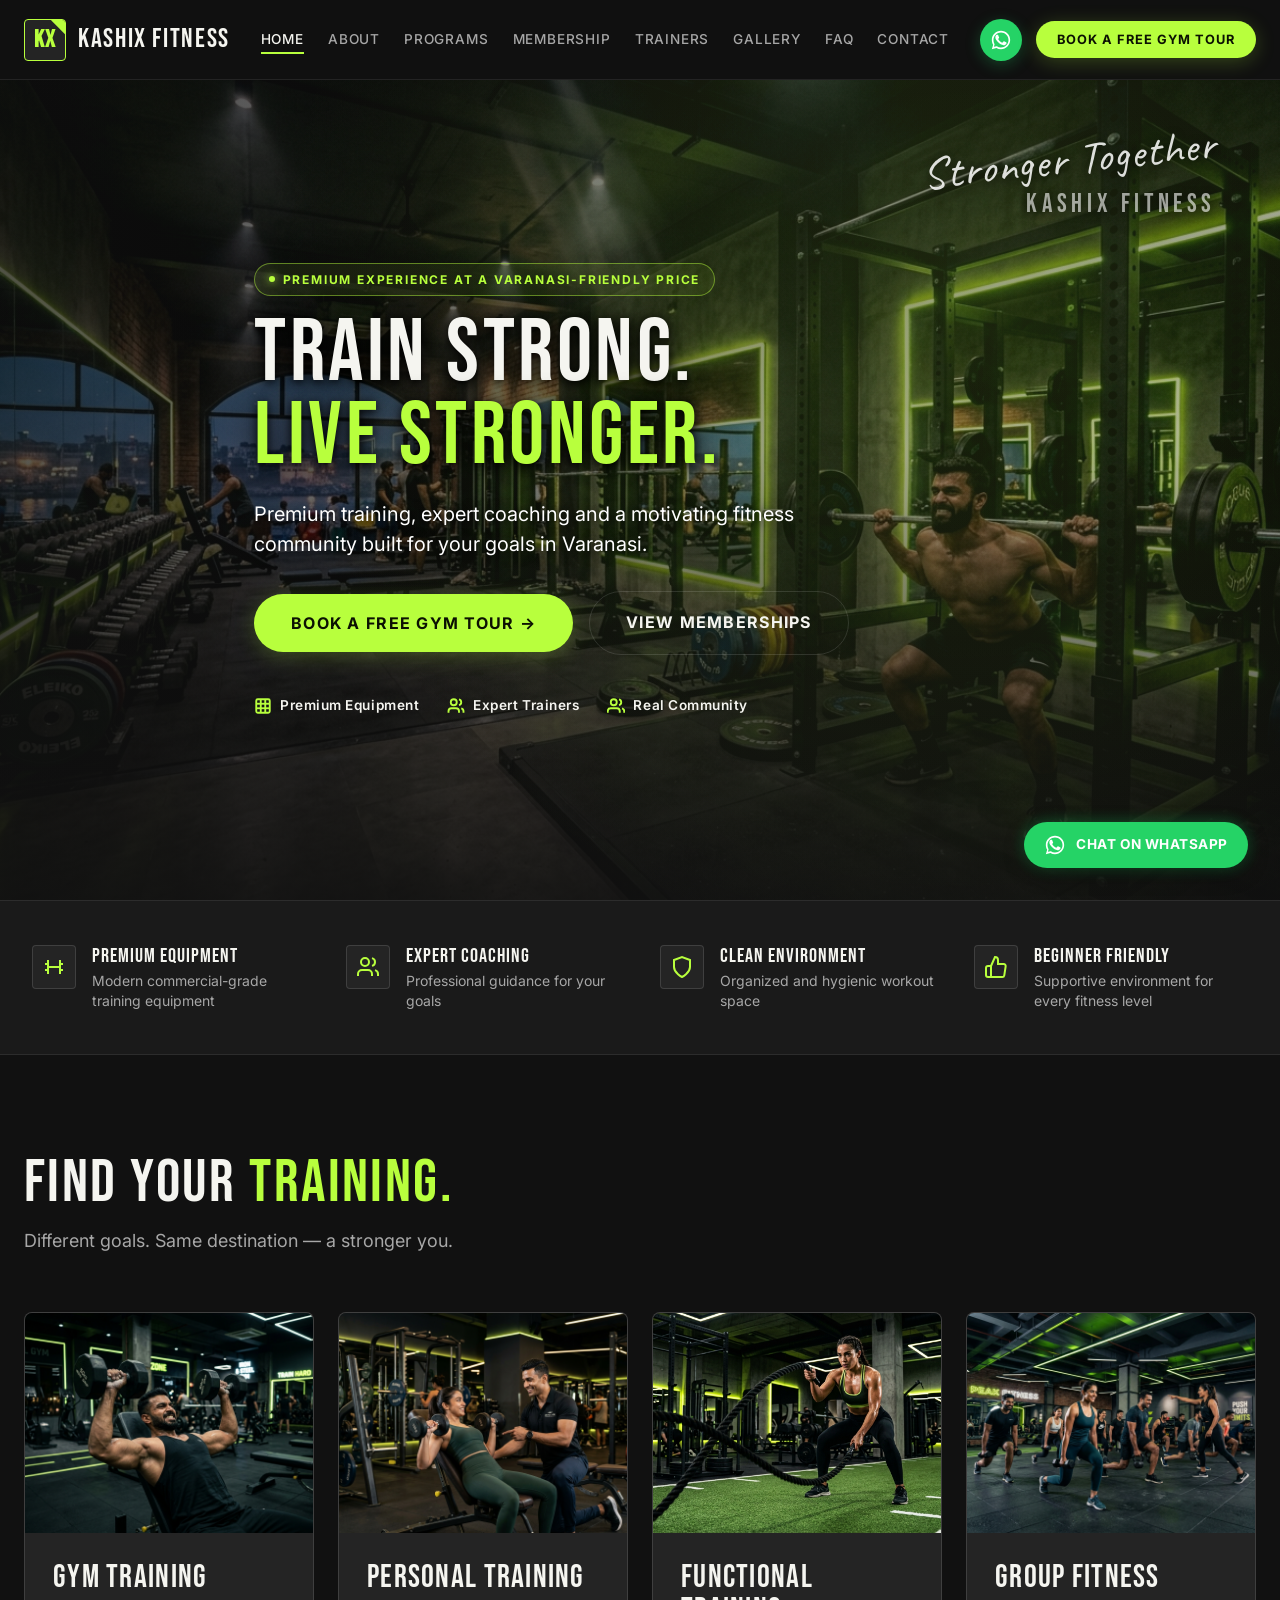
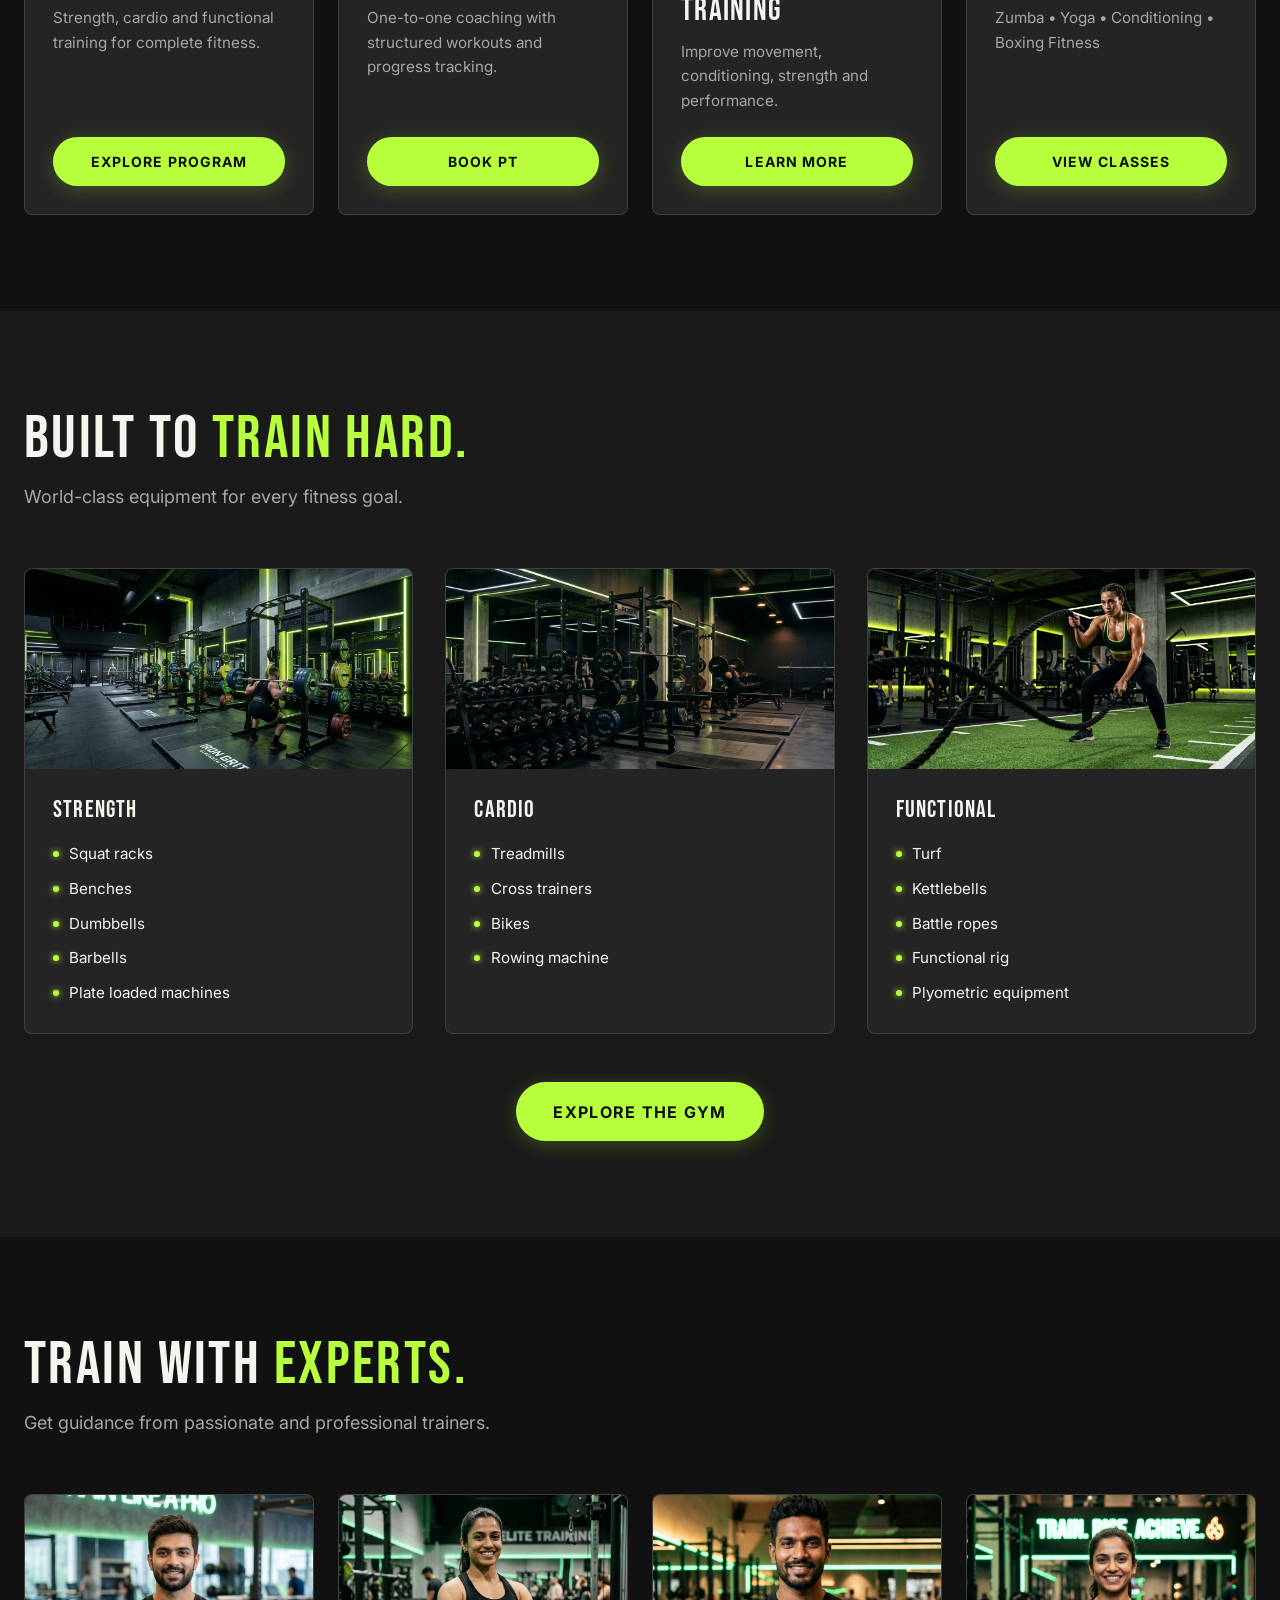
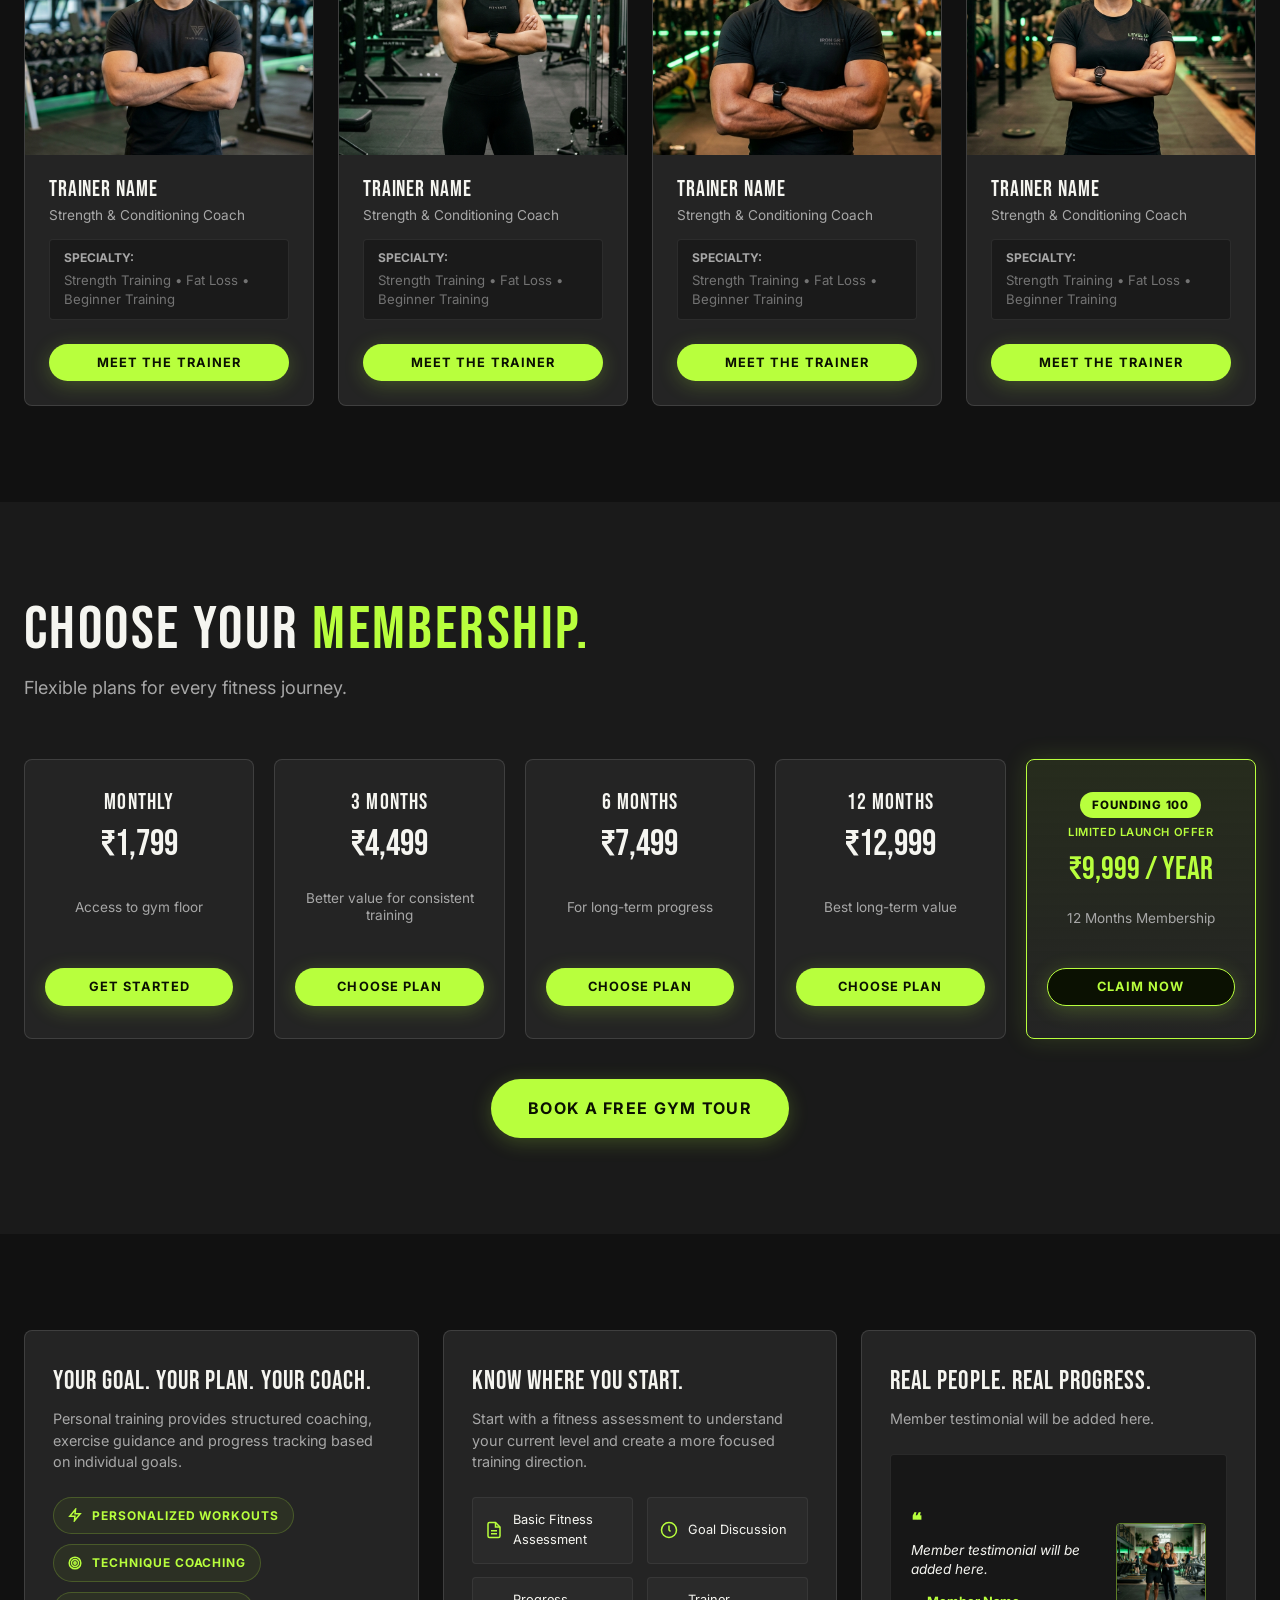
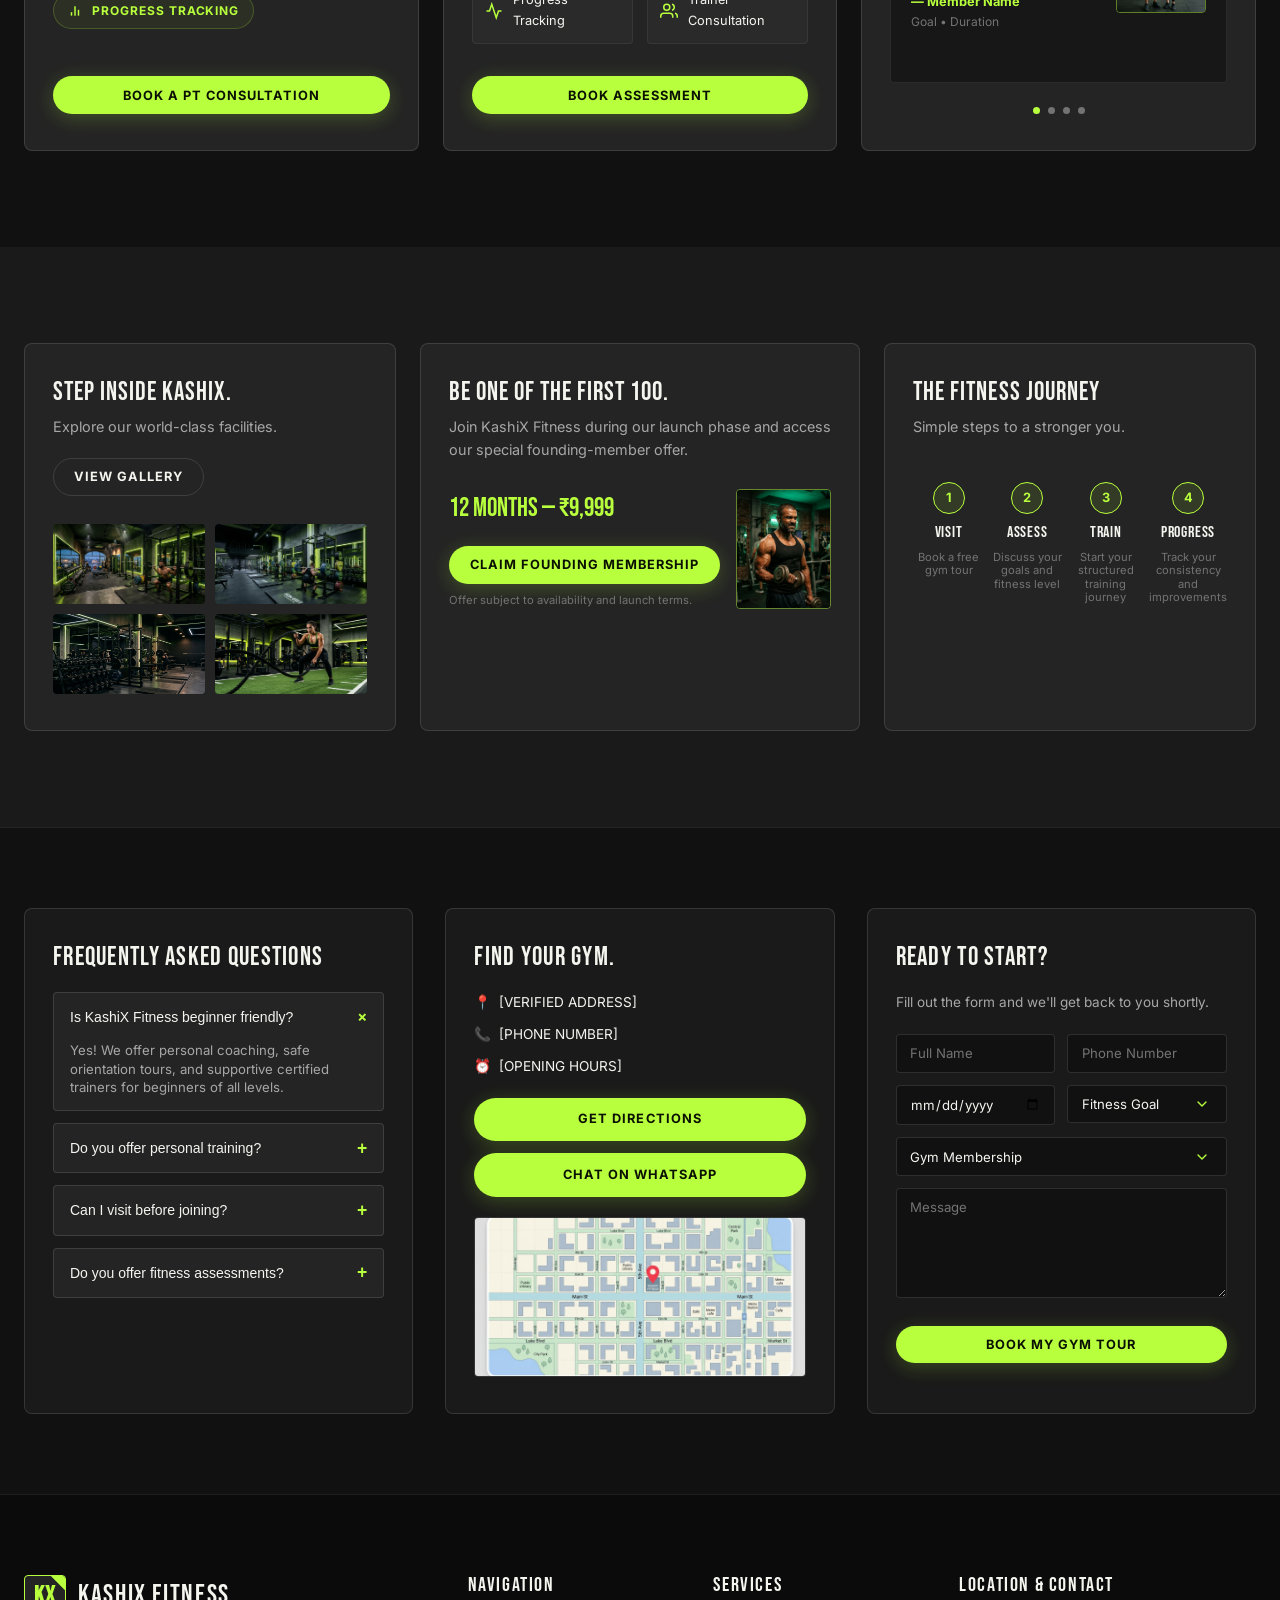
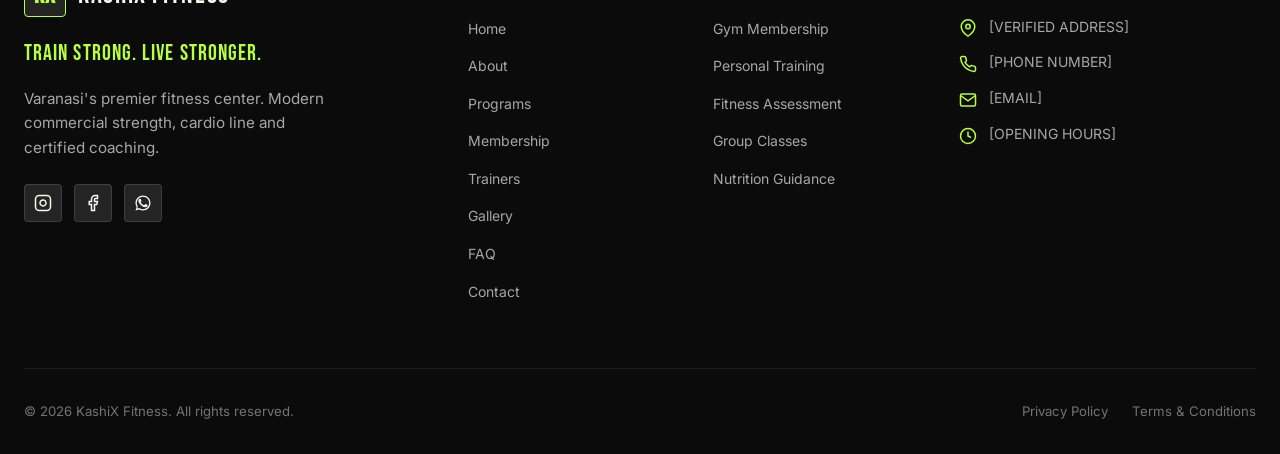
==== commit a7b0b36a: "feat: update hero background and add dedicated cardio, sprint turf, and ambiance gallery images" ====
--- a/index.html
+++ b/index.html
@@ -115,8 +115,8 @@
     </div>
 
     <div class="container hero-content">
-      <div class="eyebrow" style="border: none; background: transparent; padding-left: 0; font-size: 0.85rem; letter-spacing: 0.12em; color: #ffffff;">
-        PREMIUM GYM &amp; FITNESS CENTER IN VARANASI
+      <div class="eyebrow">
+        PREMIUM EXPERIENCE AT A VARANASI-FRIENDLY PRICE
       </div>
       <h1 class="hero-title">
         TRAIN STRONG.<br>
@@ -128,7 +128,7 @@
 
       <div class="hero-cta-group">
         <button type="button" class="btn btn-primary btn-lg" data-open-modal="tour" id="heroTourCta">
-          BOOK A FREE GYM TOUR
+          BOOK A FREE GYM TOUR &rarr;
         </button>
 
         <a href="#membership" class="btn btn-secondary btn-lg" id="heroMembershipCta">
--- a/css/style.css
+++ b/css/style.css
@@ -457,8 +457,8 @@
   width: 100%;
   height: 100%;
   object-fit: cover;
-  object-position: center 25%;
-  filter: brightness(0.75) contrast(1.1);
+  object-position: center;
+  filter: brightness(0.92) contrast(1.05);
 }
 
 .hero-overlay {
@@ -468,9 +468,9 @@
   width: 100%;
   height: 100%;
   background: 
-    radial-gradient(circle at 80% 20%, rgba(184, 255, 61, 0.14) 0%, transparent 60%),
-    linear-gradient(180deg, rgba(17, 17, 17, 0.35) 0%, rgba(17, 17, 17, 0.15) 50%, rgba(17, 17, 17, 0.88) 100%),
-    linear-gradient(90deg, rgba(17, 17, 17, 0.72) 0%, rgba(17, 17, 17, 0.42) 50%, rgba(17, 17, 17, 0.30) 100%);
+    radial-gradient(circle at 75% 25%, rgba(184, 255, 61, 0.12) 0%, transparent 60%),
+    linear-gradient(180deg, rgba(17, 17, 17, 0.35) 0%, rgba(17, 17, 17, 0.15) 45%, rgba(17, 17, 17, 0.90) 100%),
+    linear-gradient(90deg, rgba(17, 17, 17, 0.62) 0%, rgba(17, 17, 17, 0.32) 52%, rgba(17, 17, 17, 0.12) 100%);
   z-index: 2;
 }
 
